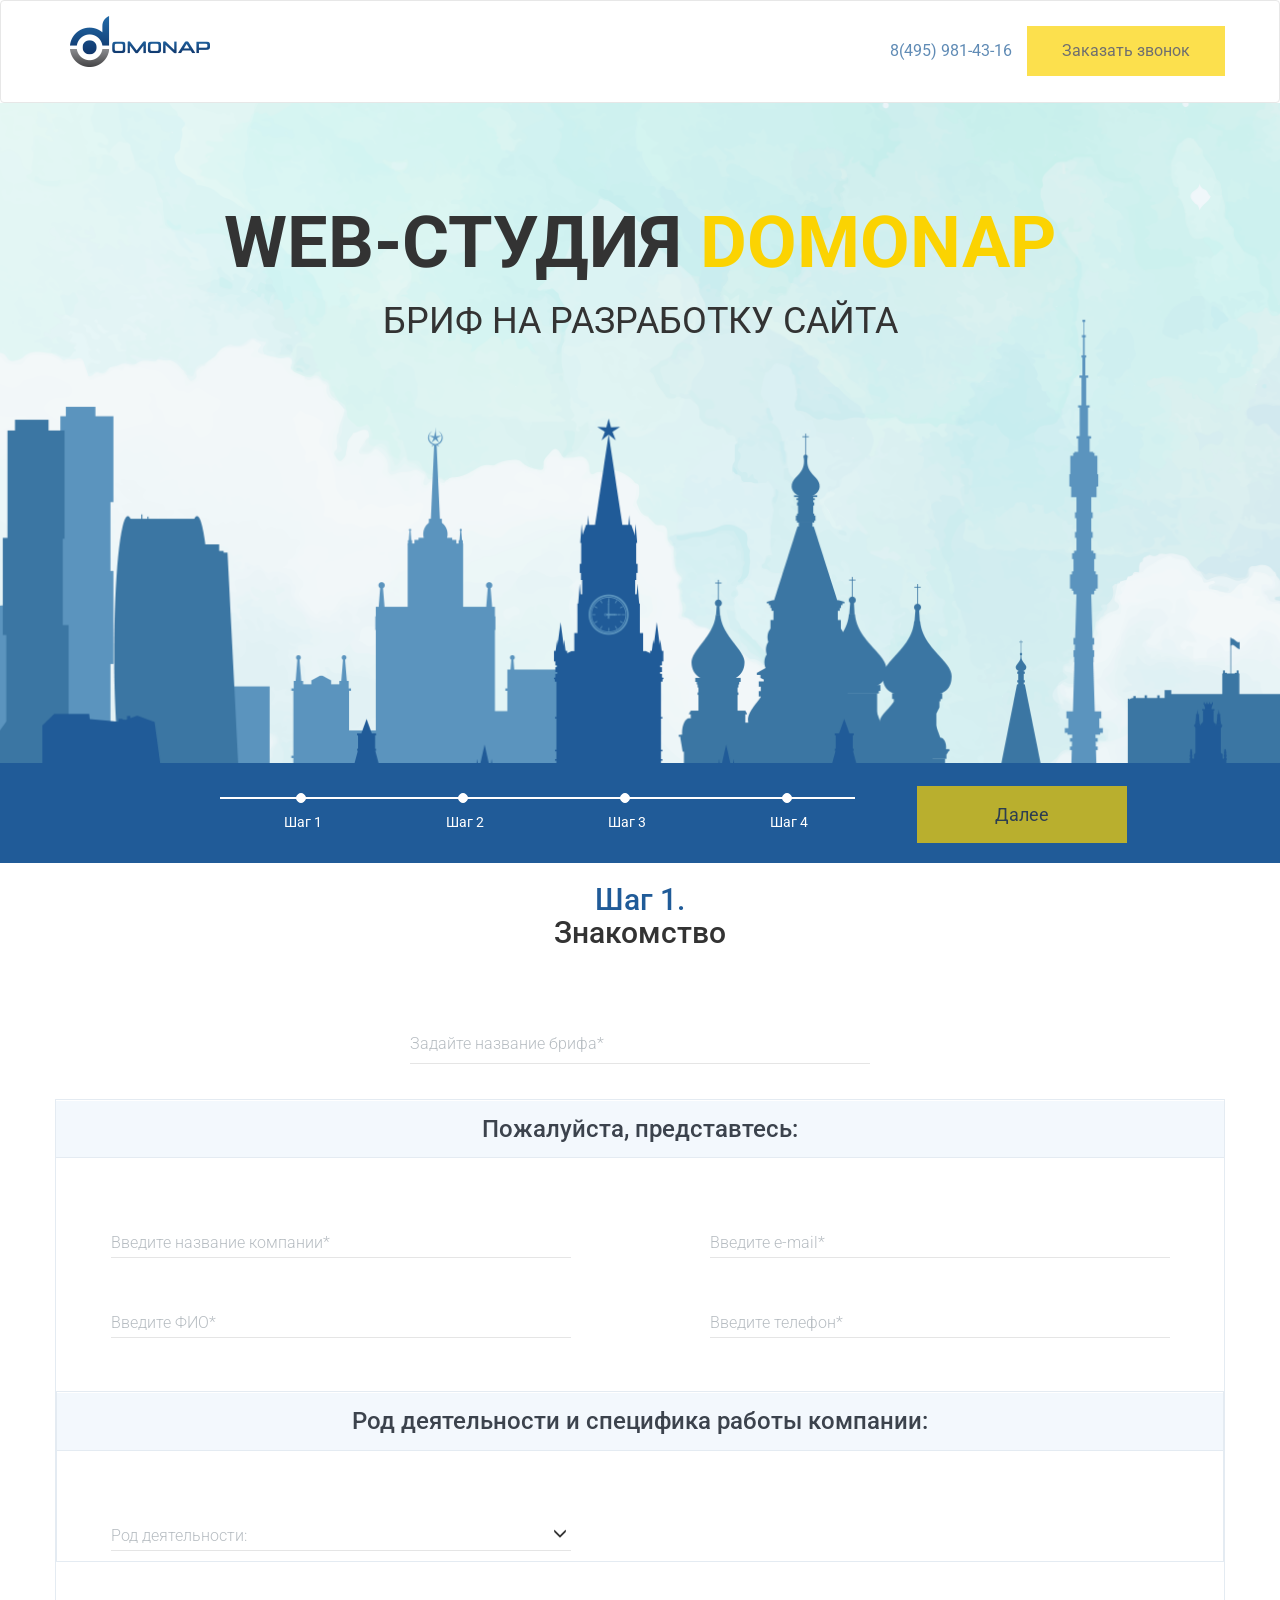
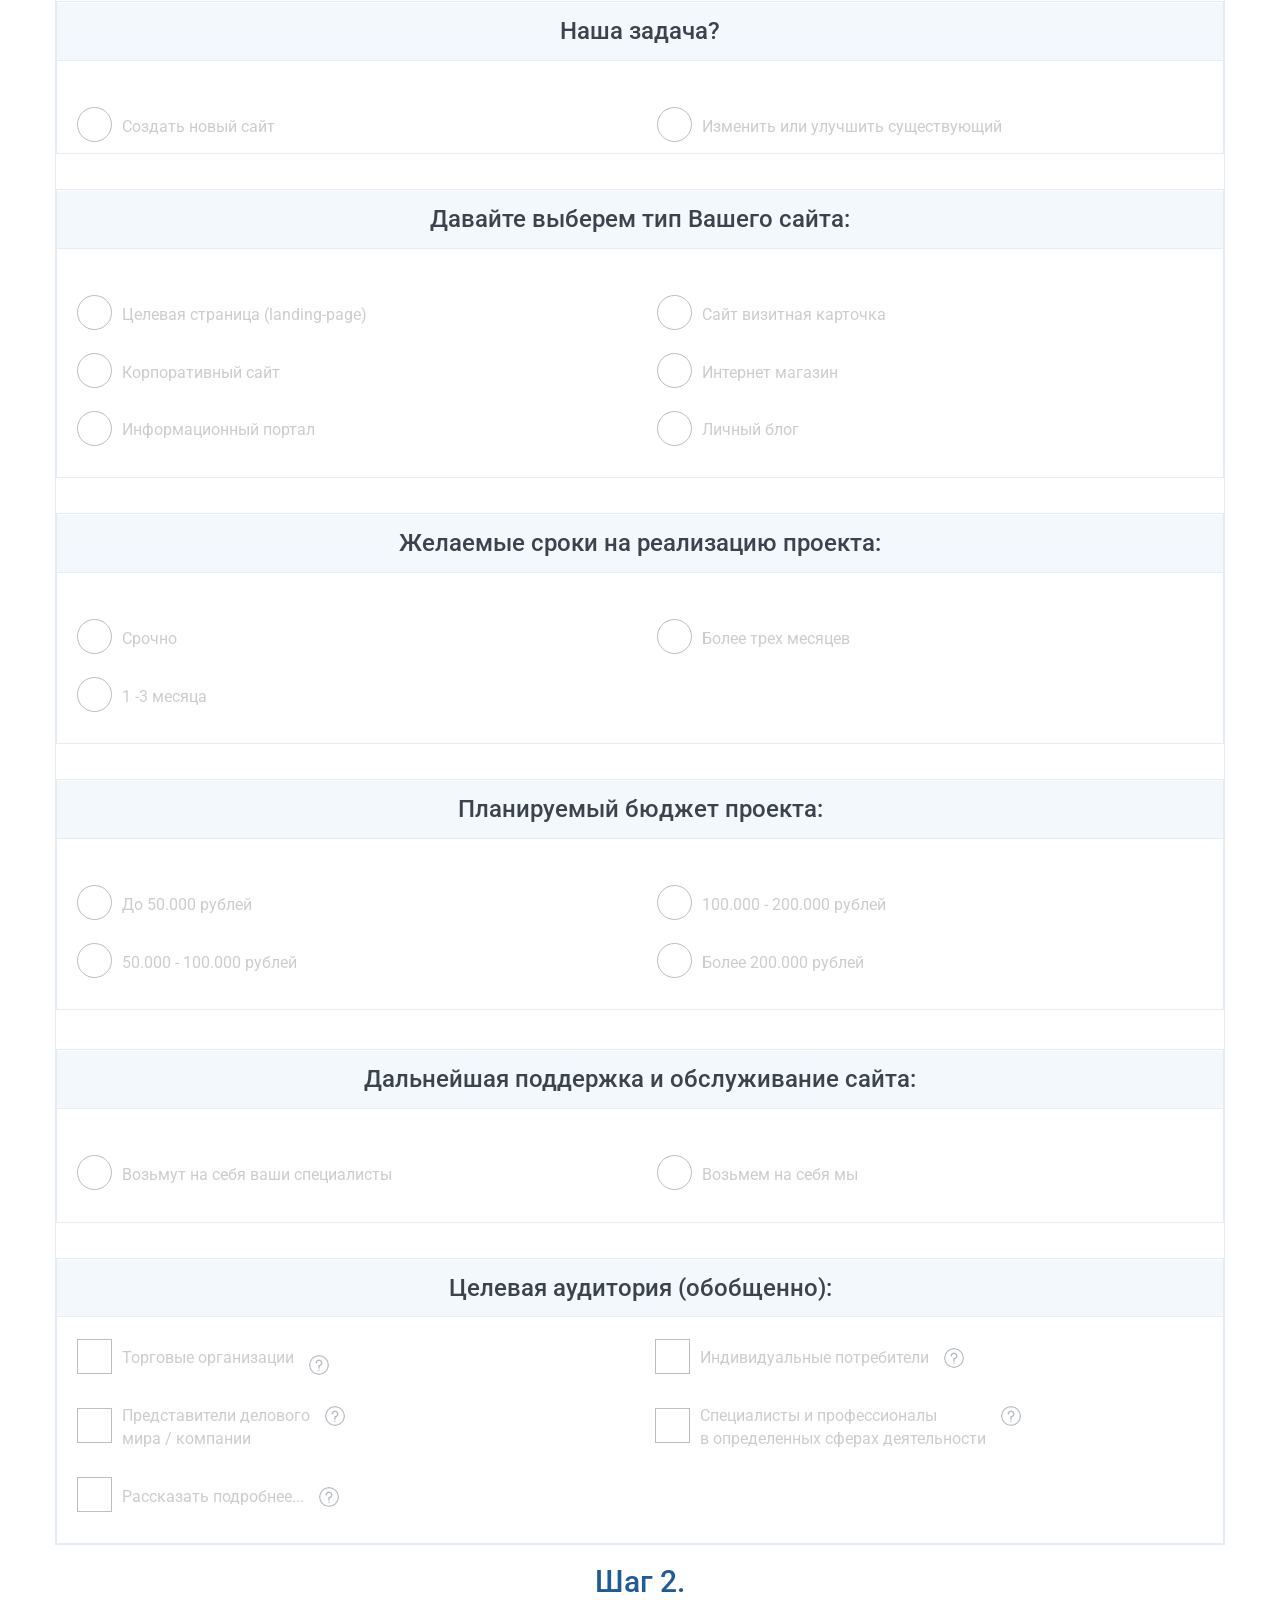
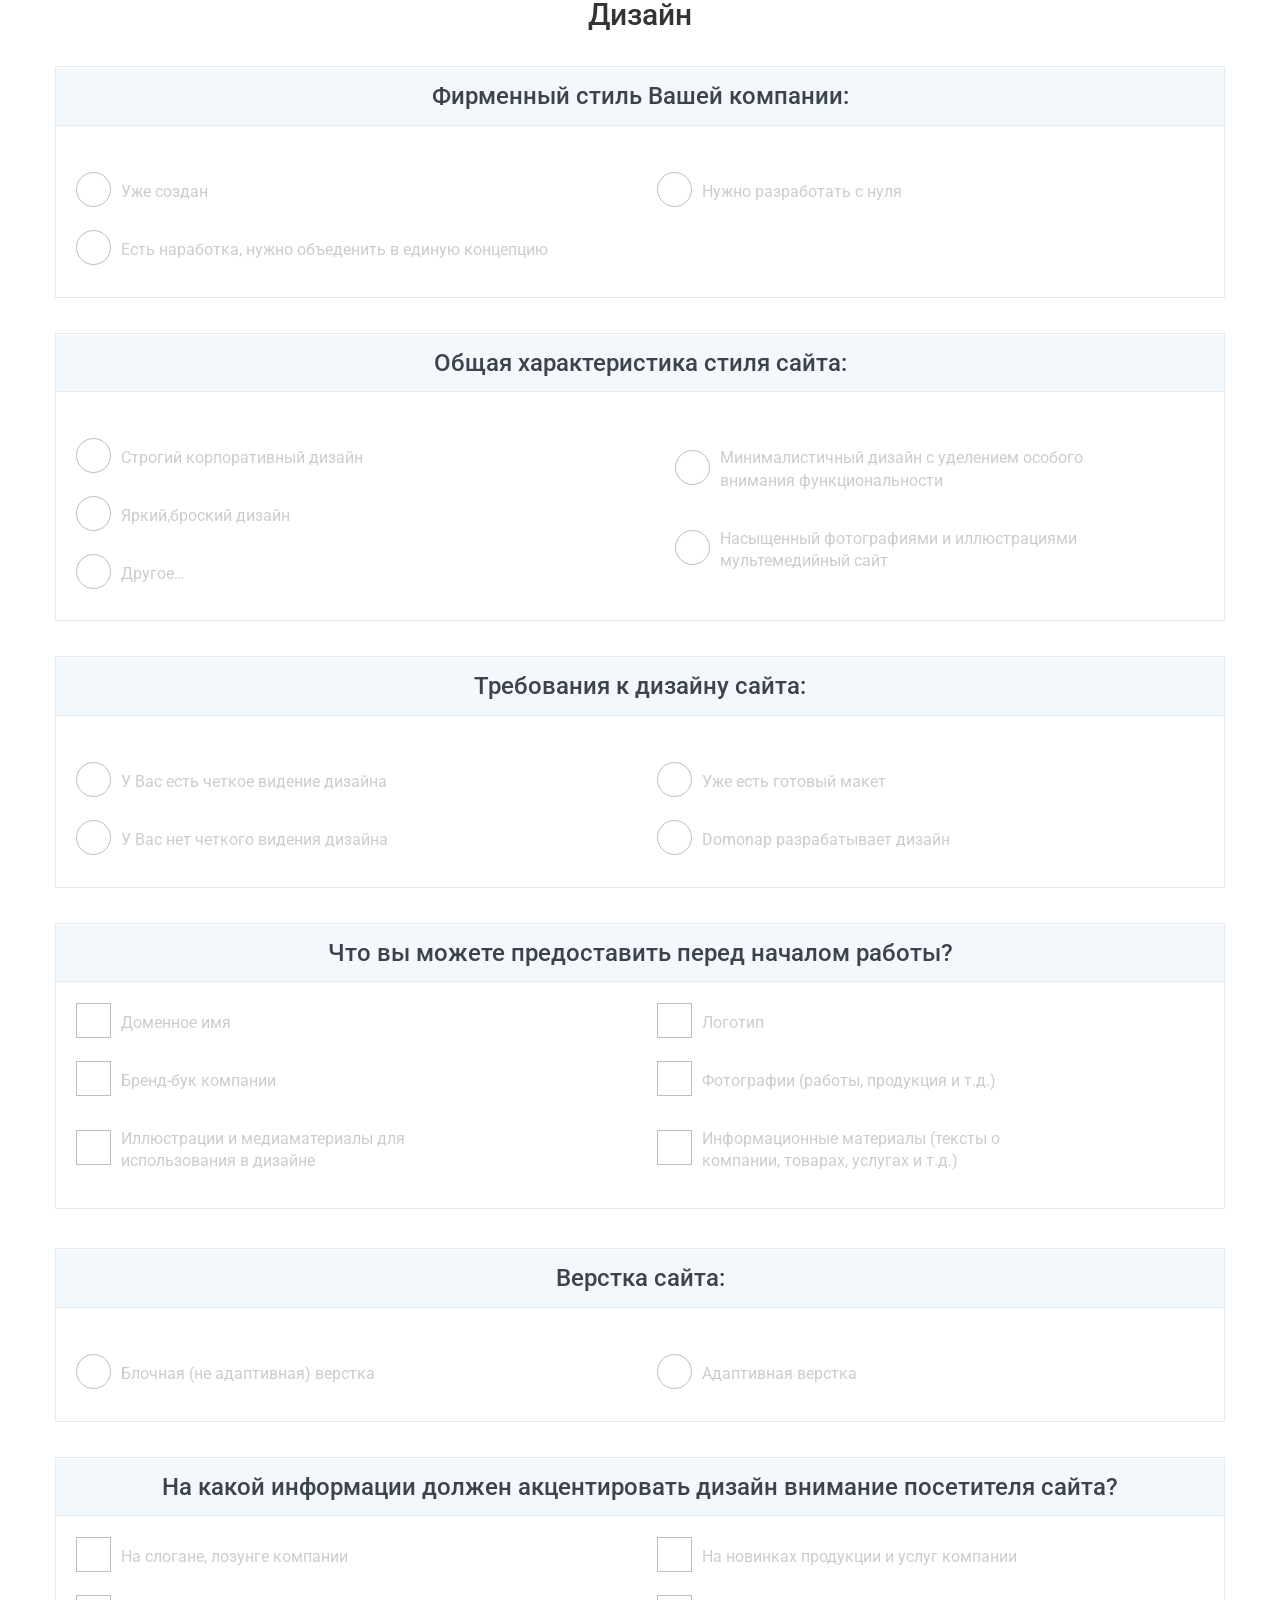
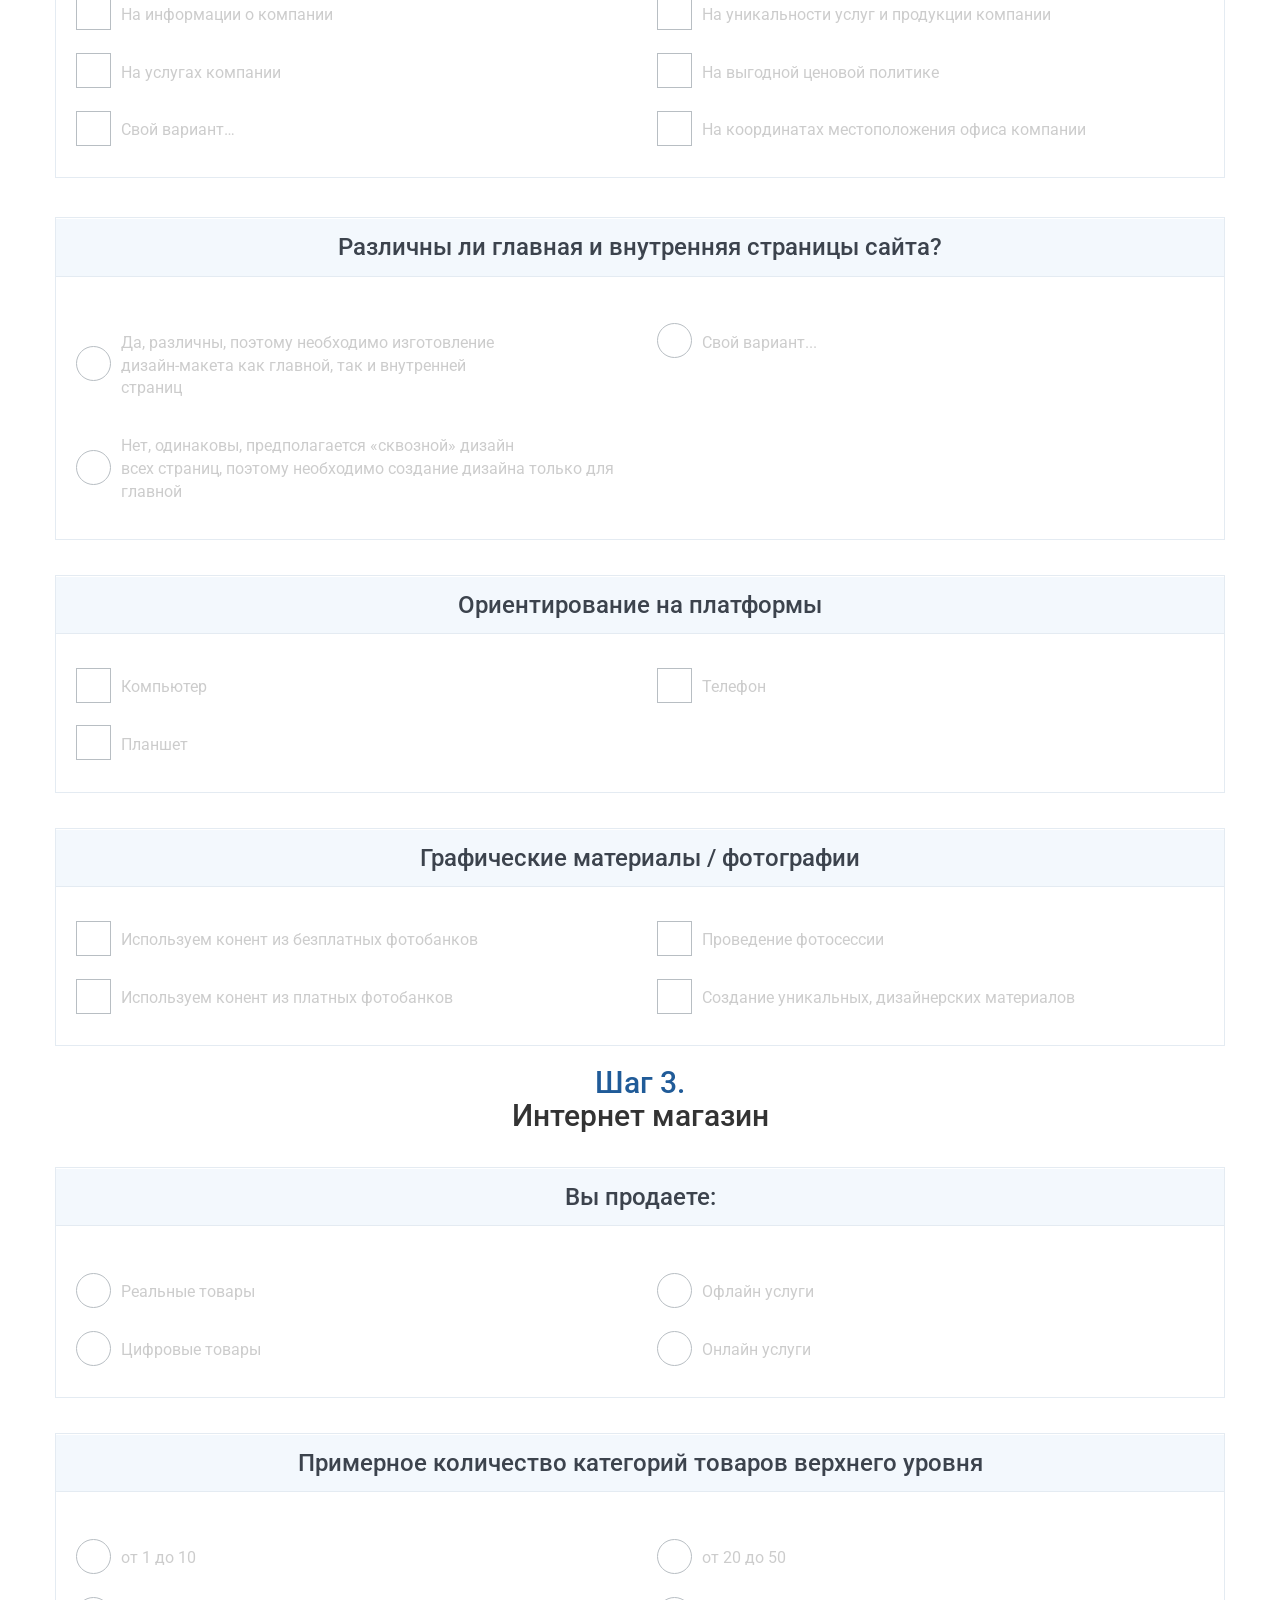
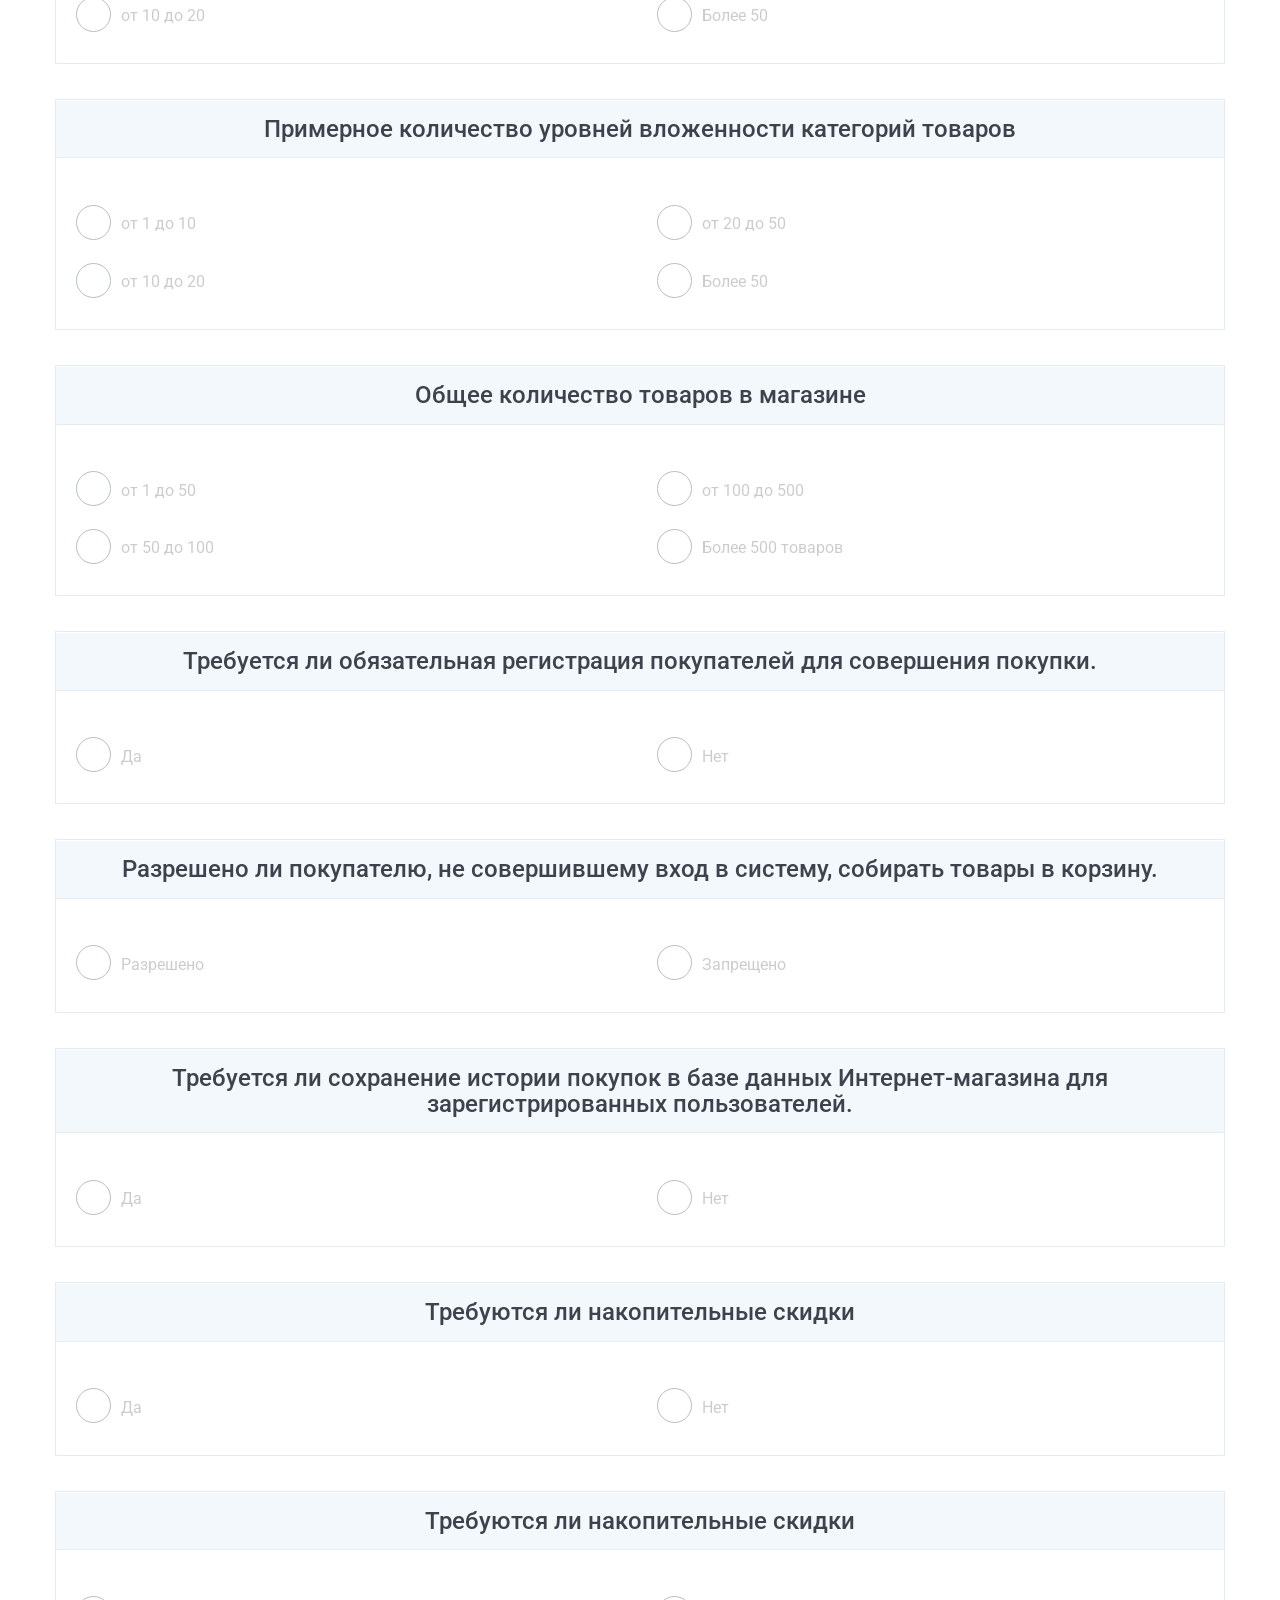
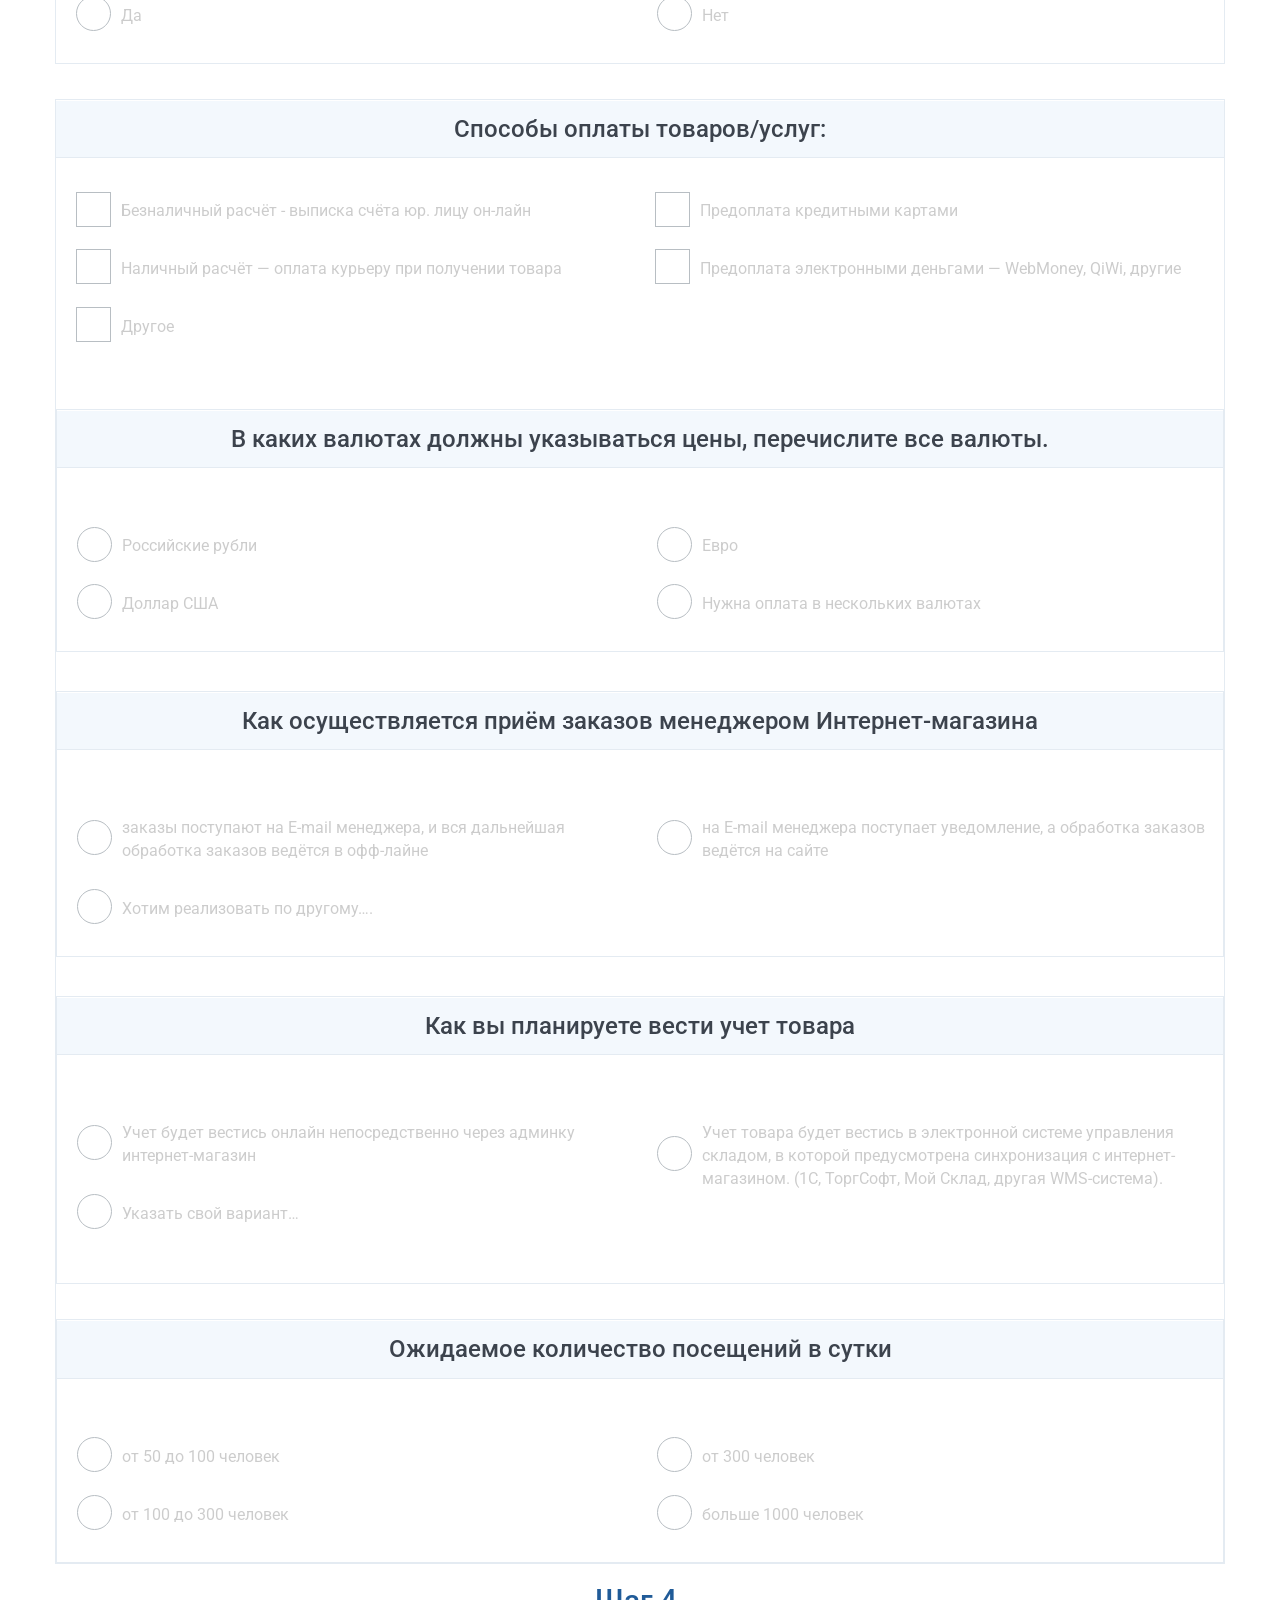
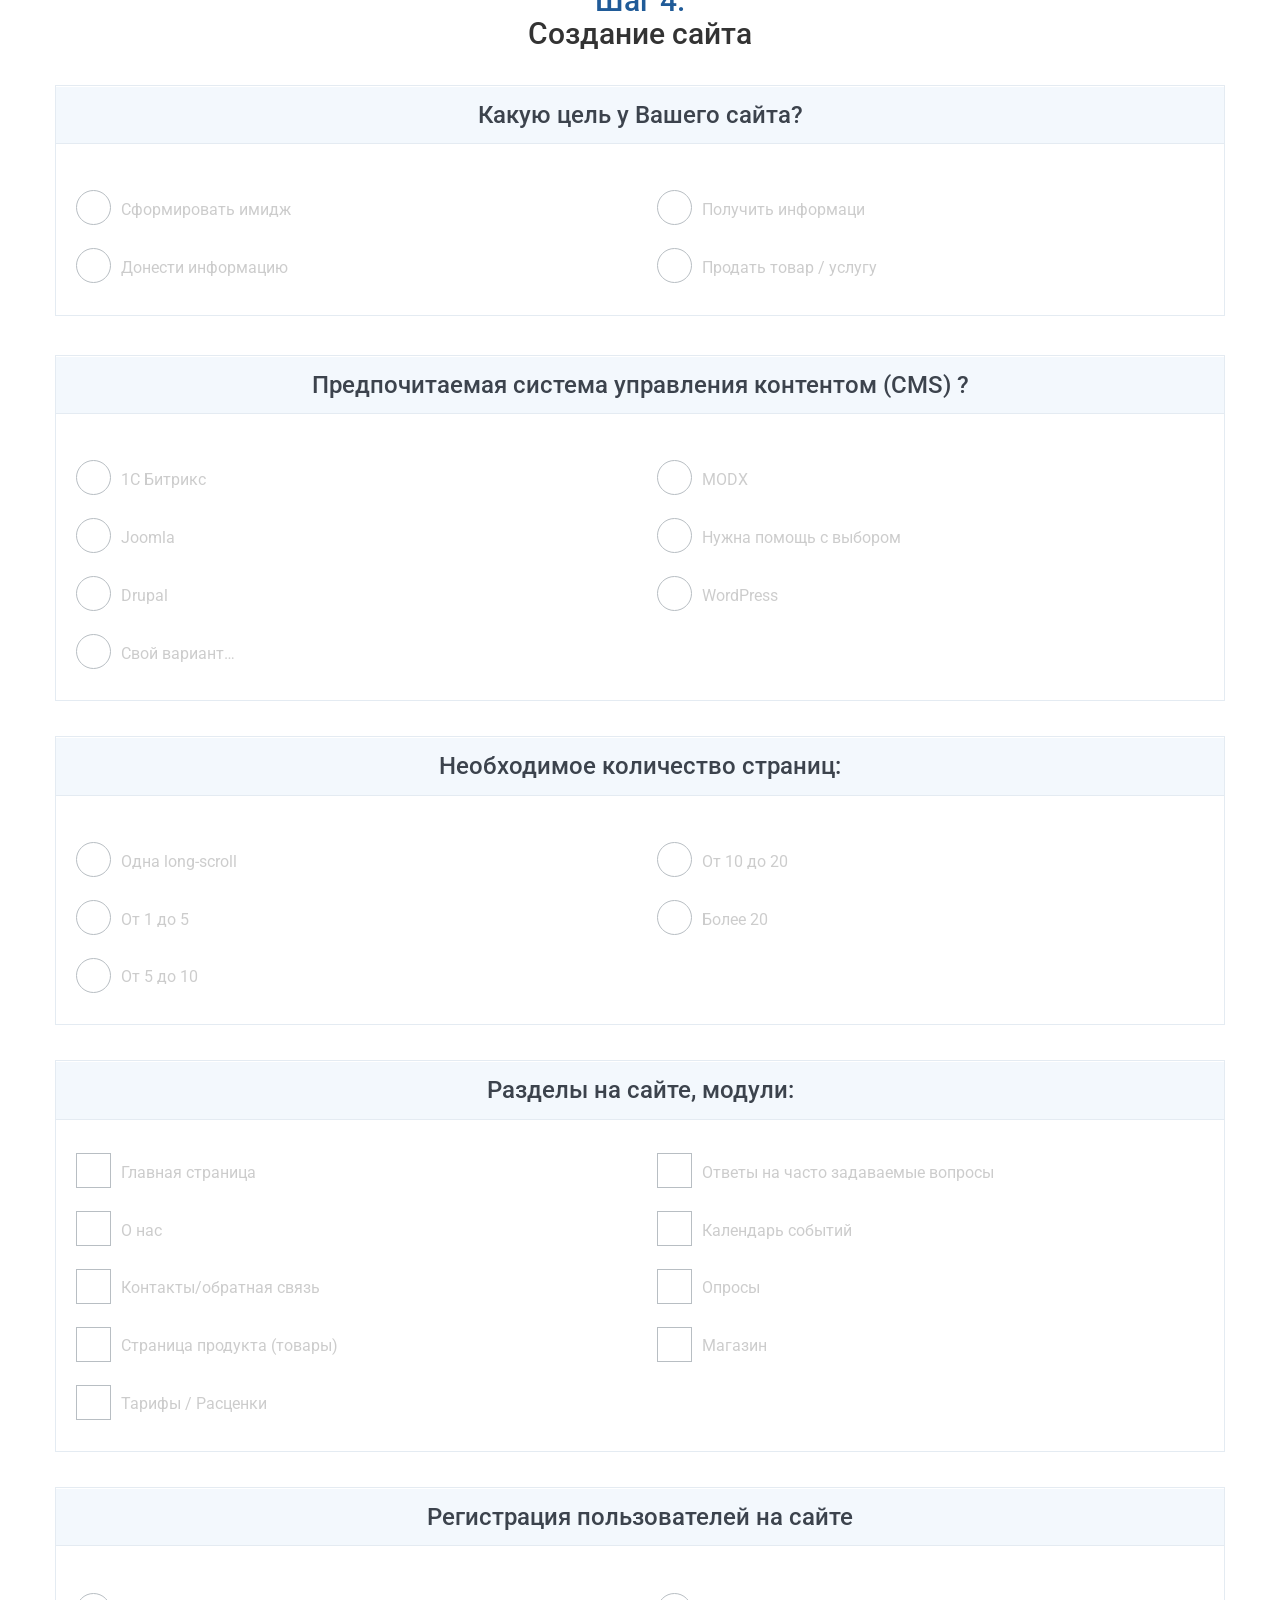
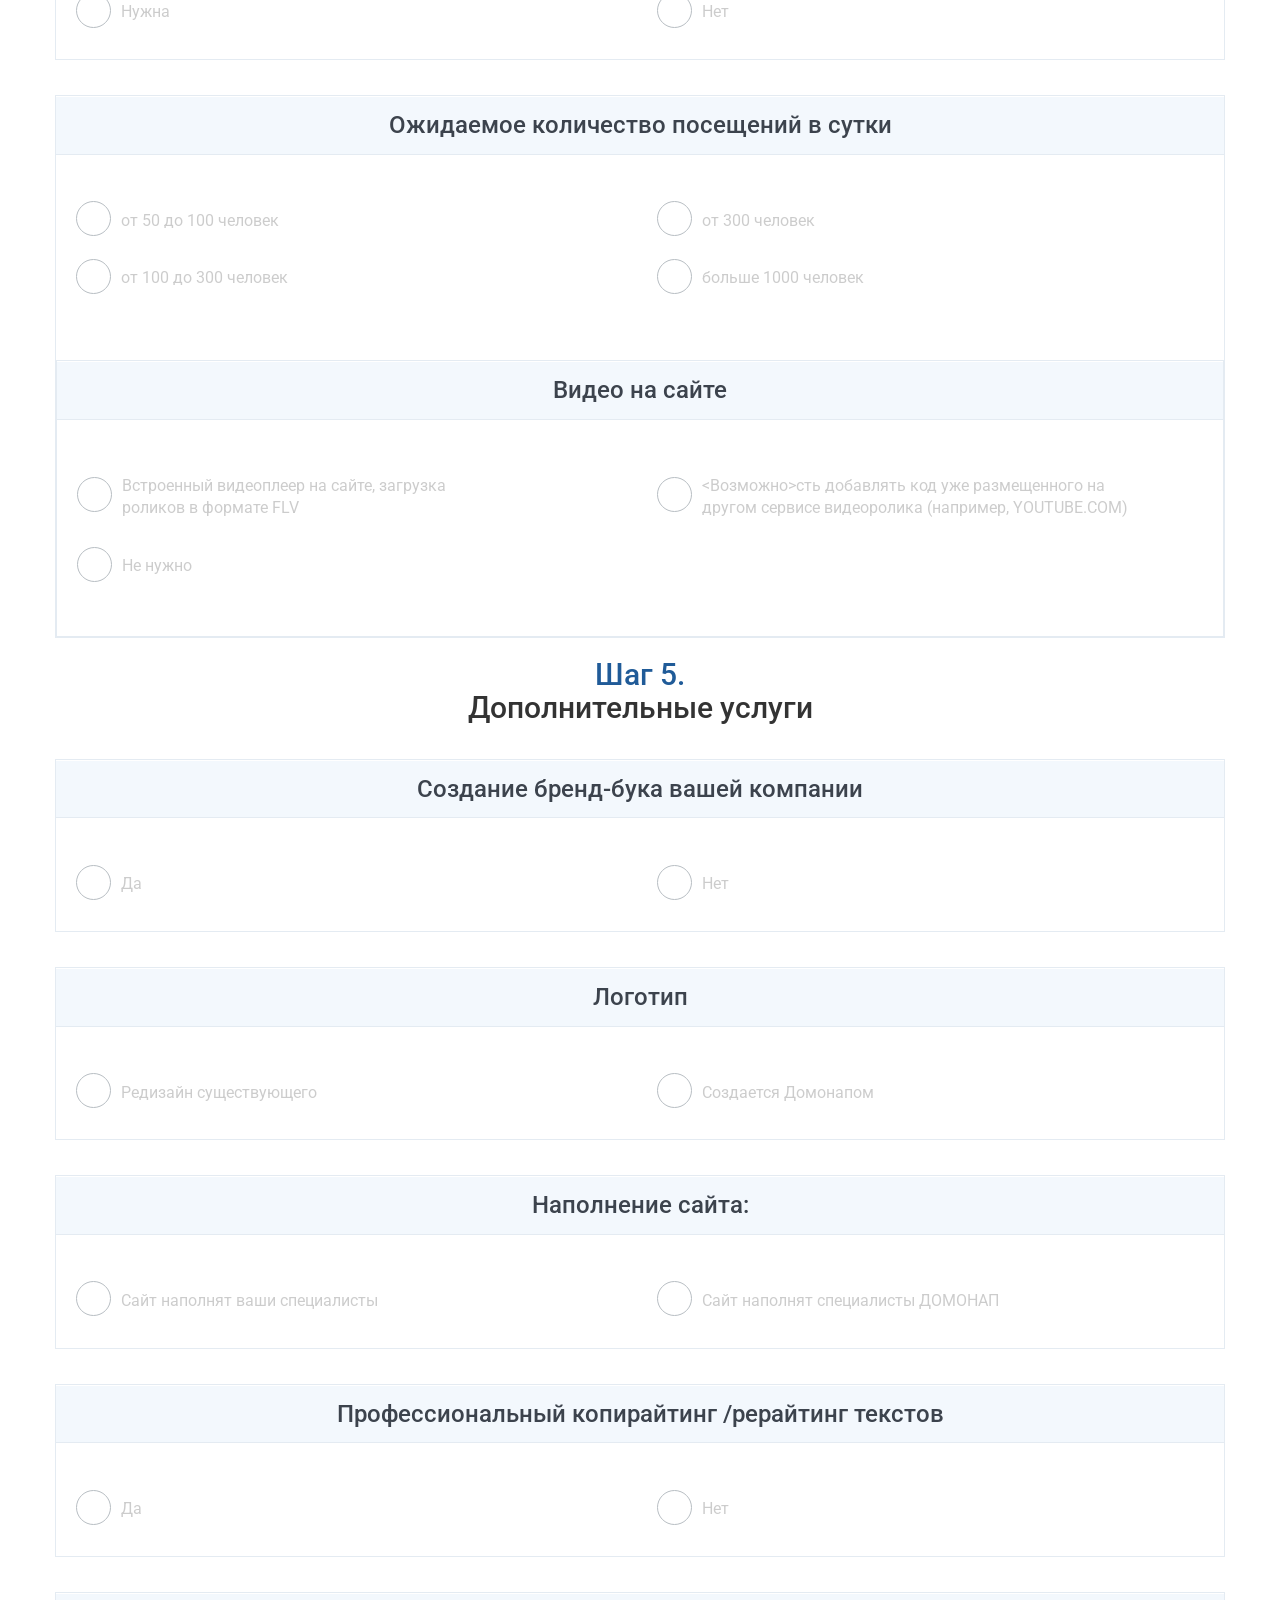
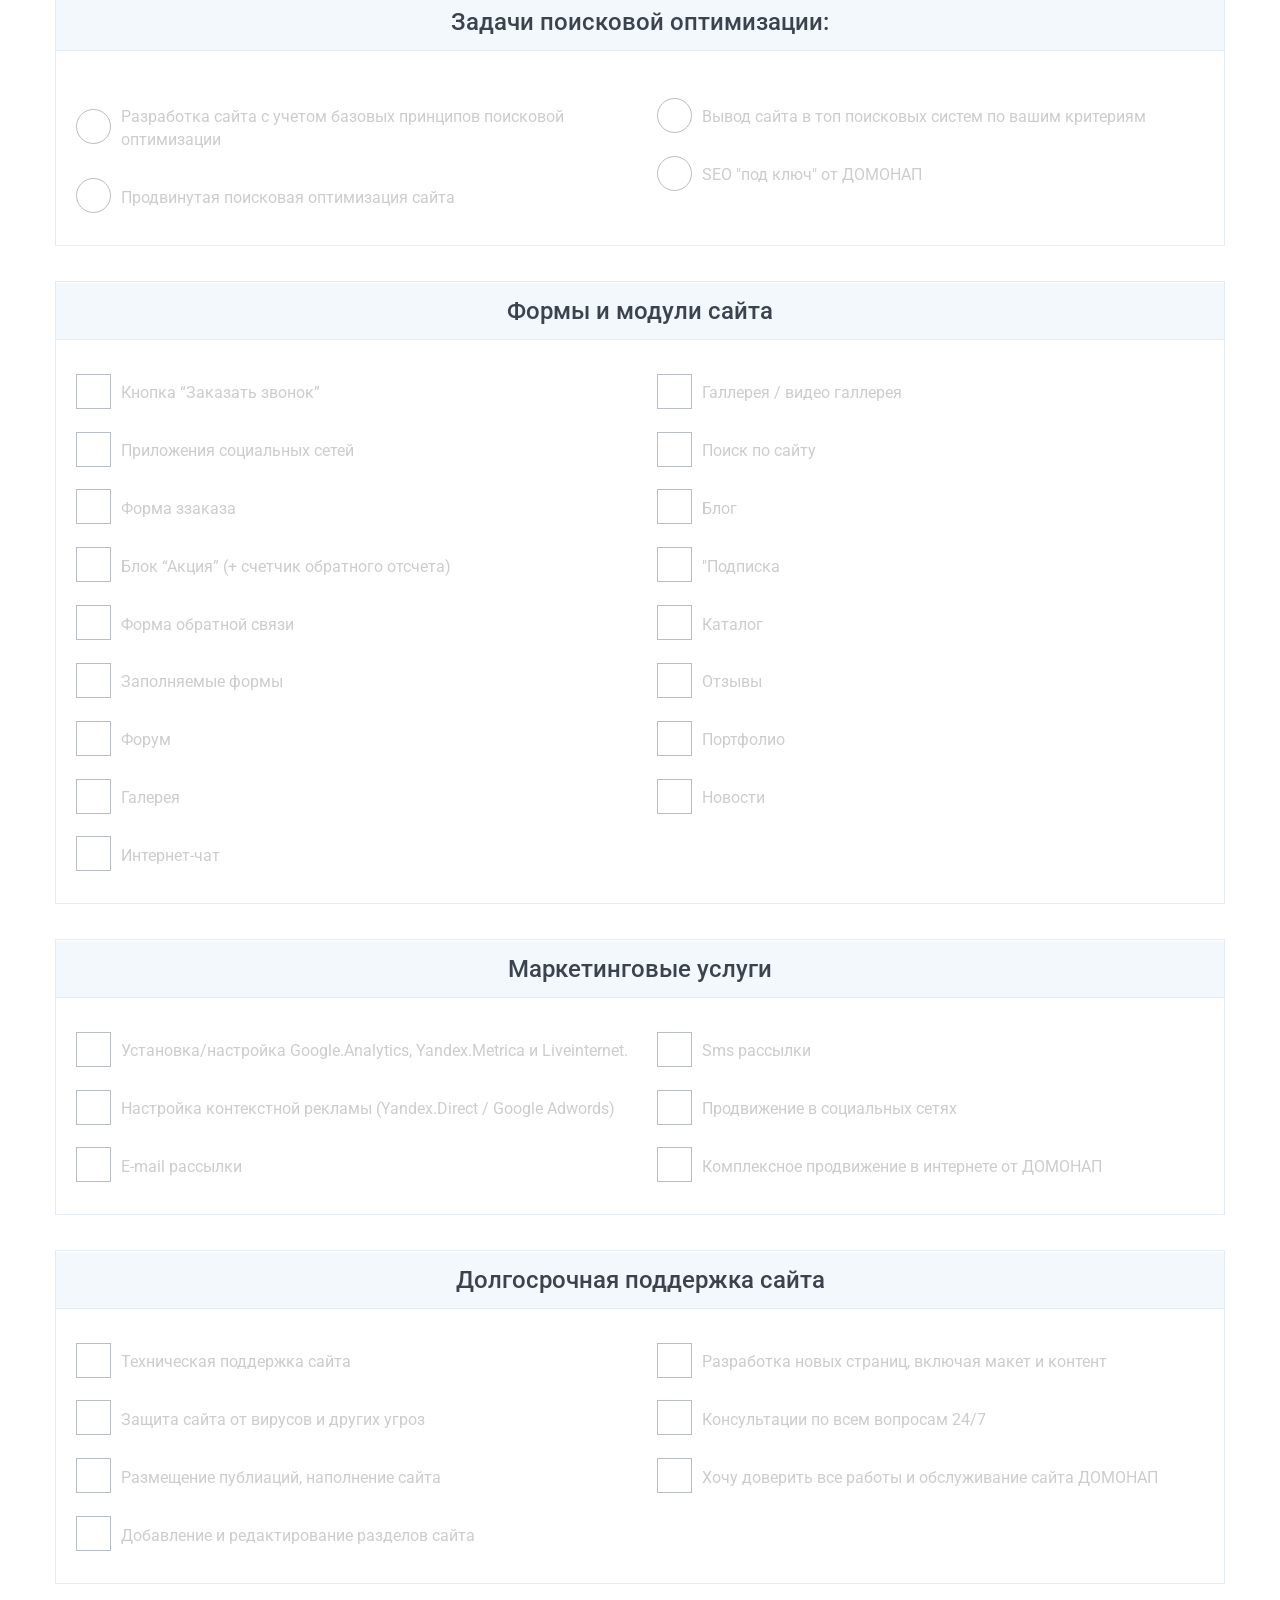
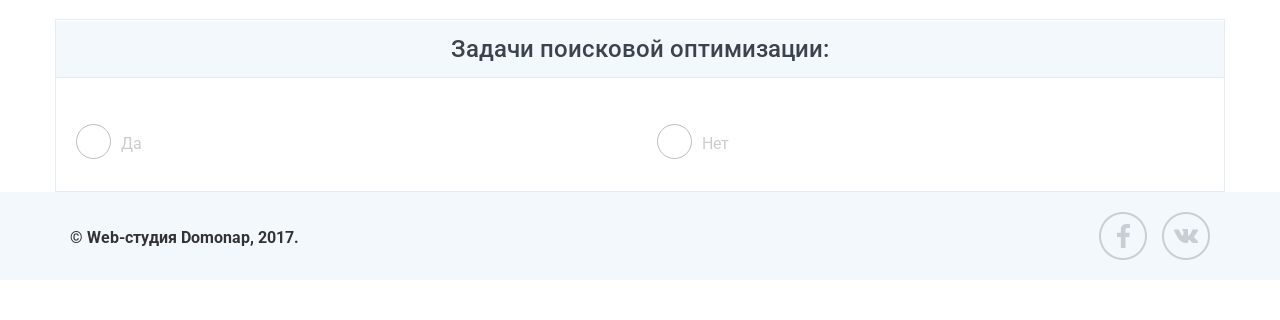
==== index.html @ 53445a42 "26.10" ====
<!DOCTYPE html>
<html lang="en">
<head>
    <meta charset="utf-8">
    <meta http-equiv="X-UA-Compatible" content="IE=edge">
    <meta name="viewport" content="width=device-width, initial-scale=1">
    <title>Brif</title>
    <link href="https://fonts.googleapis.com/css?family=Open+Sans:400,700&amp;subset=cyrillic" rel="stylesheet">
    <link href="css/bootstrap.min.css" rel="stylesheet">
    <link href="css/style.css" rel="stylesheet">
    <link rel="stylesheet" href="css/component.css">
    <link rel="stylesheet" href="css/demo.css">
    <link rel="stylesheet" href="css/normalize.css">
    <!--[if lt IE 9]>
    <script src="https://oss.maxcdn.com/html5shiv/3.7.2/html5shiv.min.js"></script>
    <script src="https://oss.maxcdn.com/respond/1.4.2/respond.min.js"></script>
    <![endif]-->
</head>
<body>
<header>
    <div class="menu-top">
        <nav class="navbar navbar-default">
            <div class="container">
                <img class="logo" src="img/Logo.png" alt="">
                <ul class="nav navbar-nav navbar-right">
                    <li><a href="#">8(495) 981-43-16</a></li>
                    <li><a href="#" class="btn-red">Заказать звонок</a></li>
                </ul>
            </div>
        </nav>
    </div><!--menu-top-->
    <div class="visual">
        <div class="row">
            <div class="col-md">
                <!--<img src="img/Illustration.png" alt="">-->
                <div class="bg_visual">
                    <h1>Web-студия <span>Domonap</span></h1>
                    <h3>Бриф на разработку сайта</h3>
                </div>
            </div>
        </div>
    </div>
</header>
<div class="switchers">
    <div class="hr"></div>
    <ol class="indicators">
        <li><span>Шаг 1</span></li>
        <li><span>Шаг 2</span></li>
        <li><span>Шаг 3</span></li>
        <li><span>Шаг 4</span></li>
    </ol>
    <a href="#" class="btn-red">Далее</a>
</div>
<section class="acquaintance">
    <div class="container">
        <div class="row">
            <div class="col-md">
                <div class="step_1">
                    <h4>Шаг 1. <span>Знакомство</span></h4>
                </div>
            </div>
            <div class="row">
                <div class="col-md brif">
                    <div class="input">
                        <label for="name">Задайте название брифа*</label>
                        <input type="text" name="name" id="name">
                        <span class="spin"></span>
                    </div>
                </div>
            </div>
            <div class="row point_1">
                <div class="col-md-2"></div>
                <div class="col-md-8 introduce">
                    <h5>Пожалуйста, представтесь:</h5>
                </div>
                <div class="row">
                    <div class="col-md-6">
                        <div class="input">
                            <label for="name_company">Введите название компании*</label>
                            <input type="text" name="name" id="name_company">
                            <span class="spin"></span>
                        </div>
                        <div class="input">
                            <label for="surname">Введите ФИО*</label>
                            <input type="text" name="name" id="surname">
                            <span class="spin"></span>
                        </div>
                    </div>
                    <div class="col-md-6">
                        <div class="input">
                            <label for="email">Введите e-mail*</label>
                            <input type="text" name="name" id="email">
                            <span class="spin"></span>
                        </div>
                        <div class="input">
                            <label for="phone">Введите телефон*</label>
                            <input type="text" name="name" id="phone">
                            <span class="spin"></span>
                        </div>
                    </div>
                </div>
                <div class="row point_3">
                    <div class="col-md-2"></div>
                    <div class="col-md-8 introduce_2">
                        <h5>Род деятельности и специфика работы компании:</h5>
                    </div>
                    <div class="row">
                        <div class="col-md-6">
                            <div class="input work">
                                <label for="work">Род деятельности:</label>
                                <span class="glyphicon glyphicon-menu-down arrow-down" aria-hidden="true"></span>
                                <input type="text" name="working" id="work" list="working">
                                <datalist id="working">
                                    <option value="Аварийные/справочные/экстренные службы"></option>
                                    <option value="Автосервис/Автотовары"></option>
                                    <option value="Город/Власть"></option>
                                    <option value=""></option>
                                    <option value="Досуг/Развлечения/Общественное питание"></option>
                                    <option value="Интернет/Связь/Информационные технологии"></option>
                                    <option value="Коммунальные/бытовые/ритуальные услуги"></option>
                                    <option value="Компьютеры/Бытовая техника/Офисная техника"></option>
                                    <option value="Культура/Искусство/Религия"></option>
                                    <option value="Мебель/Материалы/Фурнитура"></option>
                                    <option value="Медицина/Здоровье/Красота"></option>
                                    <option value="Металлы/Топливо/Химия"></option>
                                    <option value="Оборудование/Инструмент  "></option>
                                    <option value="Образование/Работа/Карьера"></option>
                                    <option value="Одежда/Обувь"></option>
                                    <option value="Охрана/Безопасность"></option>
                                    <option value="Продукты питания/Напитки"></option>
                                    <option value="Реклама/Полиграфия/СМИ"></option>
                                    <option value="Спорт/Отдых/Туризм"></option>
                                    <option value="Строительные/отделочные материалы"></option>
                                    <option value="Строительство/Недвижимость/Ремонт"></option>
                                    <option value="Текстиль/Предметы интерьера"></option>
                                    <option value="Товары для животных/Ветеринария"></option>
                                    <option value="Торговые комплексы/Спецмагазины"></option>
                                    <option value="Транспорт/Грузоперевозки"></option>
                                    <option value="Хозтовары/Канцелярия/Упаковка"></option>
                                    <option value="Другое"></option>
                                </datalist>
                                <span class="spin"></span>
                            </div>
                        </div>
                    </div>
                </div> <!--row point_2-->
                <div class="row point_4">
                    <div class="col-md-2"></div>
                    <div class="col-md-8 introduce_2">
                        <h5>Наша задача?</h5>
                    </div>
                    <div class="row">
                        <div class="col-md-12">
                            <form class="ac-custom ac-radio ac-fill" autocomplete="off">
                                <ul class="site_type">
                                    <li><input id="r1" name="r1" type="radio"><label for="r1">Создать новый сайт</label></li>
                                    <li><input id="r2" name="r1" type="radio"><label for="r2">Изменить или улучшить существующий</label></li>
                                </ul>
                            </form>
                        </div>
                    </div>
                </div>
                <div class="row point_2">
                    <div class="col-md-2"></div>
                    <div class="col-md-8 introduce_2">
                        <h5>Давайте выберем тип Вашего сайта:</h5>
                    </div>
                    <div class="row">
                        <div class="col-md-12">
                            <form class="ac-custom ac-radio ac-fill" autocomplete="off">
                                <ul class="site_type">
                                    <li><input id="r3" name="r2" type="radio"><label for="r3">Целевая страница (landing-page)</label></li>
                                    <li><input id="r4" name="r2" type="radio"><label for="r4">Корпоративный сайт</label></li>
                                    <li><input id="r5" name="r2" type="radio"><label for="r5">Информационный портал</label></li>
                                    <li><input id="r6" name="r2" type="radio"><label for="r6">Сайт визитная карточка</label></li>
                                    <li><input id="r7" name="r2" type="radio"><label for="r7">Интернет магазин</label></li>
                                    <li><input id="r8" name="r2" type="radio"><label for="r8">Личный блог</label></li>
                                </ul>
                            </form>
                        </div>
                    </div>
                </div>
                <div class="row point_5">
                    <div class="col-md-2"></div>
                    <div class="col-md-8 introduce_2">
                        <h5>Желаемые сроки на реализацию проекта:</h5>
                    </div>
                    <div class="row">
                        <div class="col-md-12">
                            <form class="ac-custom ac-radio ac-fill" autocomplete="off">
                                <ul class="site_type">
                                    <li><input id="r9" name="r3" type="radio"><label for="r9">Срочно</label></li>
                                    <li><input id="r10" name="r3" type="radio"><label for="r10">1 -3 месяца</label></li>
                                    <li><input id="r11" name="r3" type="radio"><label for="r11">Более трех месяцев</label></li>
                                    <li class="hidden-cmp"><input name="r3" type="radio"><label >Более трех месяцев</label></li>
                                </ul>
                            </form>
                        </div>
                    </div>
                </div>
                <div class="row point_5">
                    <div class="col-md-2"></div>
                    <div class="col-md-8 introduce_2">
                        <h5>Планируемый бюджет проекта:</h5>
                    </div>
                    <div class="row">
                        <div class="col-md-12">
                            <form class="ac-custom ac-radio ac-fill" autocomplete="off">
                                <ul class="site_type">
                                    <li><input id="r12" name="r4" type="radio"><label for="r12">До 50.000 рублей</label></li>
                                    <li><input id="r13" name="r4" type="radio"><label for="r13">50.000 - 100.000 рублей</label></li>
                                    <li><input id="r14" name="r4" type="radio"><label for="r14">100.000 - 200.000 рублей</label></li>
                                    <li><input id="r15" name="r4" type="radio"><label for="r15">Более 200.000 рублей</label></li>
                                </ul>
                            </form>
                        </div>
                    </div>
                </div>
                <div class="row point_6">
                    <div class="col-md-2"></div>
                    <div class="col-md-8 introduce_2">
                        <h5>Дальнейшая поддержка и обслуживание сайта:</h5>
                    </div>
                    <div class="row">
                        <div class="col-md-12">
                            <form class="ac-custom ac-radio ac-fill" autocomplete="off">
                                <ul class="site_type">
                                    <li><input id="r16" name="r5" type="radio"><label for="r16">Возьмут на себя ваши специалисты</label></li>
                                    <li><input id="r17" name="r5" type="radio"><label for="r17">Возьмем на себя мы</label></li>
                                </ul>
                            </form>
                        </div>
                    </div>
                </div>
                <div class="row point_7 auditory">
                    <div class="col-md-2"></div>
                    <div class="col-md-8 introduce_2">
                        <h5>Целевая аудитория (обобщенно):</h5>
                    </div>
                    <div class="row">

                        <div class="col-md-6 col-md-push-6 target_2">
                            <form class="ac-custom ac-checkbox ac-checkmark" autocomplete="off">
                                <ul class="">
                                    <li><input id="cb6" name="cb6" type="checkbox"><label for="cb6">Индивидуальные потребители</label><button type="button" class="btn btn-default" data-toggle="tooltip" data-placement="right" title="Самый большой вид целевой аудитории. Это практически все население страны. Они покупают товары и услуги для себя , членов их семей, для дома, сада, для детей, любимых питомцев, друзей и т.п."></button></li>
                                    <li><input id="cb9" name="cb9" type="checkbox"><label for="cb9">Специалисты и профессионалы <span>в определенных сферах деятельности</span></label><button type="button" class="btn btn-default" data-toggle="tooltip" data-placement="right" title="Это  врачи, учителя, бухгалтера, юристы, аудиторы, нотариусы, преподаватели вузов, дизайнеры, фрилансеры, водители, рабочие разных специальностей и т.п."></button></li>
                                </ul>
                            </form>
                        </div>
                        <div class="col-md-6 col-md-pull-6 target">
                            <form class="ac-custom ac-checkbox ac-checkmark" autocomplete="off">
                                <ul class="">
                                    <li><input id="cb8" name="cb8" type="checkbox"><label  for="cb8">Торговые организации</label><button type="button" class="btn btn-default commercial" data-toggle="tooltip" data-placement="right" title="Организации и индивидуальные предприниматели, занимающиеся торговлей."></button></li>
                                    <li><input id="cb7" name="cb7" type="checkbox"><label for="cb7">Представители делового <span>мира / компании</span></label><button type="button" class="btn btn-default" data-toggle="tooltip" data-placement="right" title="Директора коммерческих и некоммерческих организаций, индивидуальные предприниматели, фермеры и т.п."></button></li>
                                    <li><input id="cb10" name="cb9" type="checkbox" onclick="showMe(this)"><label for="cb10">Рассказать подробнее...</label><button type="button" class="btn btn-default" data-toggle="tooltip" data-placement="right" title="Расскажите подробно о вашей целевой  аудитории"></button></li>
                                </ul>
                            </form>
                            <div class="input" id="more">
                                <label for="more_info">Опишите Вашу целевую аудиторию</label>
                                <input type="text" name="name" id="more_info">
                                <span class="spin"></span>
                            </div>
                        </div>
                    </div>
                </div>
            </div>
        </div>
    </div>
</section>
<section class="design">
    <div class="container">
        <div class="row">
            <div class="col-md">
                <div class="step_2">
                    <h4>Шаг 2. <span>Дизайн</span></h4>
                </div>
            </div>

            <div class="row point_5">
                <div class="col-md-2"></div>
                <div class="col-md-8 introduce_2">
                    <h5>Фирменный стиль Вашей компании:</h5>
                </div>
                <div class="row">
                    <div class="col-md-12">
                        <form class="ac-custom ac-radio ac-fill" autocomplete="off">
                            <ul class="site_type">
                                <li><input id="r18" name="r3" type="radio"><label for="r18">Уже создан</label></li>
                                <li><input id="r19" name="r3" type="radio"><label for="r19">Есть наработкa, нужно объеденить в единую концепцию</label></li>
                                <li><input id="r20" name="r3" type="radio"><label for="r20">Нужно разработать с нуля</label></li>
                                <li class="hidden-cmp"><input name="r3" type="radio"><label for="r20">Есть наработкa, нужно объеденить в единую концепцию</label></li>
                            </ul>
                        </form>
                    </div>
                </div>
            </div>
            <div class="row point_2">
                <div class="col-md-2"></div>
                <div class="col-md-8 introduce_2">
                    <h5>Общая характеристика стиля сайта:</h5>
                </div>
                <div class="row">
                    <div class="col-md-6">
                        <form class="ac-custom ac-radio ac-fill" autocomplete="off">
                            <ul class=" get-site-type">
                                <li><input id="r21" name="r2" type="radio"><label for="r21">Строгий корпоративный дизайн</label></li>
                                <li><input id="r22" name="r2" type="radio"><label for="r22">Яркий,броский дизайн</label></li>
                                <li><input class="get-site-type-other" id="r25" name="r2" type="radio"><label for="r25">Другое…</label></li>
                            </ul>
                        </form>
                        <div class="input" id="more_2">
                            <label for="other">Опишите общие характеристики стиля сайта</label>
                            <input type="text" name="name" id="different">
                            <span class="spin"></span>
                        </div>
                    </div>
                    <div class="col-md-6">
                        <form class="ac-custom ac-radio ac-fill" autocomplete="off">
                            <ul class="get-site-type">
                                <li><input id="r23" name="r2" type="radio"><label for="r23">Минималистичный дизайн с уделением особого <span>внимания функциональности</span></label></li>
                                <li><input id="r24" name="r2" type="radio"><label for="r24">Насыщенный фотографиями и иллюстрациями <span>мультемедийный сайт</span></label></li>
                            </ul>
                        </form>
                    </div>
                </div>
            </div>
            <div class="row point_5">
                <div class="col-md-2"></div>
                <div class="col-md-8 introduce_2">
                    <h5>Требования к дизайну сайта:</h5>
                </div>
                <div class="row">
                    <div class="col-md-12">
                        <form class="ac-custom ac-radio ac-fill" autocomplete="off">
                            <ul class="site_type">
                                <li><input id="r26" name="r3" type="radio"><label for="r26">У Вас есть четкое видение дизайна</label></li>
                                <li><input id="r27" name="r3" type="radio"><label for="r27">У Вас нет четкого видения дизайна</label></li>
                                <li><input id="r28" name="r3" type="radio"><label for="r28">Уже есть готовый макет</label></li>
                                <li><input id="r29"name="r3" type="radio"><label for="r29">Domonap разрабатывает дизайн</label></li>
                            </ul>
                        </form>
                    </div>
                </div>
            </div>
            <div class="row point_7">
                <div class="col-md-2"></div>
                <div class="col-md-8 introduce_2">
                    <h5>Что вы можете предоставить перед началом работы?</h5>
                </div>
                <div class="row">
                    <div class="col-md-12 task">
                        <form class="ac-custom ac-checkbox ac-checkmark" autocomplete="off">
                            <ul class="site_type">
                                <li><input id="cb11" name="cb11" type="checkbox" ><label for="cb11">Доменное имя</label></li>
                                <li><input id="cb12" name="cb11" type="checkbox"><label class="cb12" for="cb12">Бренд-бук компании</label></li>
                                <li><input id="cb16" name="cb11" type="checkbox"><label for="cb16">Иллюстрации и медиаматериалы для <span>использования в дизайне</span></label></li>
                                <li><input id="cb13" name="cb11" type="checkbox"><label for="cb13">Логотип</label></li>
                                <li><input id="cb14" name="cb11" type="checkbox"><label for="cb14">Фотографии (работы, продукция и т.д.)</label></li>
                                <li><input id="cb15" name="cb11" type="checkbox"><label  for="cb15">Информационные материалы (тексты о <span>компании, товарах, услугах и т.д.)</span></label></li>
                            </ul>
                        </form>
                    </div>
                </div>
            </div>
            <div class="row point_6">
                <div class="col-md-2"></div>
                <div class="col-md-8 introduce_2">
                    <h5>Верстка сайта:</h5>
                </div>
                <div class="row">
                    <div class="col-md-12">
                        <form class="ac-custom ac-radio ac-fill" autocomplete="off">
                            <ul class="site_type">
                                <li><input id="r30" name="r5" type="radio"><label for="r30">Блочная (не адаптивная) верстка</label></li>
                                <li><input id="r31" name="r5" type="radio"><label for="r31">Адаптивная верстка</label></li>
                            </ul>
                        </form>
                    </div>
                </div>
            </div>
            <div class="row point_7">
                <div class="col-md-2"></div>
                <div class="col-md-8 introduce_2">
                    <h5>На какой информации должен акцентировать дизайн внимание посетителя сайта?</h5>
                </div>
                <div class="row">
                    <div class="col-md-12 task">
                        <form class="ac-custom ac-checkbox ac-checkmark" autocomplete="off">
                            <ul class="site_type">
                                <li class="cb11"><input id="cb17" name="cb6" type="checkbox" ><label for="cb17">На слогане, лозунге компании</label></li>
                                <li><input id="cb18" name="cb18" type="checkbox"><label class="cb12" for="cb18">На информации о компании</label></li>
                                <li><input id="cb19" name="cb19" type="checkbox"><label for="cb19">На услугах компании</label></li>
                                <li class=""><input id="cb24" name="cb14" type="checkbox" onclick="showMe_2(this)"><label for="cb24">Свой вариант…</label></li>
                                <li class=""><input id="cb21" name="cb12" type="checkbox"><label  for="cb21">На новинках продукции и услуг компании</label></li>
                                <li class=""><input id="cb22" name="cb14" type="checkbox"><label for="cb22">На уникальности услуг и продукции компании</label></li>
                                <li class=""><input id="cb23" name="cb12" type="checkbox"><label  for="cb23">На выгодной ценовой политике</label></li>
                                <li><input id="cb20" name="cb20" type="checkbox"><label for="cb20">На координатах местоположения офиса компании</span></label></li>
                            </ul>
                        </form>
                        <div class="input" id="more_3">
                            <label for="more_info">Опишите Вашу вариант</label>
                            <input type="text" name="name" id="more_info_3">
                            <span class="spin"></span>
                        </div>
                    </div>
                </div>
            </div>
            <div class="row point_6">
                <div class="col-md-2"></div>
                <div class="col-md-8 introduce_2">
                    <h5>Различны ли главная и внутренняя страницы сайта?</h5>
                </div>
                <div class="row">
                    <div class="col-md-12">
                        <form class="ac-custom ac-radio ac-fill" autocomplete="off">
                            <ul class="site_type get-site-type_2">
                                <li><input id="r32" name="r5" type="radio"><label for="r32">Да, различны, поэтому необходимо изготовление <span>дизайн-макета как главной, так и внутренней <span>страниц</span></span></label></li>
                                <li><input id="r34" name="r5" type="radio"><label for="r34">Нет, одинаковы, предполагается «сквозной» дизайн <span>всех страниц, поэтому необходимо создание дизайна только для главной</span></label></li>
                                <li><input class="get-site-type_2-two" id="r33" name="r5" type="radio" ><label for="r33">Свой вариант...</label></li>
                                <li class="hidden-cmp"><input id="" name="r5" type="radio"><label for="">Свой вариант...</label></li>
                            </ul>
                        </form>
                        <div class="input" id="more_4">
                            <label for="other">Опишите своей вариант</label>
                            <input type="text" name="name" id="other">
                            <span class="spin"></span>
                        </div>
                    </div>
                </div>
            </div>
            <div class="row point_8">
                <div class="col-md-2"></div>
                <div class="col-md-8 introduce_2">
                    <h5>Ориентирование на платформы</h5>
                </div>
                <div class="row">
                    <div class="col-md-12 task">
                        <form class="ac-custom ac-checkbox ac-checkmark" autocomplete="off">
                            <ul class="site_type">
                                <li><input id="cb25" name="cb6" type="checkbox" ><label for="cb25">Компьютер</label></li>
                                <li><input id="cb26" name="cb18" type="checkbox"><label class="cb12" for="cb26">Планшет</label></li>
                                <li><input id="cb27" name="cb19" type="checkbox"><label for="cb27">Телефон</label></li>
                                <li class="hidden-cmp"><input  name="cb19" type="checkbox"><label >Телефон</label></li>
                            </ul>
                        </form>
                    </div>
                </div>
            </div>
            <div class="row point_8">
                <div class="col-md-2"></div>
                <div class="col-md-8 introduce_2">
                    <h5>Графические материалы / фотографии</h5>
                </div>
                <div class="row">
                    <div class="col-md-12 task">
                        <form class="ac-custom ac-checkbox ac-checkmark" autocomplete="off">
                            <ul class="site_type">
                                <li><input id="cb28" name="cb6" type="checkbox" ><label for="cb28">Используем конент из безплатных фотобанков</label></li>
                                <li><input id="cb29" name="cb18" type="checkbox"><label class="cb29" for="cb29">Используем конент из платных фотобанков</label></li>
                                <li><input id="cb30" name="cb19" type="checkbox"><label for="cb30">Проведение фотосессии</label></li>
                                <li><input id="cb31" name="cb19" type="checkbox"><label for="cb31">Создание уникальных, дизайнерских материалов</label></li>
                            </ul>
                        </form>
                    </div>
                </div>
            </div>
        </div>
    </div>
</section>
<section class="online_store">
    <div class="container">
        <div class="row">
            <div class="col-md">
                <div class="step_2">
                    <h4>Шаг 3. <span> Интернет магазин</span></h4>
                </div>
            </div>
            <div class="row point_5">
                <div class="col-md-2"></div>
                <div class="col-md-8 introduce_2">
                    <h5>Вы продаете:</h5>
                </div>
                <div class="row">
                    <div class="col-md-12">
                        <form class="ac-custom ac-radio ac-fill" autocomplete="off">
                            <ul class="site_type">
                                <li><input id="r35" name="r3" type="radio"><label for="r35">Реальные  товары</label></li>
                                <li><input id="r36" name="r3" type="radio"><label for="r36">Цифровые товары</label></li>
                                <li><input id="r37" name="r3" type="radio"><label for="r37">Офлайн услуги</label></li>
                                <li><input id="r38" name="r3" type="radio"><label for="r38">Онлайн услуги</label></li>
                            </ul>
                        </form>
                    </div>
                </div>
            </div>
            <div class="row point_2">
                <div class="col-md-2"></div>
                <div class="col-md-8 introduce_2">
                    <h5>Примерное количество категорий товаров верхнего уровня</h5>
                </div>
                <div class="row">
                    <div class="col-md-12">
                        <form class="ac-custom ac-radio ac-fill" autocomplete="off">
                            <ul class="site_type get-site-type">
                                <li><input id="r39" name="r2" type="radio"><label for="r39">от 1 до 10</label></li>
                                <li><input id="r40" name="r2" type="radio"><label for="r40">от 10 до 20</label></li>
                                <li><input  id="r41" name="r2" type="radio"><label for="r41">от 20 до 50</label></li>
                                <li><input id="r42" name="r2" type="radio"><label for="r42">Более 50</label></li>
                            </ul>
                        </form>
                    </div>
                </div>
            </div>
            <div class="row point_5">
                <div class="col-md-2"></div>
                <div class="col-md-8 introduce_2">
                    <h5>Примерное количество уровней  вложенности категорий товаров</h5>
                </div>
                <div class="row">
                    <div class="col-md-12">
                        <form class="ac-custom ac-radio ac-fill" autocomplete="off">
                            <ul class="site_type">
                                <li><input id="r43" name="r3" type="radio"><label for="r43">от 1 до 10</label></li>
                                <li><input id="r44" name="r3" type="radio"><label for="r44">от 10 до 20</label></li>
                                <li><input id="r45" name="r3" type="radio"><label for="r45">от 20 до 50</label></li>
                                <li><input id="r46"name="r3" type="radio"><label for="r46">Более 50</label></li>
                            </ul>
                        </form>
                    </div>
                </div>
            </div>
            <div class="row point_5">
                <div class="col-md-2"></div>
                <div class="col-md-8 introduce_2">
                    <h5>Общее количество товаров в магазине</h5>
                </div>
                <div class="row">
                    <div class="col-md-12">
                        <form class="ac-custom ac-radio ac-fill" autocomplete="off">
                            <ul class="site_type">
                                <li><input id="r47" name="r3" type="radio"><label for="r47">от 1 до 50</label></li>
                                <li><input id="r48" name="r3" type="radio"><label for="r48">от 50 до 100</label></li>
                                <li><input id="r49" name="r3" type="radio"><label for="r49">от 100 до 500</label></li>
                                <li><input id="r50"name="r3" type="radio"><label for="r50">Более 500 товаров</label></li>
                            </ul>
                        </form>
                    </div>
                </div>
            </div>
            <div class="row point_5">
                <div class="col-md-2"></div>
                <div class="col-md-8 introduce_2">
                    <h5>Требуется ли обязательная регистрация покупателей для совершения покупки.</h5>
                </div>
                <div class="row">
                    <div class="col-md-12">
                        <form class="ac-custom ac-radio ac-fill" autocomplete="off">
                            <ul class="site_type">
                                <li><input id="r51" name="r3" type="radio"><label for="r51">Да</label></li>
                                <li><input id="r52" name="r3" type="radio"><label for="r52">Нет</label></li>
                            </ul>
                        </form>
                    </div>
                </div>
            </div>
            <div class="row point_5">
                <div class="col-md-2"></div>
                <div class="col-md-8 introduce_2">
                    <h5>Разрешено ли покупателю, не совершившему вход в систему, собирать товары в корзину.</h5>
                </div>
                <div class="row">
                    <div class="col-md-12">
                        <form class="ac-custom ac-radio ac-fill" autocomplete="off">
                            <ul class="site_type">
                                <li><input id="r53" name="r3" type="radio"><label for="r53">Разрешено</label></li>
                                <li><input id="r54" name="r3" type="radio"><label for="r54">Запрещено</label></li>
                            </ul>
                        </form>
                    </div>
                </div>
            </div>
            <div class="row point_5">
                <div class="col-md-2"></div>
                <div class="col-md-8 introduce_2">
                    <h5>Требуется ли сохранение истории покупок в базе данных Интернет-магазина для зарегистрированных пользователей.</h5>
                </div>
                <div class="row">
                    <div class="col-md-12">
                        <form class="ac-custom ac-radio ac-fill" autocomplete="off">
                            <ul class="site_type">
                                <li><input id="r55" name="r3" type="radio"><label for="r55">Да</label></li>
                                <li><input id="r56" name="r3" type="radio"><label for="r56">Нет</label></li>
                            </ul>
                        </form>
                    </div>
                </div>
            </div>
            <div class="row point_5">
                <div class="col-md-2"></div>
                <div class="col-md-8 introduce_2">
                    <h5>Требуются ли накопительные скидки</h5>
                </div>
                <div class="row">
                    <div class="col-md-12">
                        <form class="ac-custom ac-radio ac-fill" autocomplete="off">
                            <ul class="site_type">
                                <li><input id="r57" name="r3" type="radio"><label for="r57">Да</label></li>
                                <li><input id="r58" name="r3" type="radio"><label for="r58">Нет</label></li>
                            </ul>
                        </form>
                    </div>
                </div>
            </div>
            <div class="row point_5">
                <div class="col-md-2"></div>
                <div class="col-md-8 introduce_2">
                    <h5>Требуются ли накопительные скидки</h5>
                </div>
                <div class="row">
                    <div class="col-md-12">
                        <form class="ac-custom ac-radio ac-fill" autocomplete="off">
                            <ul class="site_type">
                                <li><input id="r59" name="r3" type="radio"><label for="r59">Да</label></li>
                                <li><input id="r60" name="r3" type="radio"><label for="r60">Нет</label></li>
                            </ul>
                        </form>
                    </div>
                </div>
            </div>
            <div class="row point_8">
                <div class="col-md-2"></div>
                <div class="col-md-8 introduce_2">
                    <h5>Способы оплаты товаров/услуг:</h5>
                </div>
                <div class="row">
                    <div class="col-md-6 task">
                        <form class="ac-custom ac-checkbox ac-checkmark" autocomplete="off">
                            <ul>
                                <li><input id="cb32" name="cb6" type="checkbox" ><label for="cb32">Безналичный расчёт - выписка счёта юр. лицу он-лайн</label></li>
                                <li><input id="cb33" name="cb18" type="checkbox"><label class="cb33" for="cb33">Наличный расчёт — оплата курьеру при получении товара</label></li>
                                <li><input id="cb36" name="cb19" type="checkbox" onclick="showMe_3(this)"><label for="cb36">Другое</label></li>
                            </ul>
                        </form>
                        <div class="input" id="more_5">
                            <label for="more_info">Опишите Вашу вариант</label>
                            <input type="text" name="name" id="more_info_5">
                            <span class="spin"></span>
                        </div>
                    </div>
                    <div class="col-md-6 target_2">
                        <form class="ac-custom ac-checkbox ac-checkmark" autocomplete="off">
                            <ul>
                                <li><input id="cb34" name="cb19" type="checkbox"><label for="cb34">Предоплата кредитными картами</label></li>
                                <li><input id="cb35" name="cb19" type="checkbox"><label for="cb35">Предоплата электронными деньгами — WebMoney, QiWi, другие</label></li>
                            </ul>
                        </form>
                    </div>
                </div>
                <div class="row point_5">
                    <div class="col-md-2"></div>
                    <div class="col-md-8 introduce_2">
                        <h5>В каких валютах должны указываться цены, перечислите все валюты.</h5>
                    </div>
                    <div class="row">
                        <div class="col-md-12">
                            <form class="ac-custom ac-radio ac-fill" autocomplete="off">
                                <ul class="site_type">
                                    <li><input id="r61" name="r3" type="radio"><label for="r61">Российские рубли</label></li>
                                    <li><input id="r62" name="r3" type="radio"><label for="r62">Доллар США</label></li>
                                    <li><input id="r63" name="r3" type="radio"><label for="r63">Евро</label></li>
                                    <li><input id="r64" name="r3" type="radio"><label for="r64">Нужна оплата в нескольких валютах</label></li>
                                </ul>
                            </form>
                        </div>
                    </div>
                </div>
                <div class="row point_6">
                    <div class="col-md-2"></div>
                    <div class="col-md-8 introduce_2">
                        <h5>Как осуществляется приём заказов менеджером Интернет-магазина</h5>
                    </div>
                    <div class="row">
                        <div class="col-md-12">
                            <form class="ac-custom ac-radio ac-fill" autocomplete="off">
                                <ul class="site_type get-site-type_3">
                                    <li><input id="r65" name="r5" type="radio"><label for="r65">заказы поступают на E-mail менеджера, и вся дальнейшая обработка заказов ведётся в офф-лайне</label></li>
                                    <li><input class="get-site-type_three" id="r66" name="r5" type="radio" ><label for="r66">Хотим реализовать по другому….</label></li>
                                    <li><input id="r67" name="r5" type="radio"><label for="r67">на E-mail менеджера поступает уведомление, а обработка заказов ведётся на сайте</label></li>
                                    <li class="hidden-cmp"><input  name="r5" type="radio"><label for="">Свой вариант...</label></li>
                                </ul>
                            </form>
                            <div class="input" id="more_6">
                                <label for="other">Опишите своей вариант</label>
                                <input type="text" name="name" id="other_6">
                                <span class="spin"></span>
                            </div>
                        </div>
                    </div>
                </div>
                <div class="row point_6">
                    <div class="col-md-2"></div>
                    <div class="col-md-8 introduce_2">
                        <h5>Как вы планируете вести учет товара</h5>
                    </div>
                    <div class="row">
                        <div class="col-md-12">
                            <form class="ac-custom ac-radio ac-fill" autocomplete="off">
                                <ul class="site_type get-site-type_4">
                                    <li><input id="r68" name="r5" type="radio"><label for="r68">Учет будет вестись онлайн непосредственно через админку интернет-магазин</label></li>
                                    <li><input class="get-site-type_four" id="r69" name="r5" type="radio" ><label for="r69">Указать свой вариант…</label></li>
                                    <li><input id="r70" name="r5" type="radio"><label for="r70">Учет товара будет вестись в электронной системе управления складом, в которой предусмотрена синхронизация с интернет-магазином. (1С, ТоргСофт, Мой Склад, другая WMS-система).</label></li>
                                    <li class="hidden-cmp"><input  name="r5" type="radio"><label for="">Свой вариант...</label></li>
                                </ul>
                            </form>
                            <div class="input" id="more_7">
                                <label for="other">Опишите своей вариант</label>
                                <input type="text" name="name" id="other_7">
                                <span class="spin"></span>
                            </div>
                        </div>
                    </div>
                </div>
                <div class="row point_5">
                    <div class="col-md-2"></div>
                    <div class="col-md-8 introduce_2">
                        <h5>Ожидаемое количество посещений  в сутки</h5>
                    </div>
                    <div class="row">
                        <div class="col-md-12">
                            <form class="ac-custom ac-radio ac-fill" autocomplete="off">
                                <ul class="site_type">
                                    <li><input id="r71" name="r3" type="radio"><label for="r71">от 50 до 100 человек</label></li>
                                    <li><input id="r72" name="r3" type="radio"><label for="r72">от 100 до 300 человек</label></li>
                                    <li><input id="r73" name="r3" type="radio"><label for="r73">от 300 человек</label></li>
                                    <li><input id="r74"name="r3" type="radio"><label for="r74">больше 1000 человек</label></li>
                                </ul>
                            </form>
                        </div>
                    </div>
                </div>
            </div>
        </div>
    </div>
</section>

<section class="online_store">
    <div class="container">
        <div class="row">
            <div class="col-md">
                <div class="step_2">
                    <h4>Шаг 4. <span> Создание сайта</span></h4>
                </div>
            </div>
            <div class="row point_5">
                <div class="col-md-2"></div>
                <div class="col-md-8 introduce_2">
                    <h5>Какую цель у Вашего сайта?</h5>
                </div>
                <div class="row">
                    <div class="col-md-12">
                        <form class="ac-custom ac-radio ac-fill" autocomplete="off">
                            <ul class="site_type">
                                <li><input id="r75" name="r3" type="radio"><label for="r75">Сформировать имидж</label></li>
                                <li><input id="r76" name="r3" type="radio"><label for="r76">Донести информацию</label></li>
                                <li><input id="r77" name="r3" type="radio"><label for="r77">Получить информаци</label></li>
                                <li><input id="r78" name="r3" type="radio"><label for="r78">Продать товар / услугу</label></li>
                            </ul>
                        </form>
                    </div>
                </div>
            </div>
            <div class="row point_6">
                <div class="col-md-2"></div>
                <div class="col-md-8 introduce_2">
                    <h5>Предпочитаемая система управления контентом (CMS) ?</h5>
                </div>
                <div class="row">
                    <div class="col-md-12">
                        <form class="ac-custom ac-radio ac-fill" autocomplete="off">
                            <ul class="site_type get-site-type_5">
                                <li><input id="r79" name="r5" type="radio"><label for="r79">1С Битрикс</label></li>
                                <li><input id="r81" name="r5" type="radio"><label for="r81">Joomla</label></li>
                                <li><input id="r82" name="r5" type="radio"><label for="r82">Drupal</label></li>
                                <li><input class="get-site-type_five" id="r80" name="r5" type="radio" ><label for="r80">Свой вариант…</label></li>
                                <li><input id="r83" name="r5" type="radio"><label for="r83">MODX</label></li>
                                <li><input id="r84" name="r5" type="radio"><label for="r84">Нужна помощь с выбором</label></li>
                                <li><input id="r85" name="r5" type="radio"><label for="r85">WordPress</label></li>
                                <li class="hidden-cmp" <input name="r5" type="radio"><label for="r85">WordPress</label></li>
                            </ul>
                        </form>
                        <div class="input" id="more_8">
                            <label for="other">Опишите своей вариант</label>
                            <input type="text" name="name" id="other_8">
                            <span class="spin"></span>
                        </div>
                    </div>
                </div>
            </div>
            <div class="row point_5">
                <div class="col-md-2"></div>
                <div class="col-md-8 introduce_2">
                    <h5>Необходимое количество страниц:</h5>
                </div>
                <div class="row">
                    <div class="col-md-12">
                        <form class="ac-custom ac-radio ac-fill" autocomplete="off">
                            <ul class="site_type">
                                <li><input id="r86" name="r3" type="radio"><label for="r86">Одна long-scroll</label></li>
                                <li><input id="r87" name="r3" type="radio"><label for="r87">От 1 до 5</label></li>
                                <li><input id="r88" name="r3" type="radio"><label for="r88">От 5 до 10</label></li>
                                <li><input id="r89" name="r3" type="radio"><label for="r89">От 10 до 20</label></li>
                                <li><input id="r90" name="r3" type="radio"><label for="r90">Более 20</label></li>
                                <li class="hidden-cmp"><input name="r3" type="radio"><label for="">Более 30</label></li>
                            </ul>
                        </form>
                    </div>
                </div>
            </div>
            <div class="row point_8">
                <div class="col-md-2"></div>
                <div class="col-md-8 introduce_2">
                    <h5>Разделы на сайте, модули:</h5>
                </div>
                <div class="row">
                    <div class="col-md-12 task">
                        <form class="ac-custom ac-checkbox ac-checkmark" autocomplete="off">
                            <ul class="site_type">
                                <li><input id="cb37" name="cb6" type="checkbox" ><label for="cb37">Главная страница</label></li>
                                <li><input id="cb38" name="cb18" type="checkbox"><label class="cb38" for="cb38">О нас</label></li>
                                <li><input id="cb39" name="cb19" type="checkbox"><label for="cb39">Контакты/обратная связь</label></li>
                                <li><input id="cb40" name="cb19" type="checkbox"><label for="cb40">Страница продукта (товары)</label></li>
                                <li><input id="cb41" name="cb19" type="checkbox"><label for="cb41">Тарифы / Расценки</label></li>
                                <li><input id="cb42" name="cb19" type="checkbox"><label for="cb42">Ответы на часто задаваемые вопросы</label></li>
                                <li><input id="cb43" name="cb19" type="checkbox"><label for="cb43">Календарь событий</label></li>
                                <li><input id="cb44" name="cb19" type="checkbox"><label for="cb44">Опросы</label></li>
                                <li><input id="cb45" name="cb19" type="checkbox"><label for="cb45">Магазин</label></li>
                                <li class="hidden-cmp"><input  name="cb19" type="checkbox"><label for="cb45">Магазин</label></li>
                            </ul>
                        </form>
                    </div>
                </div>
            </div>
            <div class="row point_5">
                <div class="col-md-2"></div>
                <div class="col-md-8 introduce_2">
                    <h5> Регистрация пользователей на сайте</h5>
                </div>
                <div class="row">
                    <div class="col-md-12">
                        <form class="ac-custom ac-radio ac-fill" autocomplete="off">
                            <ul class="site_type">
                                <li><input id="r91" name="r3" type="radio"><label for="r91">Нужна</label></li>
                                <li><input id="r92" name="r3" type="radio"><label for="r92">Нет</label></li>
                            </ul>
                        </form>
                    </div>
                </div>
            </div>
            <div class="row point_5">
                <div class="col-md-2"></div>
                <div class="col-md-8 introduce_2">
                    <h5>Ожидаемое количество посещений  в сутки</h5>
                </div>
                <div class="row">
                    <div class="col-md-12">
                        <form class="ac-custom ac-radio ac-fill" autocomplete="off">
                            <ul class="site_type">
                                <li><input id="r93" name="r3" type="radio"><label for="r93">от 50 до 100 человек</label></li>
                                <li><input id="r94" name="r3" type="radio"><label for="r94">от 100 до 300 человек</label></li>
                                <li><input id="r95" name="r3" type="radio"><label for="r95">от 300 человек</label></li>
                                <li><input id="r96" name="r3" type="radio"><label for="r96">больше 1000 человек</label></li>
                            </ul>
                        </form>
                    </div>
                </div>
                <div class="row point_5">
                    <div class="col-md-2"></div>
                    <div class="col-md-8 introduce_2">
                        <h5>Видео на сайте</h5>
                    </div>
                    <div class="row">
                        <div class="col-md-12">
                            <form class="ac-custom ac-radio ac-fill" autocomplete="off">
                                <ul class="site_type">
                                    <li><input id="r97" name="r3" type="radio"><label for="r97">Встроенный видеоплеер на сайте, загрузка <span>роликов в формате FLV</span></label></li>
                                    <li><input id="r99" name="r3" type="radio"><label for="r99">Не нужно</label></li>
                                    <li><input id="r98" name="r3" type="radio"><label for="r98"><Возможно></Возможно>сть добавлять код уже размещенного на <span>другом сервисе видеоролика (например, YOUTUBE.COM)</span></label></li>
                                    <li class="hidden-cmp"><input name="r3" type="radio"><label for="">Возможность добавлять код уже размещенного на другом сервисе видеоролика (например, YOUTUBE.COM)</label></li>
                                </ul>
                            </form>
                        </div>
                    </div>
                </div>
            </div>
        </div>
    </div>
</section>

<section class="online_store">
    <div class="container">
        <div class="row">
            <div class="col-md">
                <div class="step_2">
                    <h4>Шаг 5. <span>Дополнительные услуги</span></h4>
                </div>
            </div>
            <div class="row point_5">
                <div class="col-md-2"></div>
                <div class="col-md-8 introduce_2">
                    <h5>Создание бренд-бука вашей компании</h5>
                </div>
                <div class="row">
                    <div class="col-md-12">
                        <form class="ac-custom ac-radio ac-fill" autocomplete="off">
                            <ul class="site_type">
                                <li><input id="r100" name="r100" type="radio"><label for="r100">Да</label></li>
                                <li><input id="r101" name="r100" type="radio"><label for="r101">Нет</label></li>
                            </ul>
                        </form>
                    </div>
                </div>
            </div>
            <div class="row point_5">
                <div class="col-md-2"></div>
                <div class="col-md-8 introduce_2">
                    <h5>Логотип</h5>
                </div>
                <div class="row">
                    <div class="col-md-12">
                        <form class="ac-custom ac-radio ac-fill" autocomplete="off">
                            <ul class="site_type">
                                <li><input id="r102" name="r102" type="radio"><label for="r102">Редизайн существующего</label></li>
                                <li><input id="r103" name="r102" type="radio"><label for="r103">Создается Домонапом</label></li>
                            </ul>
                        </form>
                    </div>
                </div>
            </div>
            <div class="row point_5">
                <div class="col-md-2"></div>
                <div class="col-md-8 introduce_2">
                    <h5>Наполнение сайта:</h5>
                </div>
                <div class="row">
                    <div class="col-md-12">
                        <form class="ac-custom ac-radio ac-fill" autocomplete="off">
                            <ul class="site_type">
                                <li><input id="r104" name="r104" type="radio"><label for="r104">Сайт наполнят ваши специалисты</label></li>
                                <li><input id="r105" name="r104" type="radio"><label for="r105">Сайт наполнят специалисты ДОМОНАП</label></li>
                            </ul>
                        </form>
                    </div>
                </div>
            </div>
            <div class="row point_5">
                <div class="col-md-2"></div>
                <div class="col-md-8 introduce_2">
                    <h5>Профессиональный копирайтинг /рерайтинг текстов</h5>
                </div>
                <div class="row">
                    <div class="col-md-12">
                        <form class="ac-custom ac-radio ac-fill" autocomplete="off">
                            <ul class="site_type">
                                <li><input id="r106" name="r104" type="radio"><label for="r106">Да</label></li>
                                <li><input id="r107" name="r104" type="radio"><label for="r107">Нет</label></li>
                            </ul>
                        </form>
                    </div>
                </div>
            </div>
            <div class="row point_5">
                <div class="col-md-2"></div>
                <div class="col-md-8 introduce_2">
                    <h5>Задачи поисковой оптимизации:</h5>
                </div>
                <div class="row">
                    <div class="col-md-12">
                        <form class="ac-custom ac-radio ac-fill" autocomplete="off">
                            <ul class="site_type">
                                <li><input id="r108" name="r104" type="radio"><label for="r108">Разработка сайта с учетом базовых принципов поисковой оптимизации</label></li>
                                <li><input id="r109" name="r104" type="radio"><label for="r109">Продвинутая поисковая оптимизация сайта</label></li>
                                <li><input id="r110" name="r104" type="radio"><label for="r110">Вывод сайта в топ поисковых систем по вашим критериям</label></li>
                                <li><input id="r111" name="r104" type="radio"><label for="r111">SEO "под ключ" от ДОМОНАП</label></li>
                            </ul>
                        </form>
                    </div>
                </div>
            </div>
            <div class="row point_8">
                <div class="col-md-2"></div>
                <div class="col-md-8 introduce_2">
                    <h5>Формы и модули сайта</h5>
                </div>
                <div class="row">
                    <div class="col-md-12 task">
                        <form class="ac-custom ac-checkbox ac-checkmark" autocomplete="off">
                            <ul class="site_type">
                                <li><input id="cb46" name="cb6" type="checkbox" ><label for="cb46">Кнопка “Заказать звонок”</label></li>
                                <li><input id="cb47" name="cb18" type="checkbox"><label class="cb47" for="cb47">Приложения социальных сетей</label></li>
                                <li><input id="cb48" name="cb19" type="checkbox"><label for="cb48">Форма ззаказа</label></li>
                                <li><input id="cb49" name="cb19" type="checkbox"><label for="cb49">Блок “Акция” (+ счетчик обратного отсчета)</label></li>
                                <li><input id="cb50" name="cb19" type="checkbox"><label for="cb50">Форма обратной связи</label></li>
                                <li><input id="cb51" name="cb19" type="checkbox"><label for="cb51">Заполняемые формы</label></li>
                                <li><input id="cb52" name="cb19" type="checkbox"><label for="cb52">Форум</label></li>
                                <li><input id="cb53" name="cb19" type="checkbox"><label for="cb53">Галерея</label></li>
                                <li><input id="cb54" name="cb19" type="checkbox"><label for="cb54">Интернет-чат</label></li>
                                <li><input id="cb55" name="cb6" type="checkbox" ><label for="cb55">Галлерея / видео галлерея</label></li>
                                <li><input id="cb56" name="cb18" type="checkbox"><label for="cb56">Поиск по сайту</label></li>
                                <li><input id="cb57" name="cb19" type="checkbox"><label for="cb57">Блог</label></li>
                                <li><input id="cb58" name="cb19" type="checkbox"><label for="cb58">"Подписка</label></li>
                                <li><input id="cb59" name="cb19" type="checkbox"><label for="cb59">Каталог</label></li>
                                <li><input id="cb60" name="cb19" type="checkbox"><label for="cb60">Отзывы</label></li>
                                <li><input id="cb61" name="cb19" type="checkbox"><label for="cb61">Портфолио</label></li>
                                <li><input id="cb62" name="cb19" type="checkbox"><label for="cb62">Новости</label></li>
                                <li class="hidden-cmp"><input  name="cb19" type="checkbox"><label >Опросы</label></li>
                            </ul>
                        </form>
                    </div>
                </div>
            </div>
            <div class="row point_8">
                <div class="col-md-2"></div>
                <div class="col-md-8 introduce_2">
                    <h5>Маркетинговые услуги</h5>
                </div>
                <div class="row">
                    <div class="col-md-12 task">
                        <form class="ac-custom ac-checkbox ac-checkmark" autocomplete="off">
                            <ul class="site_type">
                                <li><input id="cb63" name="cb6" type="checkbox" ><label for="cb63">Установка/настройка Google.Analytics, Yandex.Metrica и Liveinternet.</label></li>
                                <li><input id="cb64" name="cb18" type="checkbox"><label for="cb64">Настройка контекстной рекламы (Yandex.Direct / Google Adwords)</label></li>
                                <li><input id="cb65" name="cb19" type="checkbox"><label for="cb65">E-mail рассылки</label></li>
                                <li><input id="cb66" name="cb19" type="checkbox"><label for="cb66">Sms рассылки</label></li>
                                <li><input id="cb67" name="cb19" type="checkbox"><label for="cb67">Продвижение в социальных сетях</label></li>
                                <li><input id="cb68" name="cb19" type="checkbox"><label for="cb68">Комплексное продвижение в интернете от ДОМОНАП</label></li>
                            </ul>
                        </form>
                    </div>
                </div>
            </div>
            <div class="row point_8">
                <div class="col-md-2"></div>
                <div class="col-md-8 introduce_2">
                    <h5>Долгосрочная поддержка сайта</h5>
                </div>
                <div class="row">
                    <div class="col-md-12 task">
                        <form class="ac-custom ac-checkbox ac-checkmark" autocomplete="off">
                            <ul class="site_type">
                                <li><input id="cb69" name="cb6" type="checkbox" ><label for="cb69">Техническая поддержка сайта</label></li>
                                <li><input id="cb70" name="cb18" type="checkbox"><label for="cb70">Защита сайта от  вирусов и других угроз</label></li>
                                <li><input id="cb71" name="cb19" type="checkbox"><label for="cb71">Размещение публиаций, наполнение сайта</label></li>
                                <li><input id="cb72" name="cb19" type="checkbox"><label for="cb72">Добавление и редактирование разделов сайта</label></li>
                                <li><input id="cb73" name="cb19" type="checkbox"><label for="cb73">Разработка новых страниц, включая макет и контент</label></li>
                                <li><input id="cb74" name="cb19" type="checkbox"><label for="cb74">Консультации по всем вопросам 24/7</label></li>
                                <li><input id="cb75" name="cb19" type="checkbox"><label for="cb75">Хочу доверить все работы и обслуживание сайта ДОМОНАП</label></li>
                                <li class="hidden-cmp"><input name="cb19" type="checkbox"><label for="cb75">Хочу доверить все работы и обслуживание сайта ДОМОНАП</label></li>
                            </ul>
                        </form>
                    </div>
                </div>
            </div>
            <div class="row point_5">
                <div class="col-md-2"></div>
                <div class="col-md-8 introduce_2">
                    <h5>Задачи поисковой оптимизации:</h5>
                </div>
                <div class="row">
                    <div class="col-md-12">
                        <form class="ac-custom ac-radio ac-fill" autocomplete="off">
                            <ul class="site_type">
                                <li><input id="r112" name="r104" type="radio"><label for="r112">Да</label></li>
                                <li><input id="r113" name="r104" type="radio"><label for="r113">Нет</label></li>
                            </ul>
                        </form>
                    </div>
                </div>
            </div>
        </div>
    </div>
</section>

<footer>
    <div class="container">
        <div class="row">
            <div class="col-md-9">
                <div class="copy">© Web-студия Domonap, 2017.</div>
            </div>
            <div class="col-md-3">
                <div class="footer_soc">

                    <a href="https://www.facebook.com/ООО-Домонап-1641789025884617/" target="_blank" class="soc facebook"></a>&nbsp;&nbsp;&nbsp;&nbsp;
                    <a href="https://vk.com/domonap" target="_blank" class="soc vk"></a>

                </div>
            </div>
        </div>
    </div>
</footer>

<script src="https://ajax.googleapis.com/ajax/libs/jquery/1.11.3/jquery.min.js"></script>
<script src="js/bootstrap.min.js"></script>
<script src="js/script.js"></script>
<script src="js/svgcheckbx.js"></script>
<script src="js/modernizr.custom.js"></script>
</body>
</html>
---- css/style.css ----
/*font-family: 'Open Sans', sans-serif;*/
@import url('https://fonts.googleapis.com/css?family=Roboto:100,100i,300,300i,400,400i,500,500i,700,700i,900,900i&subset=cyrillic,cyrillic-ext');

html, body {
    font-family: 'Roboto', sans-serif !important;
}

/*body{
    background: #ffff;
    font-size: 14px;
    color: #000;
    min-width: 320px;
}*/

img {
    max-width: 100%;
    height: auto;
}

h3 {
    font-size: 24px;
    font-weight: 700;
}

.btn-red {
    background: #d51e08;
    color: #fff;
}

.btn-red:hover {
    background: #ec4835;
}

/*=============================header=========================================*/
.menu-top .navbar {
    background: #fff;
    margin-bottom: 0;
    padding: 15px 0;
}

.logo {
    padding-bottom: 20px;
}

.nav.navbar-nav.navbar-right {
    padding-top: 10px;
}

.menu-top .navbar-default .navbar-nav > li > a {
    color: #1d5b97;
    font-size: 16px;
    padding-top: 15px;
    padding-bottom: 5px;
    transition: background .3s;

}

/*.menu-top .navbar-default .navbar-nav > li > a:hover {
}*/

.menu-top .navbar-default .navbar-nav > li > a.btn-red {
    background: #fbd302;
    color: #333333;
    font-size: 16px;
    padding: 15px 35px;
}

.menu-top .navbar-default .navbar-nav > li > a.btn-red:hover {
    background: #fddf41;
    /*text-decoration: none;*/
}

.bg_visual {
    background-size: cover;
    background-position: center center;
    background-image: url(../img/Illustration.png);
    font-size: 20px;
    left: 0;
    min-height: 760px;
    top: 0;
    text-align: center;
    text-transform: uppercase;
}

.bg_visual h1 {
    font-weight: 700;
    font-size: 72px;
    margin: 0;
    padding-top: 100px;
}

.bg_visual h1 span {
    color: #fbd302;
}

.bg_visual h3 {
    font-size: 36px;
    font-weight: 400;
}

.switchers {
    background: #205b98;
    height: 100px;
    line-height: 57px;
    margin-right: -15px;
    margin-top: -100px;
    position: relative;

}

.indicators {
    bottom: 50px;
    display: flex;
    left: 17%;
    list-style: none;
    justify-content: space-around;
    position: absolute;
    width: 50%;
}

.indicators li {
    display: inline-block;
    border-radius: 10px;
    border: 1px solid #fff;
    background-color: #fff;
    cursor: pointer;
    height: 10px;
    text-indent: -17px;
    text-transform: none;
    width: 10px;
}

.indicators li span {
    font-size: 14px;
    color: #ffffff;
    margin-left: 21px;
    position: absolute;
}

.hr {
    border-bottom: 2px solid #fff;
    margin-left: 17%;
    padding-bottom: 34px;
    width: 49%;
}

.step_1 h4 {
    color: #205b98;
    font-size: 30px;
    text-align: center;
    padding-top: 10px;
}

.step_2 h4 {
    color: #205b98;
    font-size: 30px;
    text-align: center;
    padding-top: 10px;
}

.step_1 h4 span {
    color: #333333;
    display: block;
}

.step_2 h4 span {
    color: #333333;
    display: block;
}

.switchers .btn-red {
    background-color: #fbd302;
    color: #333333;
    float: right;
    font-size: 18px;
    margin: -1% 13% 0 0;
    padding: 0px 78px 0px 78px;
    text-decoration: none;
}

.point_1 {
    border: 1px solid #e4ebf2;
    /*height: 232px;*/
    margin: 35px 0 0 0;
}

.point_1 h5 {
    color: #3c434d;
    font-weight: 500;
    font-size: 24px;
    text-align: center;
    padding: 5px 0 5px 0;
}

.introduce, .introduce_2 {
    border-bottom: 1px solid #e4ebf2;
    background: #f3f8fd;
    margin-bottom: 20px;
    width: 100%;
}

.point_2 {
    border: 1px solid #e4ebf2;
    height: auto;
    margin: 35px 0 0 0;
}

h5 {
    color: #3c434d;
    font-weight: 500;
    font-size: 24px;
    text-align: center;
    padding: 5px 0 5px 0;
}

.point_3 {
    height: 171px;
    border: 1px solid #e4ebf2;
    margin: 53px 0 0 0;
}

.point_4 {
    border: 1px solid #e4ebf2;
    height: 153px;
    margin: 39px 0 0 0;
}

.ac-custom.ac-radio.ac-fill ul {
    padding: 25px 0 0 0;
    width: 100%;
}


/*=====================input=============================*/
input::-ms-clear {
    display: none;
}

.box {
    border-radius: 10px;
    float: left;
    opacity: 1;
    padding: 60px 50px 40px 50px;
    position: relative;
    top: 0;
    transform: scale(1);
    width: 100%;
    /*background: #fff;*/
    -webkit-transform: scale(1);
    -ms-transform: scale(1);
    z-index: 5;
}

.input,
.input label,
.input input,
.input .spin,
.button,
.button button .button.login button i.fa,
.material-button .shape:before,
.material-button .shape:after,
.button.login button {
    transition: 300ms cubic-bezier(.4, 0, .2, 1);
    -webkit-transition: 300ms cubic-bezier(.4, 0, .2, 1);
    -ms-transition: 300ms cubic-bezier(.4, 0, .2, 1);
}

.input,
.input label,
.input input,
.input .spin,
.button,
.button button {
    margin-left: auto;
    margin-right: auto;
    width: 460px;
}

.brif .input {
    margin-top: 35px;
    height: 70px;
}

.input,
.button {
    margin-top: 15px;
    height: 65px;
}

.input,
.input input,
.button,
.button button {
    position: relative;
}

.input input {
    background: transparent;
    border: none;
    color: #333333 !important;
    font-weight: 400 !important;
    height: 60px;
    top: 10px;
}

.introduce,
.input input,
.input label,
.button button {
    color: #b7bdc2;
    font-size: 16px;
    font-weight: 300;
}

.input:before,
.input .spin {
    bottom: 0;
    left: 0;
    height: 1px;
    position: absolute;
    width: 100%;
}

.input:before {
    background: rgba(0, 0, 0, 0.1);
    content: "";
    z-index: 3;
}

.input .spin {
    background: #fbd302;
    height: 2px;
    width: 0;
    z-index: 4;
}

.overbox .input .spin {
    background: rgba(255, 255, 255, 1);
}

.overbox .input:before {
    background: rgba(255, 255, 255, 0.5);
}

.input label {
    cursor: pointer;
    line-height: 80px;
    left: 0;
    position: absolute;
    top: 10px;
}

.materialContainer {
    max-width: 460px;
    width: 100%;
}

*,
*::after,
*::before {
    box-sizing: border-box;
    list-style-type: none;
    margin: 0;
    outline: none;
    padding: 0;
    text-decoration: none;
    -moz-box-sizing: border-box;
    -webkit-box-sizing: border-box;
}

input::-webkit-calendar-picker-indicator {
    opacity: 0;
    padding: 15px;
    cursor: pointer;
    /* background-color: red;*/
}

.arrow-down {
    float: right;
    right: 4px;
    top: 40px;
}

/*========================radio==========================================*/

.site_type {
    list-style-position: inside;
    -moz-column-count: 2;
    -webkit-column-count: 2;
    column-count: 2;
    margin-right: -122px;
    list-style-type: decimal;
    width: 100%;
}

.hidden-cmp {
    opacity: 0;
    pointer-events: none;
}

.point_5 {
    border: 1px solid #e4ebf2;
    /*height: 214px;*/
    margin: 35px 0 0 0;

}

.point_6 {
    border: 1px solid #e4ebf2;
    /*height: 153px;*/
    margin: 39px 0 0 0;
}

.point_6 .ac-custom li {
    margin: 0 305px 0 0;
}

.point_4 .ac-custom li {
    margin: 0 150px 0 0;
}

ul li span {
    display: block;
}

.target_2 {
    /*margin-left: -20px;*/
}

.target .ac-custom li {
    margin: 0;
}

.target_2 .ac-custom{
    margin-left: -20px;
}

/*.target .ac-custom .cb8 {
    margin: 10px 0 12px;
}*/

.point_7,
.point_8 {

    border: 1px solid #e4ebf2;
    margin: 35px 0 0 0;
}

.point_7 .btn {
    border-radius: 50%;
    background-image: url(../img/information.png);
    border: none;
    padding: 10px;
}

.point_7 .ac-custom {
    padding: 0 0 0 20px;
}

.point_8 .ac-custom {
    padding-top: 12px;
}

.point_7 .ac-custom label {
    padding: 0 15px 10px 45px;
}

.point_7 .tooltip-inner {
    background-color: #f7fafc;
    border-radius: 4px;
    border: 1px solid #e4ebf2;
    color: #3c434d;
    max-width: 210px;
    padding: 4px 8px;
    text-align: left;
    margin: 0 0 0 0;
}

.point_7 .btn.active.focus, .btn.active:focus, .btn.focus, .btn:active.focus, .btn:active:focus, .btn:focus {
    outline: none;
}

.point_7 .commercial {
    margin-top: 8px;
}

#more,
#more_2,
#more_3,
#more_4,
#more_5,
#more_6,
#more_7,
#more_8 {
    margin: -20px 0 15px 25px;
    min-width: 96%;
    display: none;
}

footer {
    margin-bottom: 40px;
    height: 88px;
    padding-top: 20px;
    background: #f3f8fd;
}

footer .footer_soc {
    text-align: right;
}

.c_line {
    border-top: 1px #fff solid;
    height: 1px;
}

.copy {
    color: #333333;
    font-weight: 700;
    font-size: 16px;
    padding-top: 15px;
}

.soc {
    display: inline-block;
    height: 48px;
    width: 48px;
}

.soc.facebook {
    background: url("../img/soc_face.png") left top no-repeat;
}

.soc.vk {
    background: url("../img/soc_vk.png") left top no-repeat;
}

.soc.facebook:hover {
    background: url("../img/soc_face_h.png") left top no-repeat;
}

.soc.vk:hover {
    background: url("../img/soc_vk_h.png") left top no-repeat;
}

/*============================design=============================================*/

.point_5 h5 {
    font-size: 24px;
    text-align: center;
}

/*================================================================================================*/

/* Large Devices, Wide Screens */
@media only screen and (max-width: 1200px) {
    /*.menu-top .navbar-right {
       !* float: none !important;*!
    }*/
}

/* Medium Devices, Desktops */
@media only screen and (max-width: 992px) {
    .menu-top .navbar {
        padding: 5px 0;
    }
    .logo {
        padding-top: 2%;
        height: auto;
        max-width: 15%;
    }
    .menu-top .navbar-default .navbar-nav > li > a {
        font-size: 14px;
        padding: 17px 0 0 0;
    }
    .menu-top .navbar-default .navbar-nav > li > a.btn-red {
        font-size: 14px;
        padding: 10px 14px;
        margin: 6px 17px 7px 5px;
    }
    .logo {
         padding-bottom: 0;
    }
    .bg_visual h1 {

        font-size: 56px;
        padding-top: 56px;
    }

    .bg_visual h3 {
        font-size: 30px;
    }

    .bg_visual {
        background-image: url(../img/Illustration_Tab.png);
        min-height: 580px;

    }
    .switchers .btn-red {
        font-size: 16px;
        margin: -1% 4% 0 0;
        padding: 0 34px 0 35px;
    }

    .switchers {
        line-height: 52px;
    }

    .indicators {
        left: 3%;
        width: 71%;
    }

    .hr {
        margin-left: 4%;
        width: 71%;
    }
    .step_1 h4 {
        font-size: 24px;

    }

    .brif .input {
        margin-top: 0;
        height: 70px;
    }

    .point_1 h5 {
        font-size: 18px;

    }

    .input, .input label, .input input, .input .spin, .button, .button button {
        width: 97%;
    }
    .point_3 {
         height: auto;
         margin: 0 0 0 0;
    }

    .point_4 {
        height: auto;

    }

    .site_type {
        list-style-position: inside;
        -moz-column-count: 1;
        -webkit-column-count: 1;
        column-count: 1;
        margin-right: -122px;
        list-style-type: decimal;
        width: 100%;
    }
    .target {
        margin-left: -20px;
    }
    .auditory{
        padding: 0 0 0 20px;
    }

    .ac-custom.ac-radio.ac-fill ul {
         padding: 0 0 0 0;

    }
}

/* Small Devices, Tablets */
@media only screen and (max-width: 768px) {

}

@media only screen and (max-width: 767px) {
    .menu-top .navbar-default .navbar-nav > li > a:hover {
        background: #eee;
    }

    .menu-top .container,
    .menu-top .navbar-collapse {
        padding-left: 15px;
    }
}

/* Extra Small Devices, Phones */
@media only screen and (max-width: 480px) {

}
---- css/component.css ----
*,
*:after,
*::before {
    -webkit-box-sizing: border-box;
    -moz-box-sizing: border-box;
    box-sizing: border-box;
}

.ac-custom {
	padding: 0 0 0 20px;
	/*max-width: 900px;
	margin: 0 auto;*/
}

.ac-custom h2 {
	font-size: 3em;
	font-weight: 300;
	padding: 0 0 0.5em;
	margin: 0 0 30px;
}

.ac-custom ul,
.ac-custom ol {
	list-style: none;
	padding: 0;
	/*margin: 0 auto;
	max-width: 800px;*/
}

.ac-custom li {
	margin: 0;
	padding: 10px 0;
	position: relative;
	width: 100%;
}
.task. li {
	margin: 0 156px 0 0;
}

.ac-custom label {
	display: inline-block;
	position: relative;
	font-size: 16px;
	font-weight: 400;
	padding: 0 0 10px 45px;
	vertical-align: top;
	color: rgba(0,0,0,0.2);
	cursor: pointer;
	-webkit-transition: color 0.3s;
	transition: color 0.3s;
}

.ac-custom input[type="checkbox"],
.ac-custom input[type="radio"],
.ac-custom label::before {
	width: 35px;
	height: 35px;
	top: 50%;
	left: 0;
	margin-top: -25px;
	position: absolute;
	cursor: pointer;
}

.ac-custom input[type="checkbox"],
.ac-custom input[type="radio"] {
	opacity: 0;
	-webkit-appearance: none;
	display: inline-block;
	vertical-align: middle;
	z-index: 100;
}

.ac-custom label::before {
	content: '';
	border: 1.8px solid #b8bec3;
	-webkit-transition: opacity 0.3s;
	transition: opacity 0.3s;
}

.ac-radio label::before {
	border-radius: 50%;
}

.ac-custom input[type="checkbox"]:checked + label,
.ac-custom input[type="radio"]:checked + label {
	color: #3c434d;
} 

.ac-custom input[type="checkbox"]:checked + label::before,
.ac-custom input[type="radio"]:checked + label::before {
	opacity: 0.8;
}

/* General SVG and path styles */

.ac-custom svg {
	position: absolute;
	width: 33px;
	height: 33px;
	top: 50%;
	margin-top: -25px;
	left: 1px;
	pointer-events: none;
}

.ac-custom svg path {
	stroke: #fbd629;
	stroke-width: 12px;
	stroke-linecap: round;
	stroke-linejoin: round;
	fill: none;
}



/* Specific input, SVG and path styles */

/* Circle */
.ac-circle input[type="checkbox"],
.ac-circle input[type="radio"],
.ac-circle label::before {
	width: 30px;
	height: 30px;
	margin-top: -15px;
	left: 10px;
	position: absolute;
}

.ac-circle label::before {
	background-color: #fbd302;
	border: none;
}

.ac-circle svg {
	width: 70px;
	height: 70px;
	margin-top: -35px;
	left: -10px;
}

.ac-circle svg path {
	stroke-width: 5px;
} 

/* Box Fill */
.ac-boxfill svg path {
	stroke-width: 8px;
} 

/* Swirl */
.ac-swirl svg path {
	stroke-width: 8px;
}

/* List */
.ac-list ol {
	list-style: decimal;
	list-style-position: inside;
}

.ac-list ol li {
	font-size: 2em;
	padding: 1em 1em 0 2em;
	text-indent: -40px;
}

.ac-list ol li label {
	font-size: 1em;
	text-indent: 0;
	padding-left: 30px;
}

.ac-list label::before {
	display: none;
}

.ac-list svg {
	width: 100%;
	height: 80px;
	left: 0;
	top: 1.2em;
	margin-top: 0px;
}

.ac-list svg path {
	stroke-width: 4px;
}

/* Media Queries */
@media screen and (max-width: 50em) {
	section {
		font-size: 80%;
	}
}
---- css/demo.css ----
/*@import url(http://fonts.googleapis.com/css?family=Lato:300,400,700);
@font-face {
	font-family: 'codropsicons';
	src:url('../fonts/codropsicons/codropsicons.eot');
	src:url('../fonts/codropsicons/codropsicons.eot?#iefix') format('embedded-opentype'),
		url('../fonts/codropsicons/codropsicons.woff') format('woff'),
		url('../fonts/codropsicons/codropsicons.ttf') format('truetype'),
		url('../fonts/codropsicons/codropsicons.svg#codropsicons') format('svg');
	font-weight: normal;
	font-style: normal;
}*/

/*body {
	!*background: deepskyblue;*!
	color: #fff;
	!*font-family: 'Lato', Arial, sans-serif;*!
}*/

a {
	color: #fff;
	opacity: 0.7;
	text-decoration: none;
}

a:hover, a:focus {
	opacity: 1;
}

.container > header {
	margin: 0 auto;
	padding: 4em 2em;
	text-align: center;
	background: rgba(0,0,0,.05);
}

.container > header h1 {
	font-size: 2.625em;
	line-height: 1.3;
	margin: 0;
	font-weight: 300;
}

.container > header span {
	display: block;
	font-size: 60%;
	color: rgba(0,0,0,.2);
	font-weight: 400;
	padding: 0 0 0.6em 0.1em;
}

/*section {
	padding: 7em 0;
}*/

section:nth-child(even) {
	/*background: rgba(0,0,0,.05);*/
}

section.related {
	text-align: center;
	font-size: 1.6em;
}

.related p {
	margin: 0;
	padding: 1.1em;
}

/* To Navigation Style */
.codrops-top {
	text-transform: uppercase;
	width: 100%;
	font-size: 0.69em;
	line-height: 2.2;
	font-weight: 700;
}

.codrops-top a {
	text-decoration: none;
	padding: 0 1em;
	letter-spacing: 0.1em;
	display: inline-block;
}

.codrops-top span.right {
	float: right;
}

.codrops-top span.right a {
	float: left;
	display: block;
}

.codrops-icon:before {
	font-family: 'codropsicons';
	margin: 0 4px;
	speak: none;
	font-style: normal;
	font-weight: normal;
	font-variant: normal;
	text-transform: none;
	line-height: 1;
	-webkit-font-smoothing: antialiased;
}

.codrops-icon-drop:before {
	content: "\e001";
}

.codrops-icon-prev:before {
	content: "\e004";
}

@media screen and (max-width: 25em) {

	.codrops-icon span {
		display: none;
	}

}
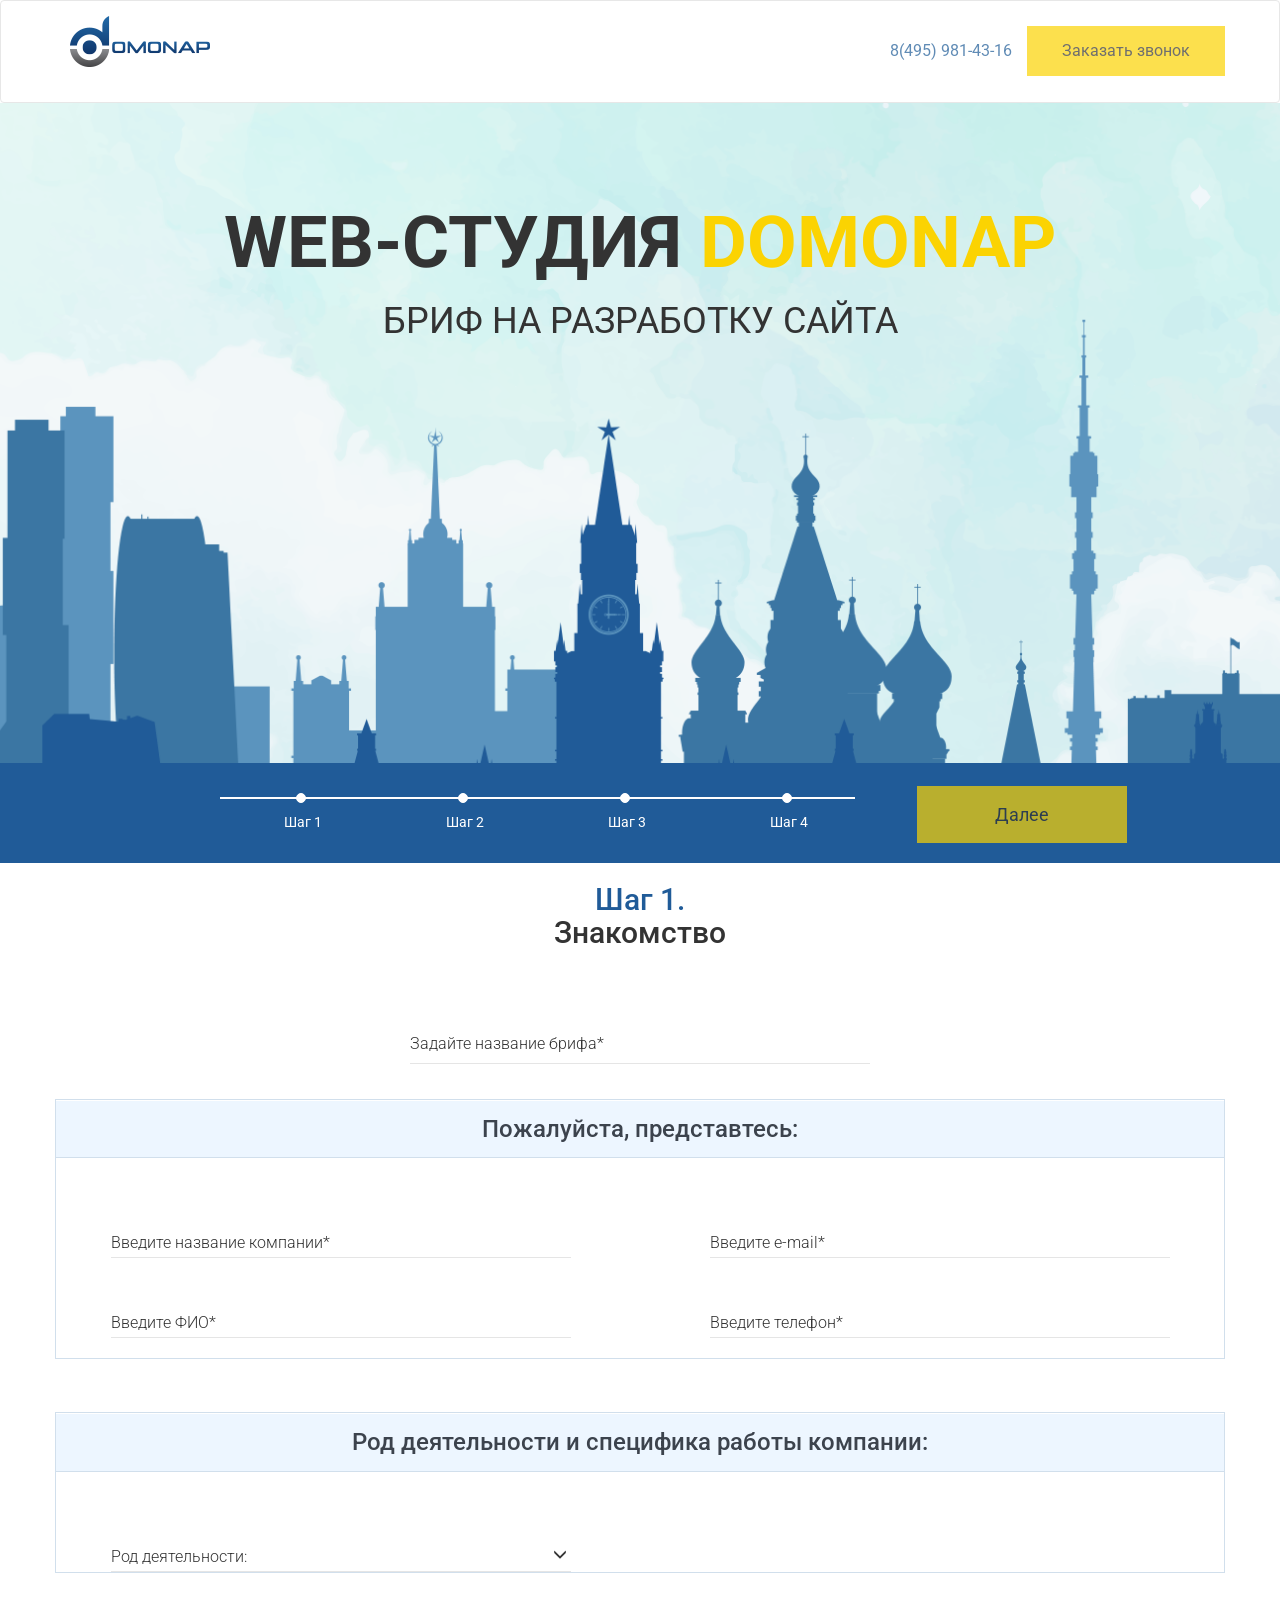
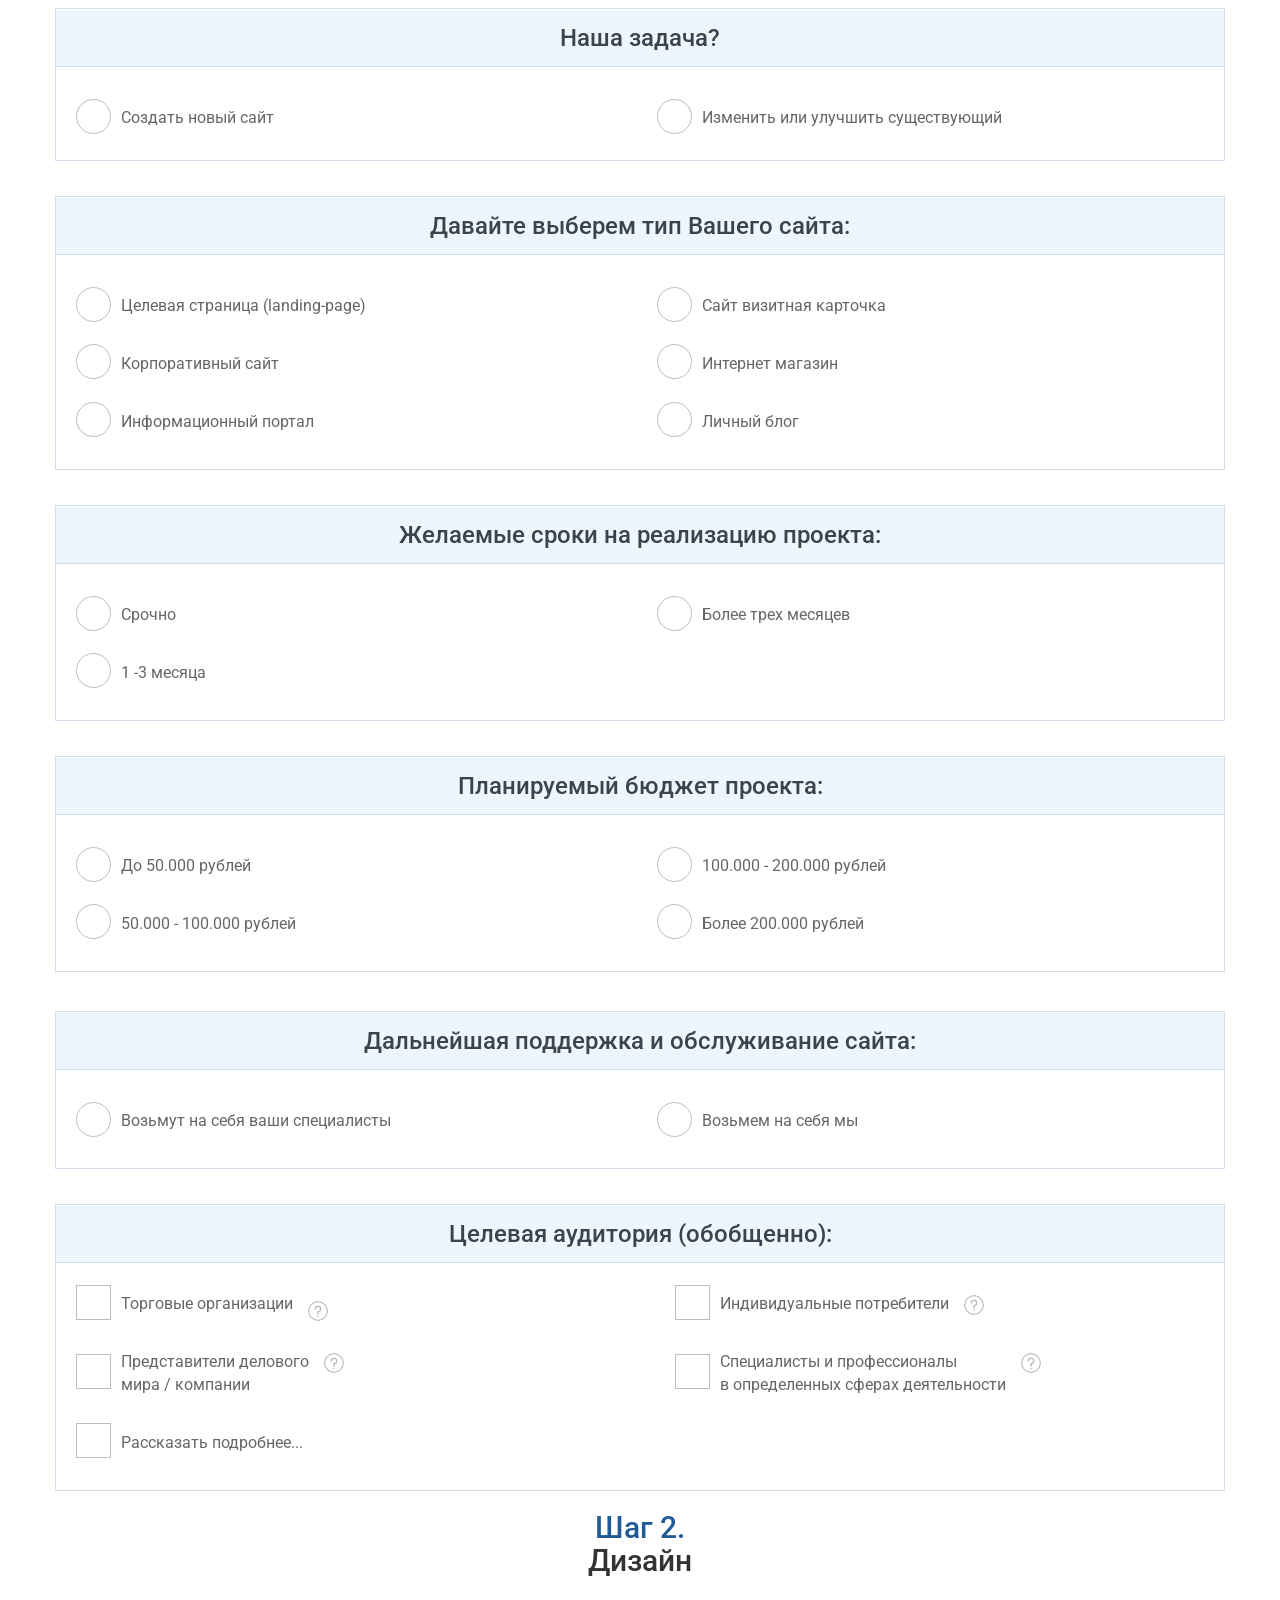
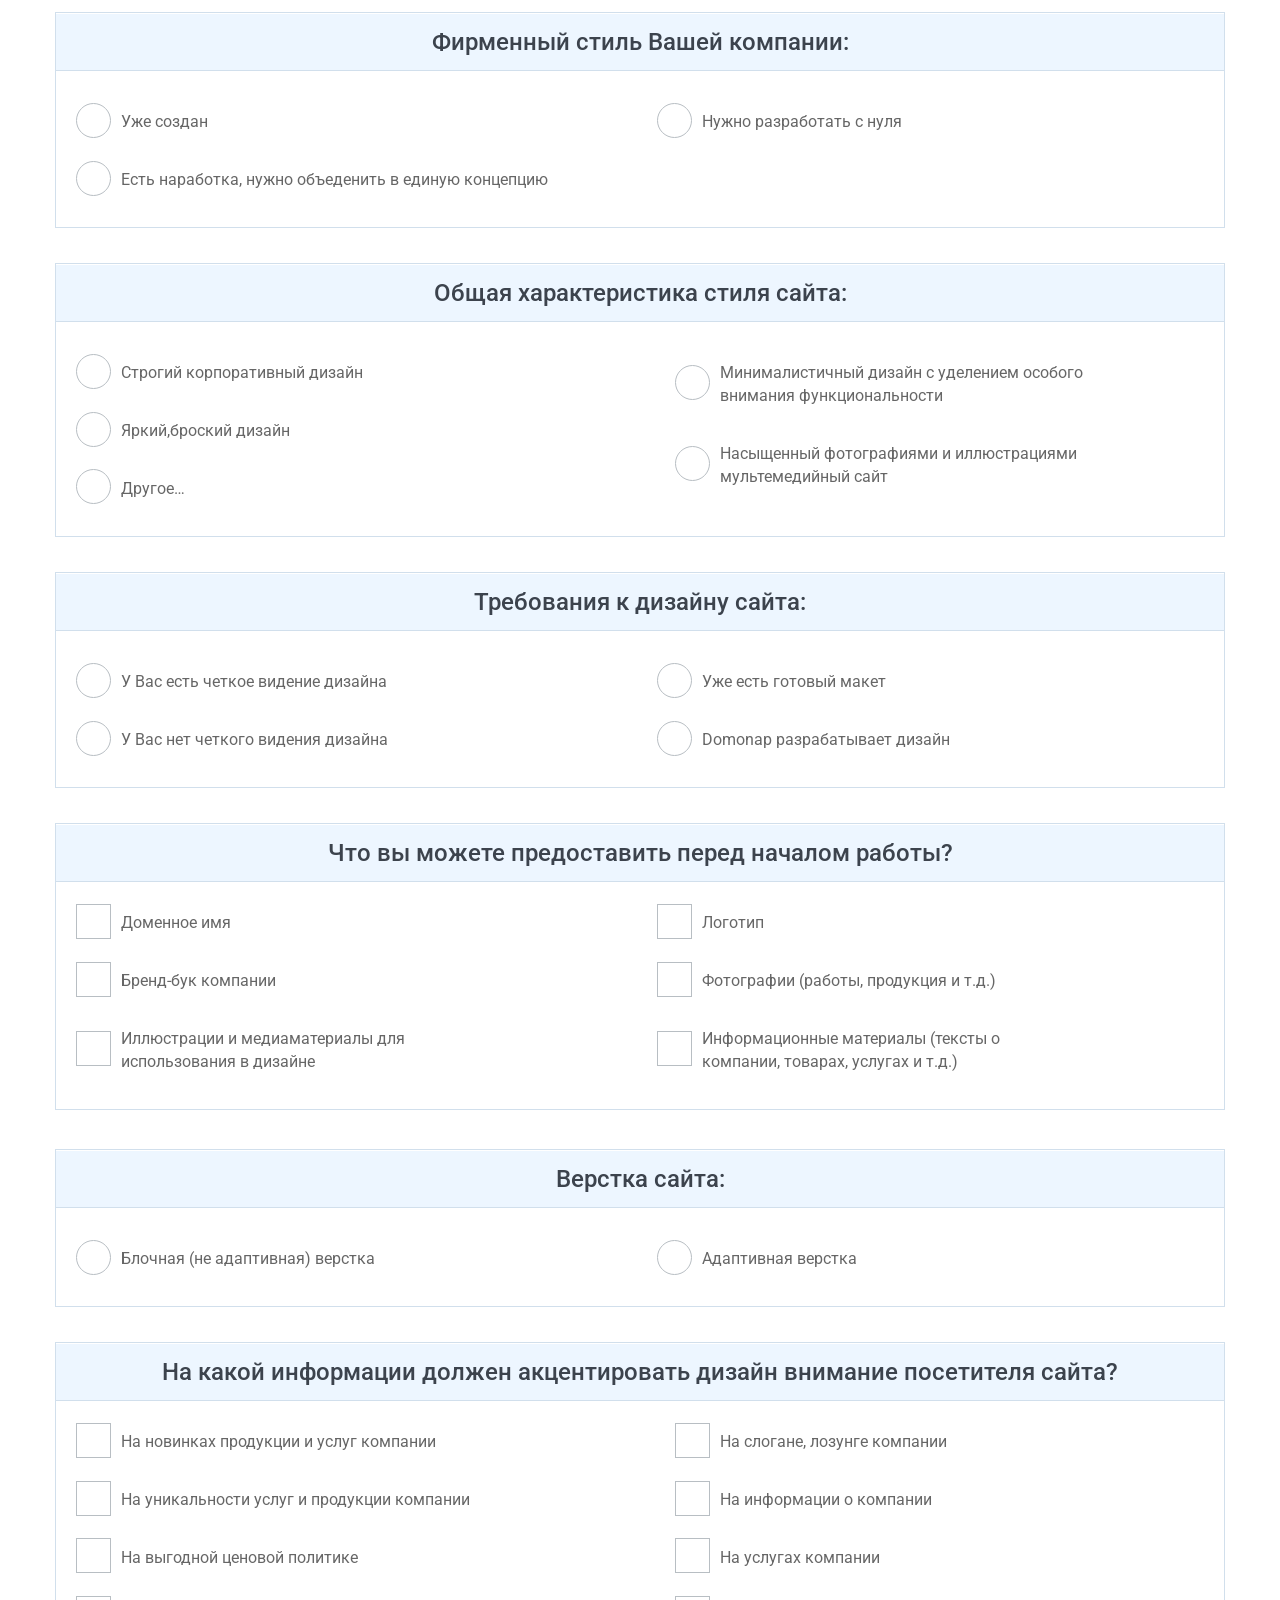
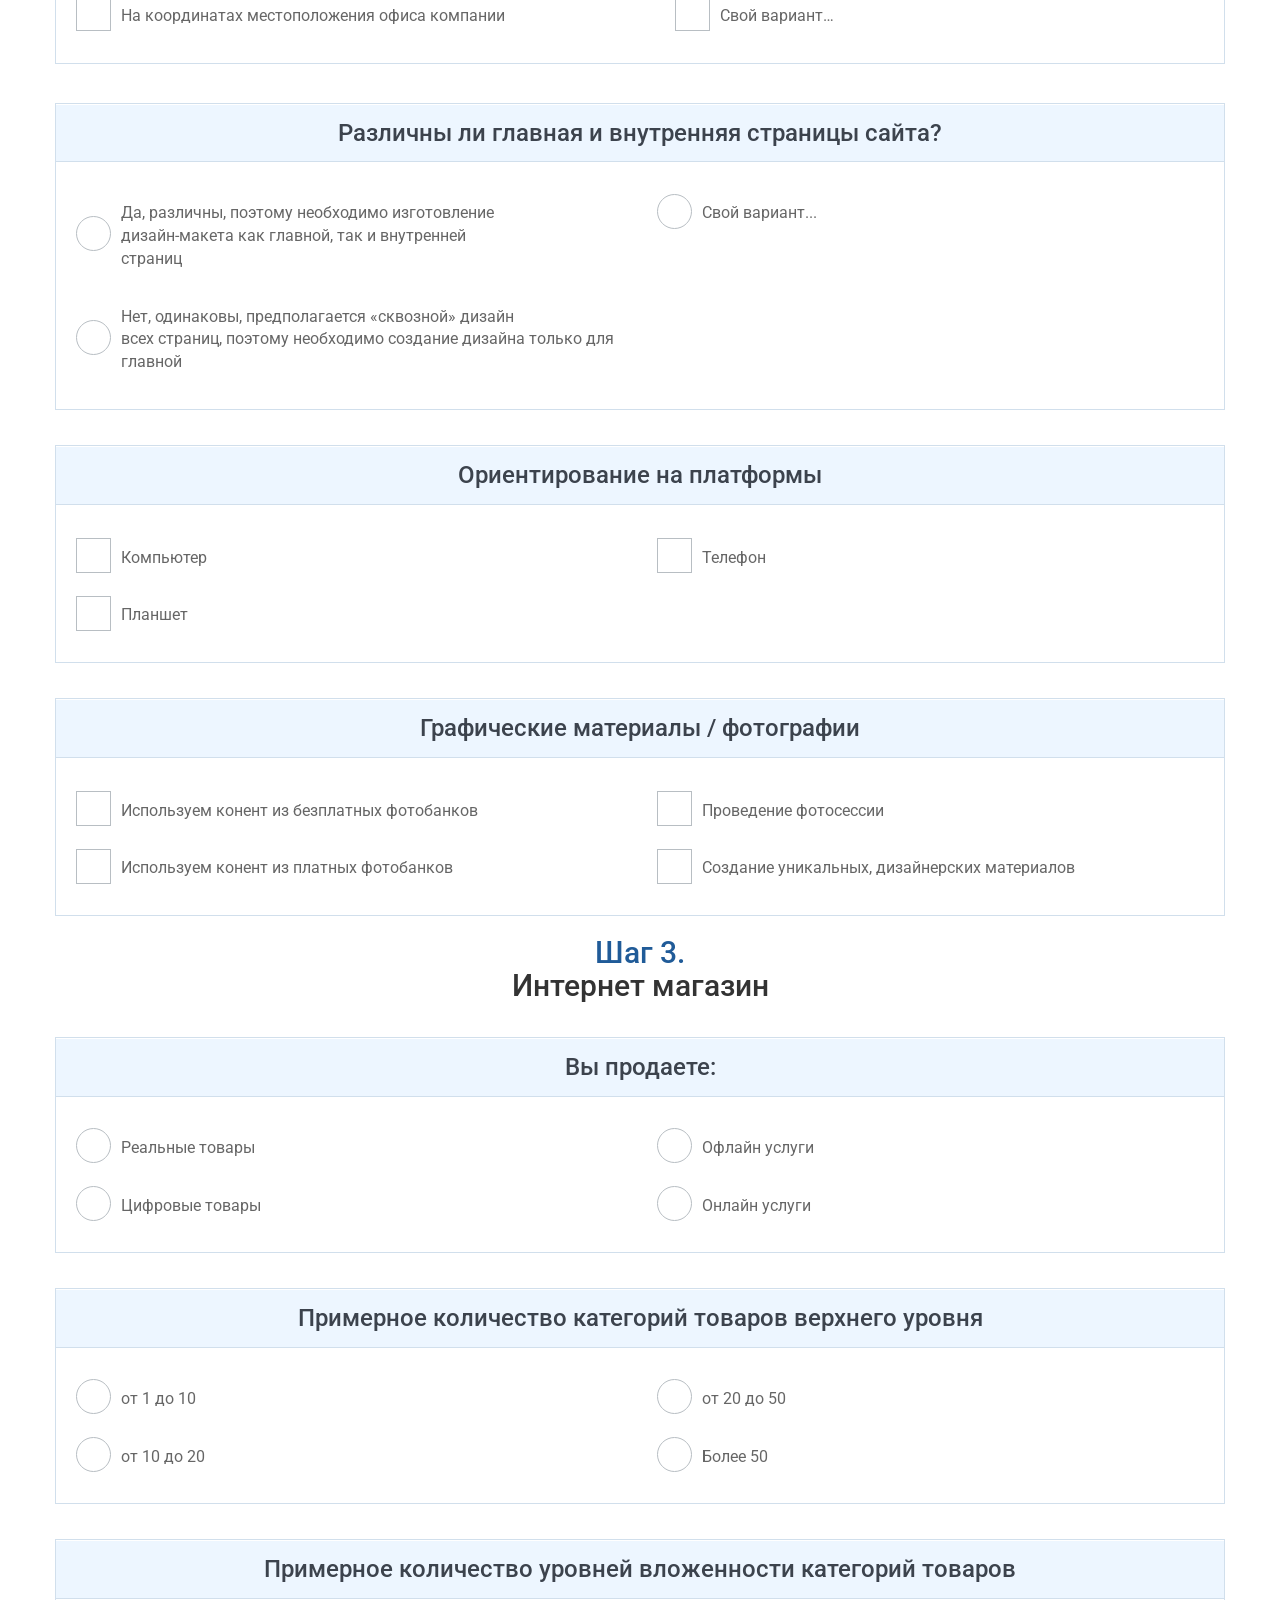
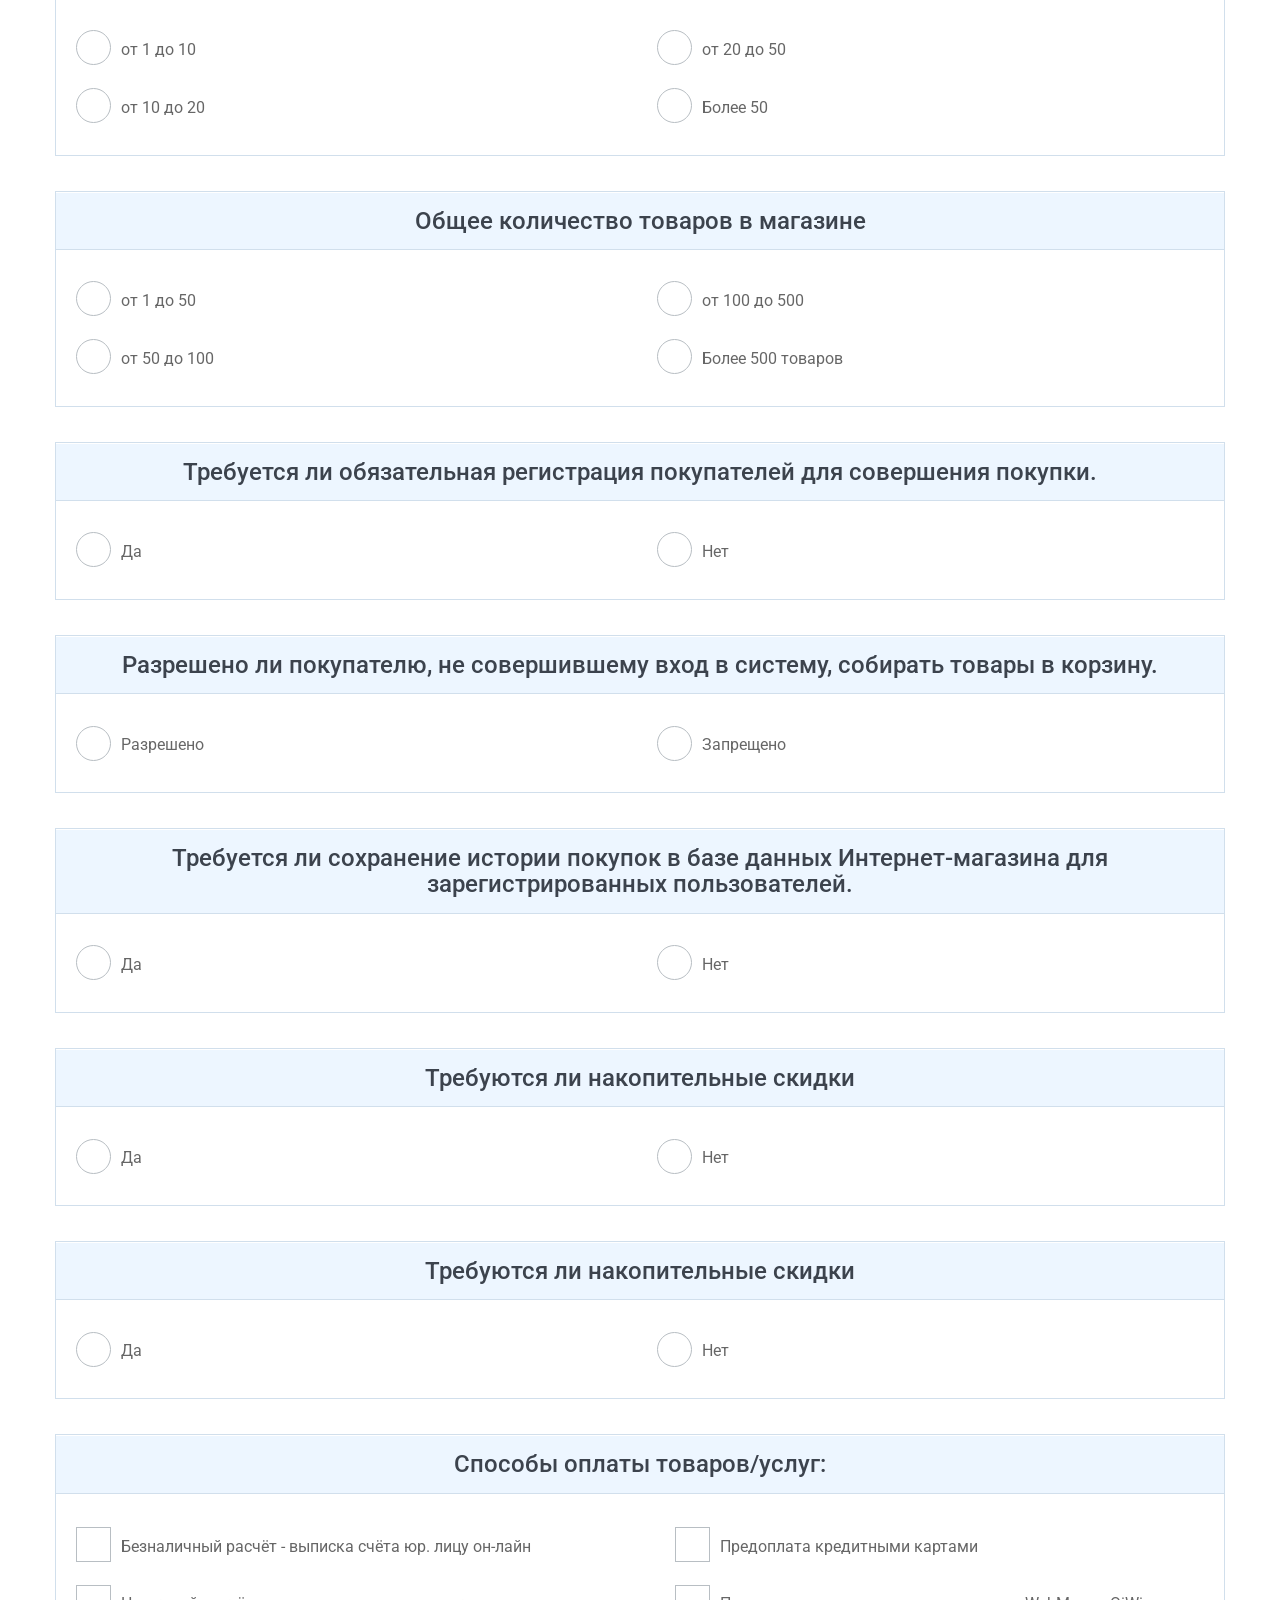
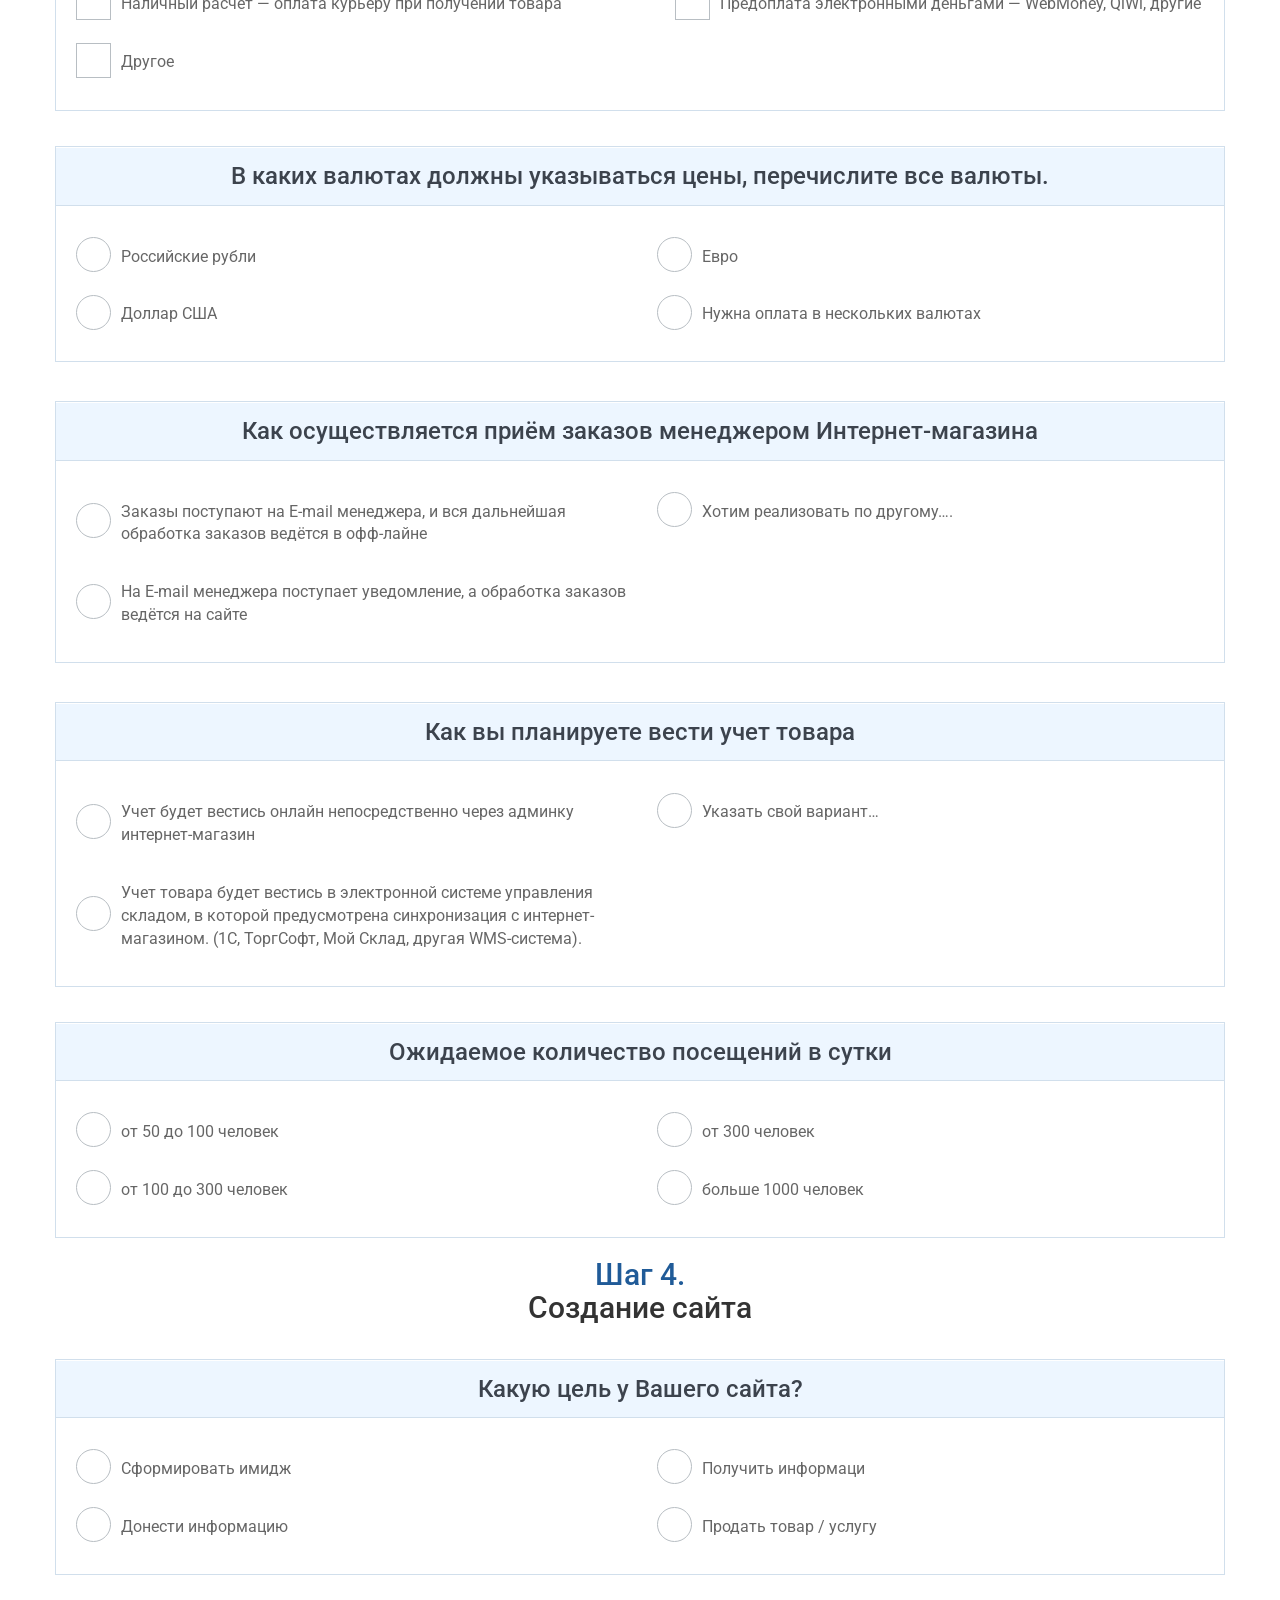
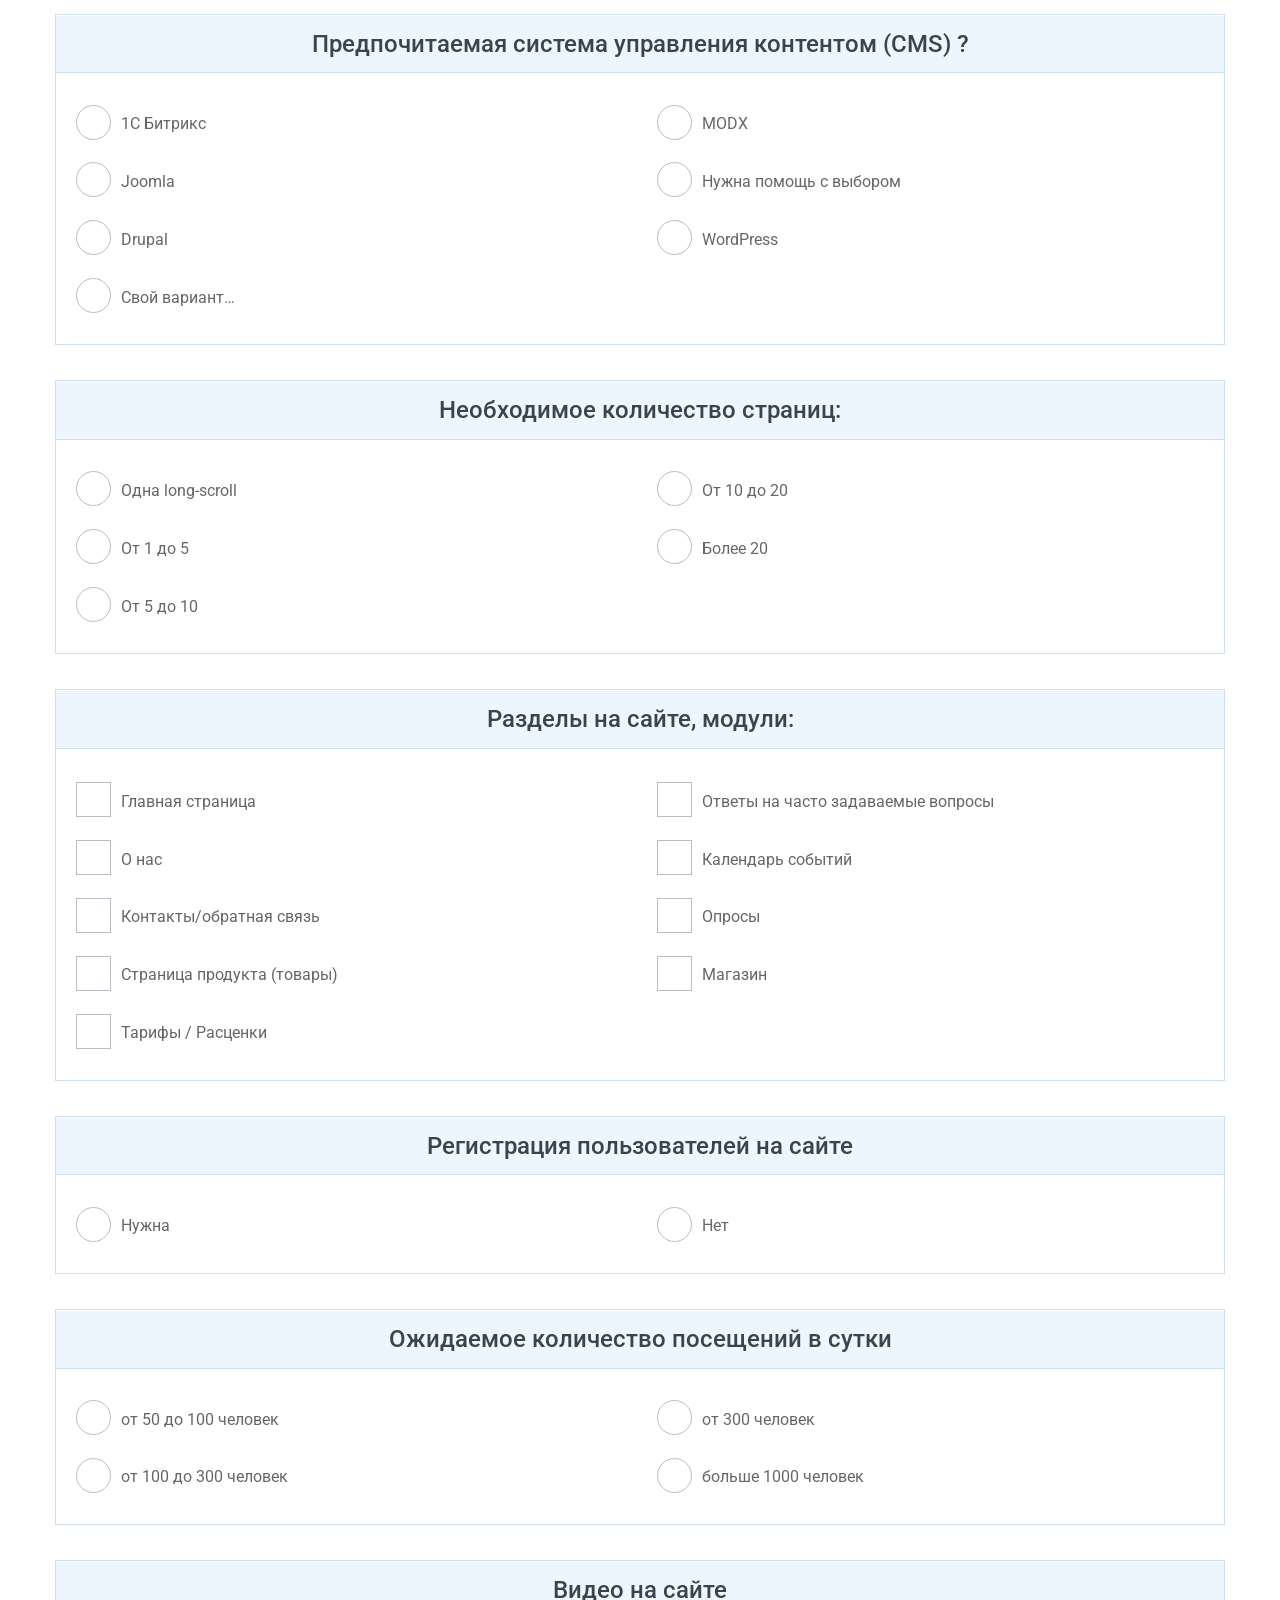
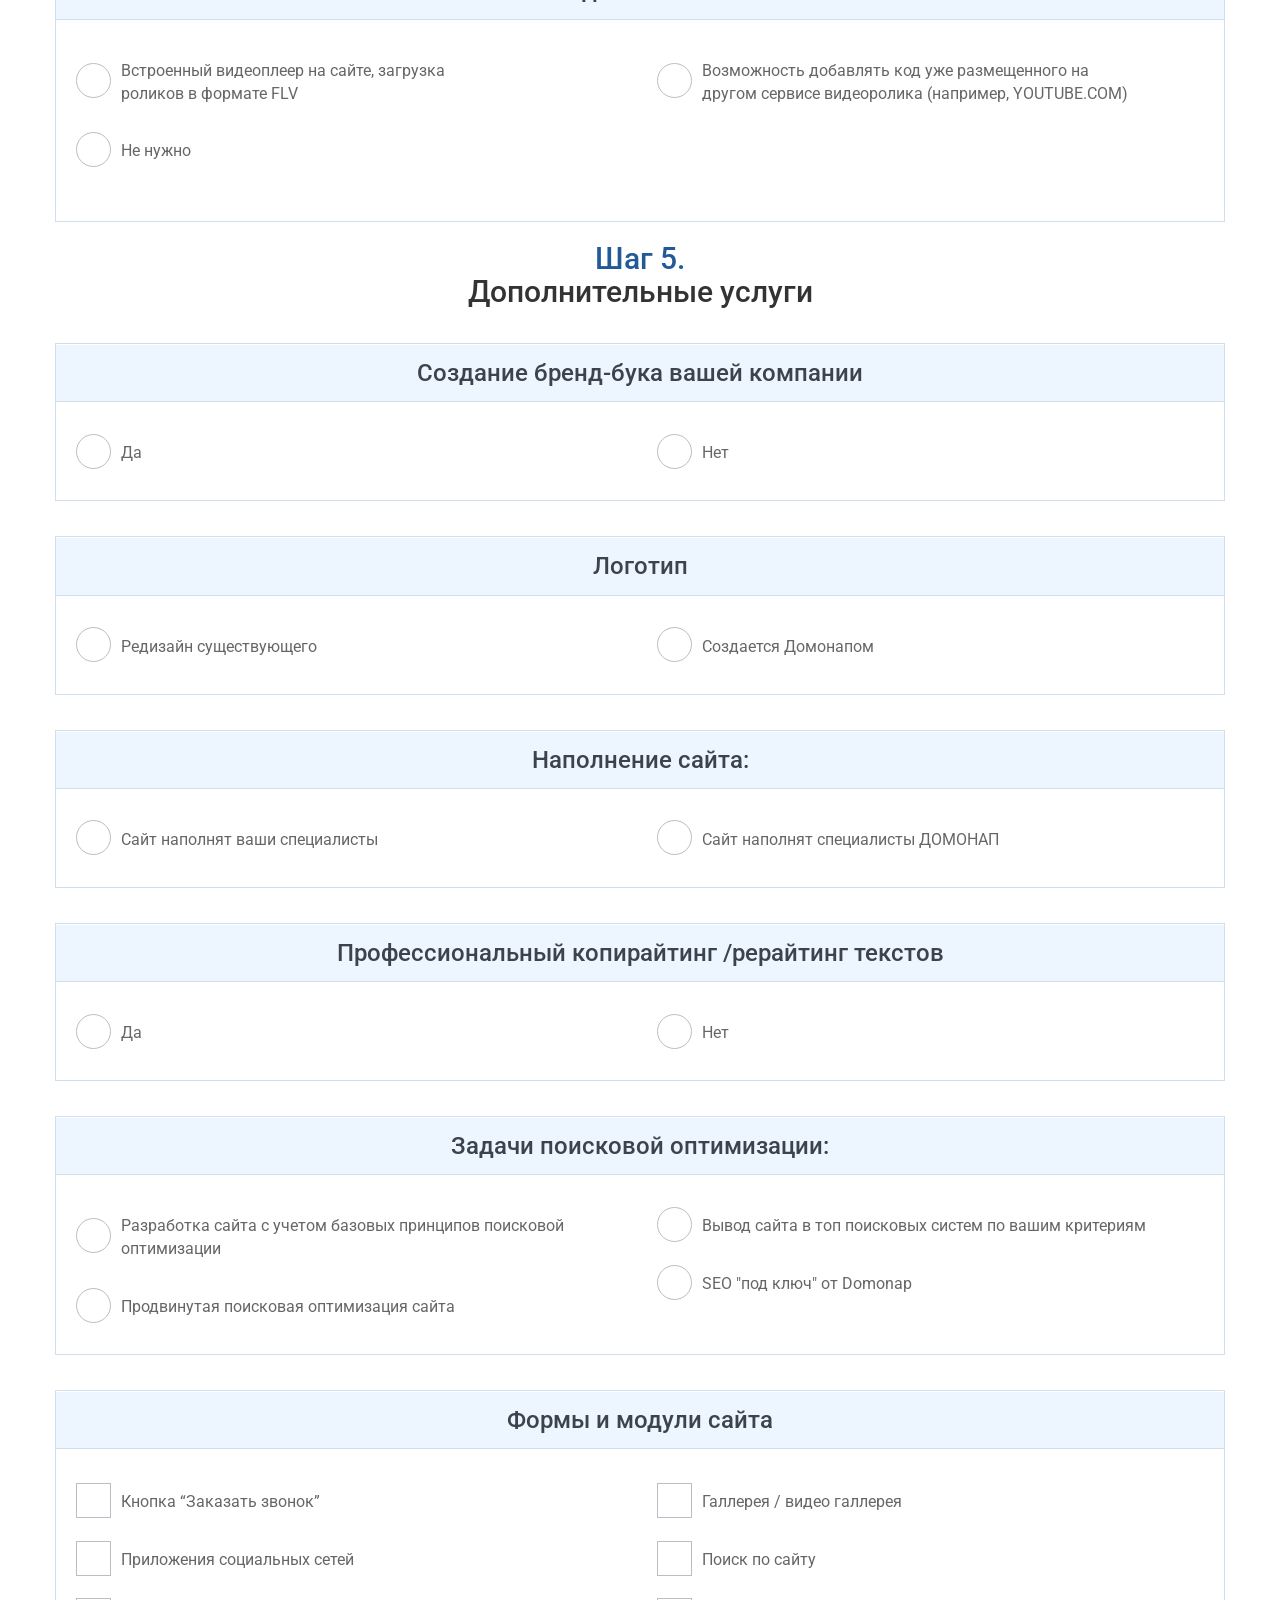
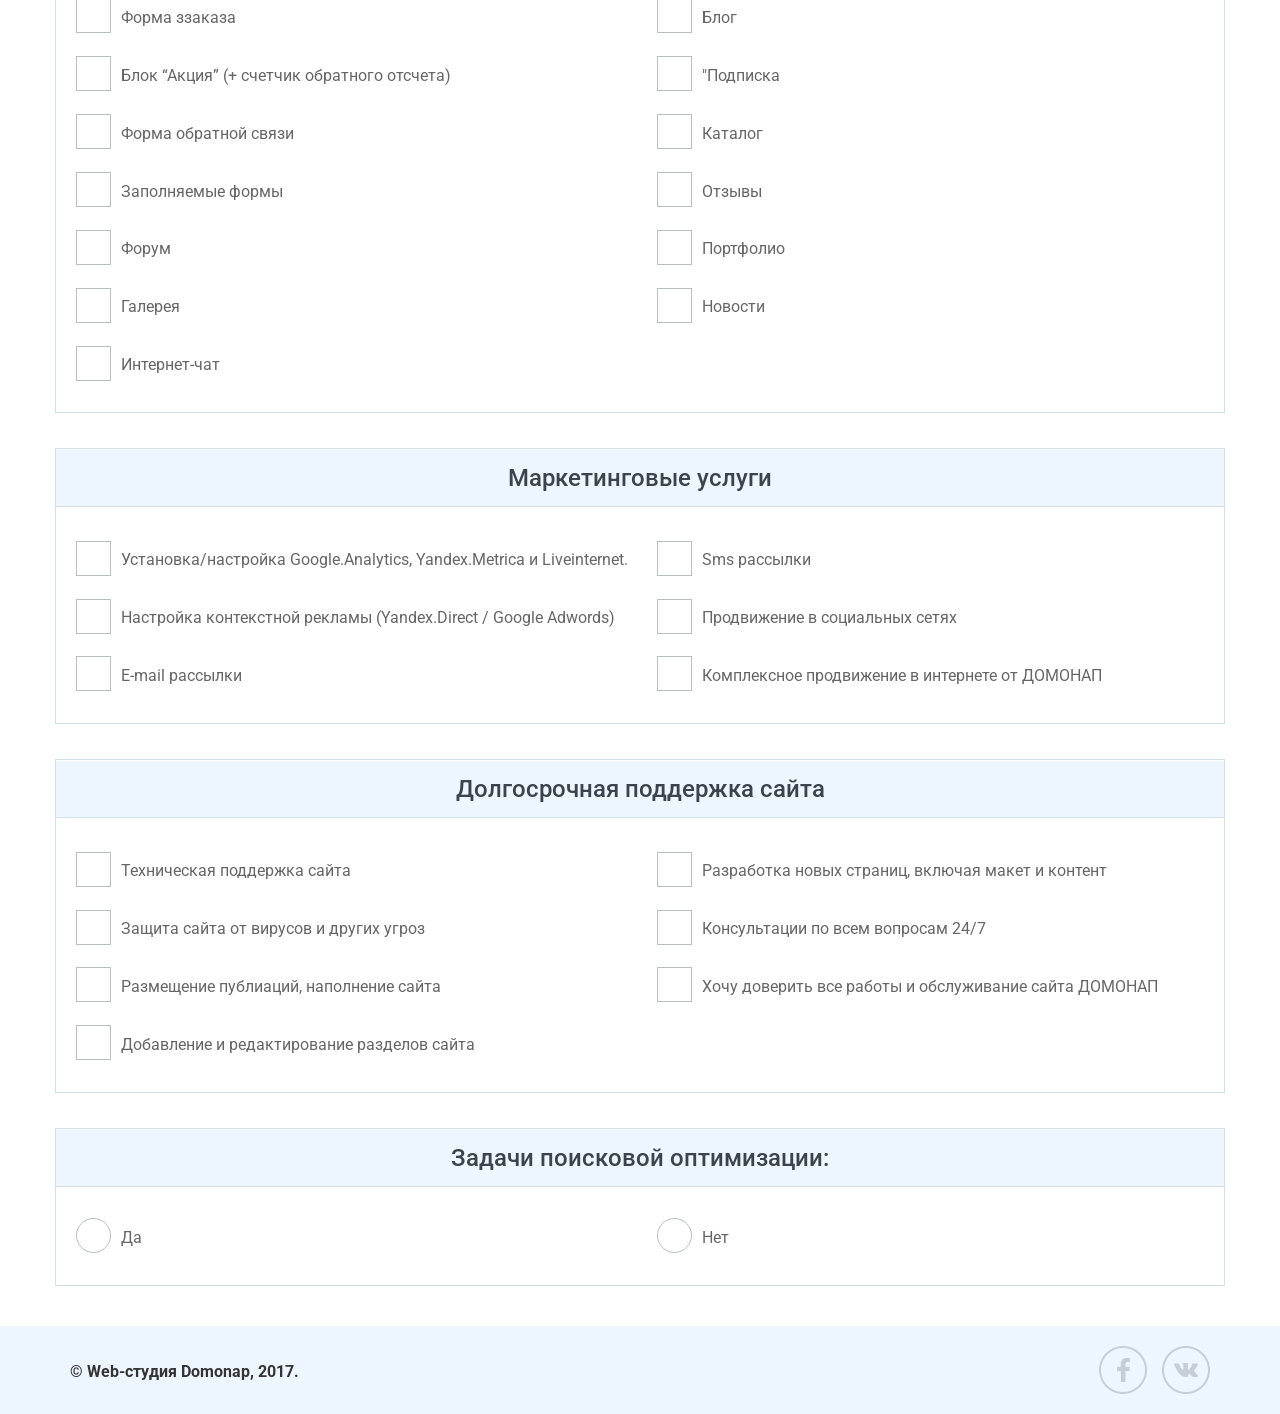
==== commit 34e5e336: "sql" ====
--- a/index.html
+++ b/index.html
@@ -23,7 +23,7 @@
             <div class="container">
                 <img class="logo" src="img/Logo.png" alt="">
                 <ul class="nav navbar-nav navbar-right">
-                    <li><a href="#">8(495) 981-43-16</a></li>
+                    <li><a class="phone" href="#">8(495) 981-43-16</a></li>
                     <li><a href="#" class="btn-red">Заказать звонок</a></li>
                 </ul>
             </div>
@@ -99,6 +99,7 @@
                         </div>
                     </div>
                 </div>
+            </div>
                 <div class="row point_3">
                     <div class="col-md-2"></div>
                     <div class="col-md-8 introduce_2">
@@ -232,27 +233,27 @@
                         </div>
                     </div>
                 </div>
-                <div class="row point_7 auditory">
+                <div class="row point_7 ">
                     <div class="col-md-2"></div>
                     <div class="col-md-8 introduce_2">
                         <h5>Целевая аудитория (обобщенно):</h5>
                     </div>
-                    <div class="row">
+                    <div class="row auditory">
 
                         <div class="col-md-6 col-md-push-6 target_2">
                             <form class="ac-custom ac-checkbox ac-checkmark" autocomplete="off">
                                 <ul class="">
-                                    <li><input id="cb6" name="cb6" type="checkbox"><label for="cb6">Индивидуальные потребители</label><button type="button" class="btn btn-default" data-toggle="tooltip" data-placement="right" title="Самый большой вид целевой аудитории. Это практически все население страны. Они покупают товары и услуги для себя , членов их семей, для дома, сада, для детей, любимых питомцев, друзей и т.п."></button></li>
-                                    <li><input id="cb9" name="cb9" type="checkbox"><label for="cb9">Специалисты и профессионалы <span>в определенных сферах деятельности</span></label><button type="button" class="btn btn-default" data-toggle="tooltip" data-placement="right" title="Это  врачи, учителя, бухгалтера, юристы, аудиторы, нотариусы, преподаватели вузов, дизайнеры, фрилансеры, водители, рабочие разных специальностей и т.п."></button></li>
+                                    <li><input id="cb6" name="cb6" type="checkbox"><label for="cb6">Индивидуальные потребители</label><button type="button" class="btn btn-default hidden-xs" data-toggle="tooltip" data-placement="right" title="Самый большой вид целевой аудитории. Это практически все население страны. Они покупают товары и услуги для себя , членов их семей, для дома, сада, для детей, любимых питомцев, друзей и т.п."></button><button type="button" class="btn btn-default visible-xs" data-toggle="tooltip" data-placement="left" title="Самый большой вид целевой аудитории. Это практически все население страны. Они покупают товары и услуги для себя , членов их семей, для дома, сада, для детей, любимых питомцев, друзей и т.п."></button></li>
+                                    <li><input id="cb9" name="cb9" type="checkbox"><label for="cb9">Специалисты и профессионалы <span>в определенных сферах деятельности</span></label><button type="button" class="btn btn-default hidden-xs specialists" data-toggle="tooltip" data-placement="right" title="Это  врачи, учителя, бухгалтера, юристы, аудиторы, нотариусы, преподаватели вузов, дизайнеры, фрилансеры, водители, рабочие разных специальностей и т.п."></button><button type="button" class="btn btn-default visible-xs specialists" data-toggle="tooltip" data-placement="left" title="Это  врачи, учителя, бухгалтера, юристы, аудиторы, нотариусы, преподаватели вузов, дизайнеры, фрилансеры, водители, рабочие разных специальностей и т.п."></button></li>
                                 </ul>
                             </form>
                         </div>
                         <div class="col-md-6 col-md-pull-6 target">
                             <form class="ac-custom ac-checkbox ac-checkmark" autocomplete="off">
                                 <ul class="">
-                                    <li><input id="cb8" name="cb8" type="checkbox"><label  for="cb8">Торговые организации</label><button type="button" class="btn btn-default commercial" data-toggle="tooltip" data-placement="right" title="Организации и индивидуальные предприниматели, занимающиеся торговлей."></button></li>
-                                    <li><input id="cb7" name="cb7" type="checkbox"><label for="cb7">Представители делового <span>мира / компании</span></label><button type="button" class="btn btn-default" data-toggle="tooltip" data-placement="right" title="Директора коммерческих и некоммерческих организаций, индивидуальные предприниматели, фермеры и т.п."></button></li>
-                                    <li><input id="cb10" name="cb9" type="checkbox" onclick="showMe(this)"><label for="cb10">Рассказать подробнее...</label><button type="button" class="btn btn-default" data-toggle="tooltip" data-placement="right" title="Расскажите подробно о вашей целевой  аудитории"></button></li>
+                                    <li><input id="cb8" name="cb8" type="checkbox"><label  for="cb8">Торговые организации</label><button type="button" class="btn btn-default hidden-xs commercial" data-toggle="tooltip" data-placement="right" title="Организации и индивидуальные предприниматели, занимающиеся торговлей."></button><button type="button" class="btn btn-default visible-xs commercial" data-toggle="tooltip" data-placement="left" title="Организации и индивидуальные предприниматели, занимающиеся торговлей."></button></li>
+                                    <li><input id="cb7" name="cb7" type="checkbox"><label for="cb7">Представители делового <span>мира / компании</span></label><button type="button" class="btn btn-default hidden-xs" data-toggle="tooltip" data-placement="right" title="Директора коммерческих и некоммерческих организаций, индивидуальные предприниматели, фермеры и т.п."></button><button type="button" class="btn btn-default visible-xs" data-toggle="tooltip" data-placement="left" title="Директора коммерческих и некоммерческих организаций, индивидуальные предприниматели, фермеры и т.п."></button></li>
+                                    <li><input id="cb10" name="cb9" type="checkbox" onclick="showMe(this)"><label for="cb10">Рассказать подробнее...</label></li>
                                 </ul>
                             </form>
                             <div class="input" id="more">
@@ -265,7 +266,6 @@
                 </div>
             </div>
         </div>
-    </div>
 </section>
 <section class="design">
     <div class="container">
@@ -300,21 +300,7 @@
                     <h5>Общая характеристика стиля сайта:</h5>
                 </div>
                 <div class="row">
-                    <div class="col-md-6">
-                        <form class="ac-custom ac-radio ac-fill" autocomplete="off">
-                            <ul class=" get-site-type">
-                                <li><input id="r21" name="r2" type="radio"><label for="r21">Строгий корпоративный дизайн</label></li>
-                                <li><input id="r22" name="r2" type="radio"><label for="r22">Яркий,броский дизайн</label></li>
-                                <li><input class="get-site-type-other" id="r25" name="r2" type="radio"><label for="r25">Другое…</label></li>
-                            </ul>
-                        </form>
-                        <div class="input" id="more_2">
-                            <label for="other">Опишите общие характеристики стиля сайта</label>
-                            <input type="text" name="name" id="different">
-                            <span class="spin"></span>
-                        </div>
-                    </div>
-                    <div class="col-md-6">
+                    <div class="col-md-6 col-md-push-6 target_4А">
                         <form class="ac-custom ac-radio ac-fill" autocomplete="off">
                             <ul class="get-site-type">
                                 <li><input id="r23" name="r2" type="radio"><label for="r23">Минималистичный дизайн с уделением особого <span>внимания функциональности</span></label></li>
@@ -322,7 +308,21 @@
                             </ul>
                         </form>
                     </div>
-                </div>
+                <div class="col-md-6 col-md-pull-6 target_3">
+                    <form class="ac-custom ac-radio ac-fill" autocomplete="off">
+                        <ul class=" get-site-type">
+                            <li><input id="r21" name="r2" type="radio"><label for="r21">Строгий корпоративный дизайн</label></li>
+                            <li><input id="r22" name="r2" type="radio"><label for="r22">Яркий,броский дизайн</label></li>
+                            <li><input class="get-site-type-other" id="r25" name="r2" type="radio"><label for="r25">Другое…</label></li>
+                        </ul>
+                    </form>
+                    <div class="input" id="more_2">
+                        <label for="other">Опишите общие характеристики стиля сайта</label>
+                        <input type="text" name="name" id="different">
+                        <span class="spin"></span>
+                    </div>
+                </div>
+            </div>
             </div>
             <div class="row point_5">
                 <div class="col-md-2"></div>
@@ -336,7 +336,7 @@
                                 <li><input id="r26" name="r3" type="radio"><label for="r26">У Вас есть четкое видение дизайна</label></li>
                                 <li><input id="r27" name="r3" type="radio"><label for="r27">У Вас нет четкого видения дизайна</label></li>
                                 <li><input id="r28" name="r3" type="radio"><label for="r28">Уже есть готовый макет</label></li>
-                                <li><input id="r29"name="r3" type="radio"><label for="r29">Domonap разрабатывает дизайн</label></li>
+                                <li><input id="r29" name="r3" type="radio"><label for="r29">Domonap разрабатывает дизайн</label></li>
                             </ul>
                         </form>
                     </div>
@@ -384,17 +384,23 @@
                     <h5>На какой информации должен акцентировать дизайн внимание посетителя сайта?</h5>
                 </div>
                 <div class="row">
-                    <div class="col-md-12 task">
+                    <div class="col-md-6">
                         <form class="ac-custom ac-checkbox ac-checkmark" autocomplete="off">
-                            <ul class="site_type">
+                            <ul>
+                                <li class=""><input id="cb21" name="cb12" type="checkbox"><label  for="cb21">На новинках продукции и услуг компании</label></li>
+                                <li class=""><input id="cb22" name="cb14" type="checkbox"><label for="cb22">На уникальности услуг и продукции компании</label></li>
+                                <li class=""><input id="cb23" name="cb12" type="checkbox"><label  for="cb23">На выгодной ценовой политике</label></li>
+                                <li><input id="cb20" name="cb20" type="checkbox"><label for="cb20">На координатах местоположения офиса компании</label></li>
+                            </ul>
+                        </form>
+                    </div>
+                    <div class="col-md-6">
+                        <form class="ac-custom ac-checkbox ac-checkmark" autocomplete="off">
+                            <ul>
                                 <li class="cb11"><input id="cb17" name="cb6" type="checkbox" ><label for="cb17">На слогане, лозунге компании</label></li>
                                 <li><input id="cb18" name="cb18" type="checkbox"><label class="cb12" for="cb18">На информации о компании</label></li>
                                 <li><input id="cb19" name="cb19" type="checkbox"><label for="cb19">На услугах компании</label></li>
                                 <li class=""><input id="cb24" name="cb14" type="checkbox" onclick="showMe_2(this)"><label for="cb24">Свой вариант…</label></li>
-                                <li class=""><input id="cb21" name="cb12" type="checkbox"><label  for="cb21">На новинках продукции и услуг компании</label></li>
-                                <li class=""><input id="cb22" name="cb14" type="checkbox"><label for="cb22">На уникальности услуг и продукции компании</label></li>
-                                <li class=""><input id="cb23" name="cb12" type="checkbox"><label  for="cb23">На выгодной ценовой политике</label></li>
-                                <li><input id="cb20" name="cb20" type="checkbox"><label for="cb20">На координатах местоположения офиса компании</span></label></li>
                             </ul>
                         </form>
                         <div class="input" id="more_3">
@@ -402,7 +408,7 @@
                             <input type="text" name="name" id="more_info_3">
                             <span class="spin"></span>
                         </div>
-                    </div>
+                </div>
                 </div>
             </div>
             <div class="row point_6">
@@ -523,7 +529,7 @@
                                 <li><input id="r43" name="r3" type="radio"><label for="r43">от 1 до 10</label></li>
                                 <li><input id="r44" name="r3" type="radio"><label for="r44">от 10 до 20</label></li>
                                 <li><input id="r45" name="r3" type="radio"><label for="r45">от 20 до 50</label></li>
-                                <li><input id="r46"name="r3" type="radio"><label for="r46">Более 50</label></li>
+                                <li><input id="r46" name="r3" type="radio"><label for="r46">Более 50</label></li>
                             </ul>
                         </form>
                     </div>
@@ -541,7 +547,7 @@
                                 <li><input id="r47" name="r3" type="radio"><label for="r47">от 1 до 50</label></li>
                                 <li><input id="r48" name="r3" type="radio"><label for="r48">от 50 до 100</label></li>
                                 <li><input id="r49" name="r3" type="radio"><label for="r49">от 100 до 500</label></li>
-                                <li><input id="r50"name="r3" type="radio"><label for="r50">Более 500 товаров</label></li>
+                                <li><input id="r50" name="r3" type="radio"><label for="r50">Более 500 товаров</label></li>
                             </ul>
                         </form>
                     </div>
@@ -633,7 +639,15 @@
                     <h5>Способы оплаты товаров/услуг:</h5>
                 </div>
                 <div class="row">
-                    <div class="col-md-6 task">
+                    <div class="col-md-6 col-md-push-6 target_5">
+                        <form class="ac-custom ac-checkbox ac-checkmark" autocomplete="off">
+                            <ul>
+                                <li><input id="cb34" name="cb19" type="checkbox"><label for="cb34">Предоплата кредитными картами</label></li>
+                                <li><input id="cb35" name="cb19" type="checkbox"><label for="cb35">Предоплата электронными деньгами — WebMoney, QiWi, другие</label></li>
+                            </ul>
+                        </form>
+                    </div>
+                    <div class="col-md-6 col-md-pull-6">
                         <form class="ac-custom ac-checkbox ac-checkmark" autocomplete="off">
                             <ul>
                                 <li><input id="cb32" name="cb6" type="checkbox" ><label for="cb32">Безналичный расчёт - выписка счёта юр. лицу он-лайн</label></li>
@@ -641,21 +655,18 @@
                                 <li><input id="cb36" name="cb19" type="checkbox" onclick="showMe_3(this)"><label for="cb36">Другое</label></li>
                             </ul>
                         </form>
-                        <div class="input" id="more_5">
-                            <label for="more_info">Опишите Вашу вариант</label>
-                            <input type="text" name="name" id="more_info_5">
-                            <span class="spin"></span>
-                        </div>
-                    </div>
-                    <div class="col-md-6 target_2">
-                        <form class="ac-custom ac-checkbox ac-checkmark" autocomplete="off">
-                            <ul>
-                                <li><input id="cb34" name="cb19" type="checkbox"><label for="cb34">Предоплата кредитными картами</label></li>
-                                <li><input id="cb35" name="cb19" type="checkbox"><label for="cb35">Предоплата электронными деньгами — WebMoney, QiWi, другие</label></li>
-                            </ul>
-                        </form>
-                    </div>
-                </div>
+                    </div>
+                    <div class="row">
+                        <div class="col-md-12">
+                            <div class="input" id="more_5">
+                                <label for="more_info">Опишите Вашу вариант</label>
+                                <input type="text" name="name" id="more_info_5">
+                                <span class="spin"></span>
+                            </div>
+                        </div>
+                    </div>
+                </div>
+            </div>
                 <div class="row point_5">
                     <div class="col-md-2"></div>
                     <div class="col-md-8 introduce_2">
@@ -683,9 +694,9 @@
                         <div class="col-md-12">
                             <form class="ac-custom ac-radio ac-fill" autocomplete="off">
                                 <ul class="site_type get-site-type_3">
-                                    <li><input id="r65" name="r5" type="radio"><label for="r65">заказы поступают на E-mail менеджера, и вся дальнейшая обработка заказов ведётся в офф-лайне</label></li>
+                                    <li><input id="r65" name="r5" type="radio"><label for="r65">Заказы поступают на E-mail менеджера, и вся дальнейшая обработка заказов ведётся в офф-лайне</label></li>
+                                    <li><input id="r67" name="r5" type="radio"><label for="r67">На E-mail менеджера поступает уведомление, а обработка заказов ведётся на сайте</label></li>
                                     <li><input class="get-site-type_three" id="r66" name="r5" type="radio" ><label for="r66">Хотим реализовать по другому….</label></li>
-                                    <li><input id="r67" name="r5" type="radio"><label for="r67">на E-mail менеджера поступает уведомление, а обработка заказов ведётся на сайте</label></li>
                                     <li class="hidden-cmp"><input  name="r5" type="radio"><label for="">Свой вариант...</label></li>
                                 </ul>
                             </form>
@@ -707,8 +718,8 @@
                             <form class="ac-custom ac-radio ac-fill" autocomplete="off">
                                 <ul class="site_type get-site-type_4">
                                     <li><input id="r68" name="r5" type="radio"><label for="r68">Учет будет вестись онлайн непосредственно через админку интернет-магазин</label></li>
+                                    <li><input id="r70" name="r5" type="radio"><label for="r70">Учет товара будет вестись в электронной системе управления складом, в которой предусмотрена синхронизация с интернет-магазином. (1С, ТоргСофт, Мой Склад, другая WMS-система).</label></li>
                                     <li><input class="get-site-type_four" id="r69" name="r5" type="radio" ><label for="r69">Указать свой вариант…</label></li>
-                                    <li><input id="r70" name="r5" type="radio"><label for="r70">Учет товара будет вестись в электронной системе управления складом, в которой предусмотрена синхронизация с интернет-магазином. (1С, ТоргСофт, Мой Склад, другая WMS-система).</label></li>
                                     <li class="hidden-cmp"><input  name="r5" type="radio"><label for="">Свой вариант...</label></li>
                                 </ul>
                             </form>
@@ -732,7 +743,7 @@
                                     <li><input id="r71" name="r3" type="radio"><label for="r71">от 50 до 100 человек</label></li>
                                     <li><input id="r72" name="r3" type="radio"><label for="r72">от 100 до 300 человек</label></li>
                                     <li><input id="r73" name="r3" type="radio"><label for="r73">от 300 человек</label></li>
-                                    <li><input id="r74"name="r3" type="radio"><label for="r74">больше 1000 человек</label></li>
+                                    <li><input id="r74" name="r3" type="radio"><label for="r74">больше 1000 человек</label></li>
                                 </ul>
                             </form>
                         </div>
@@ -740,7 +751,6 @@
                 </div>
             </div>
         </div>
-    </div>
 </section>
 
 <section class="online_store">
@@ -785,7 +795,7 @@
                                 <li><input id="r83" name="r5" type="radio"><label for="r83">MODX</label></li>
                                 <li><input id="r84" name="r5" type="radio"><label for="r84">Нужна помощь с выбором</label></li>
                                 <li><input id="r85" name="r5" type="radio"><label for="r85">WordPress</label></li>
-                                <li class="hidden-cmp" <input name="r5" type="radio"><label for="r85">WordPress</label></li>
+                                <li class="hidden-cmp"> <input name="r5" type="radio"><label for="r85">WordPress</label></li>
                             </ul>
                         </form>
                         <div class="input" id="more_8">
@@ -873,6 +883,7 @@
                         </form>
                     </div>
                 </div>
+            </div>
                 <div class="row point_5">
                     <div class="col-md-2"></div>
                     <div class="col-md-8 introduce_2">
@@ -884,7 +895,7 @@
                                 <ul class="site_type">
                                     <li><input id="r97" name="r3" type="radio"><label for="r97">Встроенный видеоплеер на сайте, загрузка <span>роликов в формате FLV</span></label></li>
                                     <li><input id="r99" name="r3" type="radio"><label for="r99">Не нужно</label></li>
-                                    <li><input id="r98" name="r3" type="radio"><label for="r98"><Возможно></Возможно>сть добавлять код уже размещенного на <span>другом сервисе видеоролика (например, YOUTUBE.COM)</span></label></li>
+                                    <li><input id="r98" name="r3" type="radio"><label for="r98">Возможность добавлять код уже размещенного на <span>другом сервисе видеоролика (например, YOUTUBE.COM)</span></label></li>
                                     <li class="hidden-cmp"><input name="r3" type="radio"><label for="">Возможность добавлять код уже размещенного на другом сервисе видеоролика (например, YOUTUBE.COM)</label></li>
                                 </ul>
                             </form>
@@ -893,7 +904,6 @@
                 </div>
             </div>
         </div>
-    </div>
 </section>
 
 <section class="online_store">
@@ -980,7 +990,7 @@
                                 <li><input id="r108" name="r104" type="radio"><label for="r108">Разработка сайта с учетом базовых принципов поисковой оптимизации</label></li>
                                 <li><input id="r109" name="r104" type="radio"><label for="r109">Продвинутая поисковая оптимизация сайта</label></li>
                                 <li><input id="r110" name="r104" type="radio"><label for="r110">Вывод сайта в топ поисковых систем по вашим критериям</label></li>
-                                <li><input id="r111" name="r104" type="radio"><label for="r111">SEO "под ключ" от ДОМОНАП</label></li>
+                                <li><input id="r111" name="r104" type="radio"><label for="r111">SEO "под ключ" от Domonap</label></li>
                             </ul>
                         </form>
                     </div>
@@ -1083,10 +1093,10 @@
 <footer>
     <div class="container">
         <div class="row">
-            <div class="col-md-9">
+            <div class="col-md-9 col-xs-8">
                 <div class="copy">© Web-студия Domonap, 2017.</div>
             </div>
-            <div class="col-md-3">
+            <div class="col-md-3 col-xs-4">
                 <div class="footer_soc">
 
                     <a href="https://www.facebook.com/ООО-Домонап-1641789025884617/" target="_blank" class="soc facebook"></a>&nbsp;&nbsp;&nbsp;&nbsp;
--- a/css/style.css
+++ b/css/style.css
@@ -144,29 +144,19 @@
     width: 49%;
 }
 
-.step_1 h4 {
+
+h4 {
     color: #205b98;
     font-size: 30px;
     text-align: center;
     padding-top: 10px;
 }
 
-.step_2 h4 {
-    color: #205b98;
-    font-size: 30px;
-    text-align: center;
-    padding-top: 10px;
-}
-
-.step_1 h4 span {
+h4 span {
     color: #333333;
     display: block;
 }
 
-.step_2 h4 span {
-    color: #333333;
-    display: block;
-}
 
 .switchers .btn-red {
     background-color: #fbd302;
@@ -179,28 +169,21 @@
 }
 
 .point_1 {
-    border: 1px solid #e4ebf2;
+    border: 1px solid #d1dfec;
     /*height: 232px;*/
     margin: 35px 0 0 0;
-}
-
-.point_1 h5 {
-    color: #3c434d;
-    font-weight: 500;
-    font-size: 24px;
-    text-align: center;
-    padding: 5px 0 5px 0;
+    padding: 0 0 20px 0;
 }
 
 .introduce, .introduce_2 {
-    border-bottom: 1px solid #e4ebf2;
-    background: #f3f8fd;
+    border-bottom: 1px solid #d1dfec;
+    background: #edf6ff;
     margin-bottom: 20px;
     width: 100%;
 }
 
 .point_2 {
-    border: 1px solid #e4ebf2;
+    border: 1px solid #d1dfec;
     height: auto;
     margin: 35px 0 0 0;
 }
@@ -210,23 +193,23 @@
     font-weight: 500;
     font-size: 24px;
     text-align: center;
-    padding: 5px 0 5px 0;
+    padding: 5px;
 }
 
 .point_3 {
-    height: 171px;
-    border: 1px solid #e4ebf2;
+    height: auto;
+    border: 1px solid #d1dfec;
     margin: 53px 0 0 0;
 }
 
 .point_4 {
-    border: 1px solid #e4ebf2;
+    border: 1px solid #d1dfec;
     height: 153px;
-    margin: 39px 0 0 0;
+    margin: 35px 0 0 0;
 }
 
 .ac-custom.ac-radio.ac-fill ul {
-    padding: 25px 0 0 0;
+    padding: 10px 0 0 0;
     width: 100%;
 }
 
@@ -307,7 +290,7 @@
 .input input,
 .input label,
 .button button {
-    color: #b7bdc2;
+    color: #333333;
     font-size: 16px;
     font-weight: 300;
 }
@@ -399,14 +382,12 @@
 }
 
 .point_5 {
-    border: 1px solid #e4ebf2;
-    /*height: 214px;*/
+    border: 1px solid #d1dfec;
     margin: 35px 0 0 0;
-
 }
 
 .point_6 {
-    border: 1px solid #e4ebf2;
+    border: 1px solid #d1dfec;
     /*height: 153px;*/
     margin: 39px 0 0 0;
 }
@@ -423,26 +404,15 @@
     display: block;
 }
 
-.target_2 {
-    /*margin-left: -20px;*/
-}
 
 .target .ac-custom li {
     margin: 0;
 }
 
-.target_2 .ac-custom{
-    margin-left: -20px;
-}
-
-/*.target .ac-custom .cb8 {
-    margin: 10px 0 12px;
-}*/
-
 .point_7,
 .point_8 {
 
-    border: 1px solid #e4ebf2;
+    border: 1px solid #d1dfec;
     margin: 35px 0 0 0;
 }
 
@@ -468,7 +438,7 @@
 .point_7 .tooltip-inner {
     background-color: #f7fafc;
     border-radius: 4px;
-    border: 1px solid #e4ebf2;
+    border: 1px solid #d1dfec;
     color: #3c434d;
     max-width: 210px;
     padding: 4px 8px;
@@ -483,6 +453,8 @@
 .point_7 .commercial {
     margin-top: 8px;
 }
+
+
 
 #more,
 #more_2,
@@ -493,15 +465,15 @@
 #more_7,
 #more_8 {
     margin: -20px 0 15px 25px;
-    min-width: 96%;
+    min-width: 91%;
     display: none;
 }
 
 footer {
-    margin-bottom: 40px;
     height: 88px;
     padding-top: 20px;
-    background: #f3f8fd;
+    background: #edf6ff;
+    margin-top: 40px;
 }
 
 footer .footer_soc {
@@ -544,10 +516,10 @@
 
 /*============================design=============================================*/
 
-.point_5 h5 {
+ /*h5 {
     font-size: 24px;
     text-align: center;
-}
+}*/
 
 /*================================================================================================*/
 
@@ -563,23 +535,28 @@
     .menu-top .navbar {
         padding: 5px 0;
     }
+
     .logo {
         padding-top: 2%;
         height: auto;
         max-width: 15%;
     }
+
     .menu-top .navbar-default .navbar-nav > li > a {
         font-size: 14px;
         padding: 17px 0 0 0;
     }
+
     .menu-top .navbar-default .navbar-nav > li > a.btn-red {
         font-size: 14px;
         padding: 10px 14px;
         margin: 6px 17px 7px 5px;
     }
+
     .logo {
-         padding-bottom: 0;
-    }
+        padding-bottom: 0;
+    }
+
     .bg_visual h1 {
 
         font-size: 56px;
@@ -595,14 +572,17 @@
         min-height: 580px;
 
     }
+
     .switchers .btn-red {
         font-size: 16px;
-        margin: -1% 4% 0 0;
+        margin: -2% 6% 0 0;
         padding: 0 34px 0 35px;
+
     }
 
     .switchers {
         line-height: 52px;
+
     }
 
     .indicators {
@@ -613,7 +593,9 @@
     .hr {
         margin-left: 4%;
         width: 71%;
-    }
+        padding-bottom: 44px;
+    }
+
     .step_1 h4 {
         font-size: 24px;
 
@@ -624,17 +606,19 @@
         height: 70px;
     }
 
-    .point_1 h5 {
+    h5 {
         font-size: 18px;
 
     }
 
     .input, .input label, .input input, .input .spin, .button, .button button {
-        width: 97%;
-    }
+        width: 94%;
+    }
+
     .point_3 {
-         height: auto;
-         margin: 0 0 0 0;
+        height: auto;
+        margin: 35px 0 0 0;
+        padding: 0 0 20px 0;
     }
 
     .point_4 {
@@ -651,39 +635,239 @@
         list-style-type: decimal;
         width: 100%;
     }
+
     .target {
         margin-left: -20px;
     }
-    .auditory{
+
+    .target_4 {
+        margin-left: -20px;
+    }
+
+    .auditory {
         padding: 0 0 0 20px;
     }
 
+
     .ac-custom.ac-radio.ac-fill ul {
-         padding: 0 0 0 0;
-
-    }
+        padding: 0 0 0 0;
+    }
+
+    .introduce, .introduce_2 {
+        padding: 1px 0 0 0;
+    }
+
+    .hidden-cmp {
+        display: none;
+    }
+
+    .point_2 .target {
+        /*margin-left: -5px;*/
+    }
+
+    .ac-custom.ac-radio.ac-fill ul {
+        padding: 0 0 0 0;
+    }
+
+    ol, ul {
+        margin-top: 0;
+        margin-bottom: 0;
+
+    }
+
+    .target_2 .ac-custom {
+        margin-left: -20px;
+    }
+
+    .target_4 {
+        margin-left: 0;
+    }
+
+    .brif .input {
+        width:90%;
+    }
+    .nav>li {
+        display: inline-block;
+    }
+
+    #more, #more_2, #more_3, #more_4, #more_5, #more_6, #more_7, #more_8 {
+        min-width: 92%;
+
+    }
+
 }
 
 /* Small Devices, Tablets */
 @media only screen and (max-width: 768px) {
 
+    .hr {
+        padding-bottom: 44px;
+    }
+    h5 {
+        font-size: 18px;
+    }
+
+    h4 {
+        font-size: 24px;
+    }
+
+    .arrow-down {
+        float: right;
+        right: 36px;
+        top: 35px;
+    }
+    .point_3 .introduce_2 .input {
+
+    }
+    .navbar-right {
+        float: right!important;
+        margin-right: -15px;
+    }
 }
 
 @media only screen and (max-width: 767px) {
-    .menu-top .navbar-default .navbar-nav > li > a:hover {
+    /*.menu-top .navbar-default .navbar-nav > li > a:hover {
         background: #eee;
     }
 
     .menu-top .container,
     .menu-top .navbar-collapse {
         padding-left: 15px;
-    }
+    }*/
 }
 
 /* Extra Small Devices, Phones */
 @media only screen and (max-width: 480px) {
 
-}
-
-
-
+    .point_7 .btn.specialists {
+
+        margin: 0 15px 0 0;
+    }
+
+    .nav > li > a {
+        display: inline-block;
+    }
+
+    .nav > li .phone {
+        display: none;
+    }
+
+    .logo {
+        max-width: 31%;
+        padding-top: 0%;
+    }
+
+
+    .navbar-nav {
+         margin: 0;
+    }
+
+    .nav.navbar-nav.navbar-right {
+         padding-top: 0;
+    }
+
+    .bg_visual h1 {
+        font-size: 36px;
+         padding-top: 40px;
+    }
+
+    .bg_visual h3 {
+        font-size: 16px;
+    }
+
+    .indicators {
+        width: 60%;
+    }
+
+    .hr {
+        width: 58%;
+    }
+
+    .switchers .btn-red {
+        margin: -4% 8% 0 0;
+    }
+
+    #work {
+        width: 100%;
+    }
+    .arrow-down {
+
+        right: 14px;
+        top: 44px;
+    }
+    .soc {
+        height: 40px;
+        width: 40px;
+    }
+
+    .menu-top .navbar-default .navbar-nav > li > a.btn-red {
+
+        padding: 15px 15px 15px 15px;
+        margin: 0 31px 0 0;
+    }
+
+    section .ac-custom label {
+        font-size: 14px;
+    }
+
+
+    .point_7 .btn {
+        float: right;
+        margin: 0 15px 0 0;
+    }
+
+    .brif .input {
+        width: 75%;
+    }
+
+    .input, .input label, .input input, .input .spin, .button, .button button {
+        width: 90%;
+    }
+}
+
+@media only screen and (max-width: 320px) {
+    .menu-top .navbar-default .navbar-nav > li > a.btn-red {
+        padding: 10px 15px 10px 15px;
+        margin: 0 7px 0 0;
+    }
+
+    .bg_visual {
+        min-height: 420px;
+    }
+
+    .bg_visual h3 {
+        font-size: 14px;
+        margin-top: 0;
+    }
+
+    .switchers {
+        height: 70px;
+        margin-top: -78px;
+    }
+
+    .indicators {
+        width: 50%;
+        bottom: 42px;
+    }
+
+    .hr {
+        padding-bottom: 22px;
+        width: 51%;
+        margin-left: 3%;
+    }
+
+    h5 {
+        font-size: 16px;
+    }
+
+    .point_7 .btn.specialists {
+        margin: -70px 15px 0 0;
+    }
+
+
+
+
+}
+
+
+
--- a/css/component.css
+++ b/css/component.css
@@ -44,7 +44,7 @@
 	font-weight: 400;
 	padding: 0 0 10px 45px;
 	vertical-align: top;
-	color: rgba(0,0,0,0.2);
+	color: rgba(0,0,0,0.6);
 	cursor: pointer;
 	-webkit-transition: color 0.3s;
 	transition: color 0.3s;
@@ -85,6 +85,7 @@
 .ac-custom input[type="checkbox"]:checked + label,
 .ac-custom input[type="radio"]:checked + label {
 	color: #3c434d;
+	font-weight: 500;
 } 
 
 .ac-custom input[type="checkbox"]:checked + label::before,
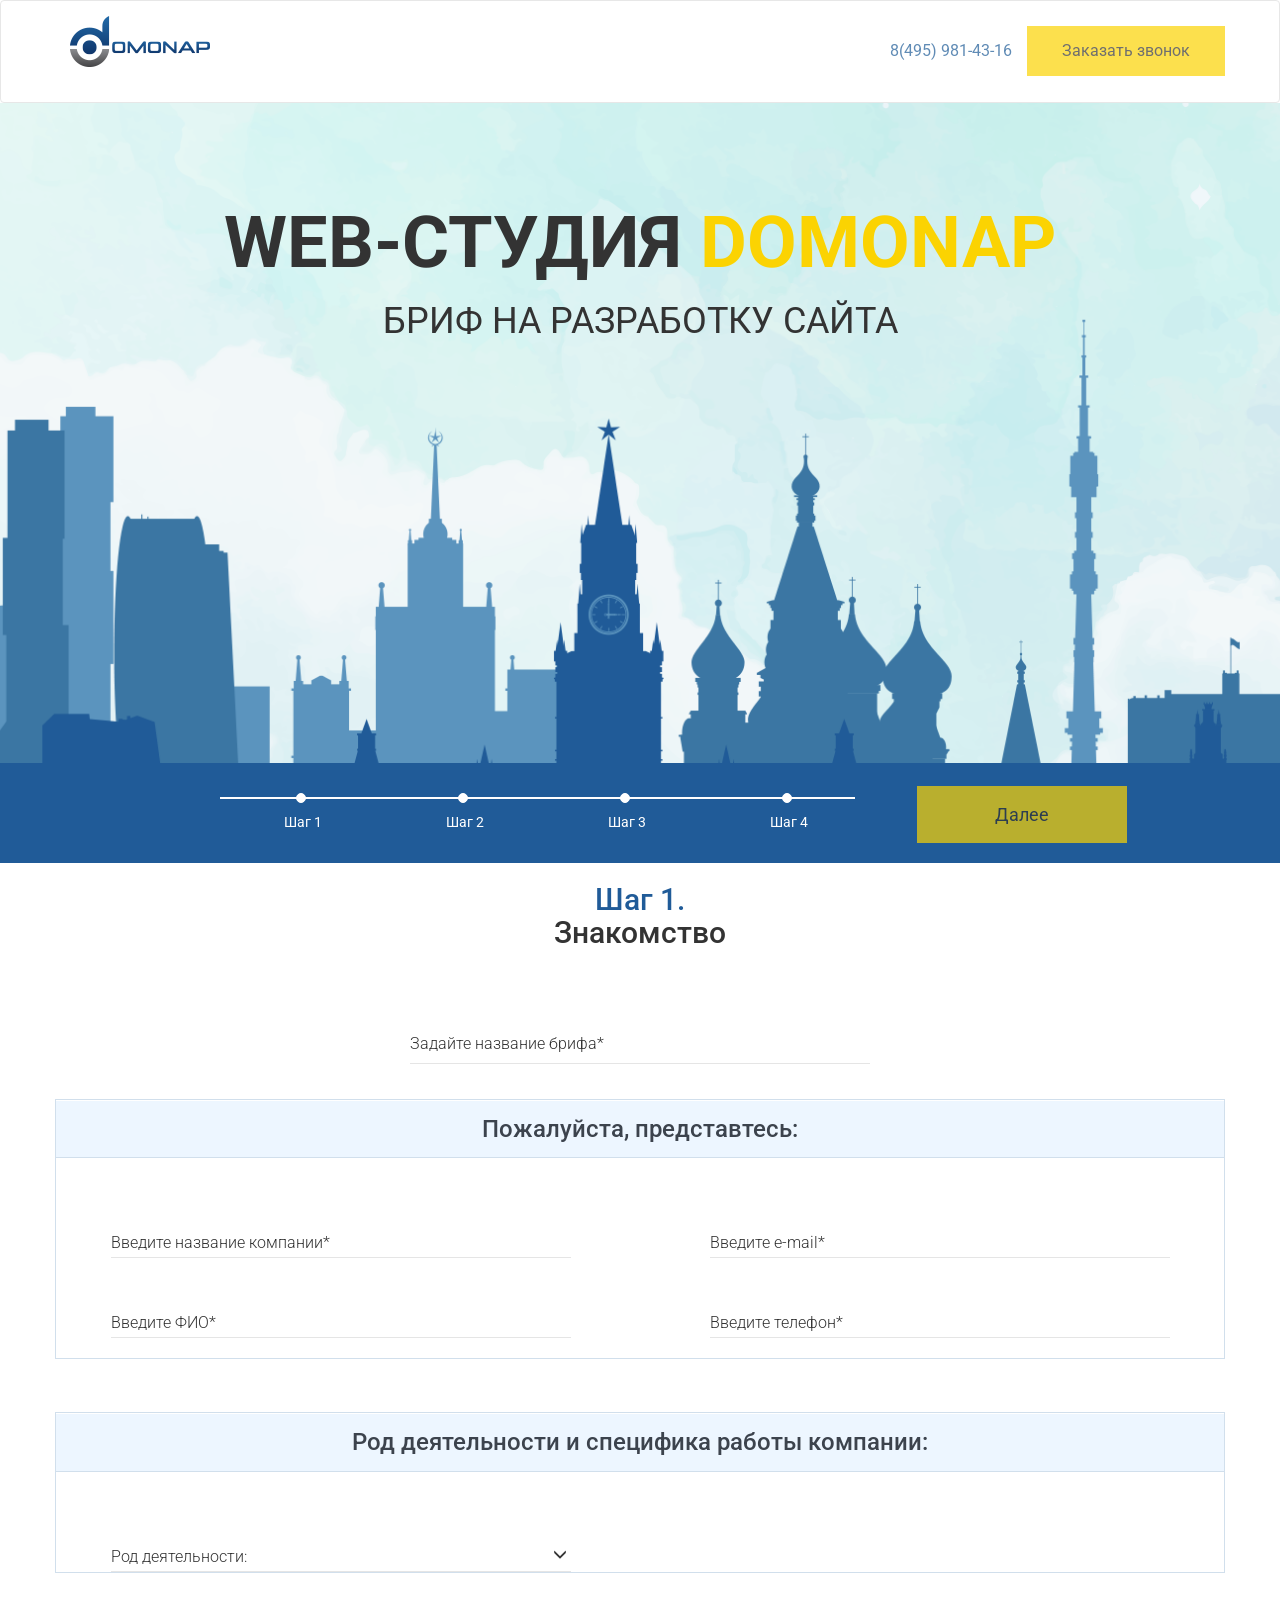
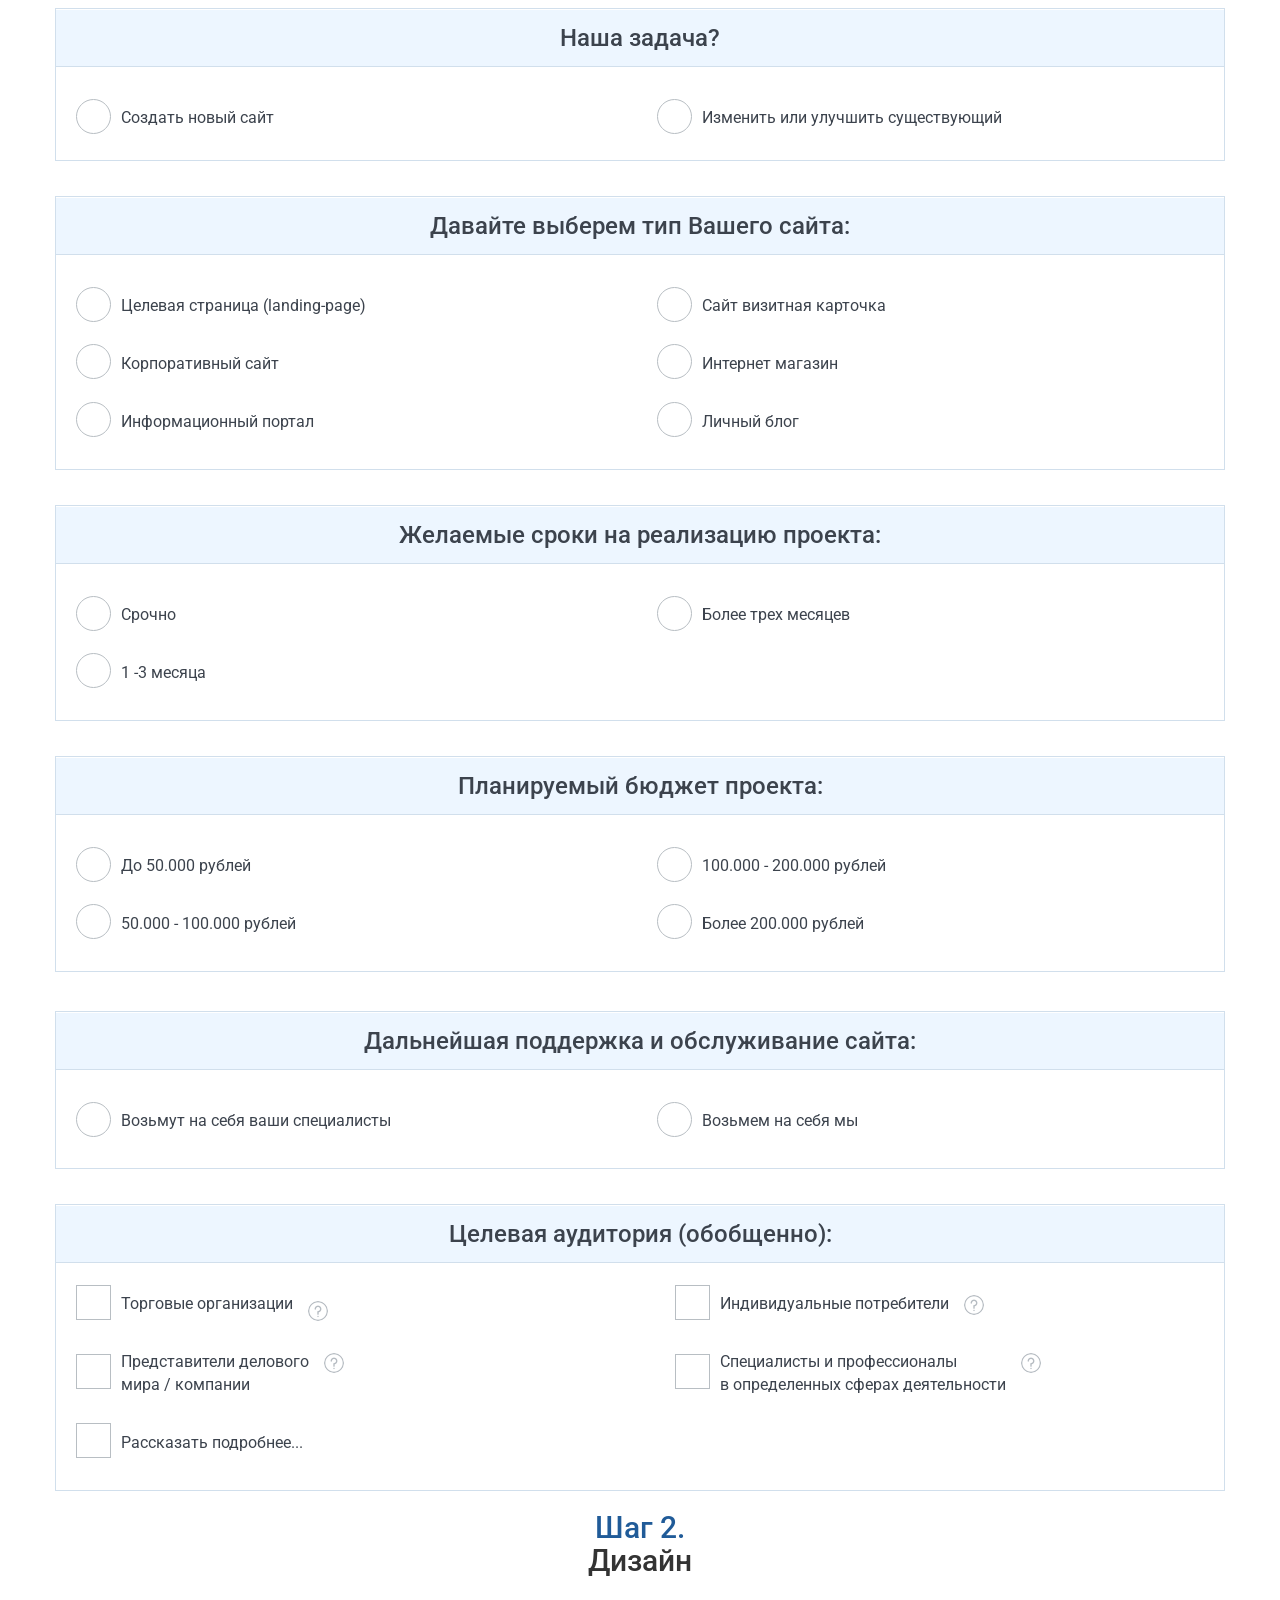
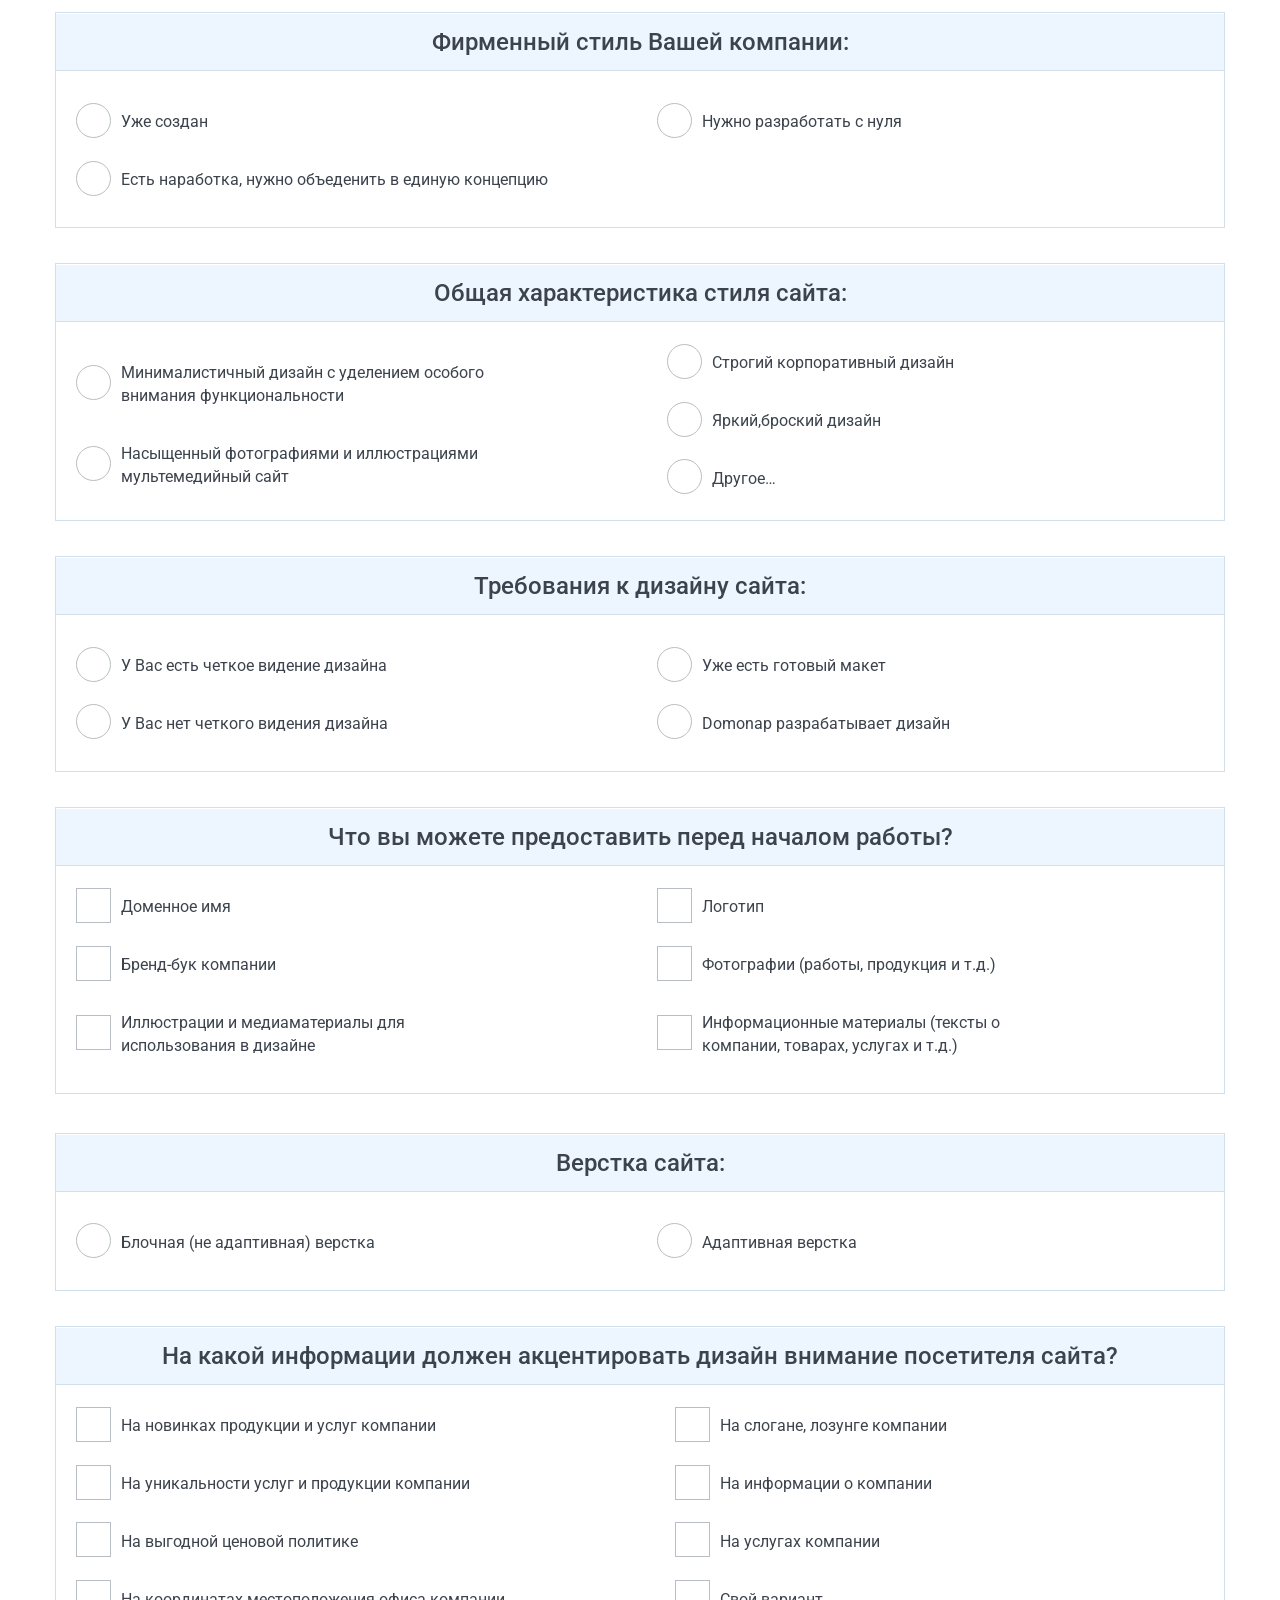
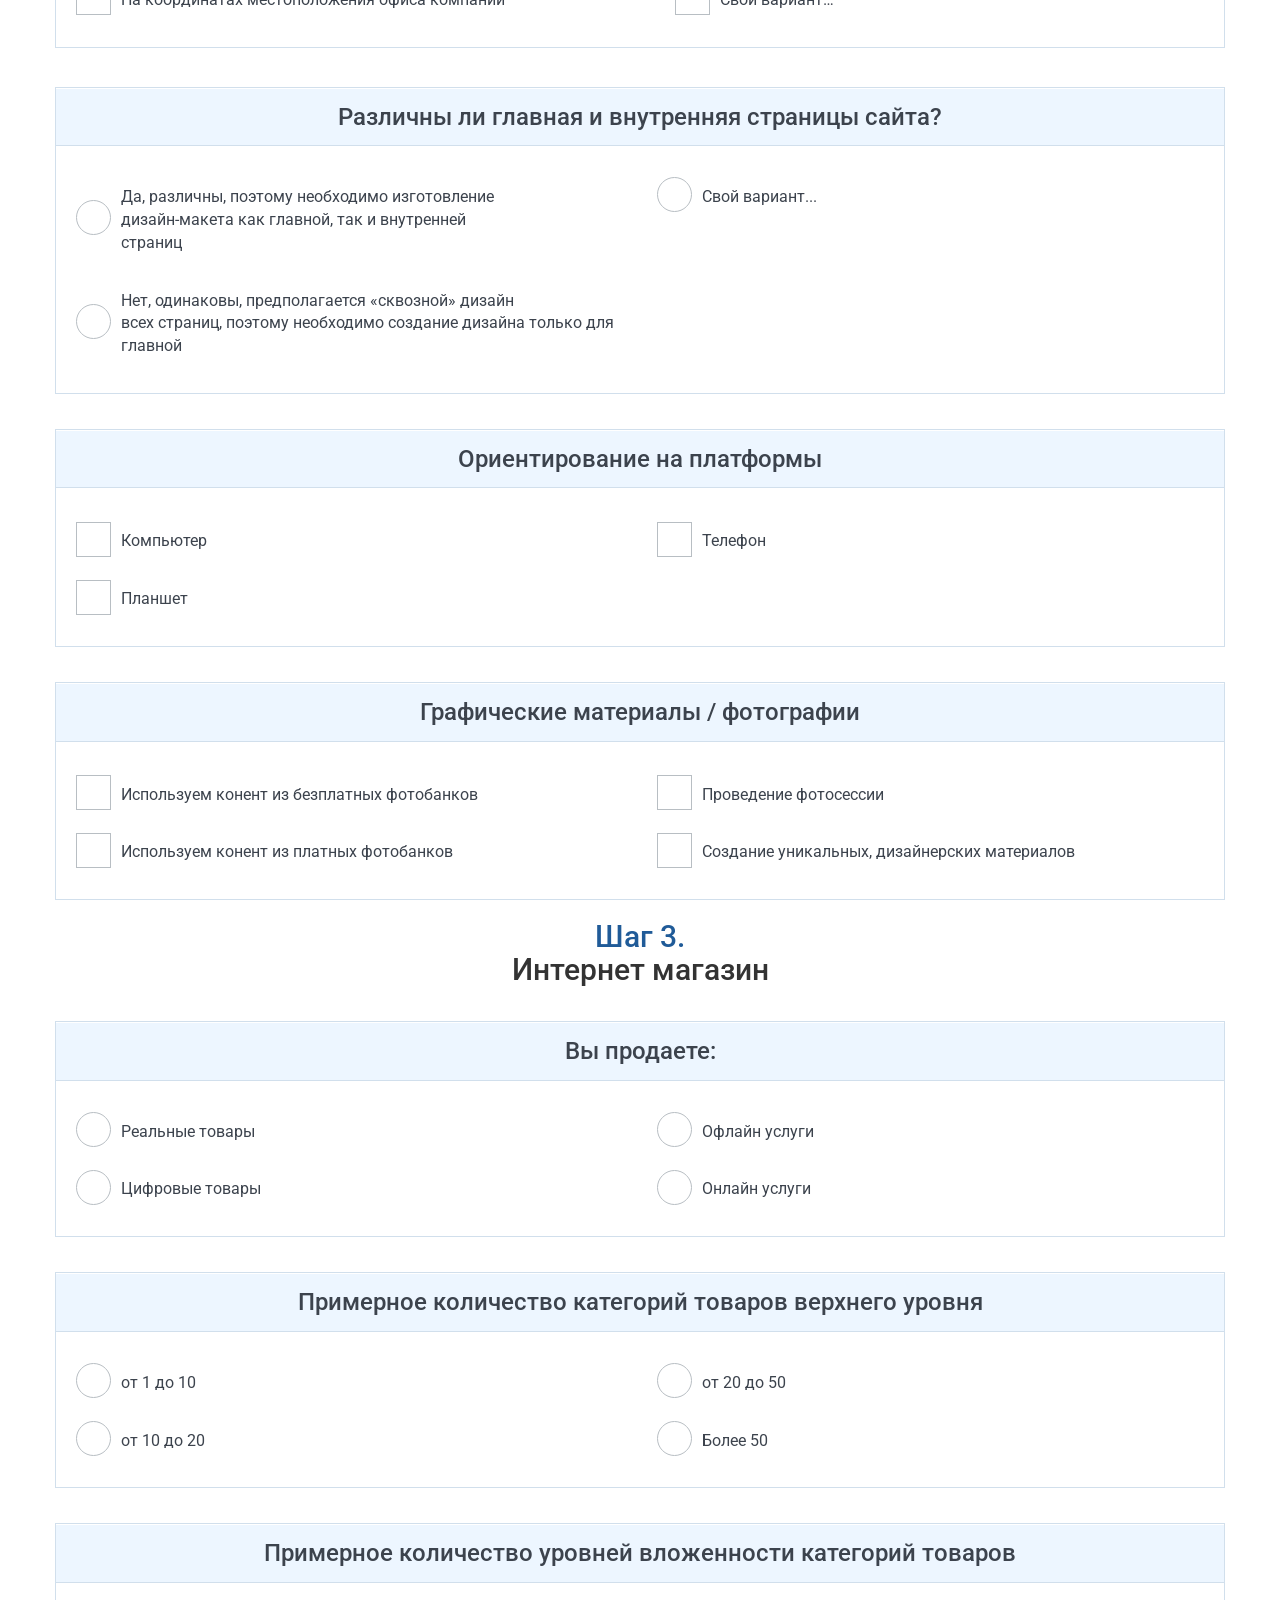
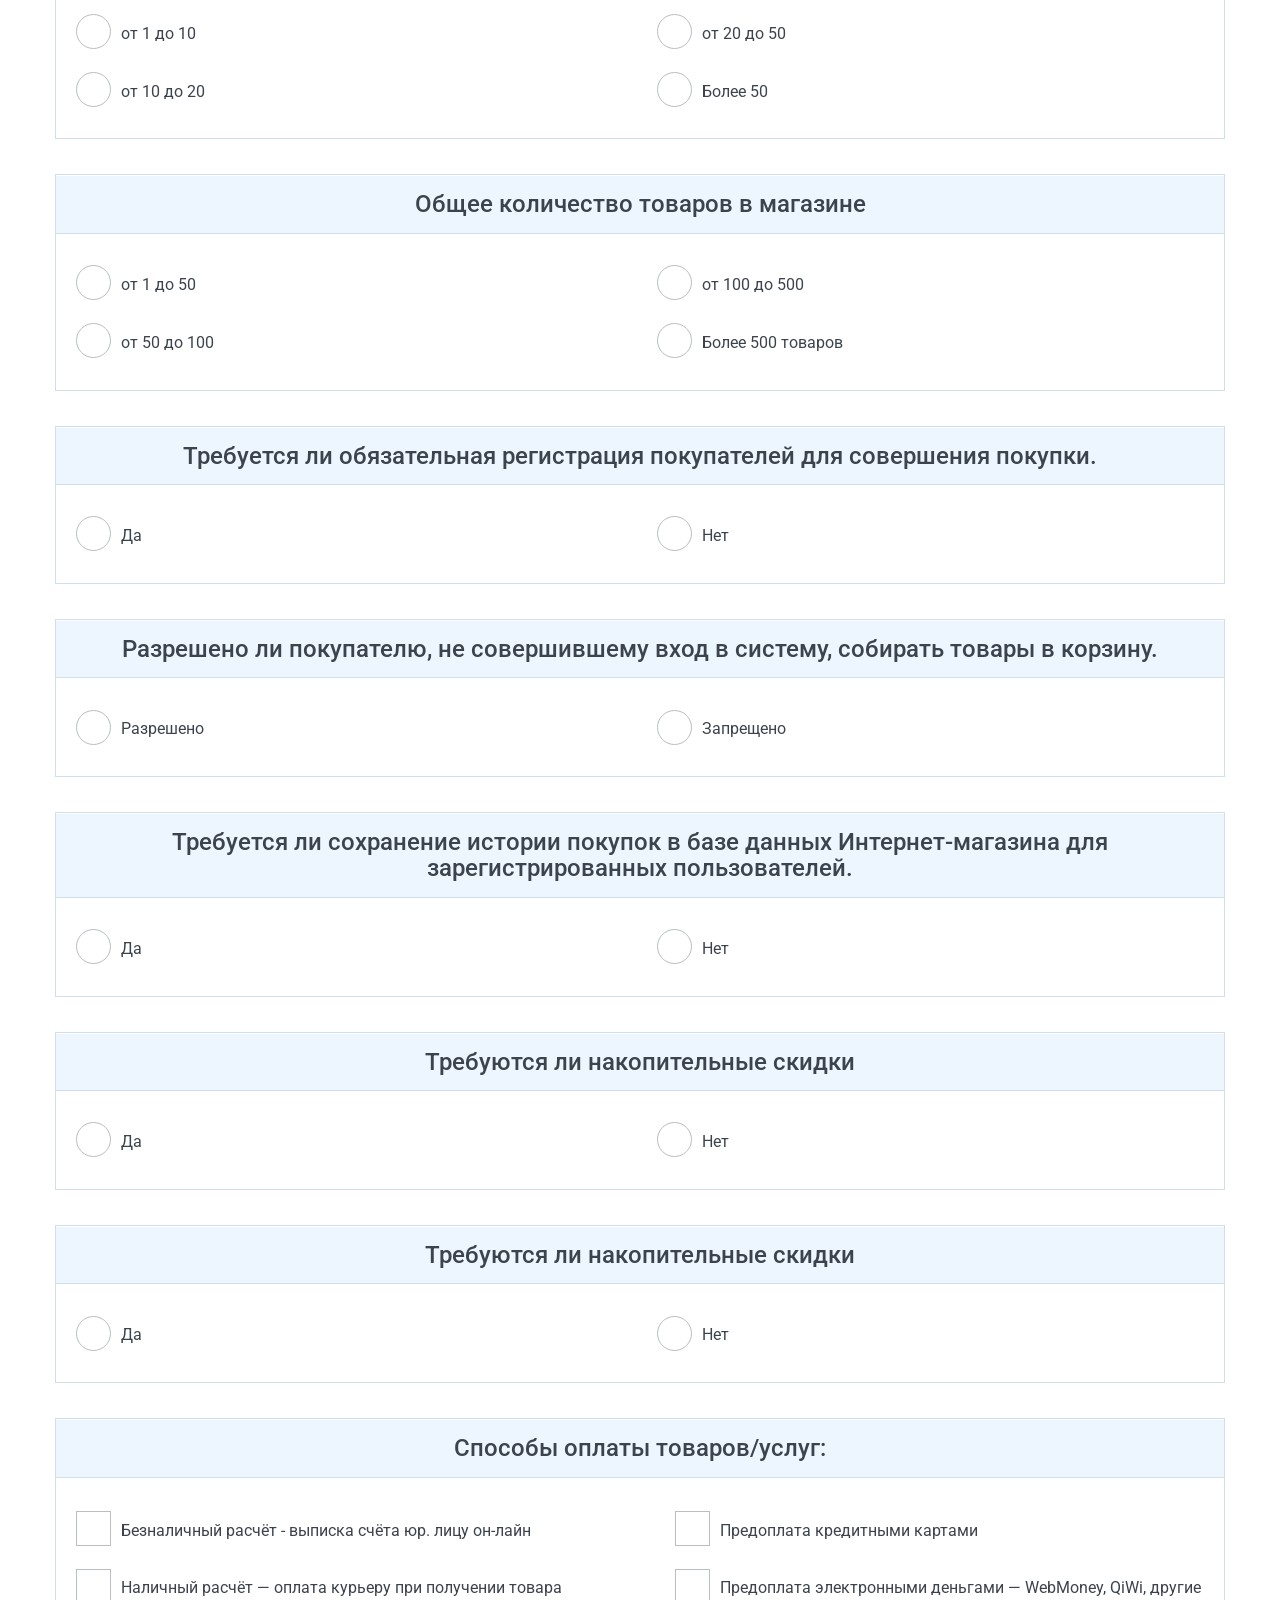
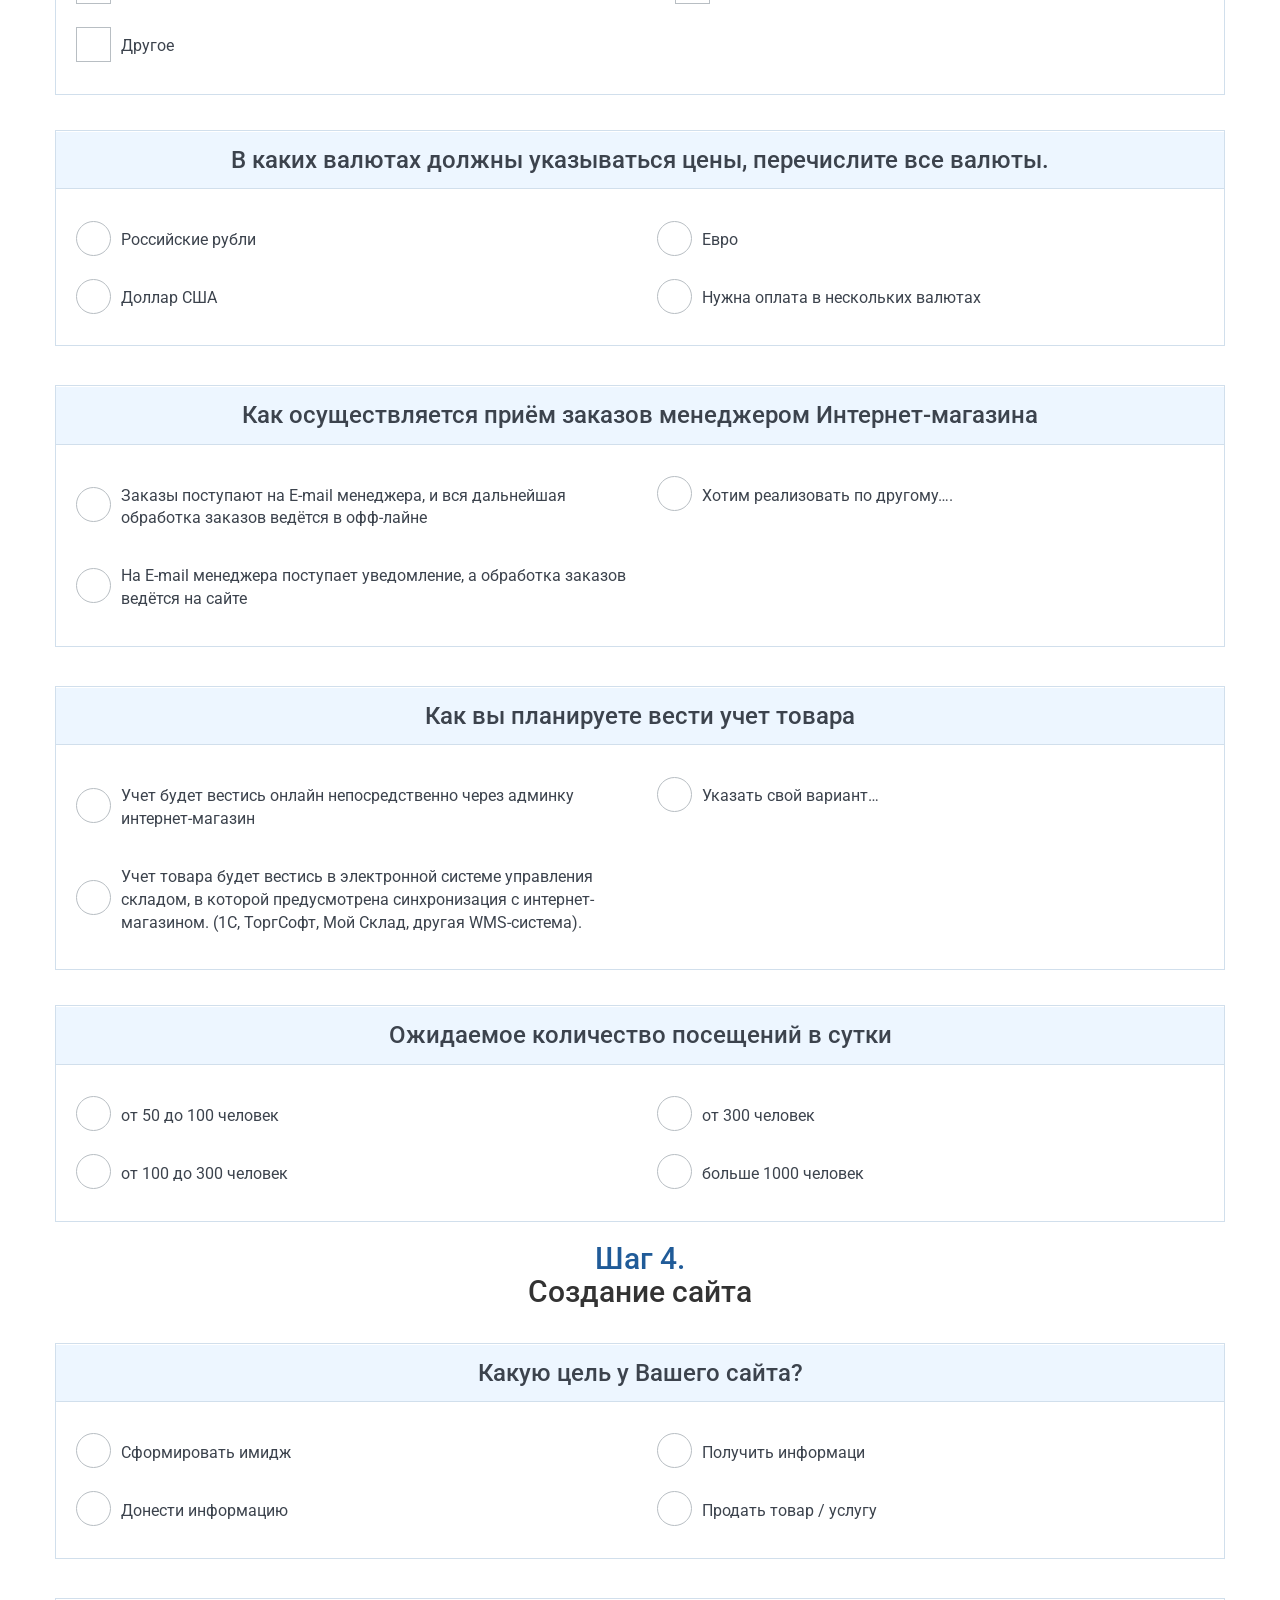
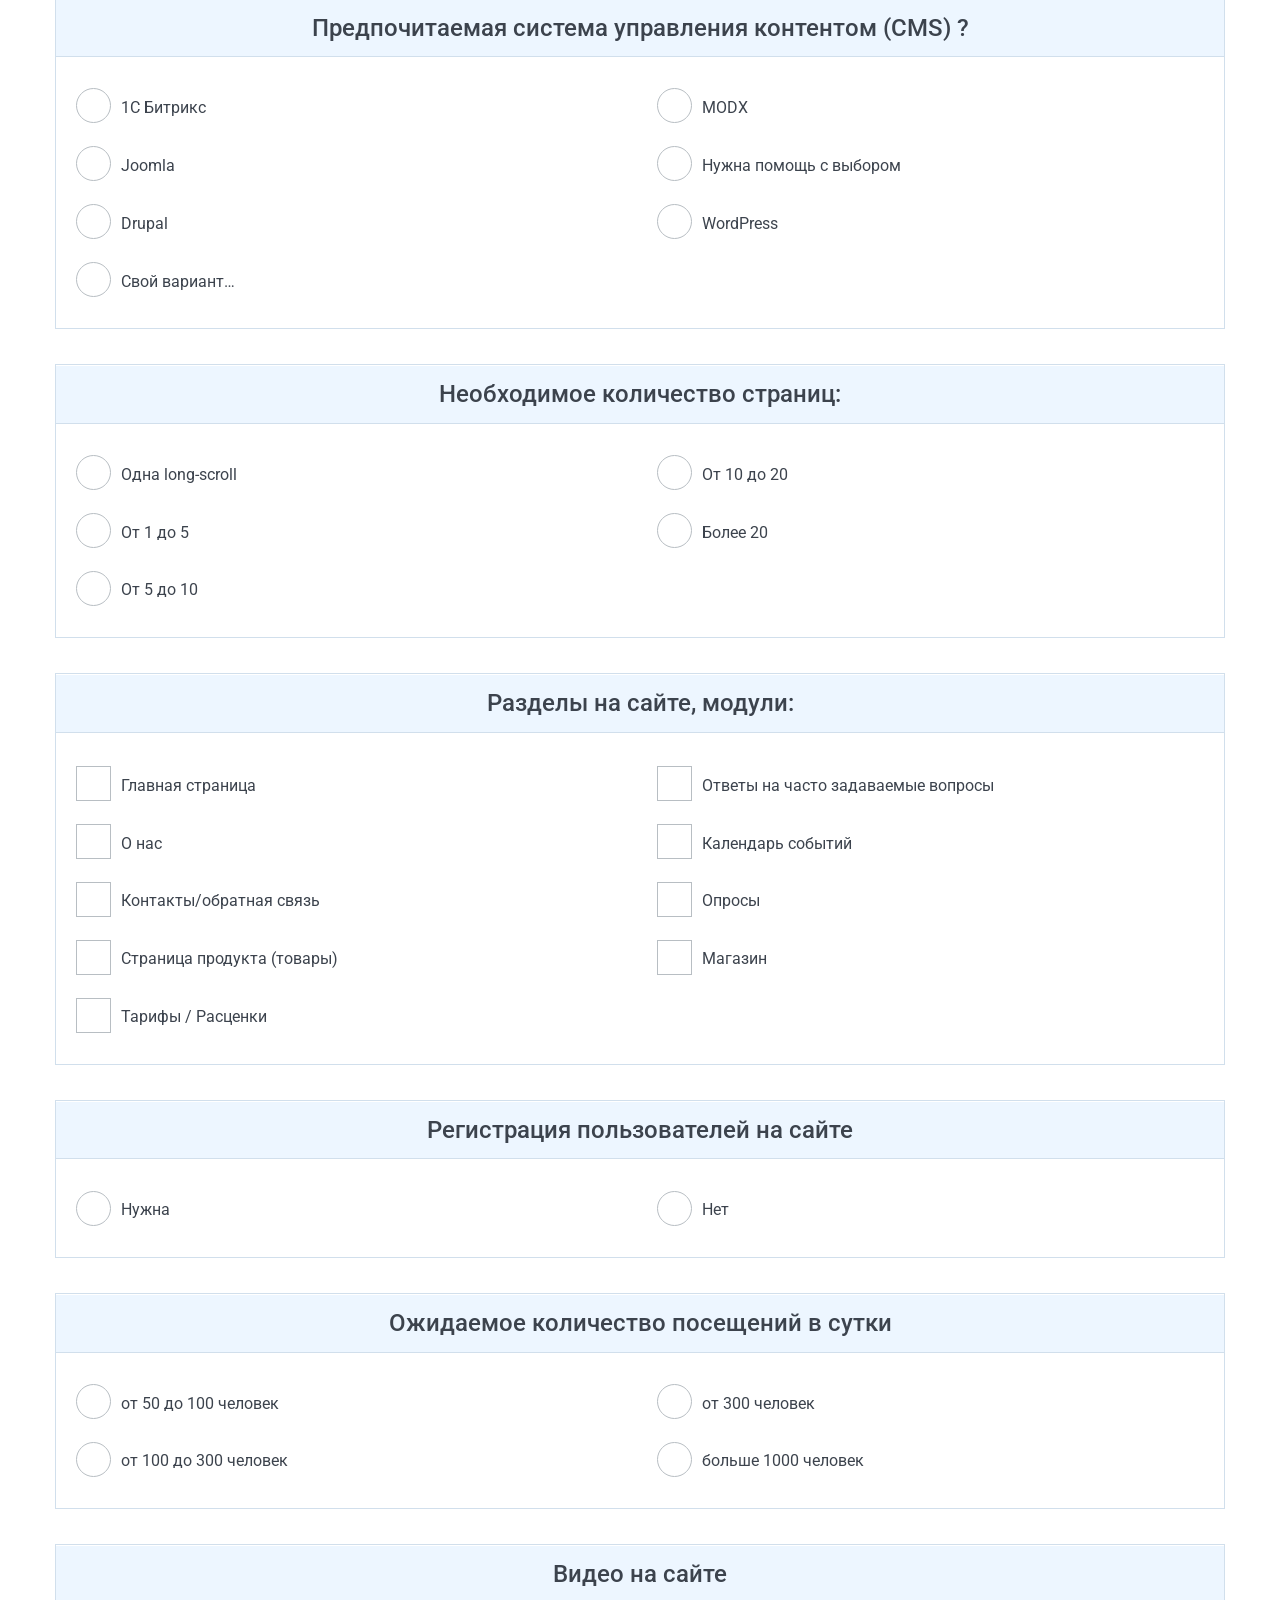
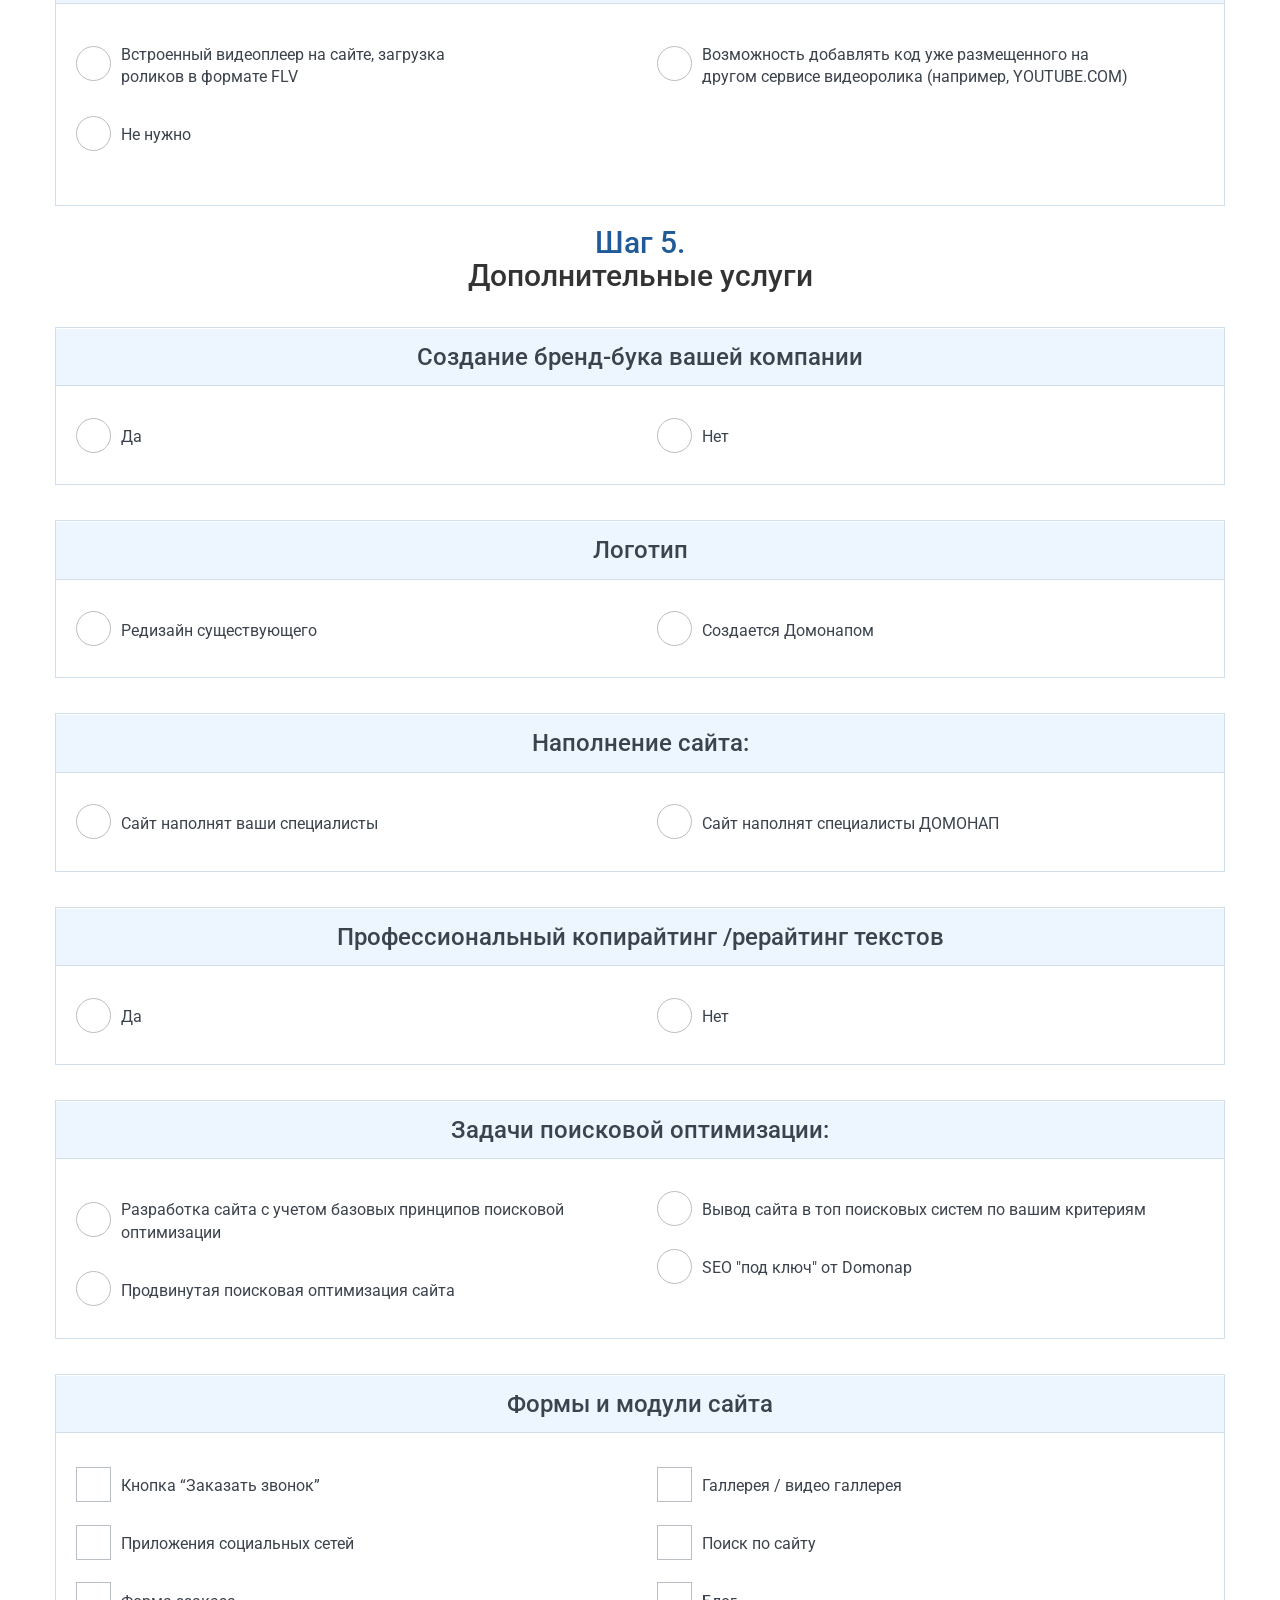
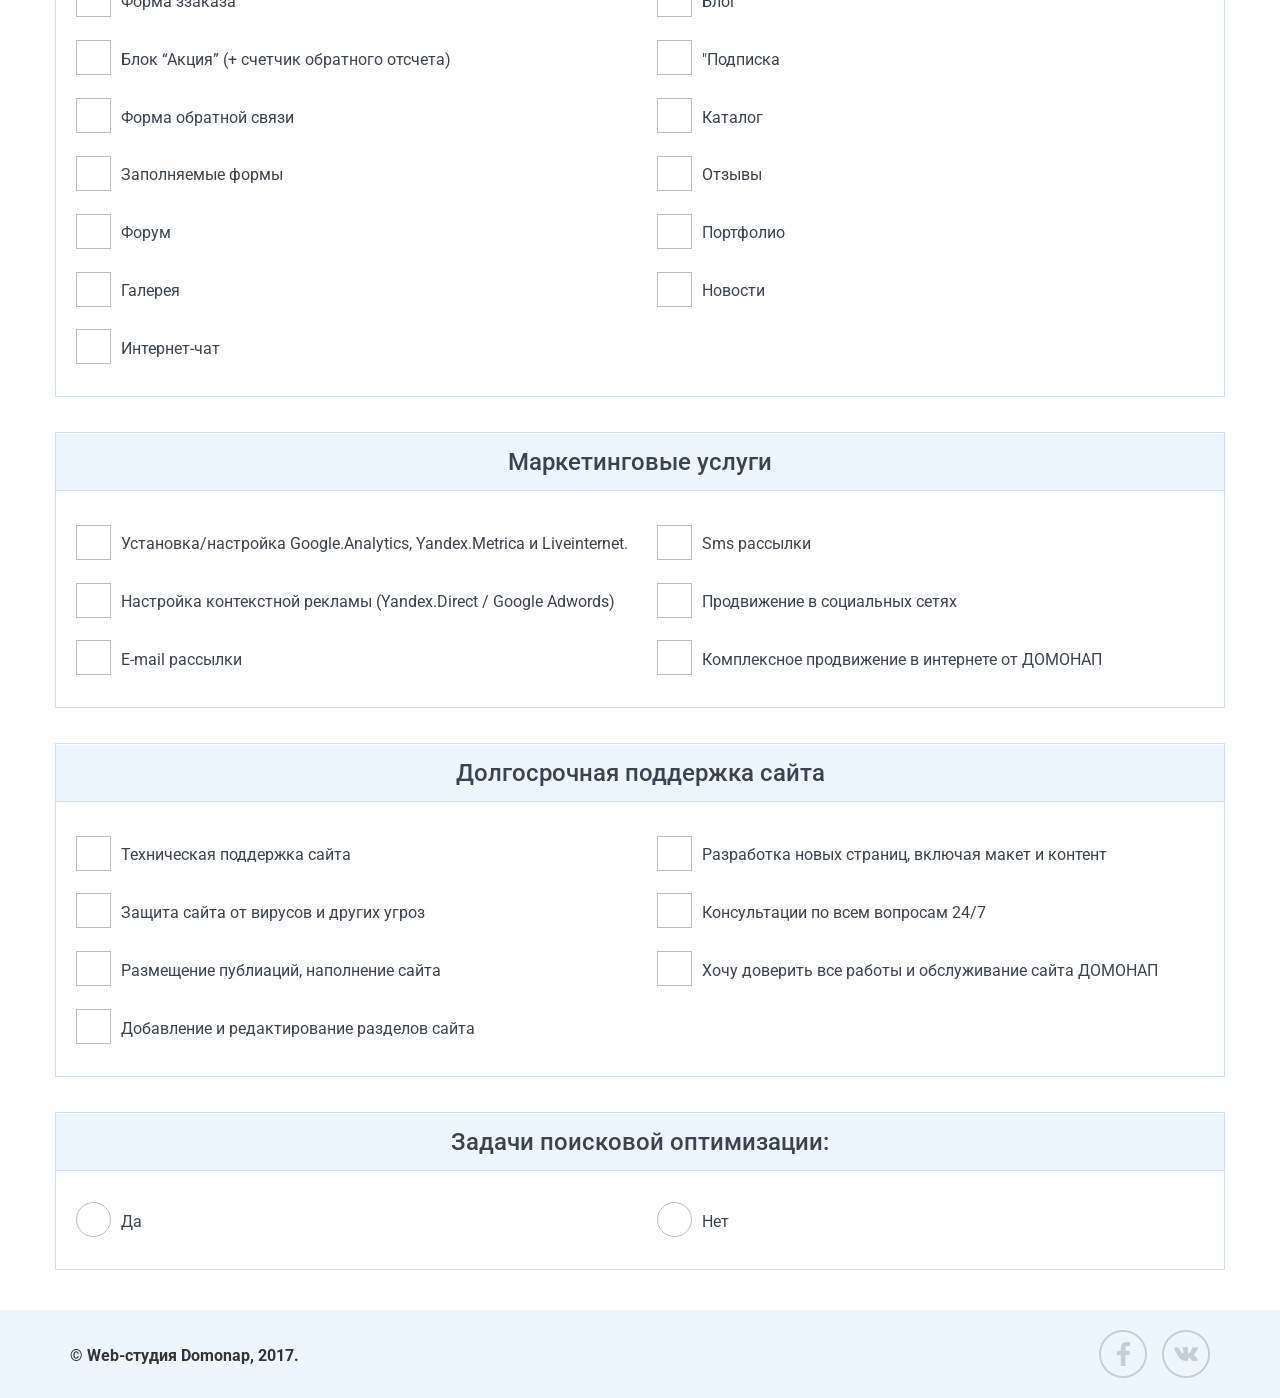
==== commit f7849026: "font-color" ====
--- a/index.html
+++ b/index.html
@@ -299,30 +299,30 @@
                 <div class="col-md-8 introduce_2">
                     <h5>Общая характеристика стиля сайта:</h5>
                 </div>
-                <div class="row">
-                    <div class="col-md-6 col-md-push-6 target_4А">
-                        <form class="ac-custom ac-radio ac-fill" autocomplete="off">
-                            <ul class="get-site-type">
+                <div class="row select-site-type">
+                    <div class="col-md-12 site_type">
+                        <form class="ac-custom ac-radio ac-fill" autocomplete="off">
+                            <ul>
                                 <li><input id="r23" name="r2" type="radio"><label for="r23">Минималистичный дизайн с уделением особого <span>внимания функциональности</span></label></li>
                                 <li><input id="r24" name="r2" type="radio"><label for="r24">Насыщенный фотографиями и иллюстрациями <span>мультемедийный сайт</span></label></li>
-                            </ul>
-                        </form>
-                    </div>
-                <div class="col-md-6 col-md-pull-6 target_3">
-                    <form class="ac-custom ac-radio ac-fill" autocomplete="off">
-                        <ul class=" get-site-type">
-                            <li><input id="r21" name="r2" type="radio"><label for="r21">Строгий корпоративный дизайн</label></li>
-                            <li><input id="r22" name="r2" type="radio"><label for="r22">Яркий,броский дизайн</label></li>
-                            <li><input class="get-site-type-other" id="r25" name="r2" type="radio"><label for="r25">Другое…</label></li>
-                        </ul>
-                    </form>
-                    <div class="input" id="more_2">
-                        <label for="other">Опишите общие характеристики стиля сайта</label>
-                        <input type="text" name="name" id="different">
-                        <span class="spin"></span>
-                    </div>
-                </div>
-            </div>
+                            <!--</ul>-->
+                    <!--    </form>
+                    </div>
+                    <div class="col-md-6 col-md-pull-6">-->
+                        <!--<form class="ac-custom ac-radio ac-fill" autocomplete="off">-->
+                            <!--<ul>-->
+                                <li><input id="r21" name="r2" type="radio"><label for="r21">Строгий корпоративный дизайн</label></li>
+                                <li><input id="r22" name="r2" type="radio"><label for="r22">Яркий,броский дизайн</label></li>
+                                <li><input class="other" id="r25" name="r2" type="radio"><label for="r25">Другое…</label></li>
+                            </ul>
+                        </form>
+                        <div class="input" id="other-description">
+                            <label for="other">Опишите общие характеристики стиля сайта</label>
+                            <input type="text" name="name" id="different">
+                            <span class="spin"></span>
+                        </div>
+                    </div>
+                </div>
             </div>
             <div class="row point_5">
                 <div class="col-md-2"></div>
@@ -419,7 +419,7 @@
                 <div class="row">
                     <div class="col-md-12">
                         <form class="ac-custom ac-radio ac-fill" autocomplete="off">
-                            <ul class="site_type get-site-type_2">
+                            <ul class="site_type get-pages-difference">
                                 <li><input id="r32" name="r5" type="radio"><label for="r32">Да, различны, поэтому необходимо изготовление <span>дизайн-макета как главной, так и внутренней <span>страниц</span></span></label></li>
                                 <li><input id="r34" name="r5" type="radio"><label for="r34">Нет, одинаковы, предполагается «сквозной» дизайн <span>всех страниц, поэтому необходимо создание дизайна только для главной</span></label></li>
                                 <li><input class="get-site-type_2-two" id="r33" name="r5" type="radio" ><label for="r33">Свой вариант...</label></li>
--- a/css/style.css
+++ b/css/style.css
@@ -457,7 +457,7 @@
 
 
 #more,
-#more_2,
+#other-description,
 #more_3,
 #more_4,
 #more_5,
@@ -690,7 +690,7 @@
         display: inline-block;
     }
 
-    #more, #more_2, #more_3, #more_4, #more_5, #more_6, #more_7, #more_8 {
+    #more, #moreother-description_2, #more_3, #more_4, #more_5, #more_6, #more_7, #more_8 {
         min-width: 92%;
 
     }
@@ -823,6 +823,11 @@
     .input, .input label, .input input, .input .spin, .button, .button button {
         width: 90%;
     }
+
+    #more, #other-description, #more_3, #more_4, #more_5, #more_6, #more_7, #more_8 {
+        margin: -10px 0 15px 25px;
+
+    }
 }
 
 @media only screen and (max-width: 320px) {
--- a/css/component.css
+++ b/css/component.css
@@ -44,7 +44,7 @@
 	font-weight: 400;
 	padding: 0 0 10px 45px;
 	vertical-align: top;
-	color: rgba(0,0,0,0.6);
+	color: #3c434d;
 	cursor: pointer;
 	-webkit-transition: color 0.3s;
 	transition: color 0.3s;
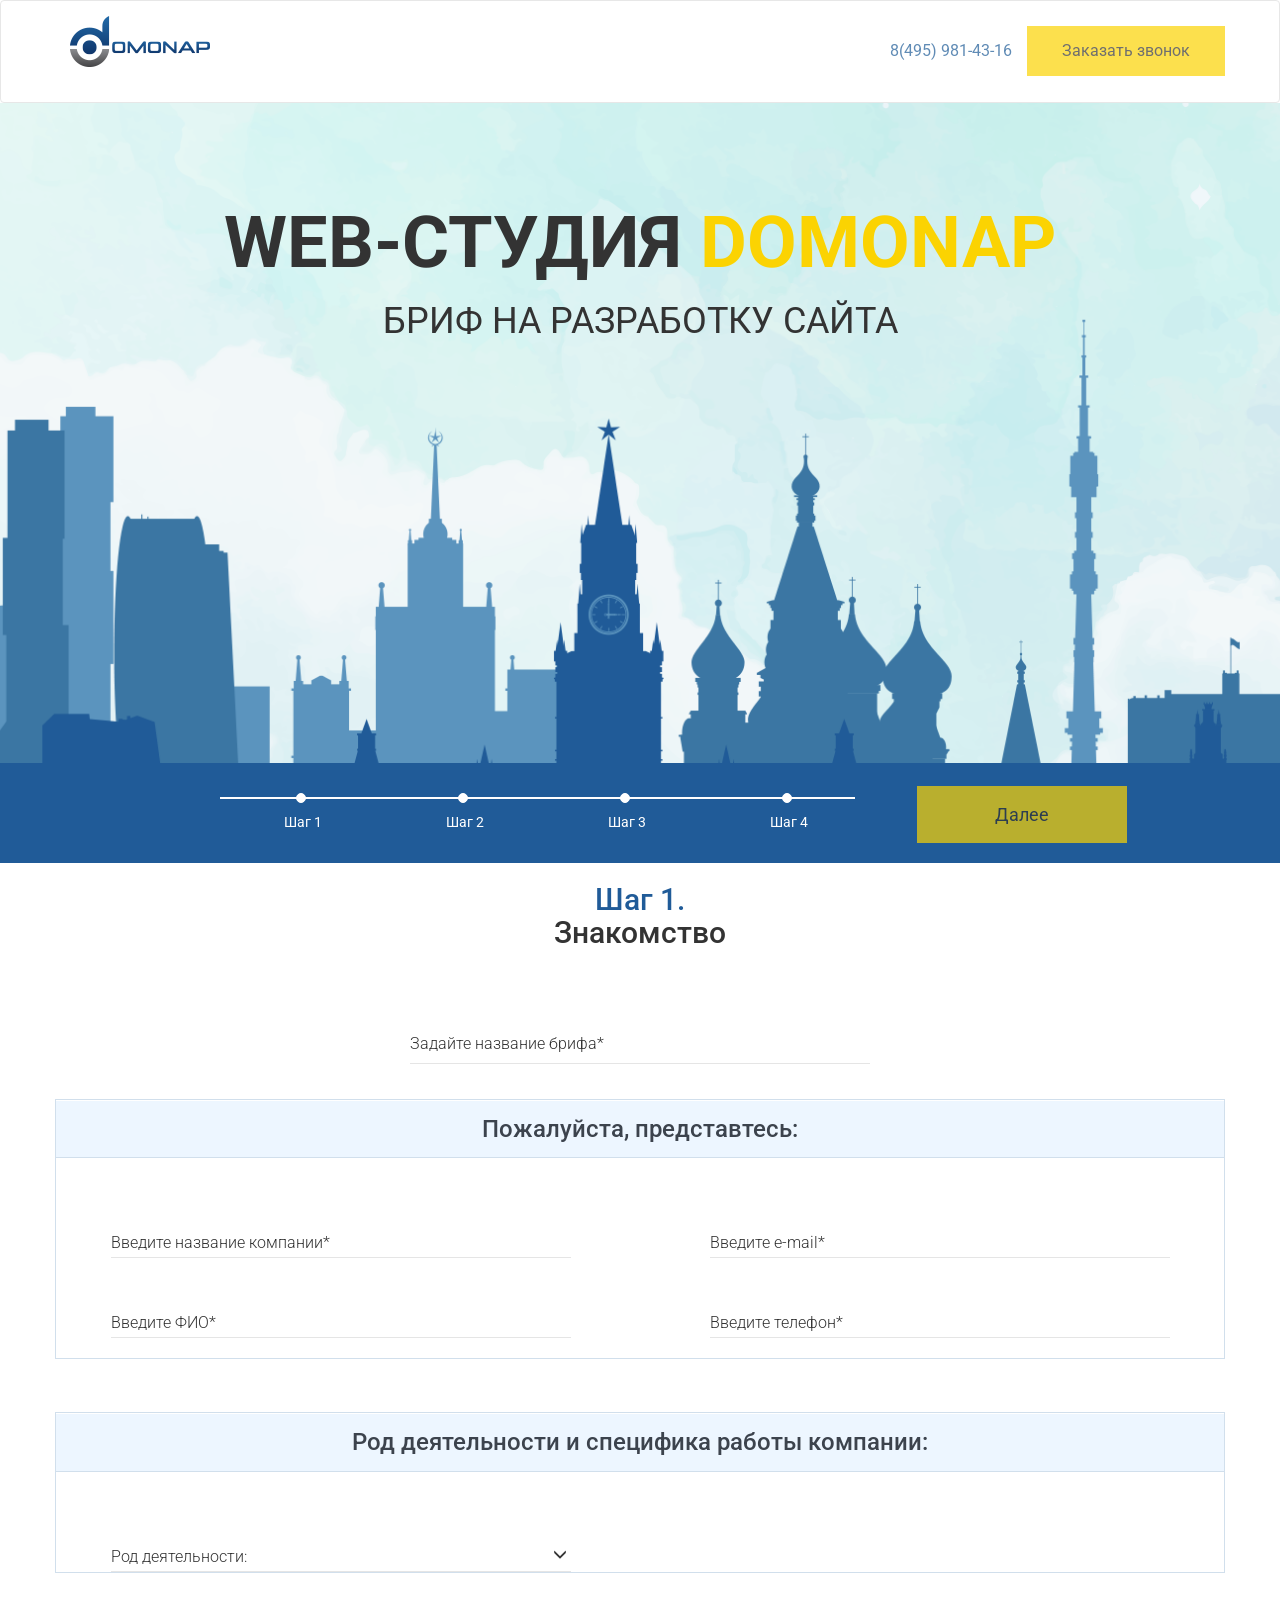
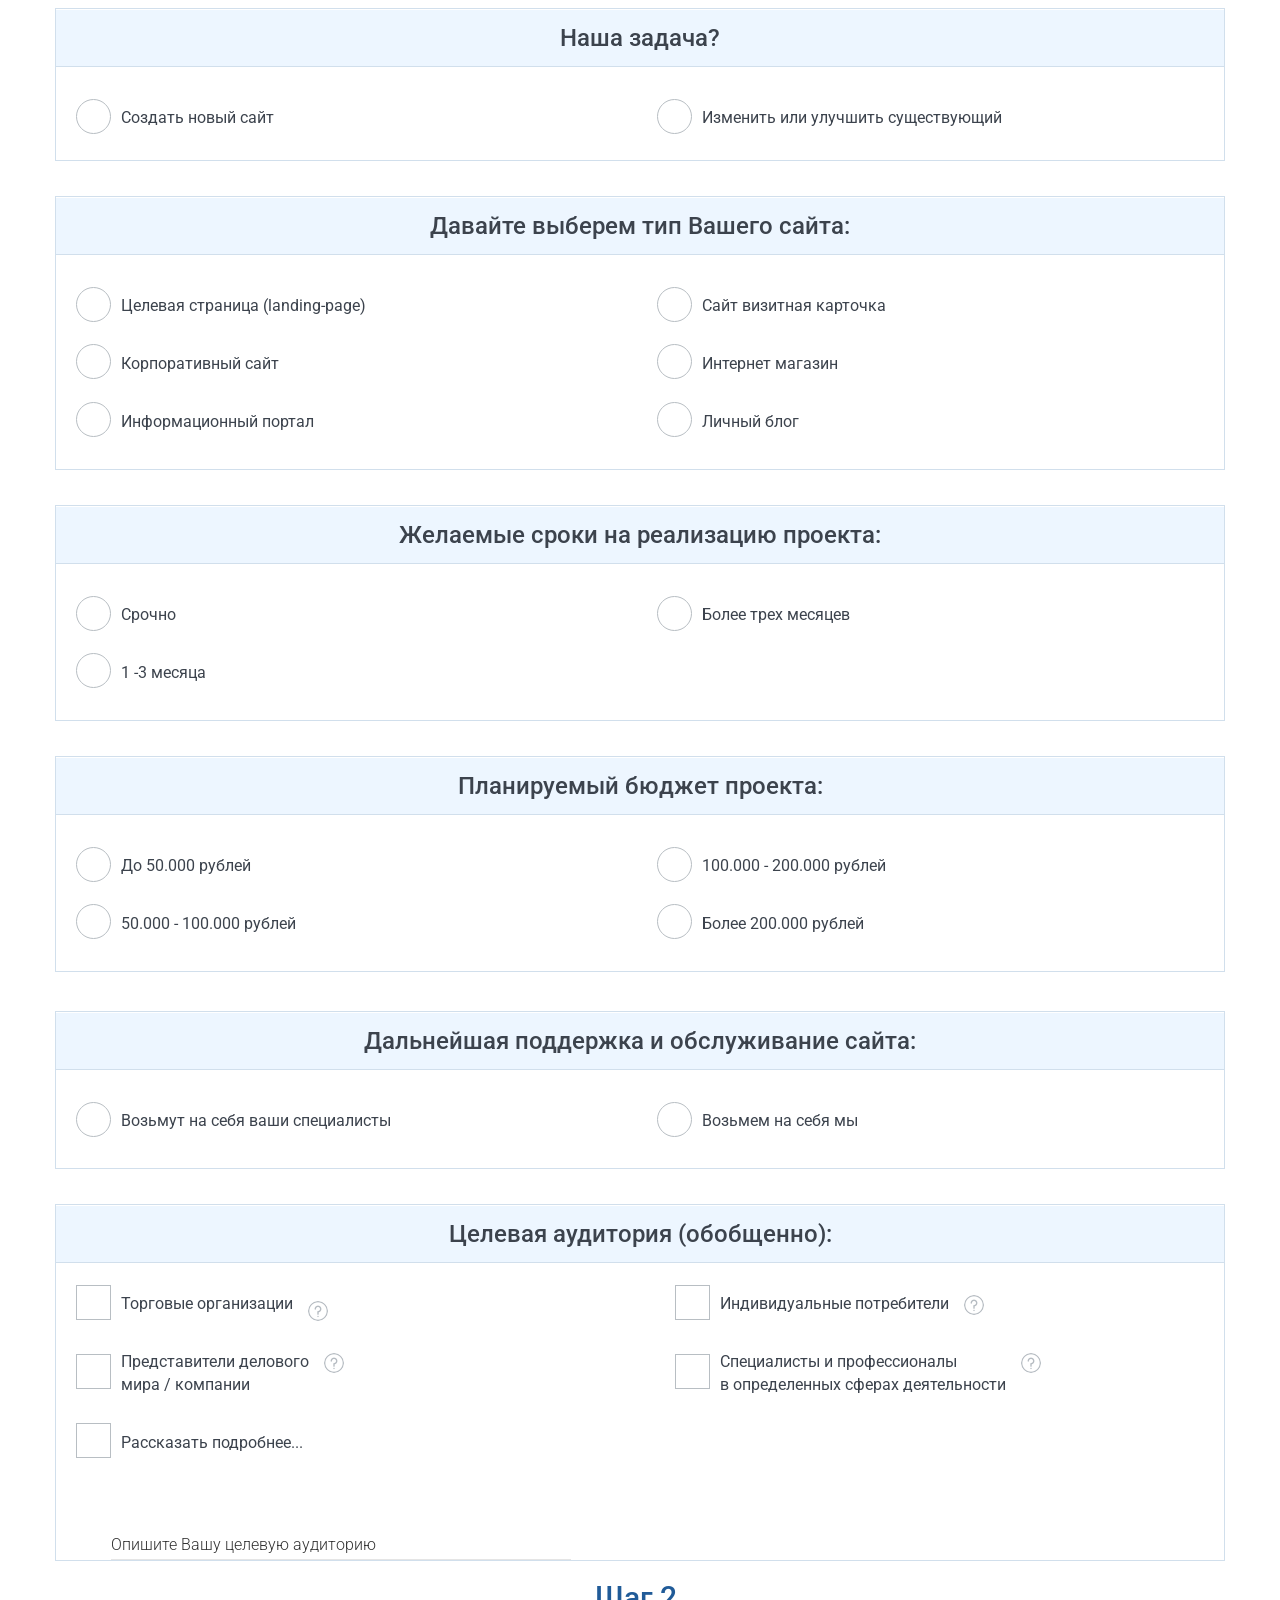
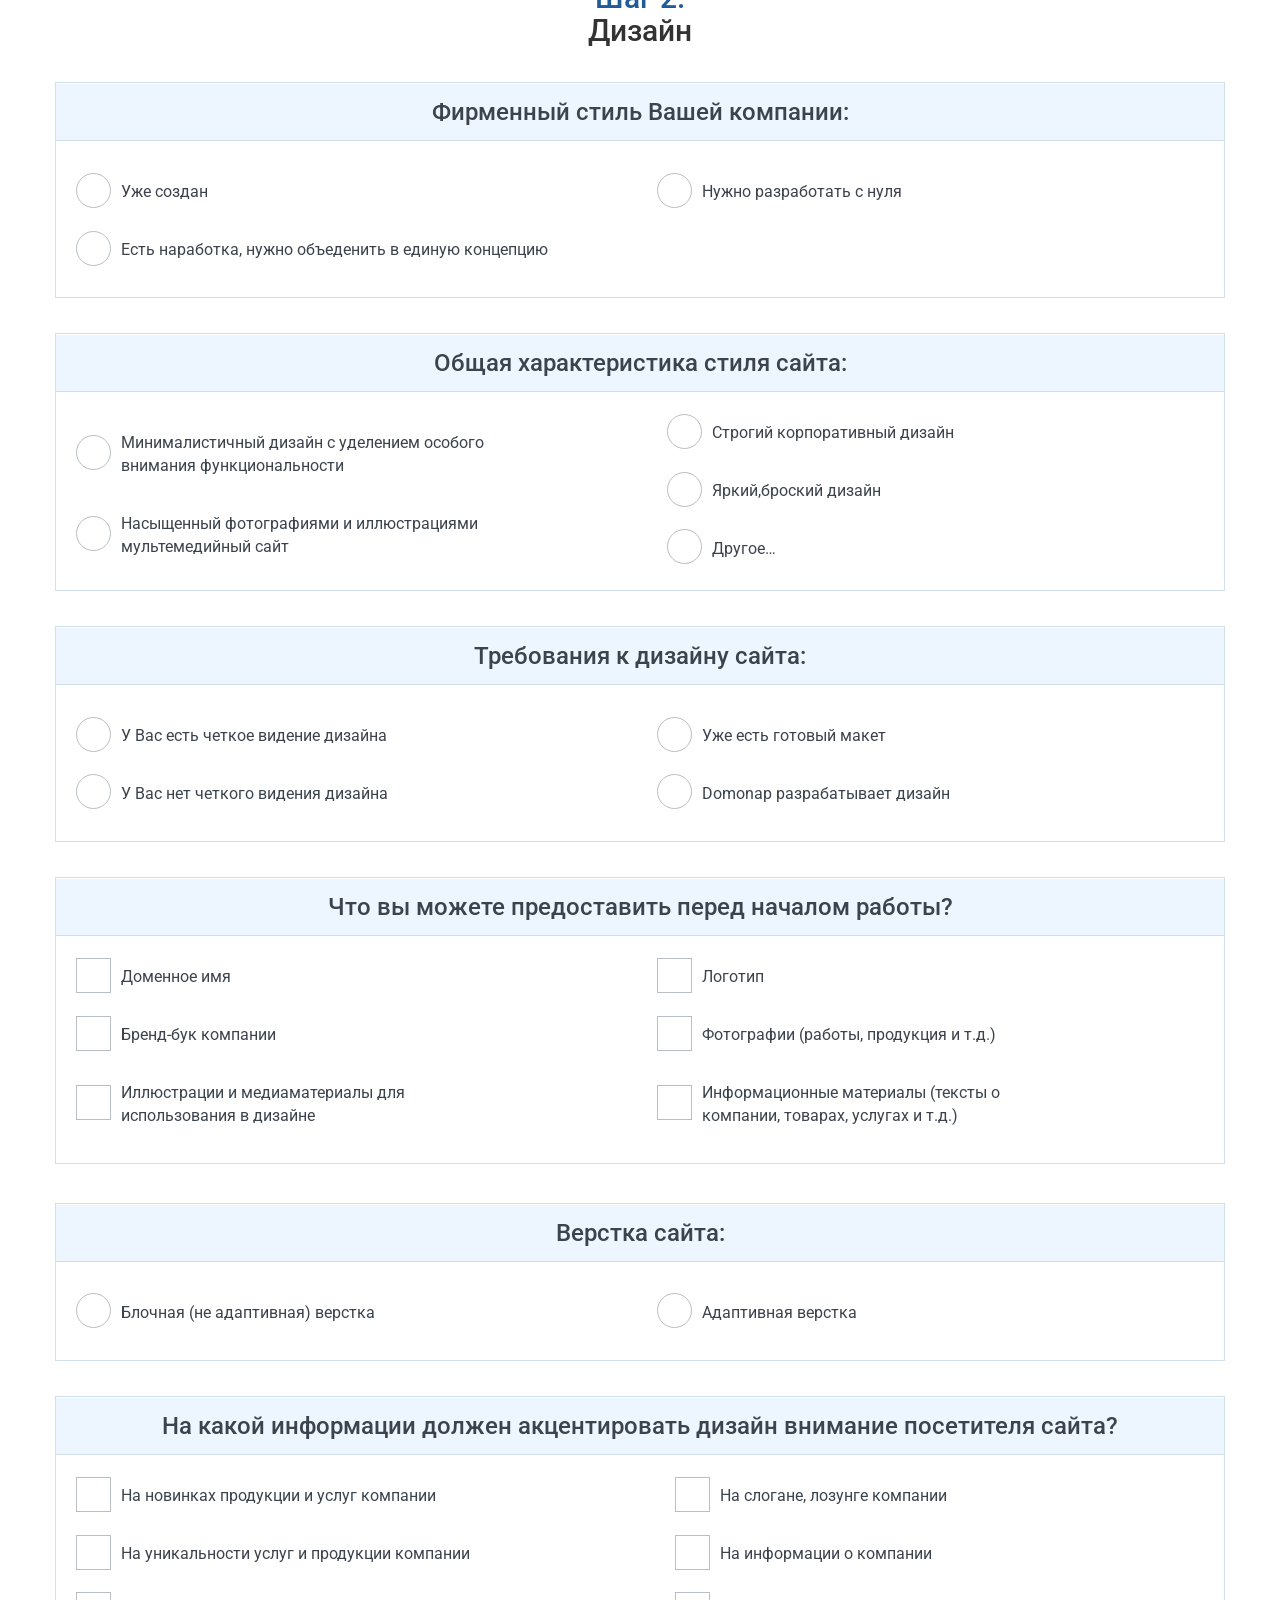
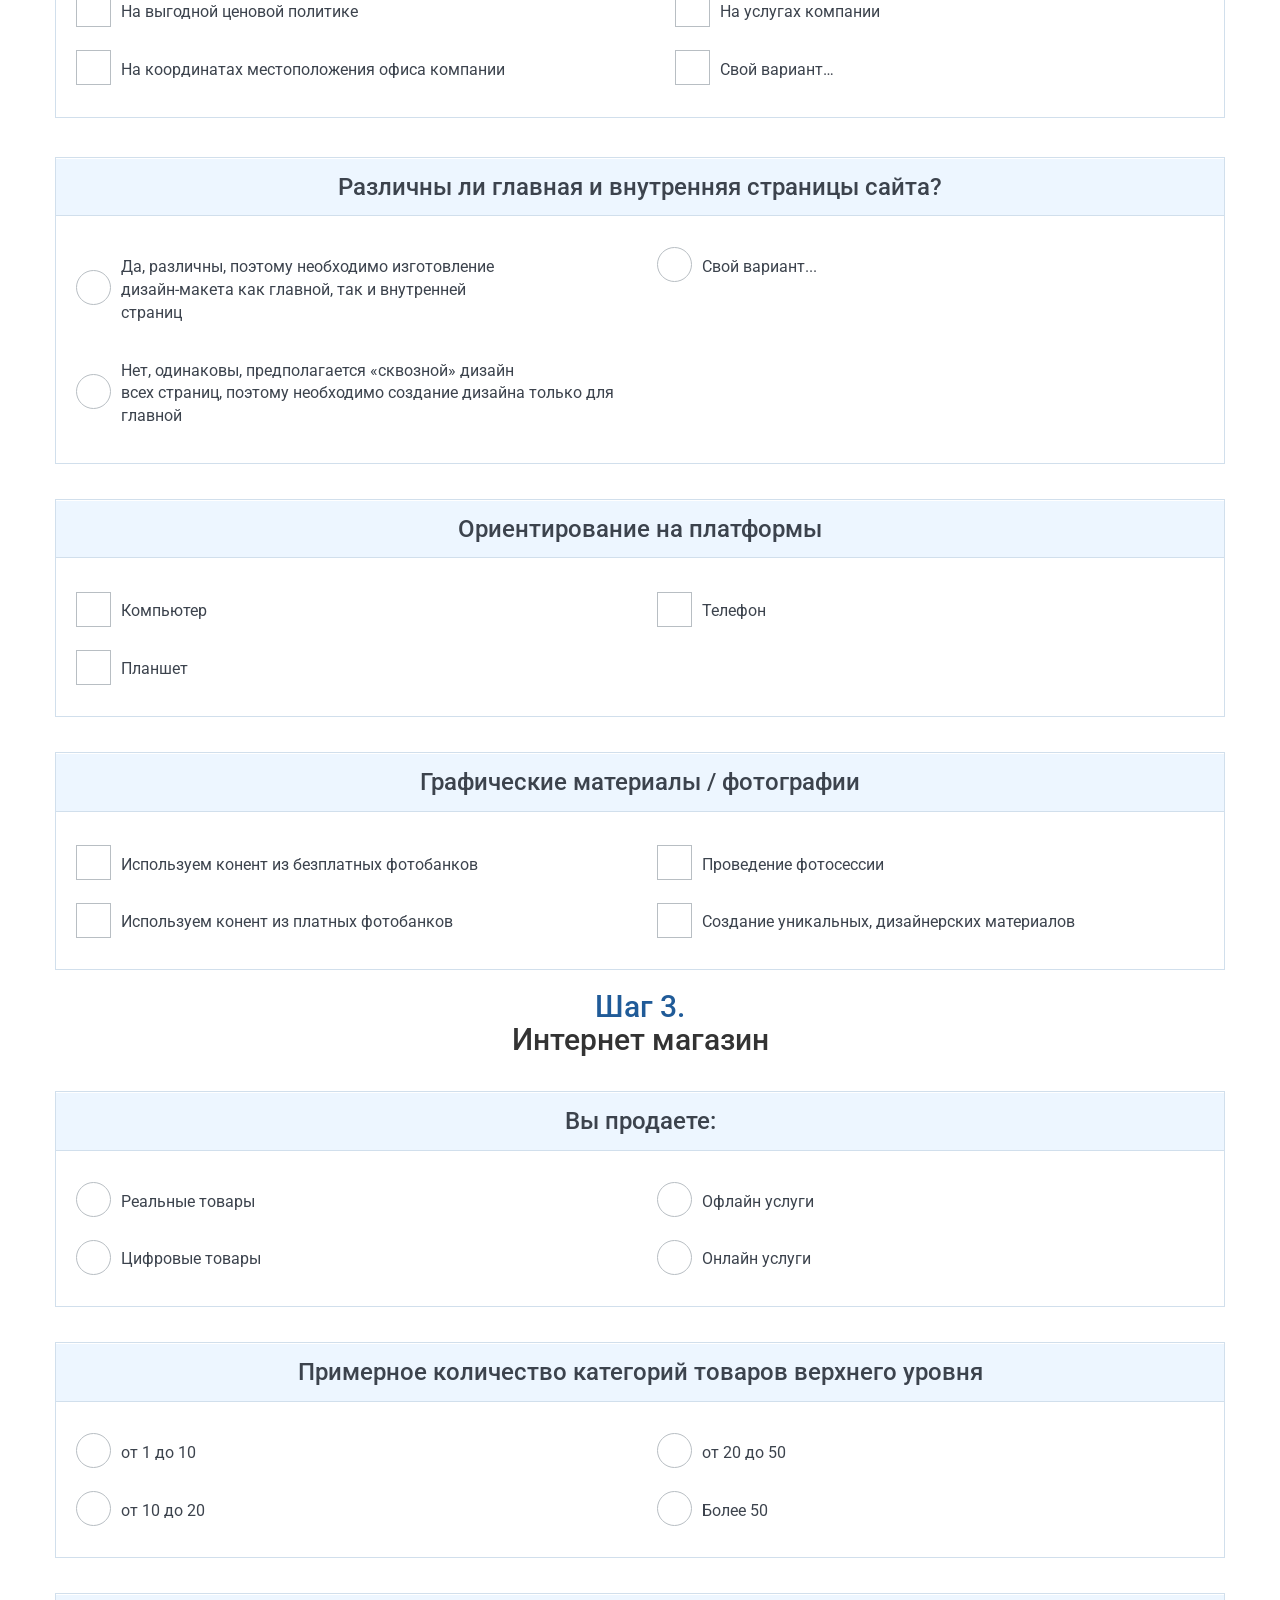
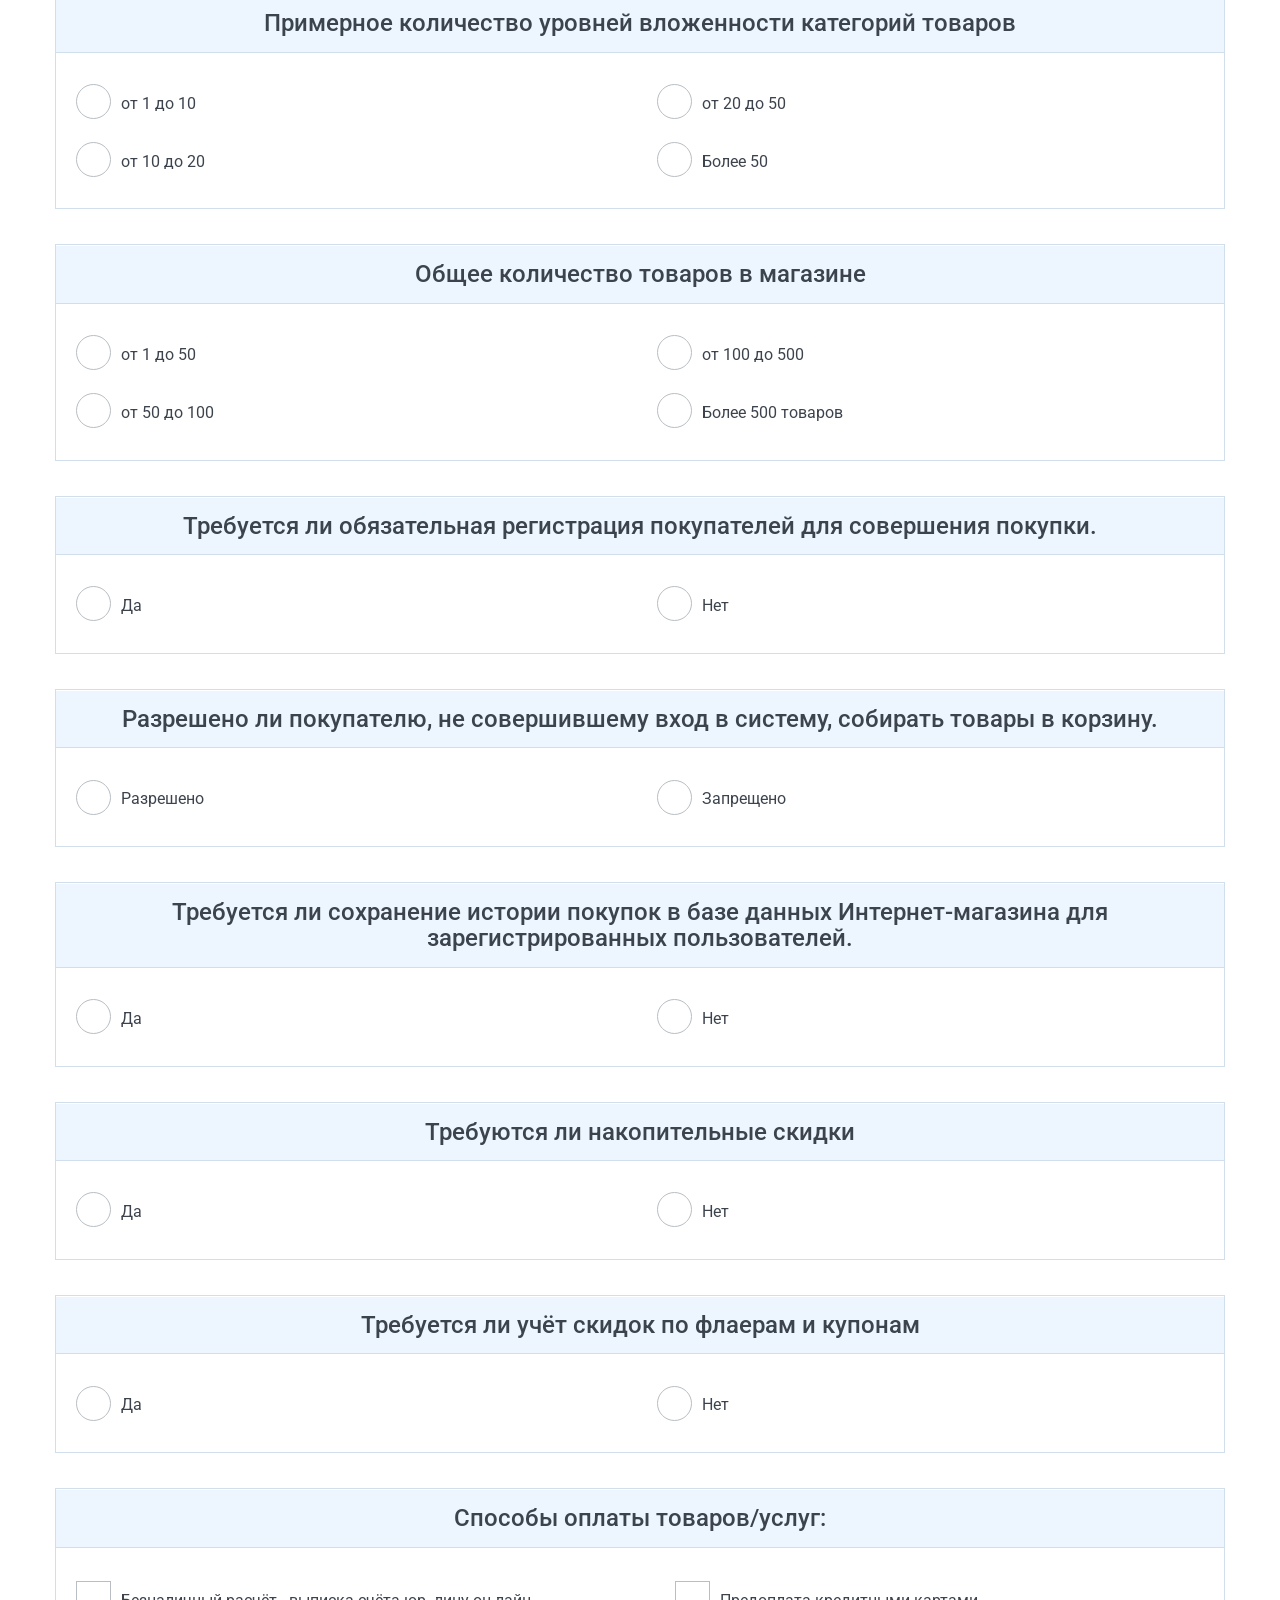
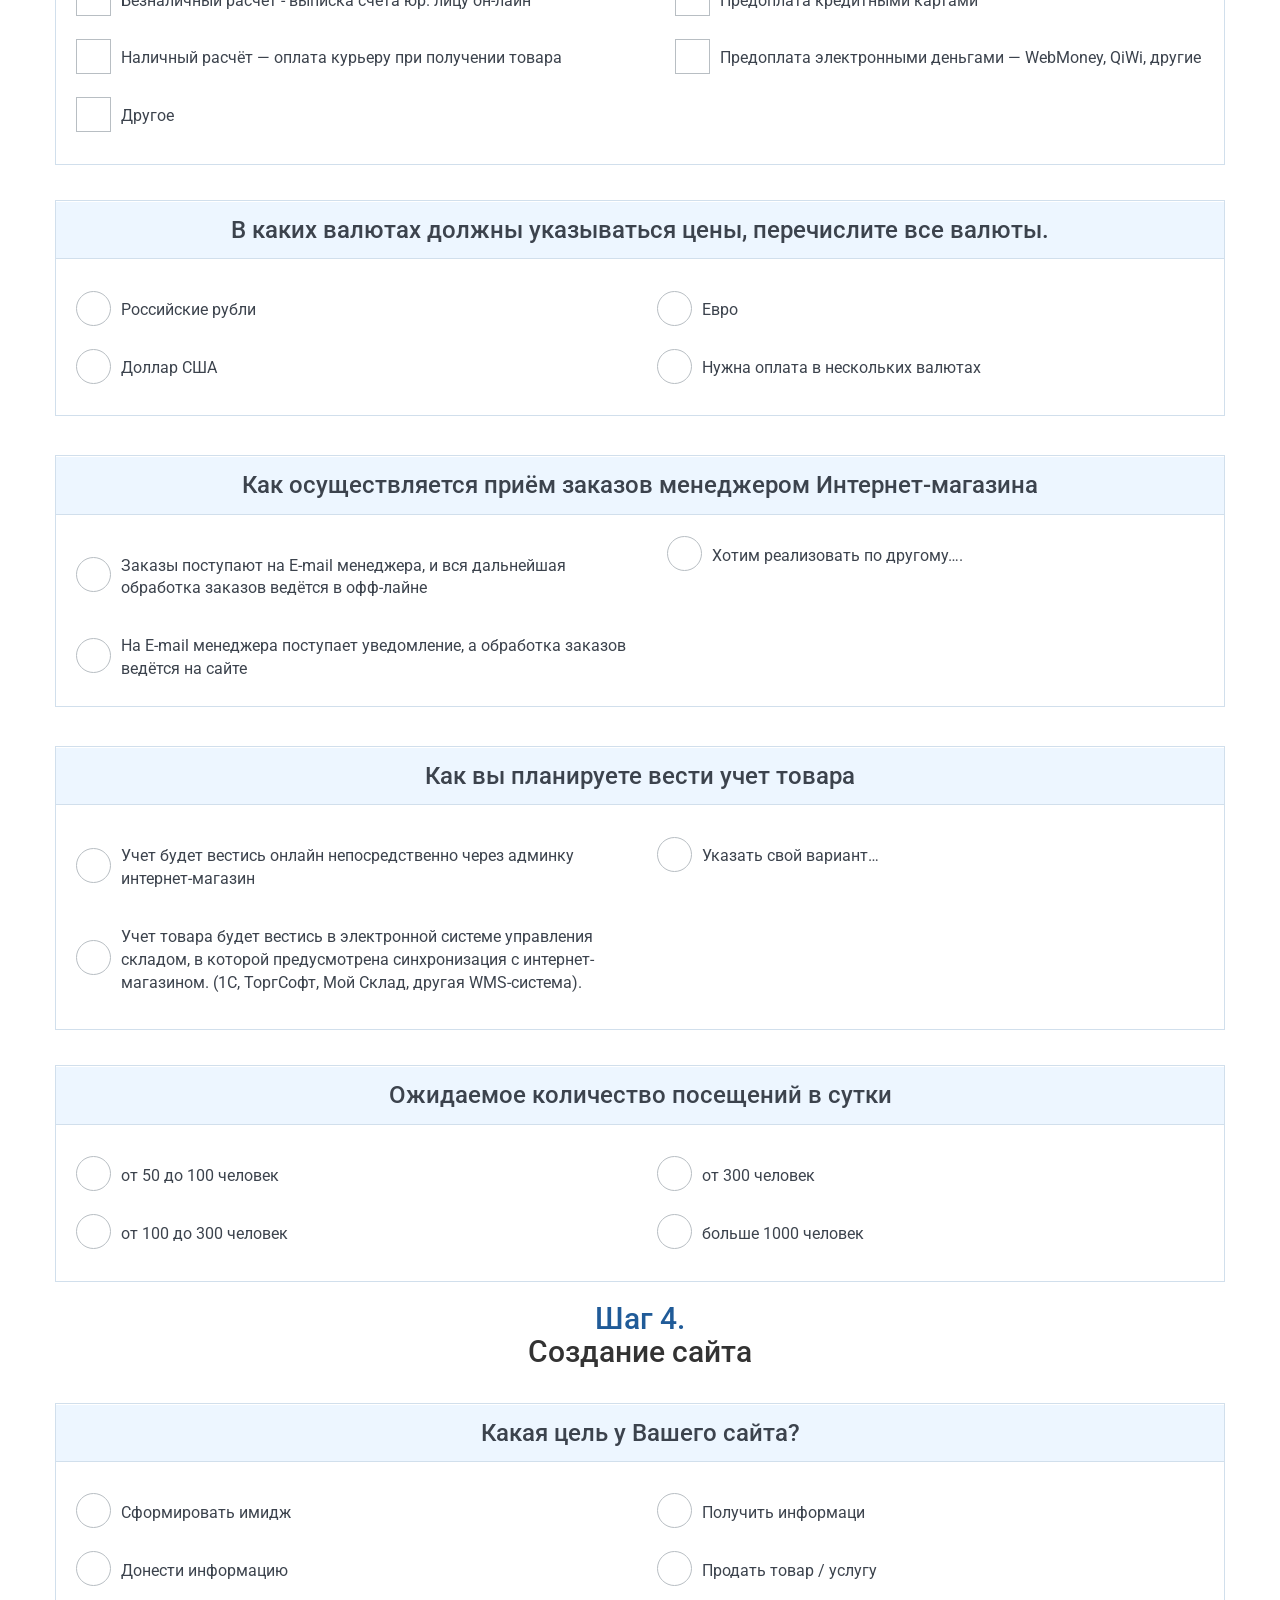
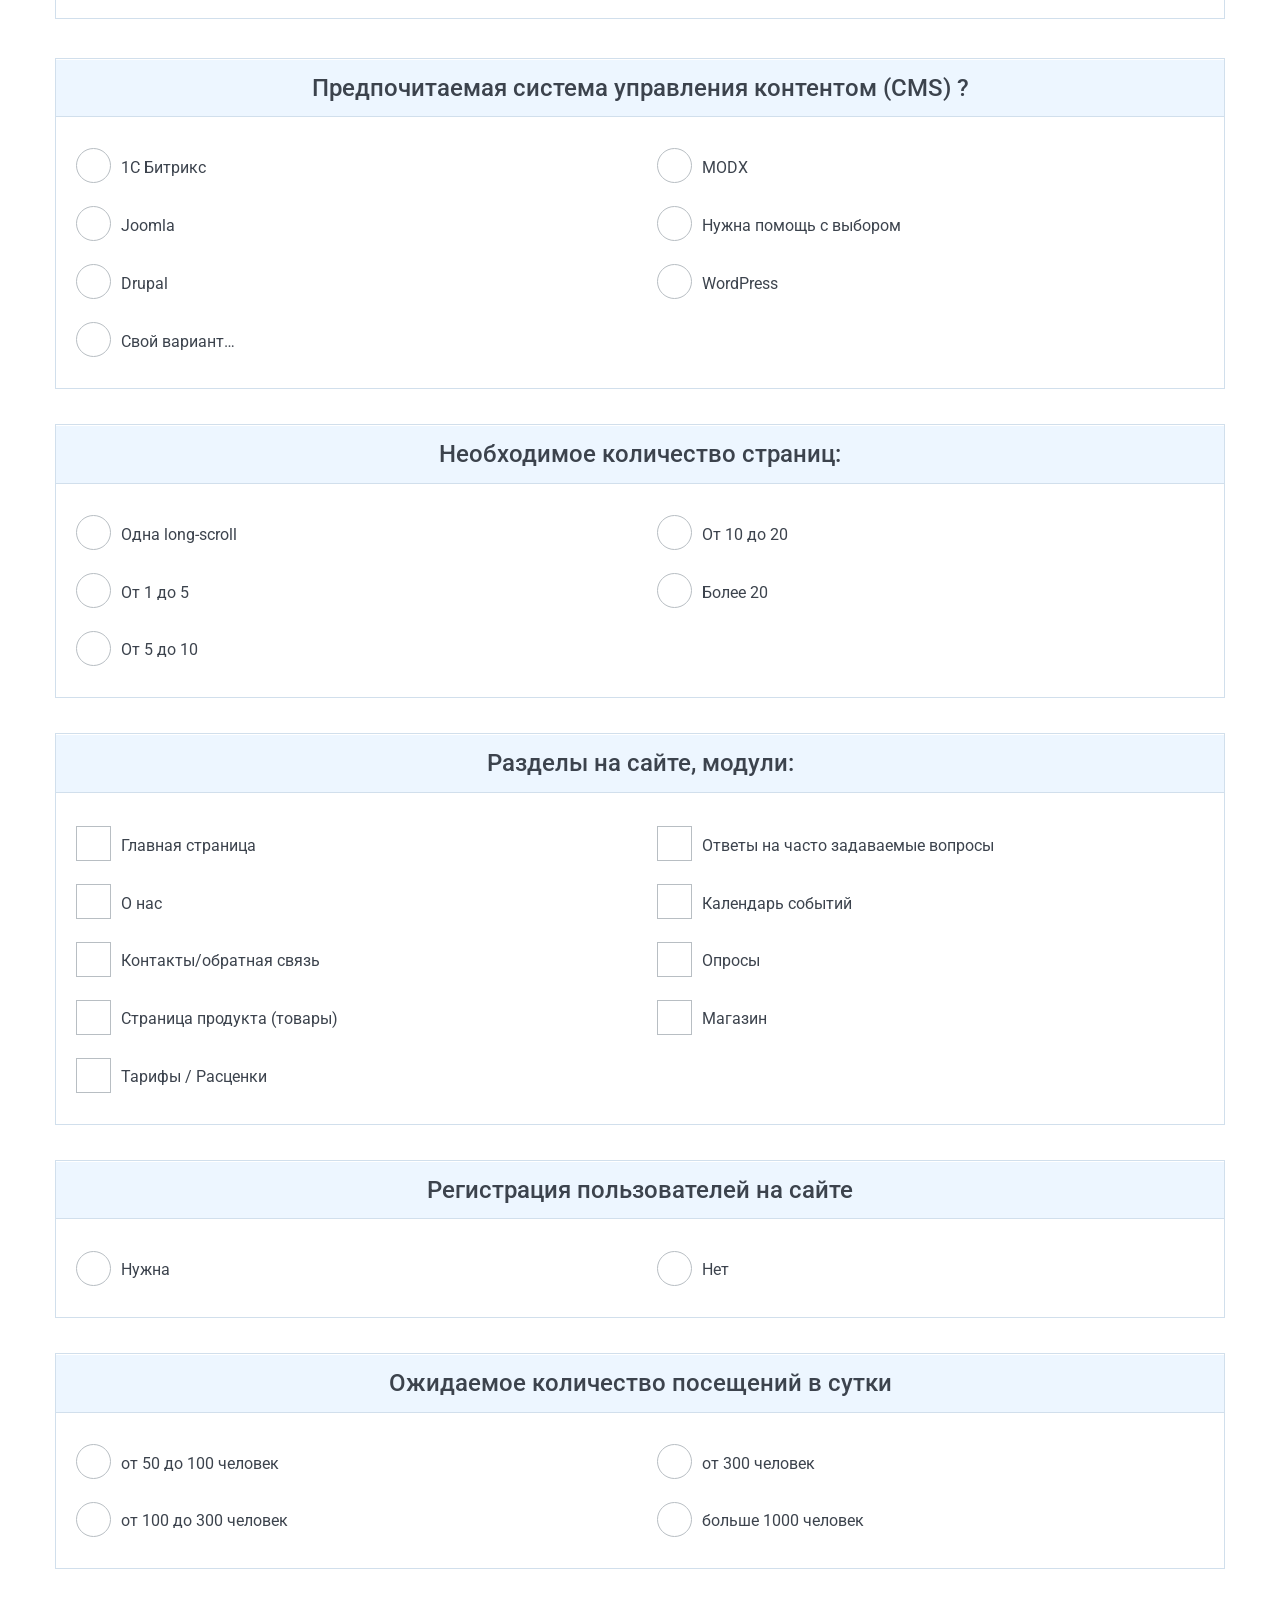
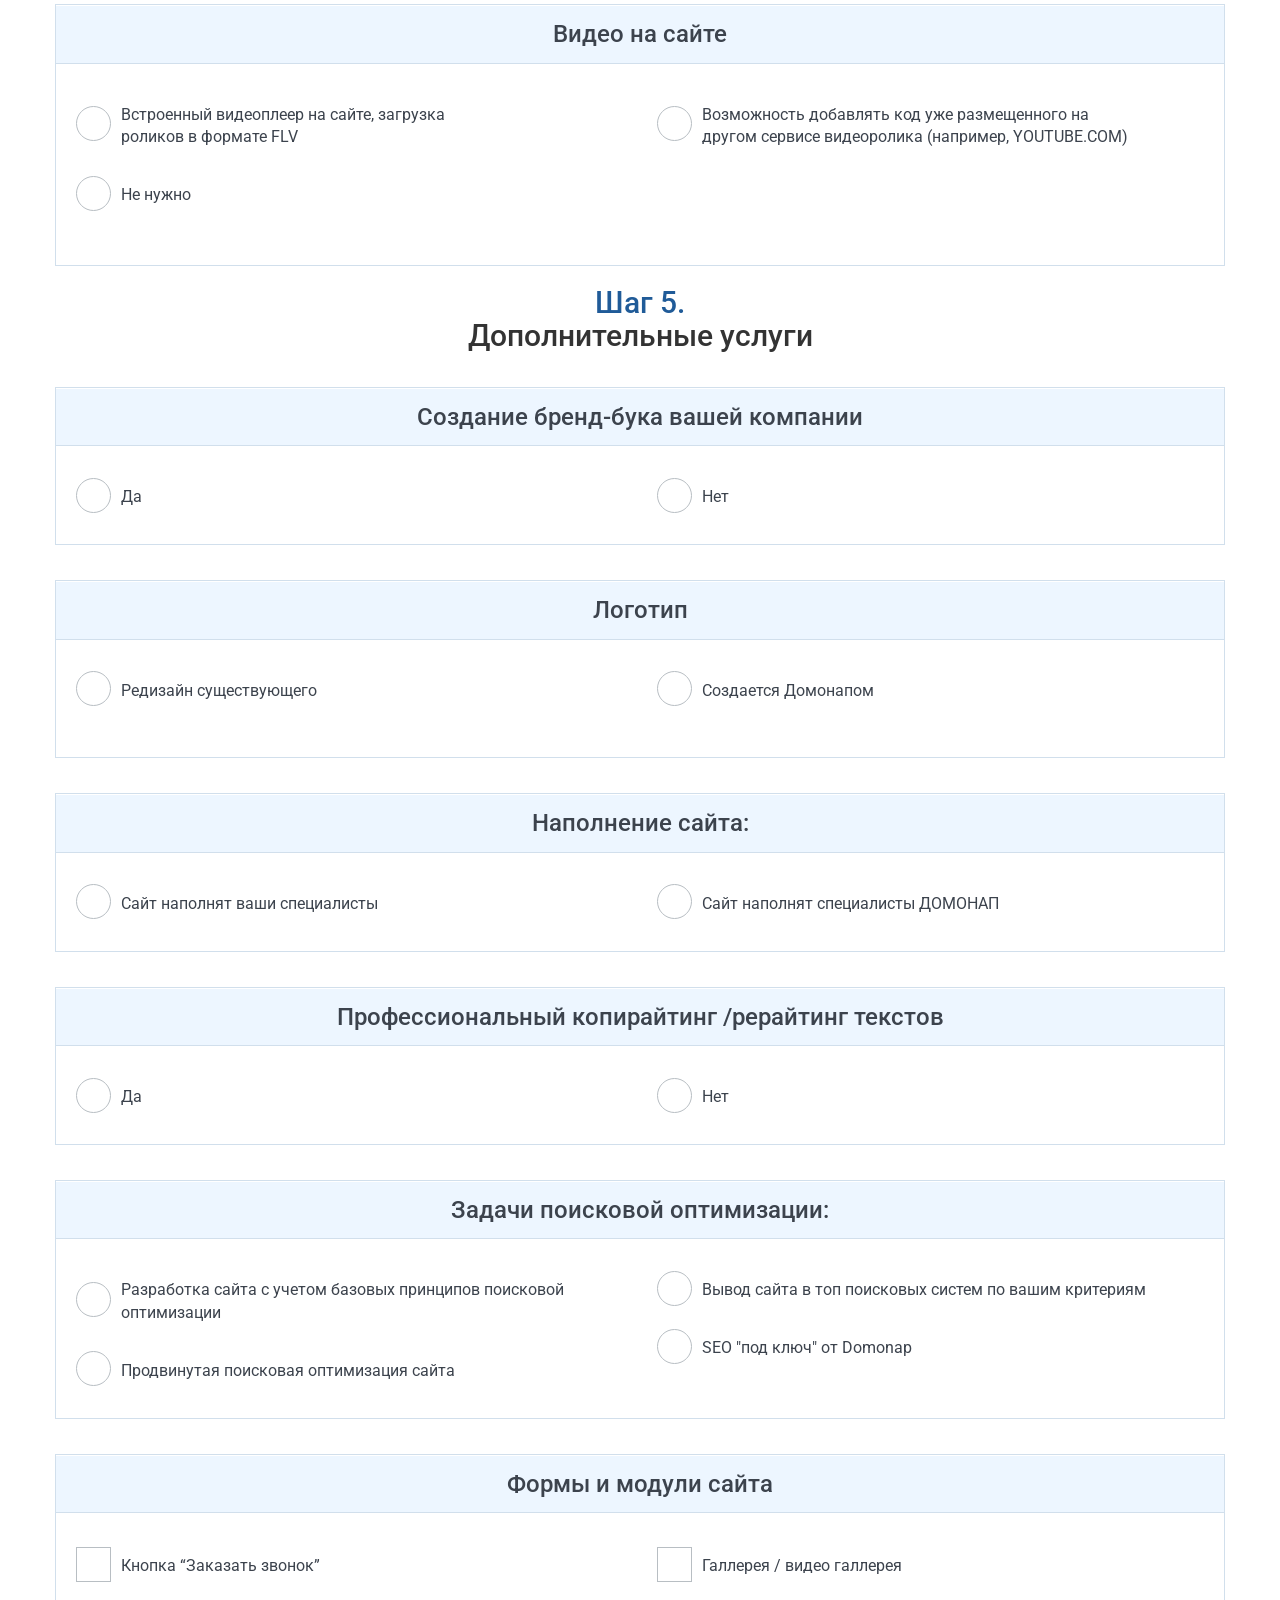
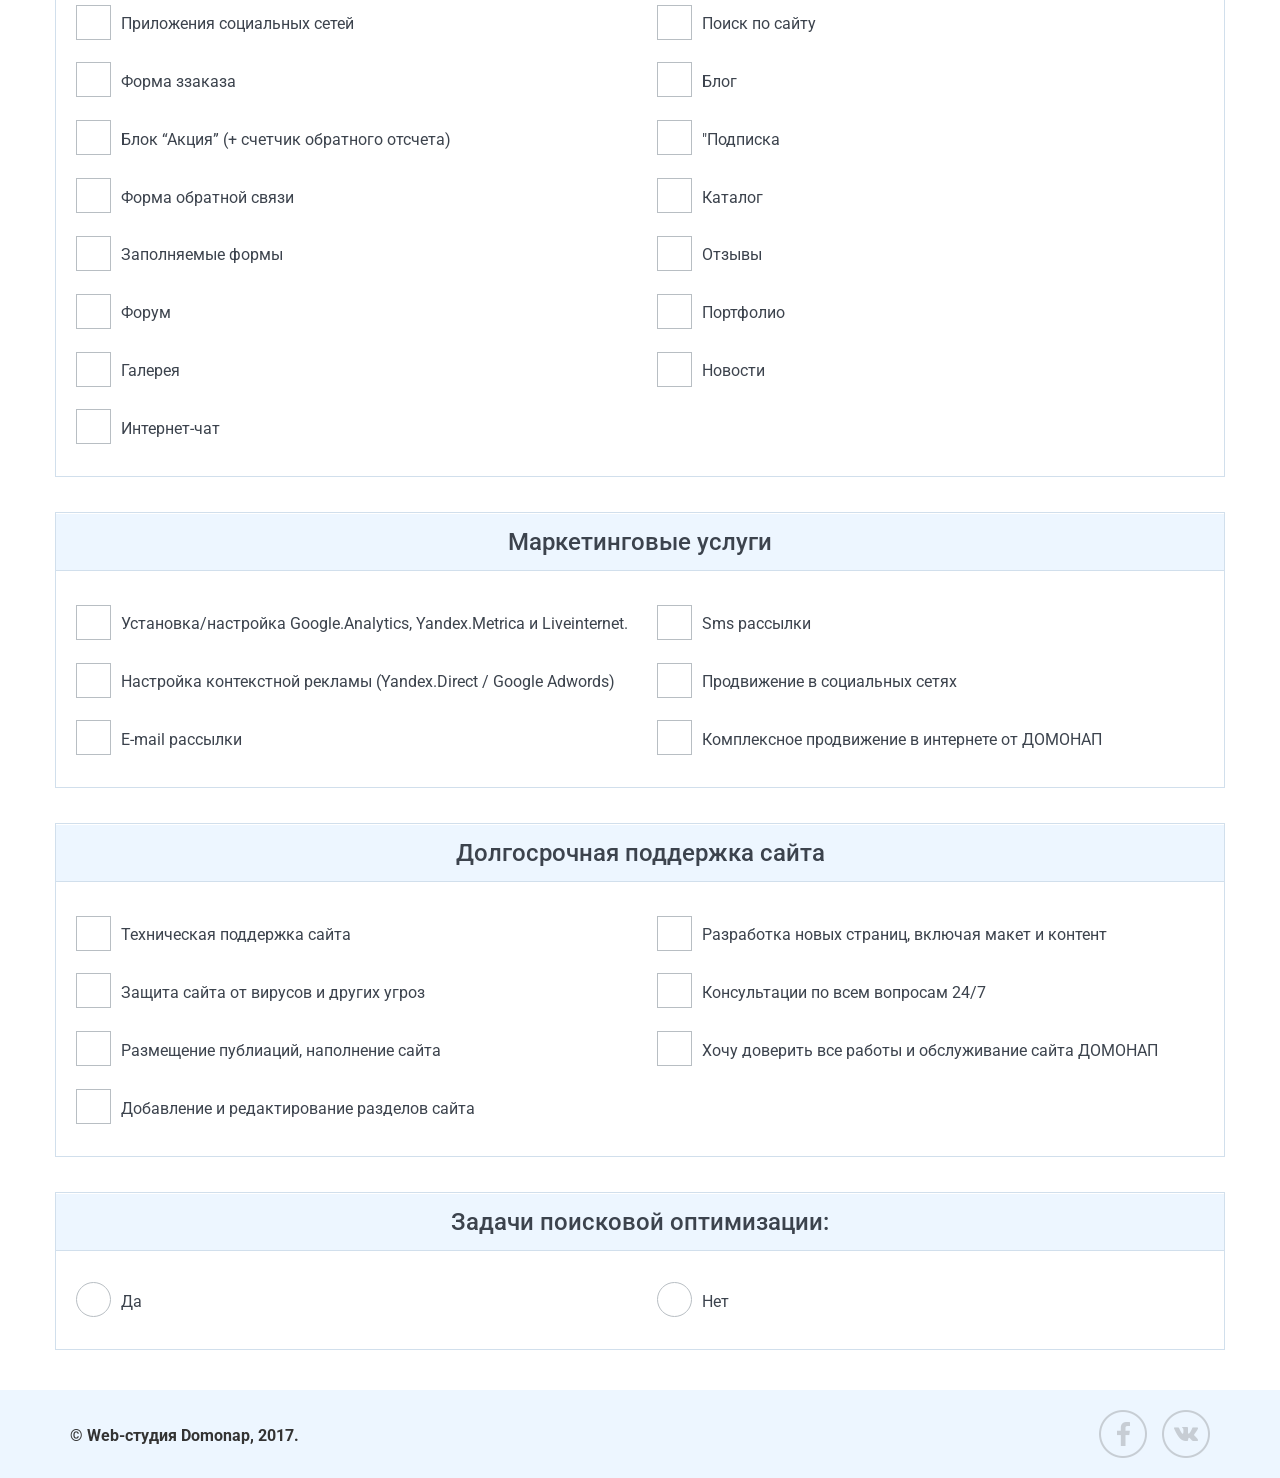
==== commit bc119891: "checkbox" ====
--- a/index.html
+++ b/index.html
@@ -150,7 +150,7 @@
                     <div class="col-md-8 introduce_2">
                         <h5>Наша задача?</h5>
                     </div>
-                    <div class="row">
+                    <div class="row select-our-task">
                         <div class="col-md-12">
                             <form class="ac-custom ac-radio ac-fill" autocomplete="off">
                                 <ul class="site_type">
@@ -166,7 +166,7 @@
                     <div class="col-md-8 introduce_2">
                         <h5>Давайте выберем тип Вашего сайта:</h5>
                     </div>
-                    <div class="row">
+                    <div class="row choose-the-type">
                         <div class="col-md-12">
                             <form class="ac-custom ac-radio ac-fill" autocomplete="off">
                                 <ul class="site_type">
@@ -186,7 +186,7 @@
                     <div class="col-md-8 introduce_2">
                         <h5>Желаемые сроки на реализацию проекта:</h5>
                     </div>
-                    <div class="row">
+                    <div class="row select-time-for-the-project">
                         <div class="col-md-12">
                             <form class="ac-custom ac-radio ac-fill" autocomplete="off">
                                 <ul class="site_type">
@@ -204,7 +204,7 @@
                     <div class="col-md-8 introduce_2">
                         <h5>Планируемый бюджет проекта:</h5>
                     </div>
-                    <div class="row">
+                    <div class="row select-project-budget">
                         <div class="col-md-12">
                             <form class="ac-custom ac-radio ac-fill" autocomplete="off">
                                 <ul class="site_type">
@@ -222,7 +222,7 @@
                     <div class="col-md-8 introduce_2">
                         <h5>Дальнейшая поддержка и обслуживание сайта:</h5>
                     </div>
-                    <div class="row">
+                    <div class="row select-support-of-the-site">
                         <div class="col-md-12">
                             <form class="ac-custom ac-radio ac-fill" autocomplete="off">
                                 <ul class="site_type">
@@ -238,7 +238,7 @@
                     <div class="col-md-8 introduce_2">
                         <h5>Целевая аудитория (обобщенно):</h5>
                     </div>
-                    <div class="row auditory">
+                    <div class="row select-the-target-audience">
 
                         <div class="col-md-6 col-md-push-6 target_2">
                             <form class="ac-custom ac-checkbox ac-checkmark" autocomplete="off">
@@ -248,19 +248,19 @@
                                 </ul>
                             </form>
                         </div>
-                        <div class="col-md-6 col-md-pull-6 target">
-                            <form class="ac-custom ac-checkbox ac-checkmark" autocomplete="off">
-                                <ul class="">
-                                    <li><input id="cb8" name="cb8" type="checkbox"><label  for="cb8">Торговые организации</label><button type="button" class="btn btn-default hidden-xs commercial" data-toggle="tooltip" data-placement="right" title="Организации и индивидуальные предприниматели, занимающиеся торговлей."></button><button type="button" class="btn btn-default visible-xs commercial" data-toggle="tooltip" data-placement="left" title="Организации и индивидуальные предприниматели, занимающиеся торговлей."></button></li>
-                                    <li><input id="cb7" name="cb7" type="checkbox"><label for="cb7">Представители делового <span>мира / компании</span></label><button type="button" class="btn btn-default hidden-xs" data-toggle="tooltip" data-placement="right" title="Директора коммерческих и некоммерческих организаций, индивидуальные предприниматели, фермеры и т.п."></button><button type="button" class="btn btn-default visible-xs" data-toggle="tooltip" data-placement="left" title="Директора коммерческих и некоммерческих организаций, индивидуальные предприниматели, фермеры и т.п."></button></li>
-                                    <li><input id="cb10" name="cb9" type="checkbox" onclick="showMe(this)"><label for="cb10">Рассказать подробнее...</label></li>
-                                </ul>
-                            </form>
-                            <div class="input" id="more">
-                                <label for="more_info">Опишите Вашу целевую аудиторию</label>
-                                <input type="text" name="name" id="more_info">
-                                <span class="spin"></span>
-                            </div>
+                            <div class="col-md-6 col-md-pull-6 target">
+                                <form class="ac-custom ac-checkbox ac-checkmark" autocomplete="off">
+                                    <ul class="">
+                                        <li><input id="cb8" name="cb8" type="checkbox"><label  for="cb8">Торговые организации</label><button type="button" class="btn btn-default hidden-xs commercial" data-toggle="tooltip" data-placement="right" title="Организации и индивидуальные предприниматели, занимающиеся торговлей."></button><button type="button" class="btn btn-default visible-xs commercial" data-toggle="tooltip" data-placement="left" title="Организации и индивидуальные предприниматели, занимающиеся торговлей."></button></li>
+                                        <li><input id="cb7" name="cb7" type="checkbox"><label for="cb7">Представители делового <span>мира / компании</span></label><button type="button" class="btn btn-default hidden-xs" data-toggle="tooltip" data-placement="right" title="Директора коммерческих и некоммерческих организаций, индивидуальные предприниматели, фермеры и т.п."></button><button type="button" class="btn btn-default visible-xs" data-toggle="tooltip" data-placement="left" title="Директора коммерческих и некоммерческих организаций, индивидуальные предприниматели, фермеры и т.п."></button></li>
+                                        <li><input id="cb10" name="cb9" type="checkbox" class="other"><label for="cb10">Рассказать подробнее...</label></li>
+                                    </ul>
+                                </form>
+                                <div class="input" id="other-description-target">
+                                    <label for="more_info">Опишите Вашу целевую аудиторию</label>
+                                    <input type="text" name="name" id="more_info">
+                                    <span class="spin"></span>
+                                </div>
                         </div>
                     </div>
                 </div>
@@ -281,7 +281,7 @@
                 <div class="col-md-8 introduce_2">
                     <h5>Фирменный стиль Вашей компании:</h5>
                 </div>
-                <div class="row">
+                <div class="row select-form-style">
                     <div class="col-md-12">
                         <form class="ac-custom ac-radio ac-fill" autocomplete="off">
                             <ul class="site_type">
@@ -305,12 +305,6 @@
                             <ul>
                                 <li><input id="r23" name="r2" type="radio"><label for="r23">Минималистичный дизайн с уделением особого <span>внимания функциональности</span></label></li>
                                 <li><input id="r24" name="r2" type="radio"><label for="r24">Насыщенный фотографиями и иллюстрациями <span>мультемедийный сайт</span></label></li>
-                            <!--</ul>-->
-                    <!--    </form>
-                    </div>
-                    <div class="col-md-6 col-md-pull-6">-->
-                        <!--<form class="ac-custom ac-radio ac-fill" autocomplete="off">-->
-                            <!--<ul>-->
                                 <li><input id="r21" name="r2" type="radio"><label for="r21">Строгий корпоративный дизайн</label></li>
                                 <li><input id="r22" name="r2" type="radio"><label for="r22">Яркий,броский дизайн</label></li>
                                 <li><input class="other" id="r25" name="r2" type="radio"><label for="r25">Другое…</label></li>
@@ -329,7 +323,7 @@
                 <div class="col-md-8 introduce_2">
                     <h5>Требования к дизайну сайта:</h5>
                 </div>
-                <div class="row">
+                <div class="row design-website">
                     <div class="col-md-12">
                         <form class="ac-custom ac-radio ac-fill" autocomplete="off">
                             <ul class="site_type">
@@ -347,7 +341,7 @@
                 <div class="col-md-8 introduce_2">
                     <h5>Что вы можете предоставить перед началом работы?</h5>
                 </div>
-                <div class="row">
+                <div class="row before-stating-form">
                     <div class="col-md-12 task">
                         <form class="ac-custom ac-checkbox ac-checkmark" autocomplete="off">
                             <ul class="site_type">
@@ -367,7 +361,7 @@
                 <div class="col-md-8 introduce_2">
                     <h5>Верстка сайта:</h5>
                 </div>
-                <div class="row">
+                <div class="row website-layout">
                     <div class="col-md-12">
                         <form class="ac-custom ac-radio ac-fill" autocomplete="off">
                             <ul class="site_type">
@@ -383,7 +377,7 @@
                 <div class="col-md-8 introduce_2">
                     <h5>На какой информации должен акцентировать дизайн внимание посетителя сайта?</h5>
                 </div>
-                <div class="row">
+                <div class="row visitors-attention">
                     <div class="col-md-6">
                         <form class="ac-custom ac-checkbox ac-checkmark" autocomplete="off">
                             <ul>
@@ -400,10 +394,10 @@
                                 <li class="cb11"><input id="cb17" name="cb6" type="checkbox" ><label for="cb17">На слогане, лозунге компании</label></li>
                                 <li><input id="cb18" name="cb18" type="checkbox"><label class="cb12" for="cb18">На информации о компании</label></li>
                                 <li><input id="cb19" name="cb19" type="checkbox"><label for="cb19">На услугах компании</label></li>
-                                <li class=""><input id="cb24" name="cb14" type="checkbox" onclick="showMe_2(this)"><label for="cb24">Свой вариант…</label></li>
-                            </ul>
-                        </form>
-                        <div class="input" id="more_3">
+                                <li class=""><input id="cb24" name="cb14" type="checkbox" class="other"><label for="cb24">Свой вариант…</label></li>
+                            </ul>
+                        </form>
+                        <div class="input" id="other-description-visitors">
                             <label for="more_info">Опишите Вашу вариант</label>
                             <input type="text" name="name" id="more_info_3">
                             <span class="spin"></span>
@@ -416,17 +410,17 @@
                 <div class="col-md-8 introduce_2">
                     <h5>Различны ли главная и внутренняя страницы сайта?</h5>
                 </div>
-                <div class="row">
+                <div class="row difference-between-main-and-internal">
                     <div class="col-md-12">
                         <form class="ac-custom ac-radio ac-fill" autocomplete="off">
                             <ul class="site_type get-pages-difference">
                                 <li><input id="r32" name="r5" type="radio"><label for="r32">Да, различны, поэтому необходимо изготовление <span>дизайн-макета как главной, так и внутренней <span>страниц</span></span></label></li>
                                 <li><input id="r34" name="r5" type="radio"><label for="r34">Нет, одинаковы, предполагается «сквозной» дизайн <span>всех страниц, поэтому необходимо создание дизайна только для главной</span></label></li>
-                                <li><input class="get-site-type_2-two" id="r33" name="r5" type="radio" ><label for="r33">Свой вариант...</label></li>
+                                <li><input class="other" id="r33" name="r5" type="radio" ><label for="r33">Свой вариант...</label></li>
                                 <li class="hidden-cmp"><input id="" name="r5" type="radio"><label for="">Свой вариант...</label></li>
                             </ul>
                         </form>
-                        <div class="input" id="more_4">
+                        <div class="input" id="other-description-difference">
                             <label for="other">Опишите своей вариант</label>
                             <input type="text" name="name" id="other">
                             <span class="spin"></span>
@@ -439,7 +433,7 @@
                 <div class="col-md-8 introduce_2">
                     <h5>Ориентирование на платформы</h5>
                 </div>
-                <div class="row">
+                <div class="row orientation-to-platforms">
                     <div class="col-md-12 task">
                         <form class="ac-custom ac-checkbox ac-checkmark" autocomplete="off">
                             <ul class="site_type">
@@ -457,7 +451,7 @@
                 <div class="col-md-8 introduce_2">
                     <h5>Графические материалы / фотографии</h5>
                 </div>
-                <div class="row">
+                <div class="row graphic-materials">
                     <div class="col-md-12 task">
                         <form class="ac-custom ac-checkbox ac-checkmark" autocomplete="off">
                             <ul class="site_type">
@@ -486,7 +480,7 @@
                 <div class="col-md-8 introduce_2">
                     <h5>Вы продаете:</h5>
                 </div>
-                <div class="row">
+                <div class="row you-are-selling">
                     <div class="col-md-12">
                         <form class="ac-custom ac-radio ac-fill" autocomplete="off">
                             <ul class="site_type">
@@ -504,7 +498,7 @@
                 <div class="col-md-8 introduce_2">
                     <h5>Примерное количество категорий товаров верхнего уровня</h5>
                 </div>
-                <div class="row">
+                <div class="row number-of-categories">
                     <div class="col-md-12">
                         <form class="ac-custom ac-radio ac-fill" autocomplete="off">
                             <ul class="site_type get-site-type">
@@ -522,7 +516,7 @@
                 <div class="col-md-8 introduce_2">
                     <h5>Примерное количество уровней  вложенности категорий товаров</h5>
                 </div>
-                <div class="row">
+                <div class="row number-of-levels">
                     <div class="col-md-12">
                         <form class="ac-custom ac-radio ac-fill" autocomplete="off">
                             <ul class="site_type">
@@ -540,7 +534,7 @@
                 <div class="col-md-8 introduce_2">
                     <h5>Общее количество товаров в магазине</h5>
                 </div>
-                <div class="row">
+                <div class="row number-of-goods">
                     <div class="col-md-12">
                         <form class="ac-custom ac-radio ac-fill" autocomplete="off">
                             <ul class="site_type">
@@ -558,7 +552,7 @@
                 <div class="col-md-8 introduce_2">
                     <h5>Требуется ли обязательная регистрация покупателей для совершения покупки.</h5>
                 </div>
-                <div class="row">
+                <div class="row registration-of-buyers">
                     <div class="col-md-12">
                         <form class="ac-custom ac-radio ac-fill" autocomplete="off">
                             <ul class="site_type">
@@ -574,7 +568,7 @@
                 <div class="col-md-8 introduce_2">
                     <h5>Разрешено ли покупателю, не совершившему вход в систему, собирать товары в корзину.</h5>
                 </div>
-                <div class="row">
+                <div class="row is-the-buyer-allowed">
                     <div class="col-md-12">
                         <form class="ac-custom ac-radio ac-fill" autocomplete="off">
                             <ul class="site_type">
@@ -590,7 +584,7 @@
                 <div class="col-md-8 introduce_2">
                     <h5>Требуется ли сохранение истории покупок в базе данных Интернет-магазина для зарегистрированных пользователей.</h5>
                 </div>
-                <div class="row">
+                <div class="row saving-purchase-history">
                     <div class="col-md-12">
                         <form class="ac-custom ac-radio ac-fill" autocomplete="off">
                             <ul class="site_type">
@@ -606,7 +600,7 @@
                 <div class="col-md-8 introduce_2">
                     <h5>Требуются ли накопительные скидки</h5>
                 </div>
-                <div class="row">
+                <div class="row cumulative-discount">
                     <div class="col-md-12">
                         <form class="ac-custom ac-radio ac-fill" autocomplete="off">
                             <ul class="site_type">
@@ -620,9 +614,9 @@
             <div class="row point_5">
                 <div class="col-md-2"></div>
                 <div class="col-md-8 introduce_2">
-                    <h5>Требуются ли накопительные скидки</h5>
-                </div>
-                <div class="row">
+                    <h5>Требуется ли учёт скидок по флаерам и купонам</h5>
+                </div>
+                <div class="row discount-accounting">
                     <div class="col-md-12">
                         <form class="ac-custom ac-radio ac-fill" autocomplete="off">
                             <ul class="site_type">
@@ -638,7 +632,7 @@
                 <div class="col-md-8 introduce_2">
                     <h5>Способы оплаты товаров/услуг:</h5>
                 </div>
-                <div class="row">
+                <div class="row payment-methods">
                     <div class="col-md-6 col-md-push-6 target_5">
                         <form class="ac-custom ac-checkbox ac-checkmark" autocomplete="off">
                             <ul>
@@ -652,13 +646,13 @@
                             <ul>
                                 <li><input id="cb32" name="cb6" type="checkbox" ><label for="cb32">Безналичный расчёт - выписка счёта юр. лицу он-лайн</label></li>
                                 <li><input id="cb33" name="cb18" type="checkbox"><label class="cb33" for="cb33">Наличный расчёт — оплата курьеру при получении товара</label></li>
-                                <li><input id="cb36" name="cb19" type="checkbox" onclick="showMe_3(this)"><label for="cb36">Другое</label></li>
+                                <li><input id="cb36" name="cb19" type="checkbox" class="other"><label for="cb36">Другое</label></li>
                             </ul>
                         </form>
                     </div>
                     <div class="row">
                         <div class="col-md-12">
-                            <div class="input" id="more_5">
+                            <div class="input" id="other-description-payment">
                                 <label for="more_info">Опишите Вашу вариант</label>
                                 <input type="text" name="name" id="more_info_5">
                                 <span class="spin"></span>
@@ -672,7 +666,7 @@
                     <div class="col-md-8 introduce_2">
                         <h5>В каких валютах должны указываться цены, перечислите все валюты.</h5>
                     </div>
-                    <div class="row">
+                    <div class="row what-currencies">
                         <div class="col-md-12">
                             <form class="ac-custom ac-radio ac-fill" autocomplete="off">
                                 <ul class="site_type">
@@ -690,20 +684,22 @@
                     <div class="col-md-8 introduce_2">
                         <h5>Как осуществляется приём заказов менеджером Интернет-магазина</h5>
                     </div>
-                    <div class="row">
-                        <div class="col-md-12">
+                    <div class="row accepting-orders">
+                        <div class="col-md-12 site_type">
                             <form class="ac-custom ac-radio ac-fill" autocomplete="off">
-                                <ul class="site_type get-site-type_3">
+                                <ul>
                                     <li><input id="r65" name="r5" type="radio"><label for="r65">Заказы поступают на E-mail менеджера, и вся дальнейшая обработка заказов ведётся в офф-лайне</label></li>
                                     <li><input id="r67" name="r5" type="radio"><label for="r67">На E-mail менеджера поступает уведомление, а обработка заказов ведётся на сайте</label></li>
-                                    <li><input class="get-site-type_three" id="r66" name="r5" type="radio" ><label for="r66">Хотим реализовать по другому….</label></li>
+                                    <li><input class="other" id="r66" name="r5" type="radio" ><label for="r66">Хотим реализовать по другому….</label></li>
                                     <li class="hidden-cmp"><input  name="r5" type="radio"><label for="">Свой вариант...</label></li>
                                 </ul>
                             </form>
-                            <div class="input" id="more_6">
-                                <label for="other">Опишите своей вариант</label>
-                                <input type="text" name="name" id="other_6">
-                                <span class="spin"></span>
+                            <div class="row site_type">
+                                <div class="input" id="other-description-accepting-orders">
+                                    <label for="other">Опишите своей вариант</label>
+                                    <input type="text" name="name" id="other_6">
+                                    <span class="spin"></span>
+                                </div>
                             </div>
                         </div>
                     </div>
@@ -713,17 +709,17 @@
                     <div class="col-md-8 introduce_2">
                         <h5>Как вы планируете вести учет товара</h5>
                     </div>
-                    <div class="row">
+                    <div class="row commodity-accounting">
                         <div class="col-md-12">
                             <form class="ac-custom ac-radio ac-fill" autocomplete="off">
                                 <ul class="site_type get-site-type_4">
                                     <li><input id="r68" name="r5" type="radio"><label for="r68">Учет будет вестись онлайн непосредственно через админку интернет-магазин</label></li>
                                     <li><input id="r70" name="r5" type="radio"><label for="r70">Учет товара будет вестись в электронной системе управления складом, в которой предусмотрена синхронизация с интернет-магазином. (1С, ТоргСофт, Мой Склад, другая WMS-система).</label></li>
-                                    <li><input class="get-site-type_four" id="r69" name="r5" type="radio" ><label for="r69">Указать свой вариант…</label></li>
+                                    <li><input class="other" id="r69" name="r5" type="radio" ><label for="r69">Указать свой вариант…</label></li>
                                     <li class="hidden-cmp"><input  name="r5" type="radio"><label for="">Свой вариант...</label></li>
                                 </ul>
                             </form>
-                            <div class="input" id="more_7">
+                            <div class="input" id="other-description-commodity-accounting">
                                 <label for="other">Опишите своей вариант</label>
                                 <input type="text" name="name" id="other_7">
                                 <span class="spin"></span>
@@ -736,7 +732,7 @@
                     <div class="col-md-8 introduce_2">
                         <h5>Ожидаемое количество посещений  в сутки</h5>
                     </div>
-                    <div class="row">
+                    <div class="row number-of-visits">
                         <div class="col-md-12">
                             <form class="ac-custom ac-radio ac-fill" autocomplete="off">
                                 <ul class="site_type">
@@ -764,9 +760,9 @@
             <div class="row point_5">
                 <div class="col-md-2"></div>
                 <div class="col-md-8 introduce_2">
-                    <h5>Какую цель у Вашего сайта?</h5>
-                </div>
-                <div class="row">
+                    <h5>Какая цель у Вашего сайта?</h5>
+                </div>
+                <div class="row purpose-of-the-site">
                     <div class="col-md-12">
                         <form class="ac-custom ac-radio ac-fill" autocomplete="off">
                             <ul class="site_type">
@@ -784,21 +780,21 @@
                 <div class="col-md-8 introduce_2">
                     <h5>Предпочитаемая система управления контентом (CMS) ?</h5>
                 </div>
-                <div class="row">
+                <div class="row control-system">
                     <div class="col-md-12">
                         <form class="ac-custom ac-radio ac-fill" autocomplete="off">
                             <ul class="site_type get-site-type_5">
                                 <li><input id="r79" name="r5" type="radio"><label for="r79">1С Битрикс</label></li>
                                 <li><input id="r81" name="r5" type="radio"><label for="r81">Joomla</label></li>
                                 <li><input id="r82" name="r5" type="radio"><label for="r82">Drupal</label></li>
-                                <li><input class="get-site-type_five" id="r80" name="r5" type="radio" ><label for="r80">Свой вариант…</label></li>
+                                <li><input class="other" id="r80" name="r5" type="radio" ><label for="r80">Свой вариант…</label></li>
                                 <li><input id="r83" name="r5" type="radio"><label for="r83">MODX</label></li>
                                 <li><input id="r84" name="r5" type="radio"><label for="r84">Нужна помощь с выбором</label></li>
                                 <li><input id="r85" name="r5" type="radio"><label for="r85">WordPress</label></li>
                                 <li class="hidden-cmp"> <input name="r5" type="radio"><label for="r85">WordPress</label></li>
                             </ul>
                         </form>
-                        <div class="input" id="more_8">
+                        <div class="input" id="other-description-control-system">
                             <label for="other">Опишите своей вариант</label>
                             <input type="text" name="name" id="other_8">
                             <span class="spin"></span>
@@ -811,7 +807,7 @@
                 <div class="col-md-8 introduce_2">
                     <h5>Необходимое количество страниц:</h5>
                 </div>
-                <div class="row">
+                <div class="row number-of-pages">
                     <div class="col-md-12">
                         <form class="ac-custom ac-radio ac-fill" autocomplete="off">
                             <ul class="site_type">
@@ -831,7 +827,7 @@
                 <div class="col-md-8 introduce_2">
                     <h5>Разделы на сайте, модули:</h5>
                 </div>
-                <div class="row">
+                <div class="row sections-of-the-site">
                     <div class="col-md-12 task">
                         <form class="ac-custom ac-checkbox ac-checkmark" autocomplete="off">
                             <ul class="site_type">
@@ -855,7 +851,7 @@
                 <div class="col-md-8 introduce_2">
                     <h5> Регистрация пользователей на сайте</h5>
                 </div>
-                <div class="row">
+                <div class="row user-registration">
                     <div class="col-md-12">
                         <form class="ac-custom ac-radio ac-fill" autocomplete="off">
                             <ul class="site_type">
@@ -871,7 +867,7 @@
                 <div class="col-md-8 introduce_2">
                     <h5>Ожидаемое количество посещений  в сутки</h5>
                 </div>
-                <div class="row">
+                <div class="row number-of-visits-on-the-site">
                     <div class="col-md-12">
                         <form class="ac-custom ac-radio ac-fill" autocomplete="off">
                             <ul class="site_type">
@@ -889,7 +885,7 @@
                     <div class="col-md-8 introduce_2">
                         <h5>Видео на сайте</h5>
                     </div>
-                    <div class="row">
+                    <div class="row video-on-the-site">
                         <div class="col-md-12">
                             <form class="ac-custom ac-radio ac-fill" autocomplete="off">
                                 <ul class="site_type">
@@ -919,7 +915,7 @@
                 <div class="col-md-8 introduce_2">
                     <h5>Создание бренд-бука вашей компании</h5>
                 </div>
-                <div class="row">
+                <div class="row brand-company-book">
                     <div class="col-md-12">
                         <form class="ac-custom ac-radio ac-fill" autocomplete="off">
                             <ul class="site_type">
@@ -935,7 +931,7 @@
                 <div class="col-md-8 introduce_2">
                     <h5>Логотип</h5>
                 </div>
-                <div class="row">
+                <div class="row logo">
                     <div class="col-md-12">
                         <form class="ac-custom ac-radio ac-fill" autocomplete="off">
                             <ul class="site_type">
@@ -951,7 +947,7 @@
                 <div class="col-md-8 introduce_2">
                     <h5>Наполнение сайта:</h5>
                 </div>
-                <div class="row">
+                <div class="row filling-the-site">
                     <div class="col-md-12">
                         <form class="ac-custom ac-radio ac-fill" autocomplete="off">
                             <ul class="site_type">
@@ -967,7 +963,7 @@
                 <div class="col-md-8 introduce_2">
                     <h5>Профессиональный копирайтинг /рерайтинг текстов</h5>
                 </div>
-                <div class="row">
+                <div class="row copywriting">
                     <div class="col-md-12">
                         <form class="ac-custom ac-radio ac-fill" autocomplete="off">
                             <ul class="site_type">
@@ -983,7 +979,7 @@
                 <div class="col-md-8 introduce_2">
                     <h5>Задачи поисковой оптимизации:</h5>
                 </div>
-                <div class="row">
+                <div class="row optimization-task">
                     <div class="col-md-12">
                         <form class="ac-custom ac-radio ac-fill" autocomplete="off">
                             <ul class="site_type">
@@ -1001,7 +997,7 @@
                 <div class="col-md-8 introduce_2">
                     <h5>Формы и модули сайта</h5>
                 </div>
-                <div class="row">
+                <div class="row site-forms">
                     <div class="col-md-12 task">
                         <form class="ac-custom ac-checkbox ac-checkmark" autocomplete="off">
                             <ul class="site_type">
@@ -1033,7 +1029,7 @@
                 <div class="col-md-8 introduce_2">
                     <h5>Маркетинговые услуги</h5>
                 </div>
-                <div class="row">
+                <div class="row marketing-services">
                     <div class="col-md-12 task">
                         <form class="ac-custom ac-checkbox ac-checkmark" autocomplete="off">
                             <ul class="site_type">
@@ -1053,7 +1049,7 @@
                 <div class="col-md-8 introduce_2">
                     <h5>Долгосрочная поддержка сайта</h5>
                 </div>
-                <div class="row">
+                <div class="row long-term-support">
                     <div class="col-md-12 task">
                         <form class="ac-custom ac-checkbox ac-checkmark" autocomplete="off">
                             <ul class="site_type">
@@ -1075,7 +1071,7 @@
                 <div class="col-md-8 introduce_2">
                     <h5>Задачи поисковой оптимизации:</h5>
                 </div>
-                <div class="row">
+                <div class="row tasks-of-search-optimization">
                     <div class="col-md-12">
                         <form class="ac-custom ac-radio ac-fill" autocomplete="off">
                             <ul class="site_type">
--- a/css/style.css
+++ b/css/style.css
@@ -458,15 +458,22 @@
 
 #more,
 #other-description,
-#more_3,
-#more_4,
-#more_5,
-#more_6,
-#more_7,
-#more_8 {
+#other-description-visitors,
+#other-description-difference,
+#other-description-payment,
+#other-description-commodity-accounting,
+#other-description-control-system {
     margin: -20px 0 15px 25px;
     min-width: 91%;
     display: none;
+}
+
+#other-description-accepting-orders {
+    margin: -44px 0 25px 35px;
+    min-width: 91%;
+    display: none;
+
+
 }
 
 footer {
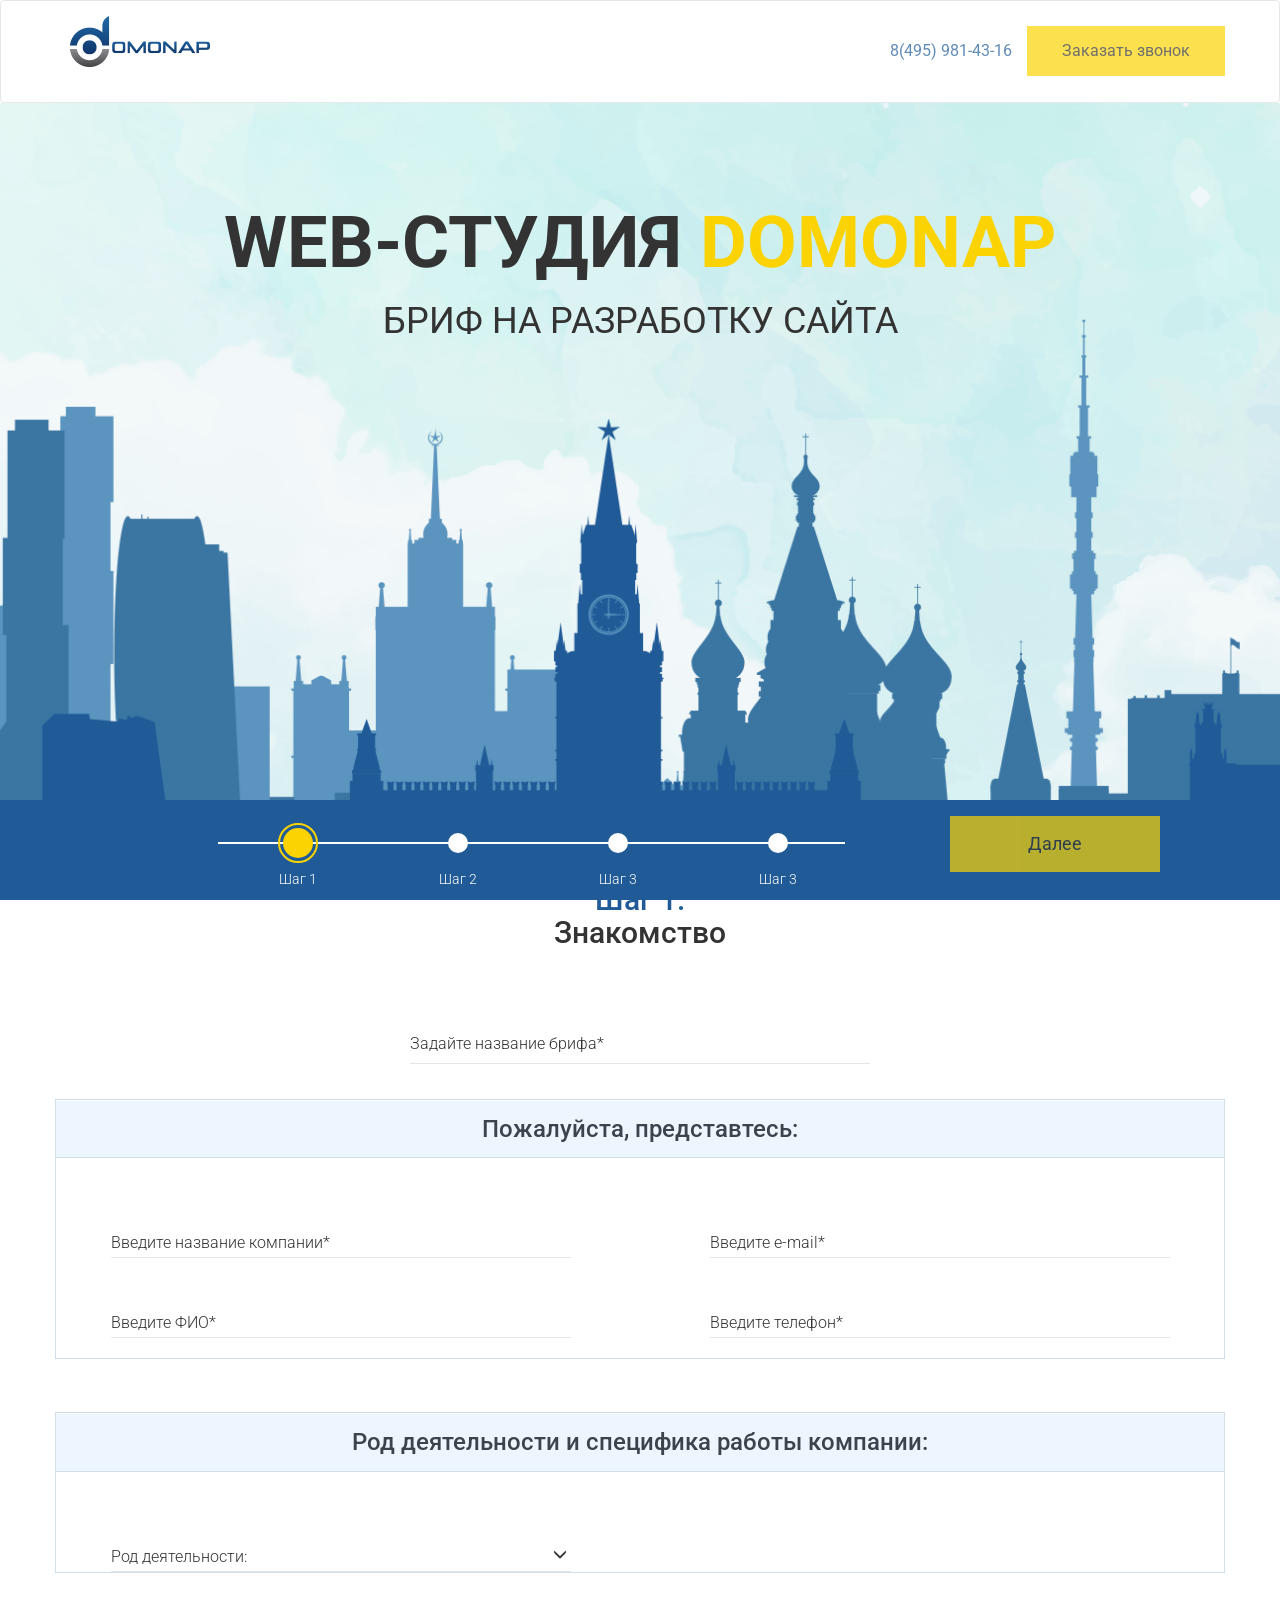
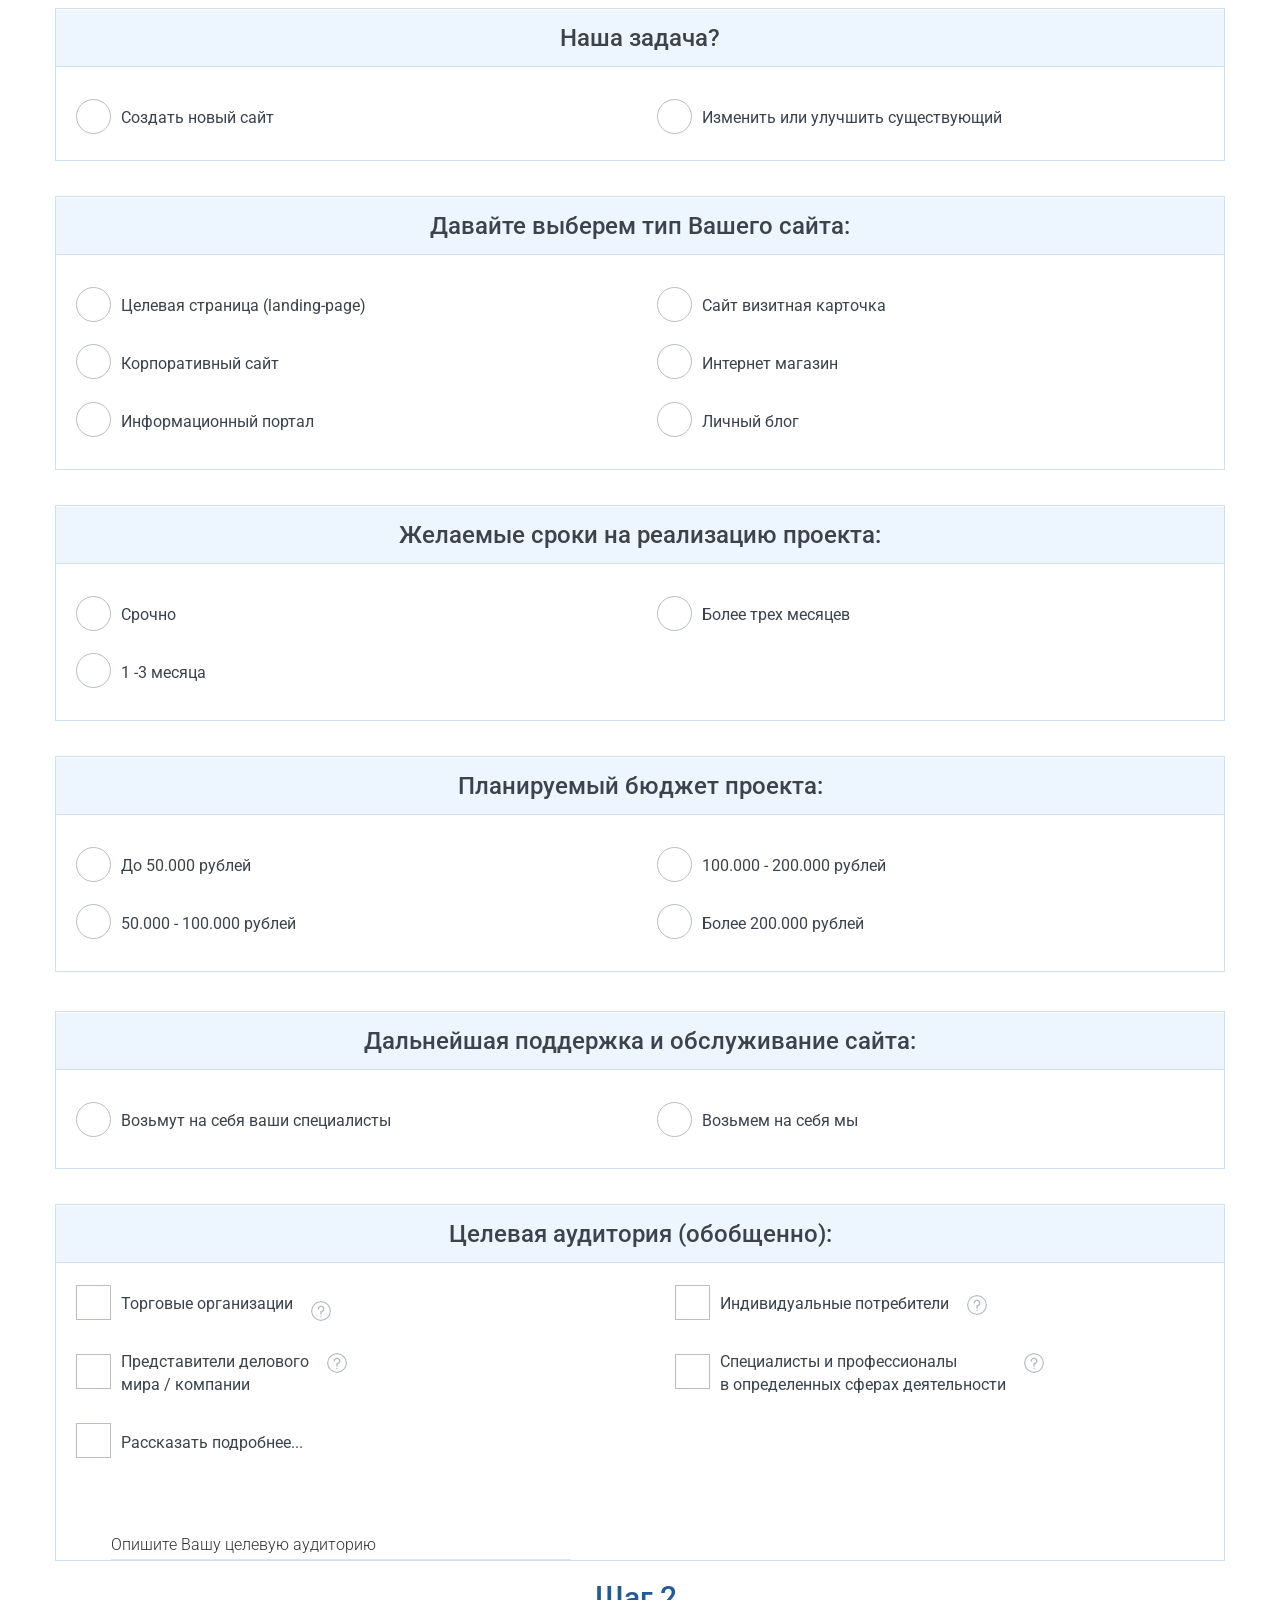
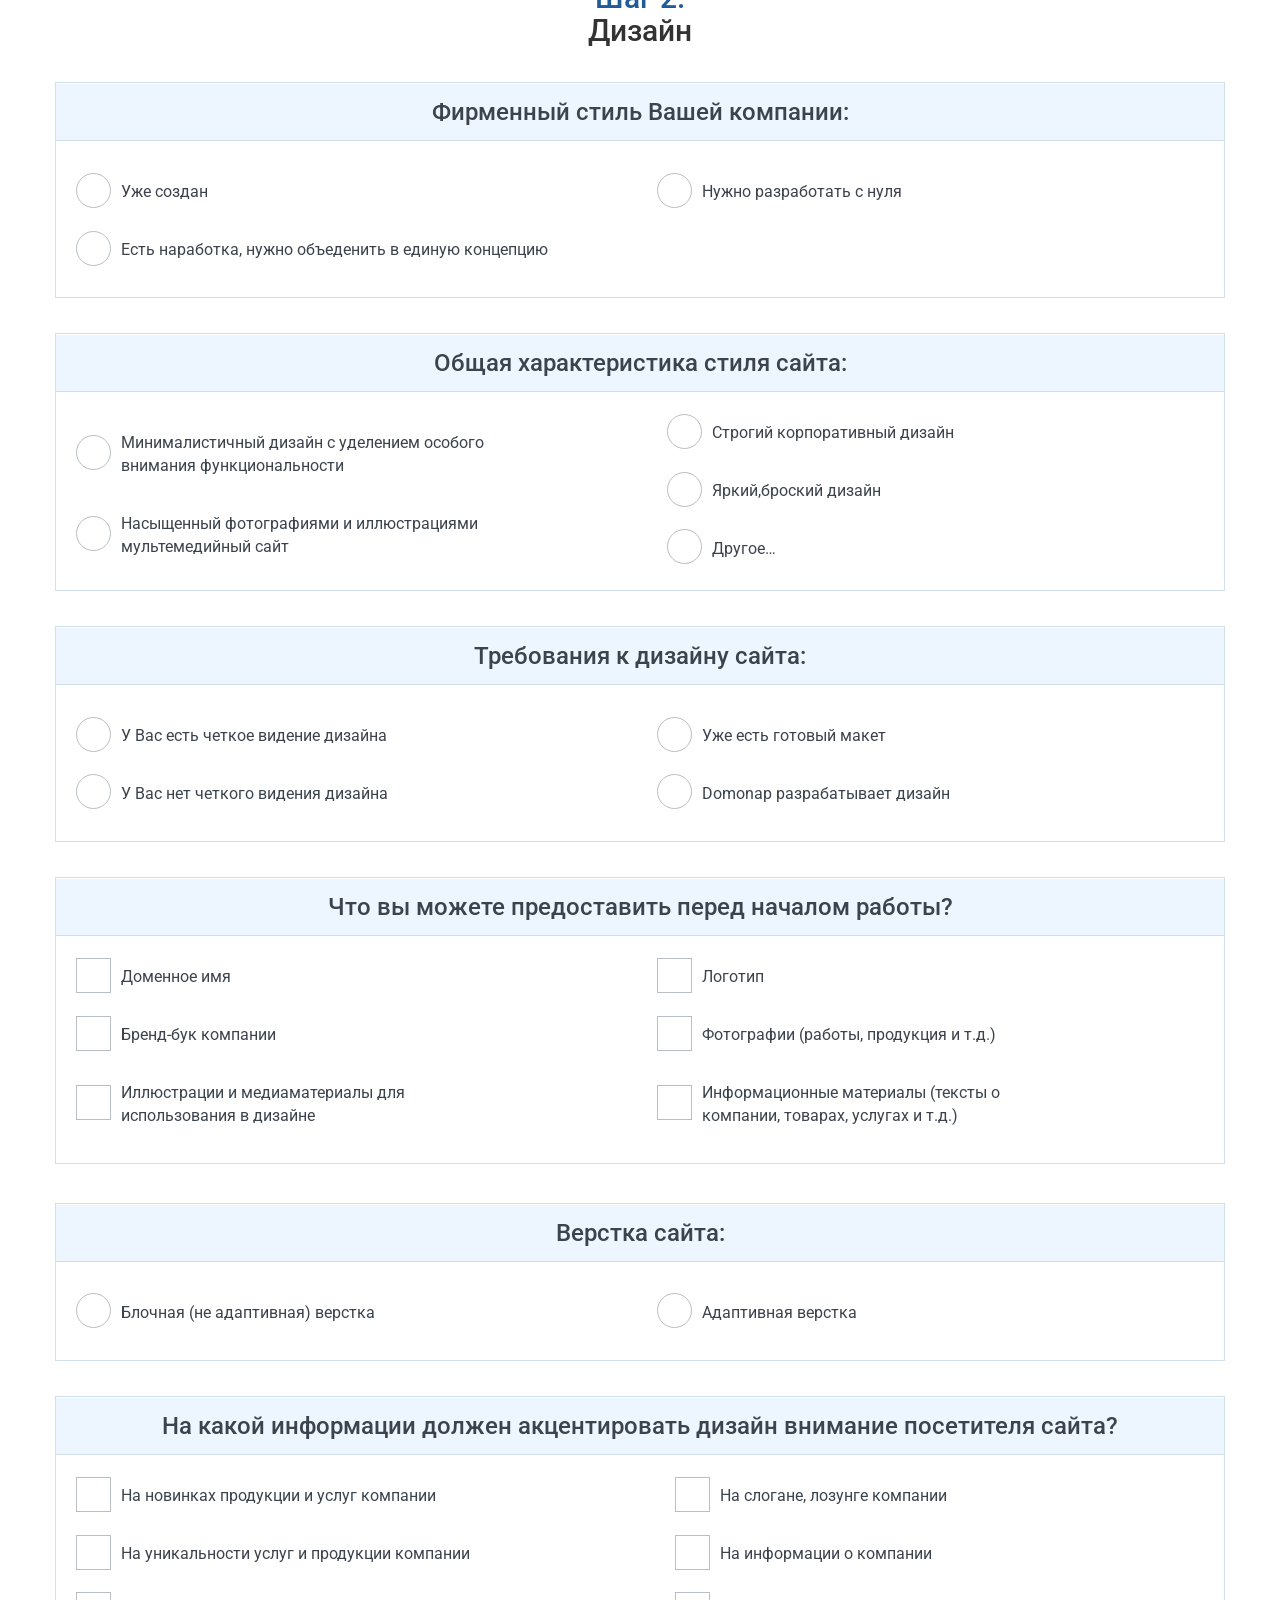
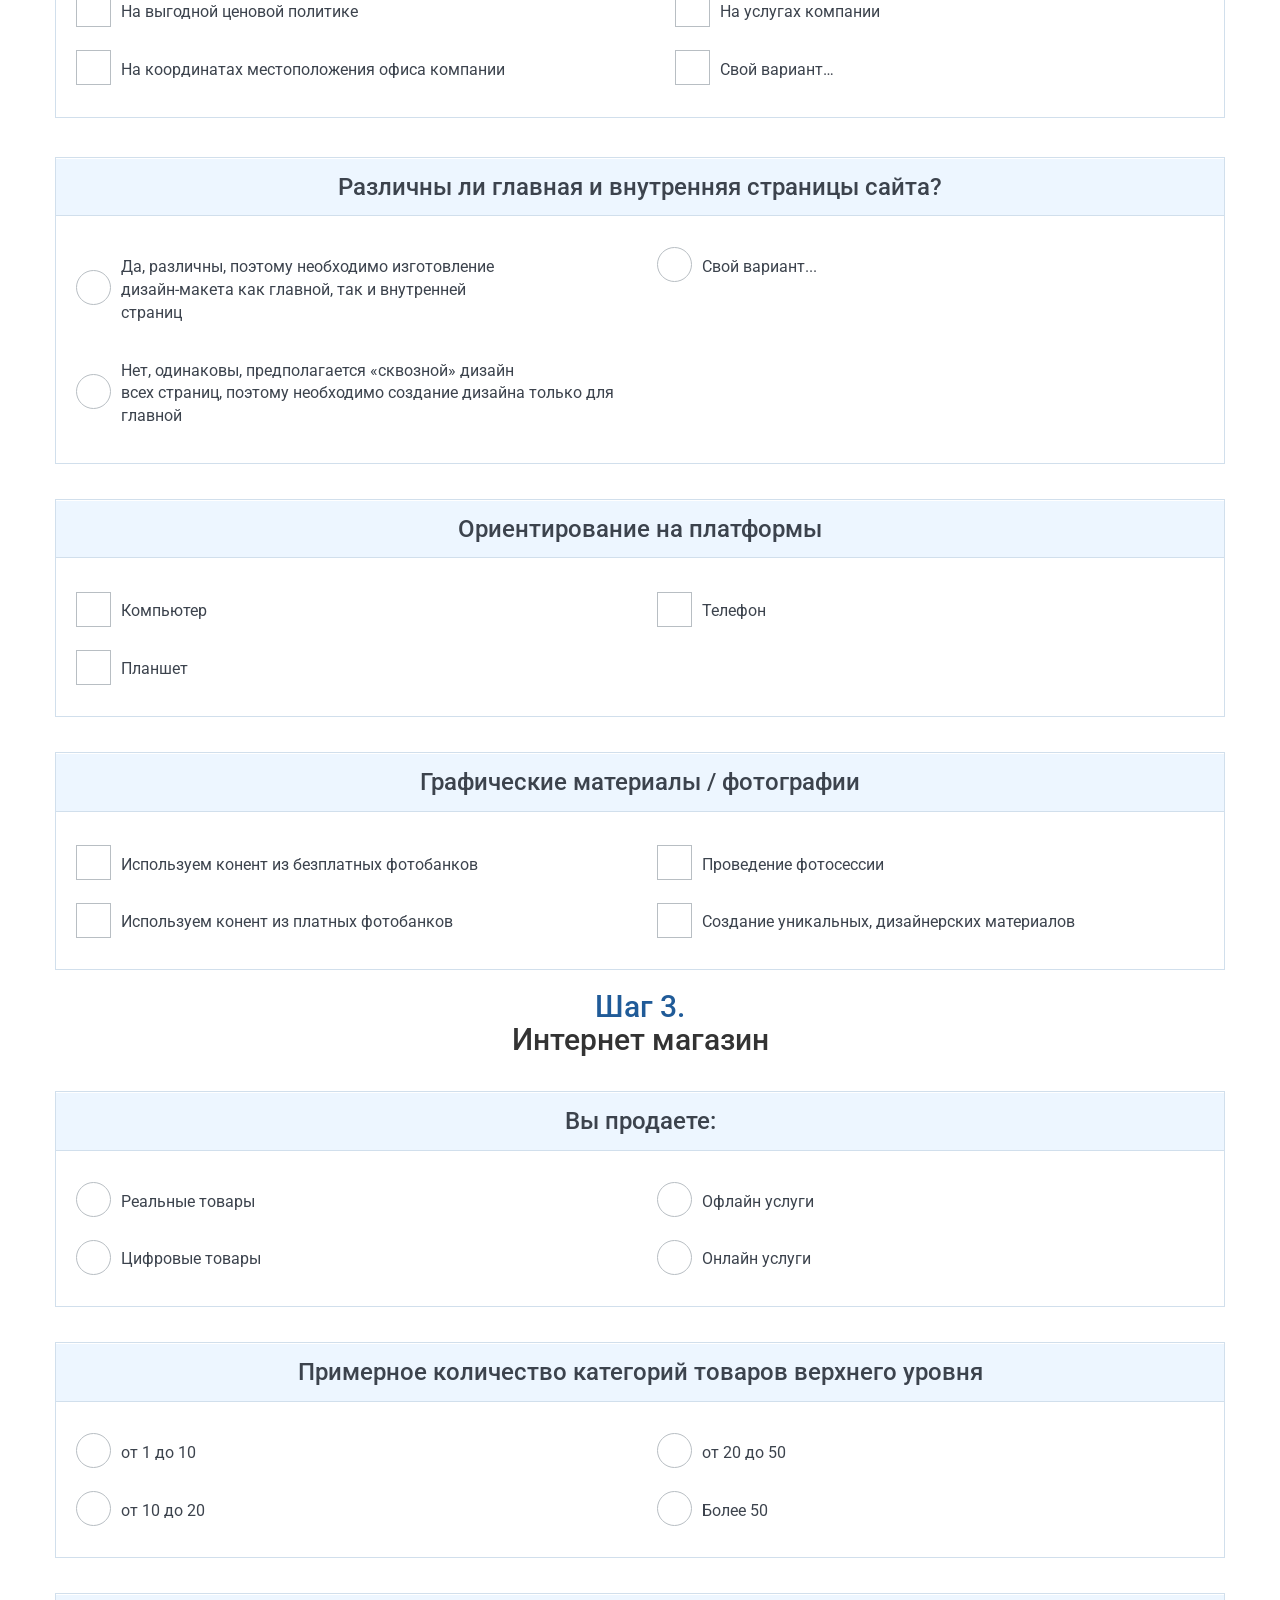
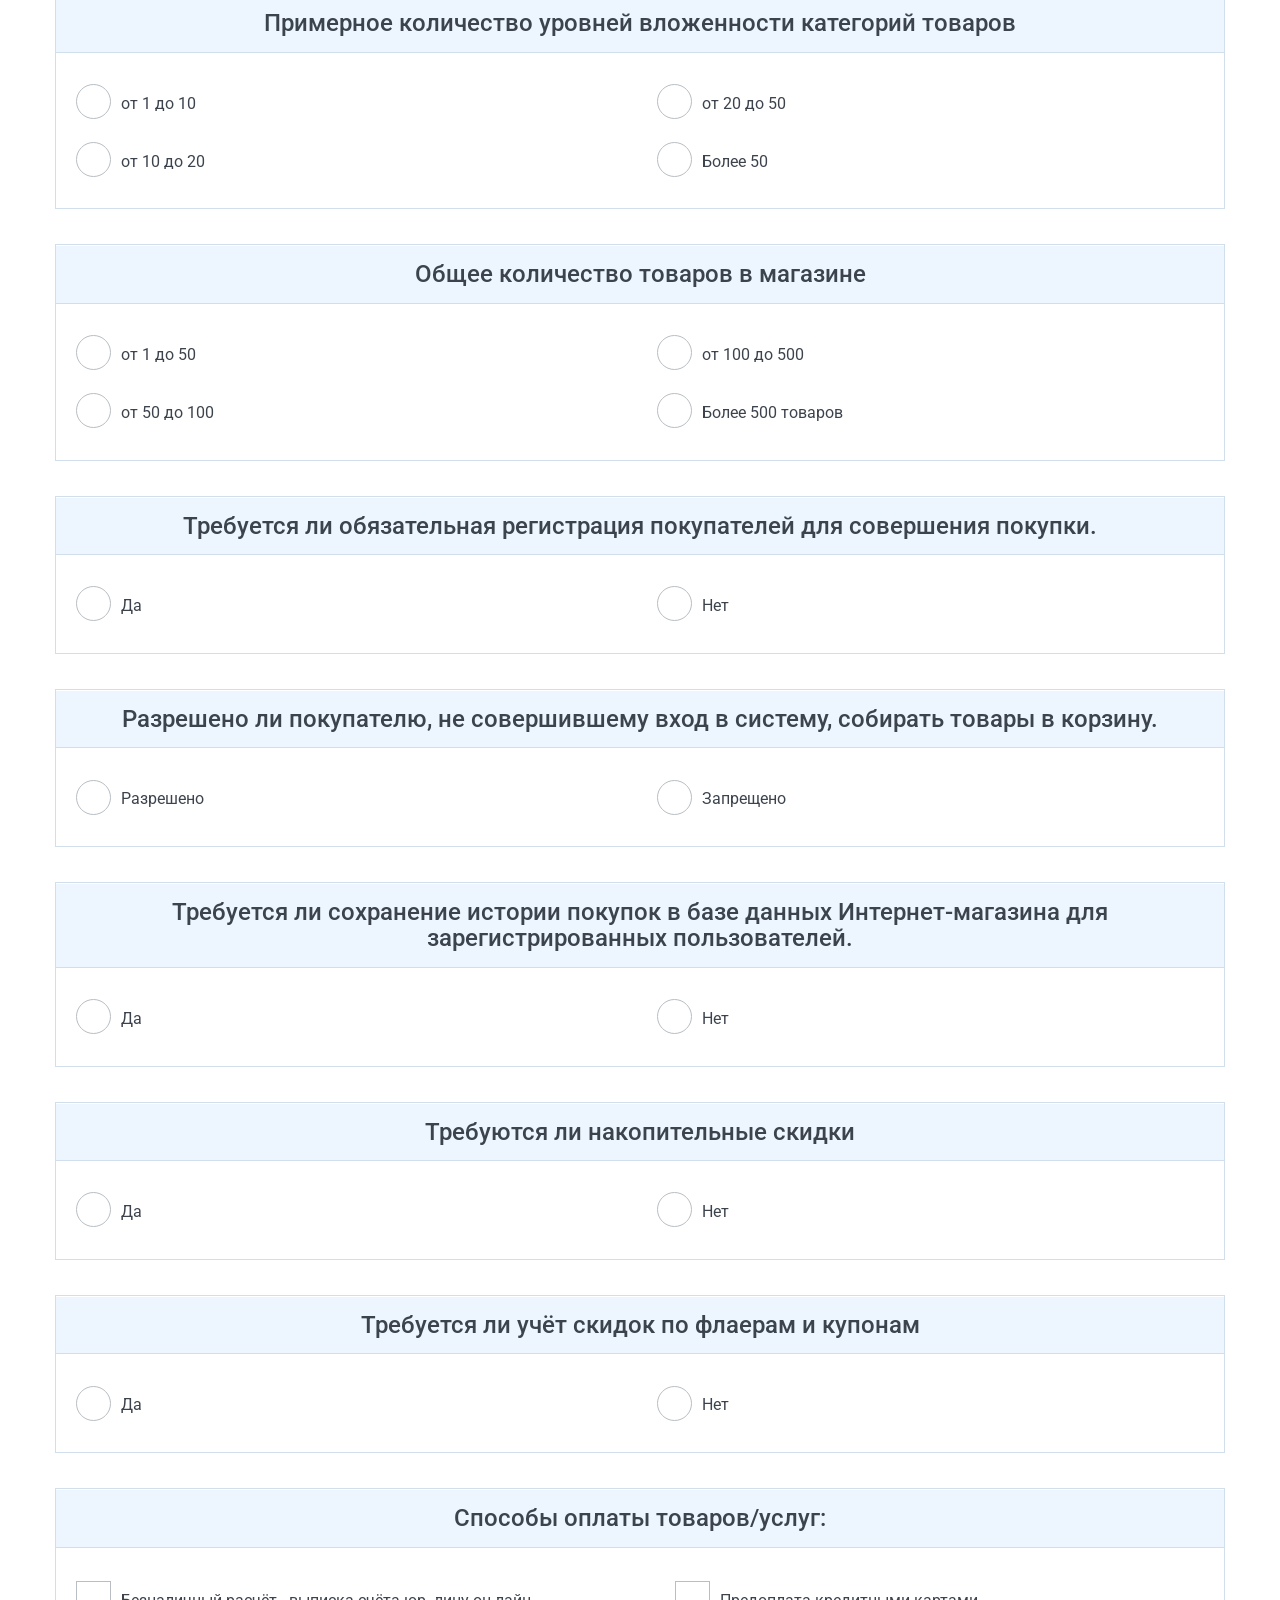
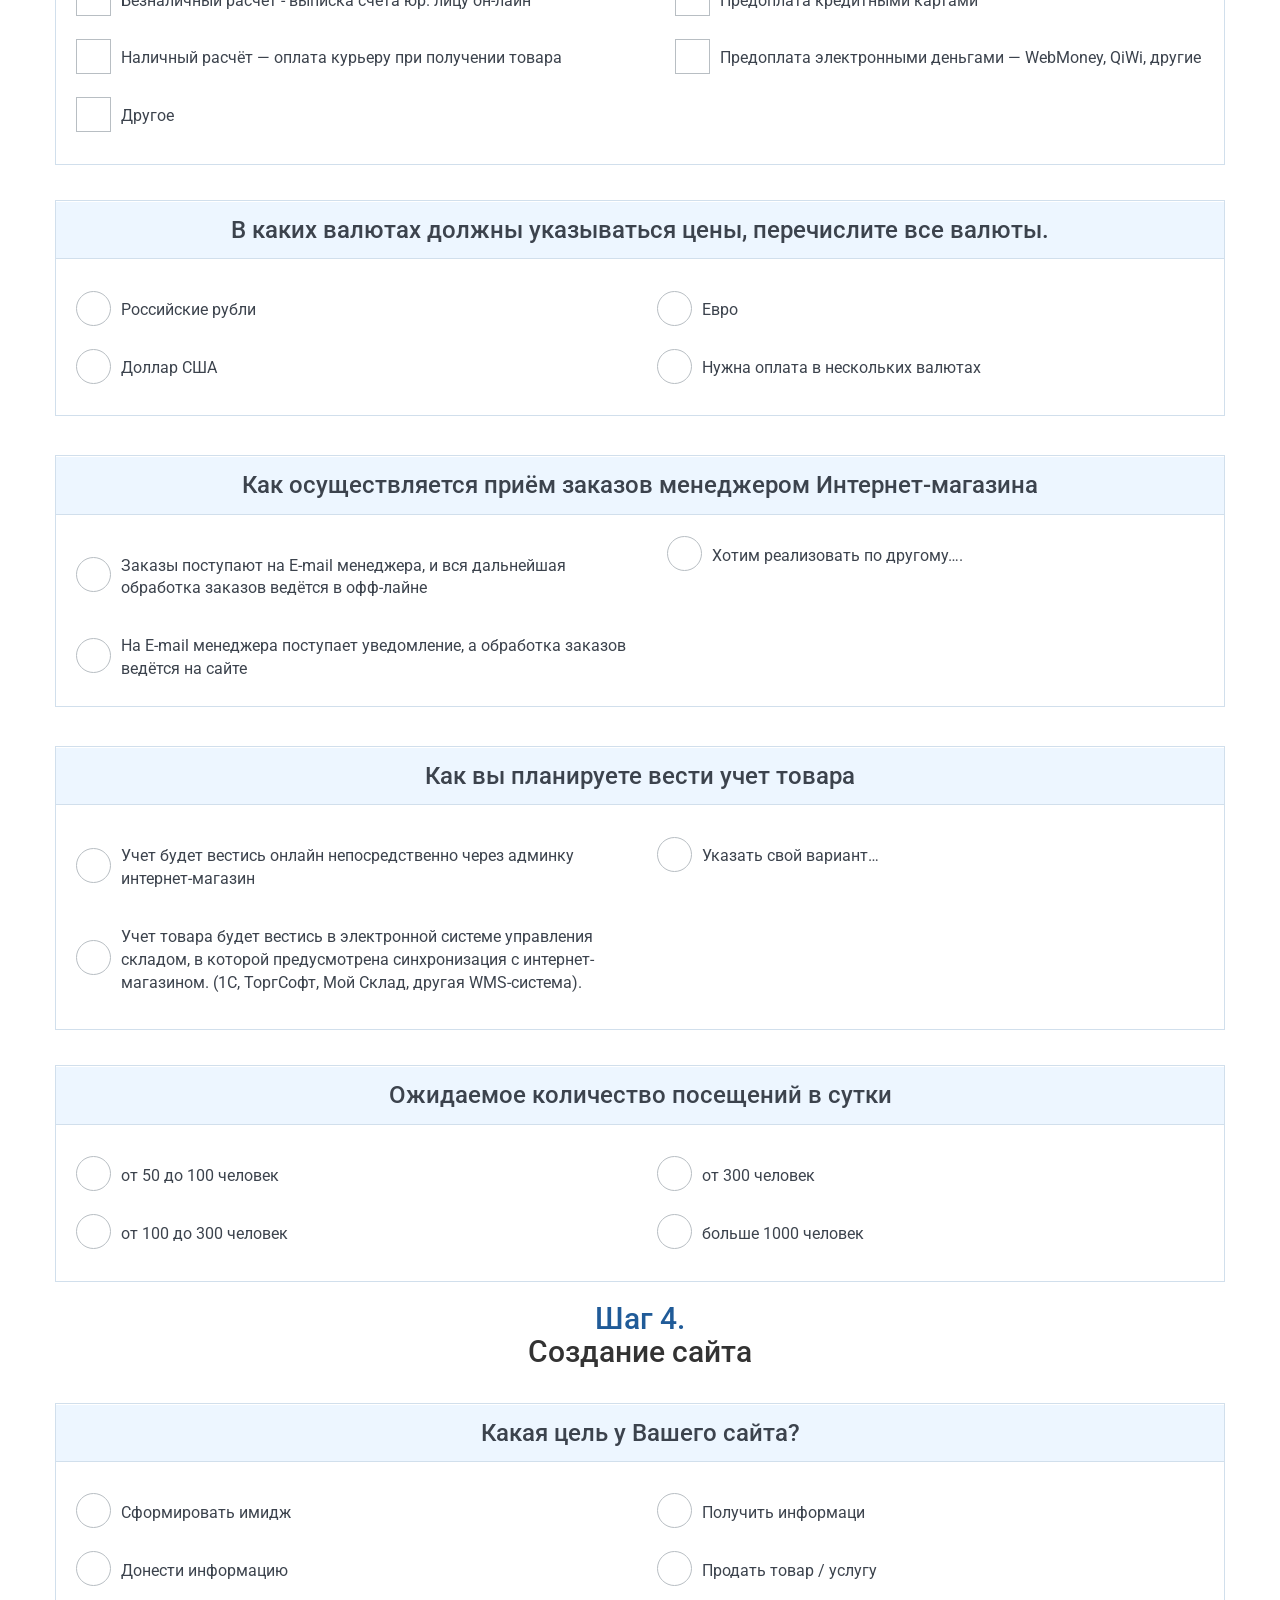
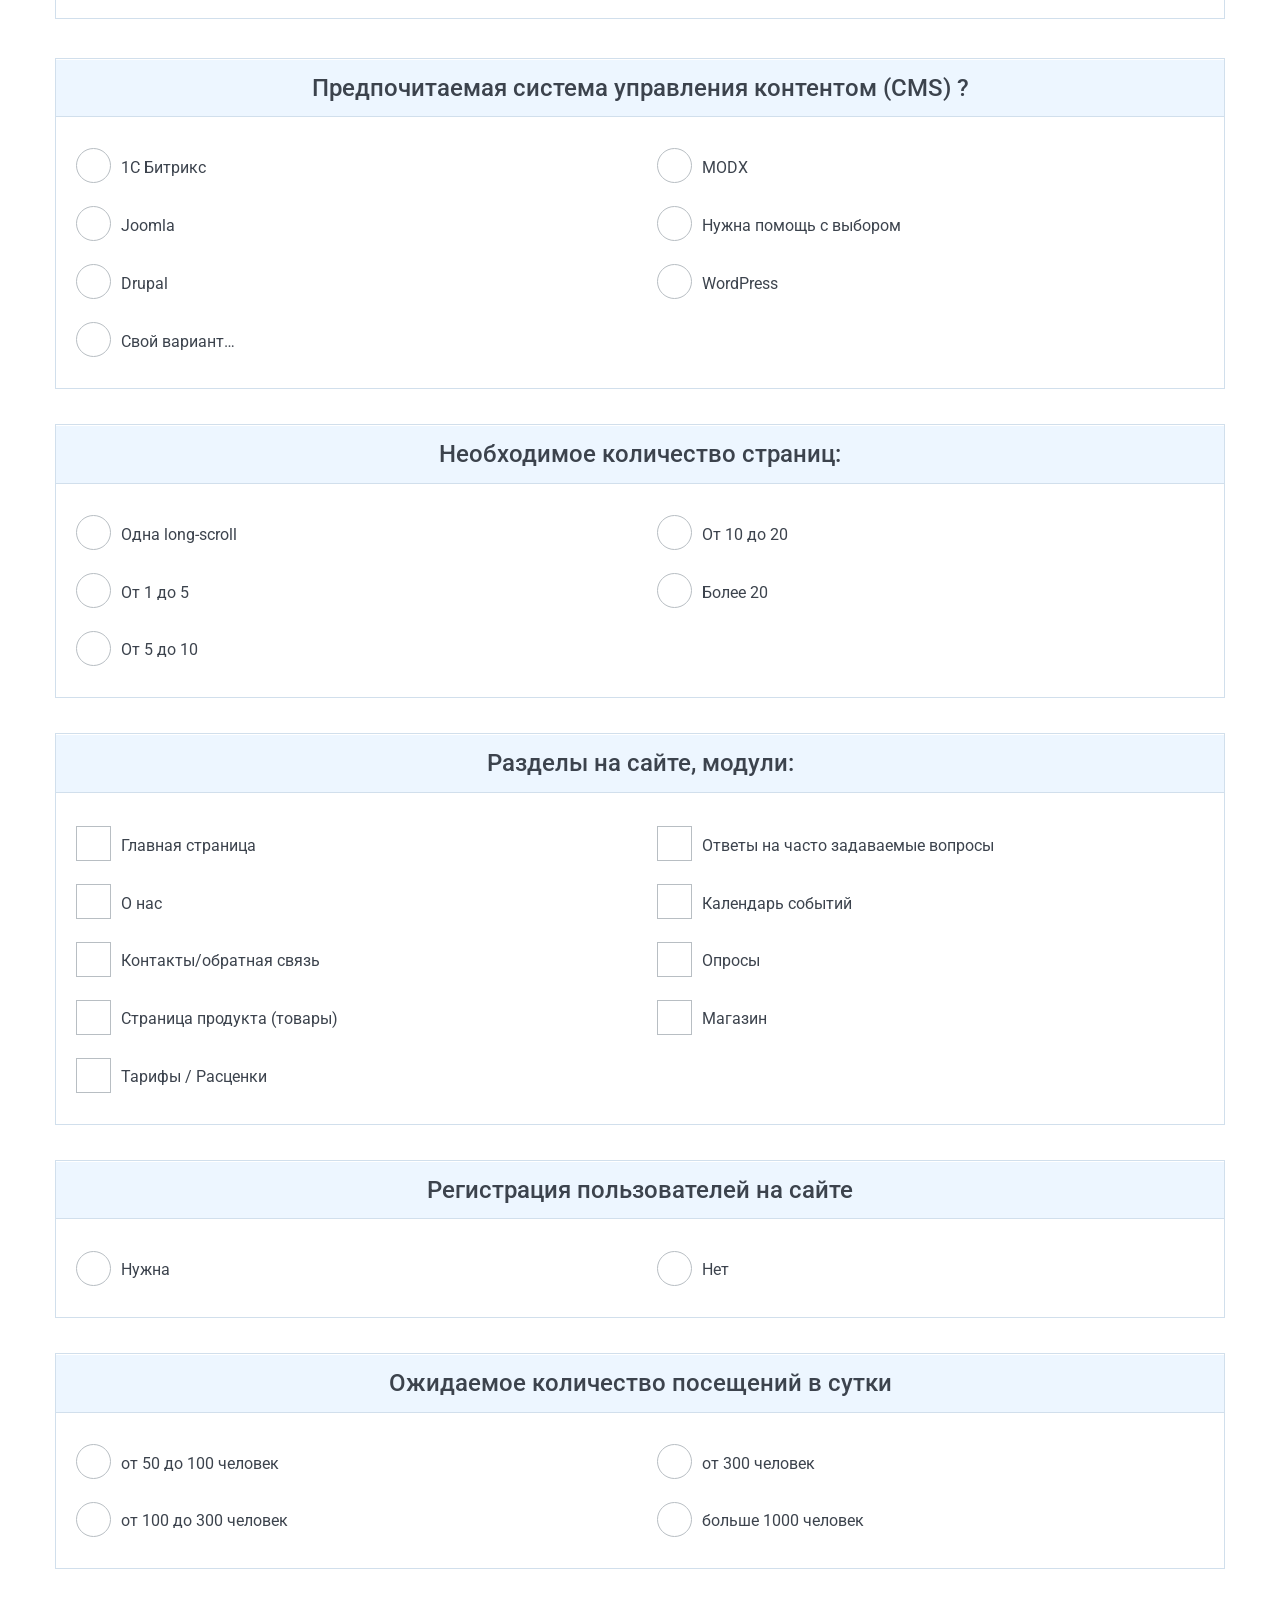
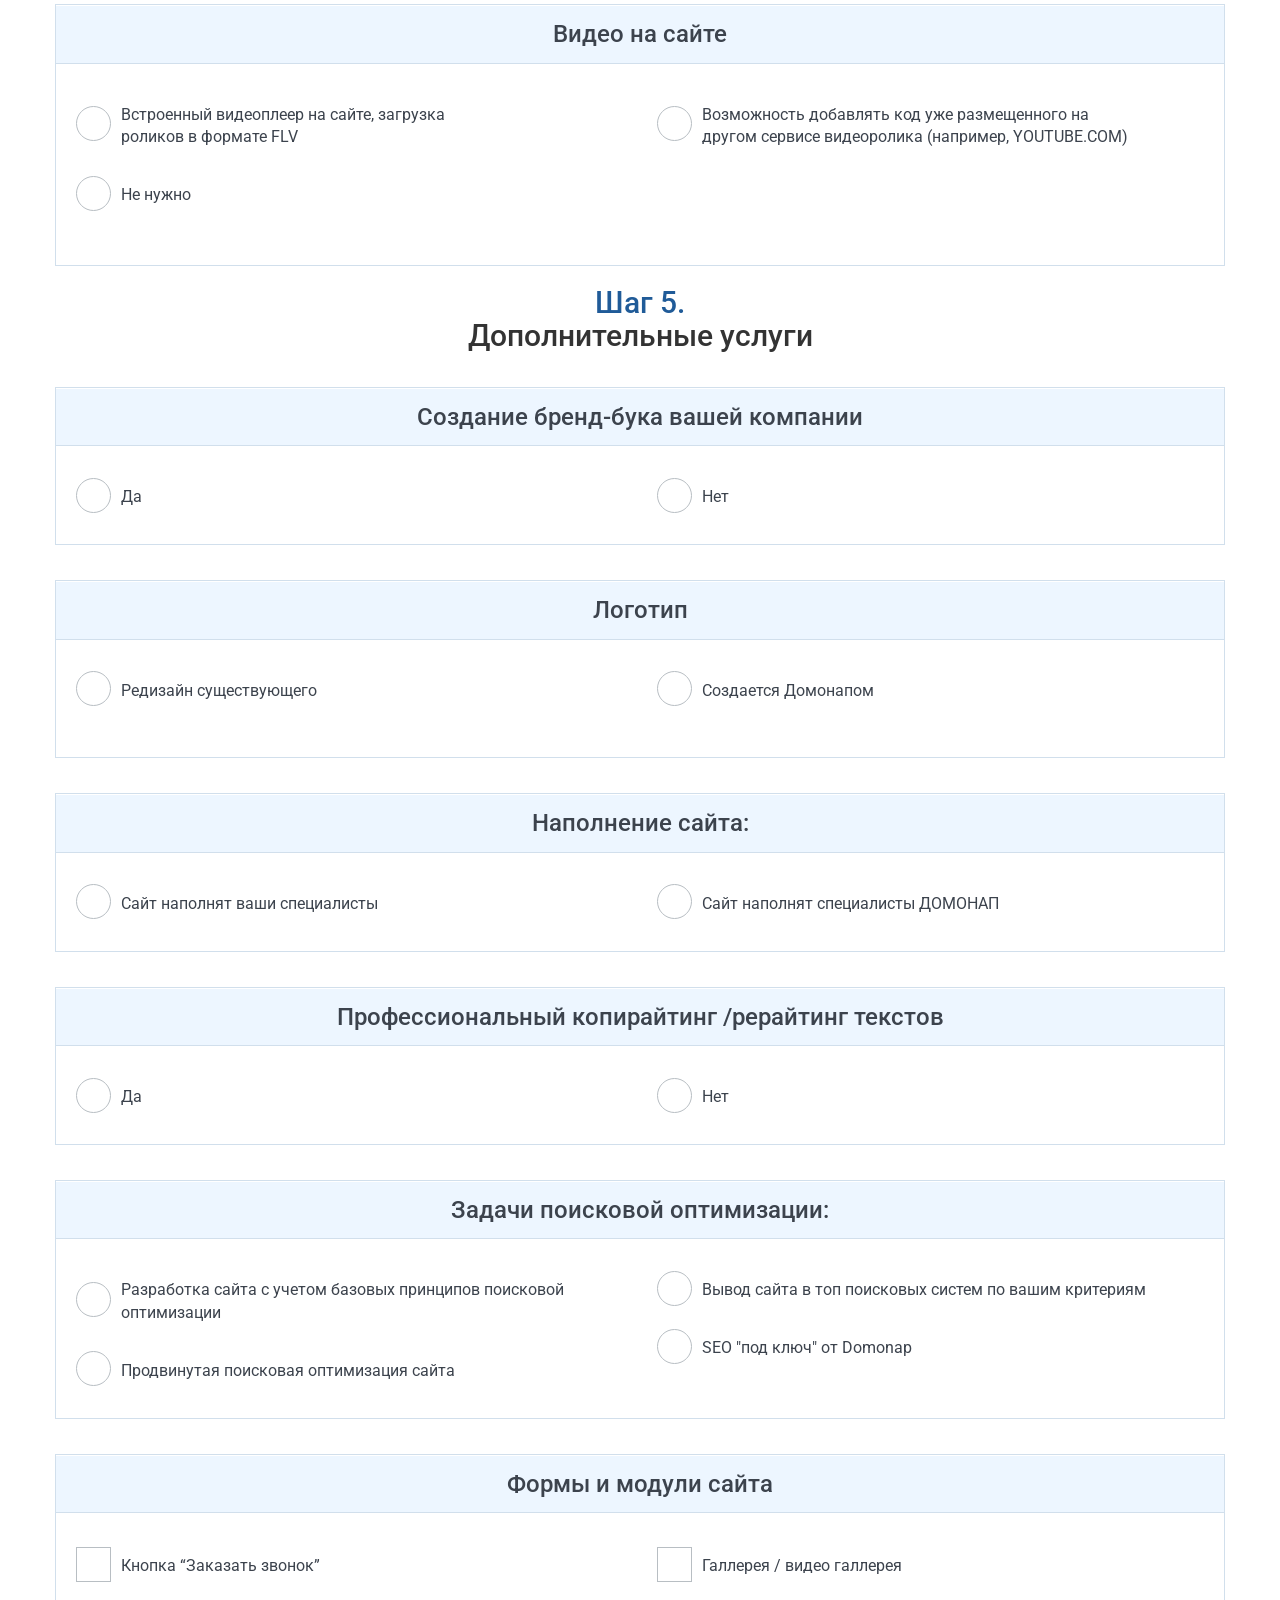
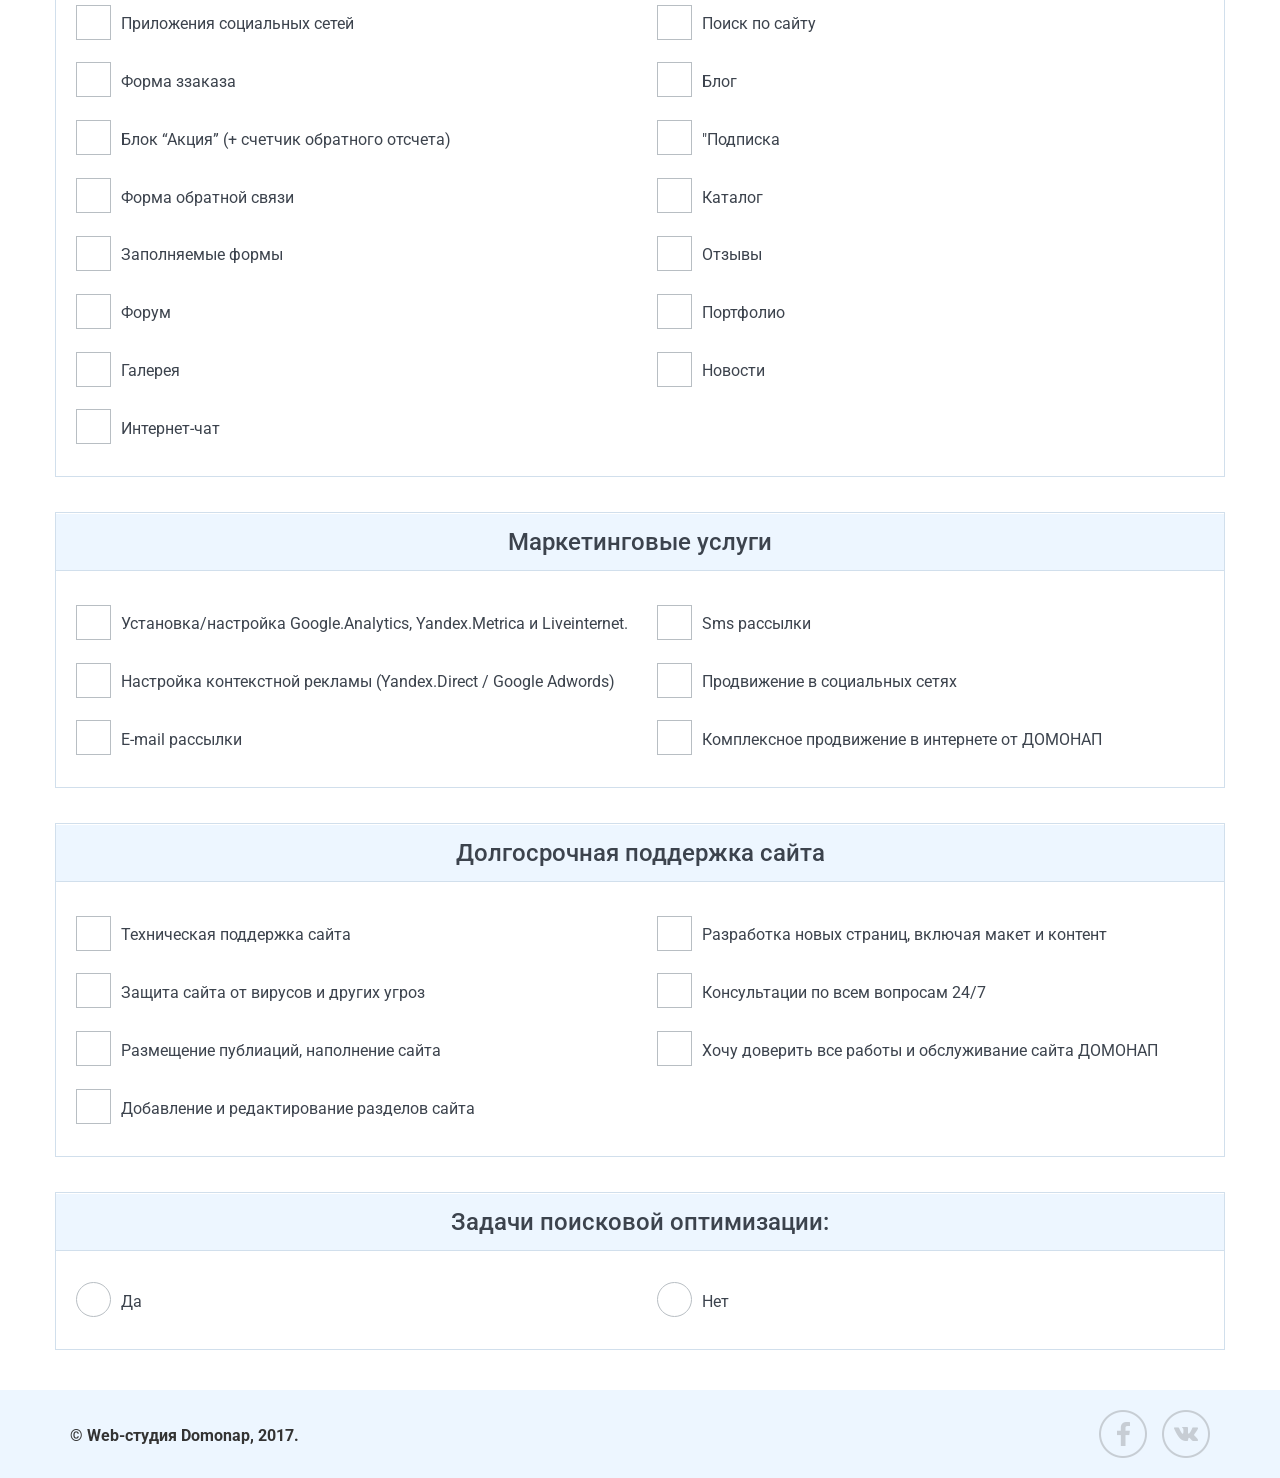
==== commit d02c4cbc: "top-navbar" ====
--- a/index.html
+++ b/index.html
@@ -41,16 +41,36 @@
         </div>
     </div>
 </header>
-<div class="switchers">
+<div class="switchers" id="top_nav">
     <div class="hr"></div>
-    <ol class="indicators">
-        <li><span>Шаг 1</span></li>
-        <li><span>Шаг 2</span></li>
-        <li><span>Шаг 3</span></li>
-        <li><span>Шаг 4</span></li>
-    </ol>
+    <div class="indicators">
+        <div class="field">
+            <input type="radio" name="radio1" id="radio-1" value="radio-1" checked="checked"/>
+            <label for="radio-1">Шаг 1</label>
+
+            <input type="radio" name="radio1" id="radio-2" value="radio-2" />
+            <label for="radio-2">Шаг 2</label>
+
+            <input type="radio" name="radio1" id="radio-3" value="radio-3"/>
+            <label for="radio-3">Шаг 3</label>
+
+            <input type="radio" name="radio1" id="radio-4" value="radio-4"/>
+            <label for="radio-4">Шаг 3</label>
+        </div>
+    </div>
     <a href="#" class="btn-red">Далее</a>
 </div>
+
+
+    <!--<section class="input-container">
+        <label>
+            <input type="text" placeholder="input–1" name="product_name">
+            <span>input–1</span>
+        </label>
+    </section>-->
+
+
+
 <section class="acquaintance">
     <div class="container">
         <div class="row">
@@ -100,172 +120,219 @@
                     </div>
                 </div>
             </div>
-                <div class="row point_3">
-                    <div class="col-md-2"></div>
-                    <div class="col-md-8 introduce_2">
-                        <h5>Род деятельности и специфика работы компании:</h5>
-                    </div>
-                    <div class="row">
-                        <div class="col-md-6">
-                            <div class="input work">
-                                <label for="work">Род деятельности:</label>
-                                <span class="glyphicon glyphicon-menu-down arrow-down" aria-hidden="true"></span>
-                                <input type="text" name="working" id="work" list="working">
-                                <datalist id="working">
-                                    <option value="Аварийные/справочные/экстренные службы"></option>
-                                    <option value="Автосервис/Автотовары"></option>
-                                    <option value="Город/Власть"></option>
-                                    <option value=""></option>
-                                    <option value="Досуг/Развлечения/Общественное питание"></option>
-                                    <option value="Интернет/Связь/Информационные технологии"></option>
-                                    <option value="Коммунальные/бытовые/ритуальные услуги"></option>
-                                    <option value="Компьютеры/Бытовая техника/Офисная техника"></option>
-                                    <option value="Культура/Искусство/Религия"></option>
-                                    <option value="Мебель/Материалы/Фурнитура"></option>
-                                    <option value="Медицина/Здоровье/Красота"></option>
-                                    <option value="Металлы/Топливо/Химия"></option>
-                                    <option value="Оборудование/Инструмент  "></option>
-                                    <option value="Образование/Работа/Карьера"></option>
-                                    <option value="Одежда/Обувь"></option>
-                                    <option value="Охрана/Безопасность"></option>
-                                    <option value="Продукты питания/Напитки"></option>
-                                    <option value="Реклама/Полиграфия/СМИ"></option>
-                                    <option value="Спорт/Отдых/Туризм"></option>
-                                    <option value="Строительные/отделочные материалы"></option>
-                                    <option value="Строительство/Недвижимость/Ремонт"></option>
-                                    <option value="Текстиль/Предметы интерьера"></option>
-                                    <option value="Товары для животных/Ветеринария"></option>
-                                    <option value="Торговые комплексы/Спецмагазины"></option>
-                                    <option value="Транспорт/Грузоперевозки"></option>
-                                    <option value="Хозтовары/Канцелярия/Упаковка"></option>
-                                    <option value="Другое"></option>
-                                </datalist>
-                                <span class="spin"></span>
-                            </div>
+            <div class="row point_3">
+                <div class="col-md-2"></div>
+                <div class="col-md-8 introduce_2">
+                    <h5>Род деятельности и специфика работы компании:</h5>
+                </div>
+                <div class="row">
+                    <div class="col-md-6">
+                        <div class="input work">
+                            <label for="work">Род деятельности:</label>
+                            <span class="glyphicon glyphicon-menu-down arrow-down" aria-hidden="true"></span>
+                            <input type="text" name="working" id="work" list="working">
+                            <datalist id="working">
+                                <option value="Аварийные/справочные/экстренные службы"></option>
+                                <option value="Автосервис/Автотовары"></option>
+                                <option value="Город/Власть"></option>
+                                <option value=""></option>
+                                <option value="Досуг/Развлечения/Общественное питание"></option>
+                                <option value="Интернет/Связь/Информационные технологии"></option>
+                                <option value="Коммунальные/бытовые/ритуальные услуги"></option>
+                                <option value="Компьютеры/Бытовая техника/Офисная техника"></option>
+                                <option value="Культура/Искусство/Религия"></option>
+                                <option value="Мебель/Материалы/Фурнитура"></option>
+                                <option value="Медицина/Здоровье/Красота"></option>
+                                <option value="Металлы/Топливо/Химия"></option>
+                                <option value="Оборудование/Инструмент  "></option>
+                                <option value="Образование/Работа/Карьера"></option>
+                                <option value="Одежда/Обувь"></option>
+                                <option value="Охрана/Безопасность"></option>
+                                <option value="Продукты питания/Напитки"></option>
+                                <option value="Реклама/Полиграфия/СМИ"></option>
+                                <option value="Спорт/Отдых/Туризм"></option>
+                                <option value="Строительные/отделочные материалы"></option>
+                                <option value="Строительство/Недвижимость/Ремонт"></option>
+                                <option value="Текстиль/Предметы интерьера"></option>
+                                <option value="Товары для животных/Ветеринария"></option>
+                                <option value="Торговые комплексы/Спецмагазины"></option>
+                                <option value="Транспорт/Грузоперевозки"></option>
+                                <option value="Хозтовары/Канцелярия/Упаковка"></option>
+                                <option value="Другое"></option>
+                            </datalist>
+                            <span class="spin"></span>
                         </div>
                     </div>
-                </div> <!--row point_2-->
-                <div class="row point_4">
-                    <div class="col-md-2"></div>
-                    <div class="col-md-8 introduce_2">
-                        <h5>Наша задача?</h5>
-                    </div>
-                    <div class="row select-our-task">
-                        <div class="col-md-12">
-                            <form class="ac-custom ac-radio ac-fill" autocomplete="off">
-                                <ul class="site_type">
-                                    <li><input id="r1" name="r1" type="radio"><label for="r1">Создать новый сайт</label></li>
-                                    <li><input id="r2" name="r1" type="radio"><label for="r2">Изменить или улучшить существующий</label></li>
-                                </ul>
-                            </form>
+                </div>
+            </div> <!--row point_2-->
+            <div class="row point_4">
+                <div class="col-md-2"></div>
+                <div class="col-md-8 introduce_2">
+                    <h5>Наша задача?</h5>
+                </div>
+                <div class="row select-our-task">
+                    <div class="col-md-12">
+                        <form class="ac-custom ac-radio ac-fill" autocomplete="off">
+                            <ul class="site_type">
+                                <li><input id="r1" name="r1" type="radio"><label for="r1">Создать новый сайт</label>
+                                </li>
+                                <li><input id="r2" name="r1" type="radio"><label for="r2">Изменить или улучшить
+                                    существующий</label></li>
+                            </ul>
+                        </form>
+                    </div>
+                </div>
+            </div>
+            <div class="row point_2">
+                <div class="col-md-2"></div>
+                <div class="col-md-8 introduce_2">
+                    <h5>Давайте выберем тип Вашего сайта:</h5>
+                </div>
+                <div class="row choose-the-type">
+                    <div class="col-md-12">
+                        <form class="ac-custom ac-radio ac-fill" autocomplete="off">
+                            <ul class="site_type">
+                                <li><input id="r3" name="r2" type="radio"><label for="r3">Целевая страница
+                                    (landing-page)</label></li>
+                                <li><input id="r4" name="r2" type="radio"><label for="r4">Корпоративный сайт</label>
+                                </li>
+                                <li><input id="r5" name="r2" type="radio"><label for="r5">Информационный портал</label>
+                                </li>
+                                <li><input id="r6" name="r2" type="radio"><label for="r6">Сайт визитная карточка</label>
+                                </li>
+                                <li><input id="r7" name="r2" type="radio"><label for="r7">Интернет магазин</label></li>
+                                <li><input id="r8" name="r2" type="radio"><label for="r8">Личный блог</label></li>
+                            </ul>
+                        </form>
+                    </div>
+                </div>
+            </div>
+            <div class="row point_5">
+                <div class="col-md-2"></div>
+                <div class="col-md-8 introduce_2">
+                    <h5>Желаемые сроки на реализацию проекта:</h5>
+                </div>
+                <div class="row select-time-for-the-project">
+                    <div class="col-md-12">
+                        <form class="ac-custom ac-radio ac-fill" autocomplete="off">
+                            <ul class="site_type">
+                                <li><input id="r9" name="r3" type="radio"><label for="r9">Срочно</label></li>
+                                <li><input id="r10" name="r3" type="radio"><label for="r10">1 -3 месяца</label></li>
+                                <li><input id="r11" name="r3" type="radio"><label for="r11">Более трех месяцев</label>
+                                </li>
+                                <li class="hidden-cmp"><input name="r3" type="radio"><label>Более трех месяцев</label>
+                                </li>
+                            </ul>
+                        </form>
+                    </div>
+                </div>
+            </div>
+            <div class="row point_5">
+                <div class="col-md-2"></div>
+                <div class="col-md-8 introduce_2">
+                    <h5>Планируемый бюджет проекта:</h5>
+                </div>
+                <div class="row select-project-budget">
+                    <div class="col-md-12">
+                        <form class="ac-custom ac-radio ac-fill" autocomplete="off">
+                            <ul class="site_type">
+                                <li><input id="r12" name="r4" type="radio"><label for="r12">До 50.000 рублей</label>
+                                </li>
+                                <li><input id="r13" name="r4" type="radio"><label for="r13">50.000 - 100.000
+                                    рублей</label></li>
+                                <li><input id="r14" name="r4" type="radio"><label for="r14">100.000 - 200.000
+                                    рублей</label></li>
+                                <li><input id="r15" name="r4" type="radio"><label for="r15">Более 200.000 рублей</label>
+                                </li>
+                            </ul>
+                        </form>
+                    </div>
+                </div>
+            </div>
+            <div class="row point_6">
+                <div class="col-md-2"></div>
+                <div class="col-md-8 introduce_2">
+                    <h5>Дальнейшая поддержка и обслуживание сайта:</h5>
+                </div>
+                <div class="row select-support-of-the-site">
+                    <div class="col-md-12">
+                        <form class="ac-custom ac-radio ac-fill" autocomplete="off">
+                            <ul class="site_type">
+                                <li><input id="r16" name="r5" type="radio"><label for="r16">Возьмут на себя ваши
+                                    специалисты</label></li>
+                                <li><input id="r17" name="r5" type="radio"><label for="r17">Возьмем на себя мы</label>
+                                </li>
+                            </ul>
+                        </form>
+                    </div>
+                </div>
+            </div>
+            <div class="row point_7 ">
+                <div class="col-md-2"></div>
+                <div class="col-md-8 introduce_2">
+                    <h5>Целевая аудитория (обобщенно):</h5>
+                </div>
+                <div class="row select-the-target-audience">
+
+                    <div class="col-md-6 col-md-push-6 target_2">
+                        <form class="ac-custom ac-checkbox ac-checkmark" autocomplete="off">
+                            <ul class="">
+                                <li><input id="cb6" name="cb6" type="checkbox"><label for="cb6">Индивидуальные
+                                    потребители</label>
+                                    <button type="button" class="btn btn-default hidden-xs" data-toggle="tooltip"
+                                            data-placement="right"
+                                            title="Самый большой вид целевой аудитории. Это практически все население страны. Они покупают товары и услуги для себя , членов их семей, для дома, сада, для детей, любимых питомцев, друзей и т.п."></button>
+                                    <button type="button" class="btn btn-default visible-xs" data-toggle="tooltip"
+                                            data-placement="left"
+                                            title="Самый большой вид целевой аудитории. Это практически все население страны. Они покупают товары и услуги для себя , членов их семей, для дома, сада, для детей, любимых питомцев, друзей и т.п."></button>
+                                </li>
+                                <li><input id="cb9" name="cb9" type="checkbox"><label for="cb9">Специалисты и
+                                    профессионалы <span>в определенных сферах деятельности</span></label>
+                                    <button type="button" class="btn btn-default hidden-xs specialists"
+                                            data-toggle="tooltip" data-placement="right"
+                                            title="Это  врачи, учителя, бухгалтера, юристы, аудиторы, нотариусы, преподаватели вузов, дизайнеры, фрилансеры, водители, рабочие разных специальностей и т.п."></button>
+                                    <button type="button" class="btn btn-default visible-xs specialists"
+                                            data-toggle="tooltip" data-placement="left"
+                                            title="Это  врачи, учителя, бухгалтера, юристы, аудиторы, нотариусы, преподаватели вузов, дизайнеры, фрилансеры, водители, рабочие разных специальностей и т.п."></button>
+                                </li>
+                            </ul>
+                        </form>
+                    </div>
+                    <div class="col-md-6 col-md-pull-6 target">
+                        <form class="ac-custom ac-checkbox ac-checkmark" autocomplete="off">
+                            <ul class="">
+                                <li><input id="cb8" name="cb8" type="checkbox"><label for="cb8">Торговые
+                                    организации</label>
+                                    <button type="button" class="btn btn-default hidden-xs commercial"
+                                            data-toggle="tooltip" data-placement="right"
+                                            title="Организации и индивидуальные предприниматели, занимающиеся торговлей."></button>
+                                    <button type="button" class="btn btn-default visible-xs commercial"
+                                            data-toggle="tooltip" data-placement="left"
+                                            title="Организации и индивидуальные предприниматели, занимающиеся торговлей."></button>
+                                </li>
+                                <li><input id="cb7" name="cb7" type="checkbox"><label for="cb7">Представители делового
+                                    <span>мира / компании</span></label>
+                                    <button type="button" class="btn btn-default hidden-xs" data-toggle="tooltip"
+                                            data-placement="right"
+                                            title="Директора коммерческих и некоммерческих организаций, индивидуальные предприниматели, фермеры и т.п."></button>
+                                    <button type="button" class="btn btn-default visible-xs" data-toggle="tooltip"
+                                            data-placement="left"
+                                            title="Директора коммерческих и некоммерческих организаций, индивидуальные предприниматели, фермеры и т.п."></button>
+                                </li>
+                                <li><input id="cb10" name="cb9" type="checkbox" class="other"><label for="cb10">Рассказать
+                                    подробнее...</label></li>
+                            </ul>
+                        </form>
+                        <div class="input" id="other-description-target">
+                            <label for="more_info">Опишите Вашу целевую аудиторию</label>
+                            <input type="text" name="name" id="more_info">
+                            <span class="spin"></span>
                         </div>
                     </div>
                 </div>
-                <div class="row point_2">
-                    <div class="col-md-2"></div>
-                    <div class="col-md-8 introduce_2">
-                        <h5>Давайте выберем тип Вашего сайта:</h5>
-                    </div>
-                    <div class="row choose-the-type">
-                        <div class="col-md-12">
-                            <form class="ac-custom ac-radio ac-fill" autocomplete="off">
-                                <ul class="site_type">
-                                    <li><input id="r3" name="r2" type="radio"><label for="r3">Целевая страница (landing-page)</label></li>
-                                    <li><input id="r4" name="r2" type="radio"><label for="r4">Корпоративный сайт</label></li>
-                                    <li><input id="r5" name="r2" type="radio"><label for="r5">Информационный портал</label></li>
-                                    <li><input id="r6" name="r2" type="radio"><label for="r6">Сайт визитная карточка</label></li>
-                                    <li><input id="r7" name="r2" type="radio"><label for="r7">Интернет магазин</label></li>
-                                    <li><input id="r8" name="r2" type="radio"><label for="r8">Личный блог</label></li>
-                                </ul>
-                            </form>
-                        </div>
-                    </div>
-                </div>
-                <div class="row point_5">
-                    <div class="col-md-2"></div>
-                    <div class="col-md-8 introduce_2">
-                        <h5>Желаемые сроки на реализацию проекта:</h5>
-                    </div>
-                    <div class="row select-time-for-the-project">
-                        <div class="col-md-12">
-                            <form class="ac-custom ac-radio ac-fill" autocomplete="off">
-                                <ul class="site_type">
-                                    <li><input id="r9" name="r3" type="radio"><label for="r9">Срочно</label></li>
-                                    <li><input id="r10" name="r3" type="radio"><label for="r10">1 -3 месяца</label></li>
-                                    <li><input id="r11" name="r3" type="radio"><label for="r11">Более трех месяцев</label></li>
-                                    <li class="hidden-cmp"><input name="r3" type="radio"><label >Более трех месяцев</label></li>
-                                </ul>
-                            </form>
-                        </div>
-                    </div>
-                </div>
-                <div class="row point_5">
-                    <div class="col-md-2"></div>
-                    <div class="col-md-8 introduce_2">
-                        <h5>Планируемый бюджет проекта:</h5>
-                    </div>
-                    <div class="row select-project-budget">
-                        <div class="col-md-12">
-                            <form class="ac-custom ac-radio ac-fill" autocomplete="off">
-                                <ul class="site_type">
-                                    <li><input id="r12" name="r4" type="radio"><label for="r12">До 50.000 рублей</label></li>
-                                    <li><input id="r13" name="r4" type="radio"><label for="r13">50.000 - 100.000 рублей</label></li>
-                                    <li><input id="r14" name="r4" type="radio"><label for="r14">100.000 - 200.000 рублей</label></li>
-                                    <li><input id="r15" name="r4" type="radio"><label for="r15">Более 200.000 рублей</label></li>
-                                </ul>
-                            </form>
-                        </div>
-                    </div>
-                </div>
-                <div class="row point_6">
-                    <div class="col-md-2"></div>
-                    <div class="col-md-8 introduce_2">
-                        <h5>Дальнейшая поддержка и обслуживание сайта:</h5>
-                    </div>
-                    <div class="row select-support-of-the-site">
-                        <div class="col-md-12">
-                            <form class="ac-custom ac-radio ac-fill" autocomplete="off">
-                                <ul class="site_type">
-                                    <li><input id="r16" name="r5" type="radio"><label for="r16">Возьмут на себя ваши специалисты</label></li>
-                                    <li><input id="r17" name="r5" type="radio"><label for="r17">Возьмем на себя мы</label></li>
-                                </ul>
-                            </form>
-                        </div>
-                    </div>
-                </div>
-                <div class="row point_7 ">
-                    <div class="col-md-2"></div>
-                    <div class="col-md-8 introduce_2">
-                        <h5>Целевая аудитория (обобщенно):</h5>
-                    </div>
-                    <div class="row select-the-target-audience">
-
-                        <div class="col-md-6 col-md-push-6 target_2">
-                            <form class="ac-custom ac-checkbox ac-checkmark" autocomplete="off">
-                                <ul class="">
-                                    <li><input id="cb6" name="cb6" type="checkbox"><label for="cb6">Индивидуальные потребители</label><button type="button" class="btn btn-default hidden-xs" data-toggle="tooltip" data-placement="right" title="Самый большой вид целевой аудитории. Это практически все население страны. Они покупают товары и услуги для себя , членов их семей, для дома, сада, для детей, любимых питомцев, друзей и т.п."></button><button type="button" class="btn btn-default visible-xs" data-toggle="tooltip" data-placement="left" title="Самый большой вид целевой аудитории. Это практически все население страны. Они покупают товары и услуги для себя , членов их семей, для дома, сада, для детей, любимых питомцев, друзей и т.п."></button></li>
-                                    <li><input id="cb9" name="cb9" type="checkbox"><label for="cb9">Специалисты и профессионалы <span>в определенных сферах деятельности</span></label><button type="button" class="btn btn-default hidden-xs specialists" data-toggle="tooltip" data-placement="right" title="Это  врачи, учителя, бухгалтера, юристы, аудиторы, нотариусы, преподаватели вузов, дизайнеры, фрилансеры, водители, рабочие разных специальностей и т.п."></button><button type="button" class="btn btn-default visible-xs specialists" data-toggle="tooltip" data-placement="left" title="Это  врачи, учителя, бухгалтера, юристы, аудиторы, нотариусы, преподаватели вузов, дизайнеры, фрилансеры, водители, рабочие разных специальностей и т.п."></button></li>
-                                </ul>
-                            </form>
-                        </div>
-                            <div class="col-md-6 col-md-pull-6 target">
-                                <form class="ac-custom ac-checkbox ac-checkmark" autocomplete="off">
-                                    <ul class="">
-                                        <li><input id="cb8" name="cb8" type="checkbox"><label  for="cb8">Торговые организации</label><button type="button" class="btn btn-default hidden-xs commercial" data-toggle="tooltip" data-placement="right" title="Организации и индивидуальные предприниматели, занимающиеся торговлей."></button><button type="button" class="btn btn-default visible-xs commercial" data-toggle="tooltip" data-placement="left" title="Организации и индивидуальные предприниматели, занимающиеся торговлей."></button></li>
-                                        <li><input id="cb7" name="cb7" type="checkbox"><label for="cb7">Представители делового <span>мира / компании</span></label><button type="button" class="btn btn-default hidden-xs" data-toggle="tooltip" data-placement="right" title="Директора коммерческих и некоммерческих организаций, индивидуальные предприниматели, фермеры и т.п."></button><button type="button" class="btn btn-default visible-xs" data-toggle="tooltip" data-placement="left" title="Директора коммерческих и некоммерческих организаций, индивидуальные предприниматели, фермеры и т.п."></button></li>
-                                        <li><input id="cb10" name="cb9" type="checkbox" class="other"><label for="cb10">Рассказать подробнее...</label></li>
-                                    </ul>
-                                </form>
-                                <div class="input" id="other-description-target">
-                                    <label for="more_info">Опишите Вашу целевую аудиторию</label>
-                                    <input type="text" name="name" id="more_info">
-                                    <span class="spin"></span>
-                                </div>
-                        </div>
-                    </div>
-                </div>
             </div>
         </div>
+    </div>
 </section>
 <section class="design">
     <div class="container">
@@ -286,9 +353,12 @@
                         <form class="ac-custom ac-radio ac-fill" autocomplete="off">
                             <ul class="site_type">
                                 <li><input id="r18" name="r3" type="radio"><label for="r18">Уже создан</label></li>
-                                <li><input id="r19" name="r3" type="radio"><label for="r19">Есть наработкa, нужно объеденить в единую концепцию</label></li>
-                                <li><input id="r20" name="r3" type="radio"><label for="r20">Нужно разработать с нуля</label></li>
-                                <li class="hidden-cmp"><input name="r3" type="radio"><label for="r20">Есть наработкa, нужно объеденить в единую концепцию</label></li>
+                                <li><input id="r19" name="r3" type="radio"><label for="r19">Есть наработкa, нужно
+                                    объеденить в единую концепцию</label></li>
+                                <li><input id="r20" name="r3" type="radio"><label for="r20">Нужно разработать с
+                                    нуля</label></li>
+                                <li class="hidden-cmp"><input name="r3" type="radio"><label for="r20">Есть наработкa,
+                                    нужно объеденить в единую концепцию</label></li>
                             </ul>
                         </form>
                     </div>
@@ -303,11 +373,16 @@
                     <div class="col-md-12 site_type">
                         <form class="ac-custom ac-radio ac-fill" autocomplete="off">
                             <ul>
-                                <li><input id="r23" name="r2" type="radio"><label for="r23">Минималистичный дизайн с уделением особого <span>внимания функциональности</span></label></li>
-                                <li><input id="r24" name="r2" type="radio"><label for="r24">Насыщенный фотографиями и иллюстрациями <span>мультемедийный сайт</span></label></li>
-                                <li><input id="r21" name="r2" type="radio"><label for="r21">Строгий корпоративный дизайн</label></li>
-                                <li><input id="r22" name="r2" type="radio"><label for="r22">Яркий,броский дизайн</label></li>
-                                <li><input class="other" id="r25" name="r2" type="radio"><label for="r25">Другое…</label></li>
+                                <li><input id="r23" name="r2" type="radio"><label for="r23">Минималистичный дизайн с
+                                    уделением особого <span>внимания функциональности</span></label></li>
+                                <li><input id="r24" name="r2" type="radio"><label for="r24">Насыщенный фотографиями и
+                                    иллюстрациями <span>мультемедийный сайт</span></label></li>
+                                <li><input id="r21" name="r2" type="radio"><label for="r21">Строгий корпоративный
+                                    дизайн</label></li>
+                                <li><input id="r22" name="r2" type="radio"><label for="r22">Яркий,броский дизайн</label>
+                                </li>
+                                <li><input class="other" id="r25" name="r2" type="radio"><label
+                                        for="r25">Другое…</label></li>
                             </ul>
                         </form>
                         <div class="input" id="other-description">
@@ -327,10 +402,14 @@
                     <div class="col-md-12">
                         <form class="ac-custom ac-radio ac-fill" autocomplete="off">
                             <ul class="site_type">
-                                <li><input id="r26" name="r3" type="radio"><label for="r26">У Вас есть четкое видение дизайна</label></li>
-                                <li><input id="r27" name="r3" type="radio"><label for="r27">У Вас нет четкого видения дизайна</label></li>
-                                <li><input id="r28" name="r3" type="radio"><label for="r28">Уже есть готовый макет</label></li>
-                                <li><input id="r29" name="r3" type="radio"><label for="r29">Domonap разрабатывает дизайн</label></li>
+                                <li><input id="r26" name="r3" type="radio"><label for="r26">У Вас есть четкое видение
+                                    дизайна</label></li>
+                                <li><input id="r27" name="r3" type="radio"><label for="r27">У Вас нет четкого видения
+                                    дизайна</label></li>
+                                <li><input id="r28" name="r3" type="radio"><label for="r28">Уже есть готовый
+                                    макет</label></li>
+                                <li><input id="r29" name="r3" type="radio"><label for="r29">Domonap разрабатывает
+                                    дизайн</label></li>
                             </ul>
                         </form>
                     </div>
@@ -345,12 +424,17 @@
                     <div class="col-md-12 task">
                         <form class="ac-custom ac-checkbox ac-checkmark" autocomplete="off">
                             <ul class="site_type">
-                                <li><input id="cb11" name="cb11" type="checkbox" ><label for="cb11">Доменное имя</label></li>
-                                <li><input id="cb12" name="cb11" type="checkbox"><label class="cb12" for="cb12">Бренд-бук компании</label></li>
-                                <li><input id="cb16" name="cb11" type="checkbox"><label for="cb16">Иллюстрации и медиаматериалы для <span>использования в дизайне</span></label></li>
+                                <li><input id="cb11" name="cb11" type="checkbox"><label for="cb11">Доменное имя</label>
+                                </li>
+                                <li><input id="cb12" name="cb11" type="checkbox"><label class="cb12" for="cb12">Бренд-бук
+                                    компании</label></li>
+                                <li><input id="cb16" name="cb11" type="checkbox"><label for="cb16">Иллюстрации и
+                                    медиаматериалы для <span>использования в дизайне</span></label></li>
                                 <li><input id="cb13" name="cb11" type="checkbox"><label for="cb13">Логотип</label></li>
-                                <li><input id="cb14" name="cb11" type="checkbox"><label for="cb14">Фотографии (работы, продукция и т.д.)</label></li>
-                                <li><input id="cb15" name="cb11" type="checkbox"><label  for="cb15">Информационные материалы (тексты о <span>компании, товарах, услугах и т.д.)</span></label></li>
+                                <li><input id="cb14" name="cb11" type="checkbox"><label for="cb14">Фотографии (работы,
+                                    продукция и т.д.)</label></li>
+                                <li><input id="cb15" name="cb11" type="checkbox"><label for="cb15">Информационные
+                                    материалы (тексты о <span>компании, товарах, услугах и т.д.)</span></label></li>
                             </ul>
                         </form>
                     </div>
@@ -365,8 +449,10 @@
                     <div class="col-md-12">
                         <form class="ac-custom ac-radio ac-fill" autocomplete="off">
                             <ul class="site_type">
-                                <li><input id="r30" name="r5" type="radio"><label for="r30">Блочная (не адаптивная) верстка</label></li>
-                                <li><input id="r31" name="r5" type="radio"><label for="r31">Адаптивная верстка</label></li>
+                                <li><input id="r30" name="r5" type="radio"><label for="r30">Блочная (не адаптивная)
+                                    верстка</label></li>
+                                <li><input id="r31" name="r5" type="radio"><label for="r31">Адаптивная верстка</label>
+                                </li>
                             </ul>
                         </form>
                     </div>
@@ -381,20 +467,28 @@
                     <div class="col-md-6">
                         <form class="ac-custom ac-checkbox ac-checkmark" autocomplete="off">
                             <ul>
-                                <li class=""><input id="cb21" name="cb12" type="checkbox"><label  for="cb21">На новинках продукции и услуг компании</label></li>
-                                <li class=""><input id="cb22" name="cb14" type="checkbox"><label for="cb22">На уникальности услуг и продукции компании</label></li>
-                                <li class=""><input id="cb23" name="cb12" type="checkbox"><label  for="cb23">На выгодной ценовой политике</label></li>
-                                <li><input id="cb20" name="cb20" type="checkbox"><label for="cb20">На координатах местоположения офиса компании</label></li>
+                                <li class=""><input id="cb21" name="cb12" type="checkbox"><label for="cb21">На новинках
+                                    продукции и услуг компании</label></li>
+                                <li class=""><input id="cb22" name="cb14" type="checkbox"><label for="cb22">На
+                                    уникальности услуг и продукции компании</label></li>
+                                <li class=""><input id="cb23" name="cb12" type="checkbox"><label for="cb23">На выгодной
+                                    ценовой политике</label></li>
+                                <li><input id="cb20" name="cb20" type="checkbox"><label for="cb20">На координатах
+                                    местоположения офиса компании</label></li>
                             </ul>
                         </form>
                     </div>
                     <div class="col-md-6">
                         <form class="ac-custom ac-checkbox ac-checkmark" autocomplete="off">
                             <ul>
-                                <li class="cb11"><input id="cb17" name="cb6" type="checkbox" ><label for="cb17">На слогане, лозунге компании</label></li>
-                                <li><input id="cb18" name="cb18" type="checkbox"><label class="cb12" for="cb18">На информации о компании</label></li>
-                                <li><input id="cb19" name="cb19" type="checkbox"><label for="cb19">На услугах компании</label></li>
-                                <li class=""><input id="cb24" name="cb14" type="checkbox" class="other"><label for="cb24">Свой вариант…</label></li>
+                                <li class="cb11"><input id="cb17" name="cb6" type="checkbox"><label for="cb17">На
+                                    слогане, лозунге компании</label></li>
+                                <li><input id="cb18" name="cb18" type="checkbox"><label class="cb12" for="cb18">На
+                                    информации о компании</label></li>
+                                <li><input id="cb19" name="cb19" type="checkbox"><label for="cb19">На услугах
+                                    компании</label></li>
+                                <li class=""><input id="cb24" name="cb14" type="checkbox" class="other"><label
+                                        for="cb24">Свой вариант…</label></li>
                             </ul>
                         </form>
                         <div class="input" id="other-description-visitors">
@@ -402,7 +496,7 @@
                             <input type="text" name="name" id="more_info_3">
                             <span class="spin"></span>
                         </div>
-                </div>
+                    </div>
                 </div>
             </div>
             <div class="row point_6">
@@ -414,10 +508,16 @@
                     <div class="col-md-12">
                         <form class="ac-custom ac-radio ac-fill" autocomplete="off">
                             <ul class="site_type get-pages-difference">
-                                <li><input id="r32" name="r5" type="radio"><label for="r32">Да, различны, поэтому необходимо изготовление <span>дизайн-макета как главной, так и внутренней <span>страниц</span></span></label></li>
-                                <li><input id="r34" name="r5" type="radio"><label for="r34">Нет, одинаковы, предполагается «сквозной» дизайн <span>всех страниц, поэтому необходимо создание дизайна только для главной</span></label></li>
-                                <li><input class="other" id="r33" name="r5" type="radio" ><label for="r33">Свой вариант...</label></li>
-                                <li class="hidden-cmp"><input id="" name="r5" type="radio"><label for="">Свой вариант...</label></li>
+                                <li><input id="r32" name="r5" type="radio"><label for="r32">Да, различны, поэтому
+                                    необходимо изготовление <span>дизайн-макета как главной, так и внутренней <span>страниц</span></span></label>
+                                </li>
+                                <li><input id="r34" name="r5" type="radio"><label for="r34">Нет, одинаковы,
+                                    предполагается «сквозной» дизайн <span>всех страниц, поэтому необходимо создание дизайна только для главной</span></label>
+                                </li>
+                                <li><input class="other" id="r33" name="r5" type="radio"><label for="r33">Свой
+                                    вариант...</label></li>
+                                <li class="hidden-cmp"><input id="" name="r5" type="radio"><label for="">Свой
+                                    вариант...</label></li>
                             </ul>
                         </form>
                         <div class="input" id="other-description-difference">
@@ -437,10 +537,11 @@
                     <div class="col-md-12 task">
                         <form class="ac-custom ac-checkbox ac-checkmark" autocomplete="off">
                             <ul class="site_type">
-                                <li><input id="cb25" name="cb6" type="checkbox" ><label for="cb25">Компьютер</label></li>
-                                <li><input id="cb26" name="cb18" type="checkbox"><label class="cb12" for="cb26">Планшет</label></li>
+                                <li><input id="cb25" name="cb6" type="checkbox"><label for="cb25">Компьютер</label></li>
+                                <li><input id="cb26" name="cb18" type="checkbox"><label class="cb12"
+                                                                                        for="cb26">Планшет</label></li>
                                 <li><input id="cb27" name="cb19" type="checkbox"><label for="cb27">Телефон</label></li>
-                                <li class="hidden-cmp"><input  name="cb19" type="checkbox"><label >Телефон</label></li>
+                                <li class="hidden-cmp"><input name="cb19" type="checkbox"><label>Телефон</label></li>
                             </ul>
                         </form>
                     </div>
@@ -455,10 +556,14 @@
                     <div class="col-md-12 task">
                         <form class="ac-custom ac-checkbox ac-checkmark" autocomplete="off">
                             <ul class="site_type">
-                                <li><input id="cb28" name="cb6" type="checkbox" ><label for="cb28">Используем конент из безплатных фотобанков</label></li>
-                                <li><input id="cb29" name="cb18" type="checkbox"><label class="cb29" for="cb29">Используем конент из платных фотобанков</label></li>
-                                <li><input id="cb30" name="cb19" type="checkbox"><label for="cb30">Проведение фотосессии</label></li>
-                                <li><input id="cb31" name="cb19" type="checkbox"><label for="cb31">Создание уникальных, дизайнерских материалов</label></li>
+                                <li><input id="cb28" name="cb6" type="checkbox"><label for="cb28">Используем конент из
+                                    безплатных фотобанков</label></li>
+                                <li><input id="cb29" name="cb18" type="checkbox"><label class="cb29" for="cb29">Используем
+                                    конент из платных фотобанков</label></li>
+                                <li><input id="cb30" name="cb19" type="checkbox"><label for="cb30">Проведение
+                                    фотосессии</label></li>
+                                <li><input id="cb31" name="cb19" type="checkbox"><label for="cb31">Создание уникальных,
+                                    дизайнерских материалов</label></li>
                             </ul>
                         </form>
                     </div>
@@ -484,7 +589,7 @@
                     <div class="col-md-12">
                         <form class="ac-custom ac-radio ac-fill" autocomplete="off">
                             <ul class="site_type">
-                                <li><input id="r35" name="r3" type="radio"><label for="r35">Реальные  товары</label></li>
+                                <li><input id="r35" name="r3" type="radio"><label for="r35">Реальные товары</label></li>
                                 <li><input id="r36" name="r3" type="radio"><label for="r36">Цифровые товары</label></li>
                                 <li><input id="r37" name="r3" type="radio"><label for="r37">Офлайн услуги</label></li>
                                 <li><input id="r38" name="r3" type="radio"><label for="r38">Онлайн услуги</label></li>
@@ -504,7 +609,7 @@
                             <ul class="site_type get-site-type">
                                 <li><input id="r39" name="r2" type="radio"><label for="r39">от 1 до 10</label></li>
                                 <li><input id="r40" name="r2" type="radio"><label for="r40">от 10 до 20</label></li>
-                                <li><input  id="r41" name="r2" type="radio"><label for="r41">от 20 до 50</label></li>
+                                <li><input id="r41" name="r2" type="radio"><label for="r41">от 20 до 50</label></li>
                                 <li><input id="r42" name="r2" type="radio"><label for="r42">Более 50</label></li>
                             </ul>
                         </form>
@@ -514,7 +619,7 @@
             <div class="row point_5">
                 <div class="col-md-2"></div>
                 <div class="col-md-8 introduce_2">
-                    <h5>Примерное количество уровней  вложенности категорий товаров</h5>
+                    <h5>Примерное количество уровней вложенности категорий товаров</h5>
                 </div>
                 <div class="row number-of-levels">
                     <div class="col-md-12">
@@ -541,7 +646,8 @@
                                 <li><input id="r47" name="r3" type="radio"><label for="r47">от 1 до 50</label></li>
                                 <li><input id="r48" name="r3" type="radio"><label for="r48">от 50 до 100</label></li>
                                 <li><input id="r49" name="r3" type="radio"><label for="r49">от 100 до 500</label></li>
-                                <li><input id="r50" name="r3" type="radio"><label for="r50">Более 500 товаров</label></li>
+                                <li><input id="r50" name="r3" type="radio"><label for="r50">Более 500 товаров</label>
+                                </li>
                             </ul>
                         </form>
                     </div>
@@ -582,7 +688,8 @@
             <div class="row point_5">
                 <div class="col-md-2"></div>
                 <div class="col-md-8 introduce_2">
-                    <h5>Требуется ли сохранение истории покупок в базе данных Интернет-магазина для зарегистрированных пользователей.</h5>
+                    <h5>Требуется ли сохранение истории покупок в базе данных Интернет-магазина для зарегистрированных
+                        пользователей.</h5>
                 </div>
                 <div class="row saving-purchase-history">
                     <div class="col-md-12">
@@ -636,17 +743,22 @@
                     <div class="col-md-6 col-md-push-6 target_5">
                         <form class="ac-custom ac-checkbox ac-checkmark" autocomplete="off">
                             <ul>
-                                <li><input id="cb34" name="cb19" type="checkbox"><label for="cb34">Предоплата кредитными картами</label></li>
-                                <li><input id="cb35" name="cb19" type="checkbox"><label for="cb35">Предоплата электронными деньгами — WebMoney, QiWi, другие</label></li>
+                                <li><input id="cb34" name="cb19" type="checkbox"><label for="cb34">Предоплата кредитными
+                                    картами</label></li>
+                                <li><input id="cb35" name="cb19" type="checkbox"><label for="cb35">Предоплата
+                                    электронными деньгами — WebMoney, QiWi, другие</label></li>
                             </ul>
                         </form>
                     </div>
                     <div class="col-md-6 col-md-pull-6">
                         <form class="ac-custom ac-checkbox ac-checkmark" autocomplete="off">
                             <ul>
-                                <li><input id="cb32" name="cb6" type="checkbox" ><label for="cb32">Безналичный расчёт - выписка счёта юр. лицу он-лайн</label></li>
-                                <li><input id="cb33" name="cb18" type="checkbox"><label class="cb33" for="cb33">Наличный расчёт — оплата курьеру при получении товара</label></li>
-                                <li><input id="cb36" name="cb19" type="checkbox" class="other"><label for="cb36">Другое</label></li>
+                                <li><input id="cb32" name="cb6" type="checkbox"><label for="cb32">Безналичный расчёт -
+                                    выписка счёта юр. лицу он-лайн</label></li>
+                                <li><input id="cb33" name="cb18" type="checkbox"><label class="cb33" for="cb33">Наличный
+                                    расчёт — оплата курьеру при получении товара</label></li>
+                                <li><input id="cb36" name="cb19" type="checkbox" class="other"><label
+                                        for="cb36">Другое</label></li>
                             </ul>
                         </form>
                     </div>
@@ -661,94 +773,107 @@
                     </div>
                 </div>
             </div>
-                <div class="row point_5">
-                    <div class="col-md-2"></div>
-                    <div class="col-md-8 introduce_2">
-                        <h5>В каких валютах должны указываться цены, перечислите все валюты.</h5>
-                    </div>
-                    <div class="row what-currencies">
-                        <div class="col-md-12">
-                            <form class="ac-custom ac-radio ac-fill" autocomplete="off">
-                                <ul class="site_type">
-                                    <li><input id="r61" name="r3" type="radio"><label for="r61">Российские рубли</label></li>
-                                    <li><input id="r62" name="r3" type="radio"><label for="r62">Доллар США</label></li>
-                                    <li><input id="r63" name="r3" type="radio"><label for="r63">Евро</label></li>
-                                    <li><input id="r64" name="r3" type="radio"><label for="r64">Нужна оплата в нескольких валютах</label></li>
-                                </ul>
-                            </form>
-                        </div>
-                    </div>
-                </div>
-                <div class="row point_6">
-                    <div class="col-md-2"></div>
-                    <div class="col-md-8 introduce_2">
-                        <h5>Как осуществляется приём заказов менеджером Интернет-магазина</h5>
-                    </div>
-                    <div class="row accepting-orders">
-                        <div class="col-md-12 site_type">
-                            <form class="ac-custom ac-radio ac-fill" autocomplete="off">
-                                <ul>
-                                    <li><input id="r65" name="r5" type="radio"><label for="r65">Заказы поступают на E-mail менеджера, и вся дальнейшая обработка заказов ведётся в офф-лайне</label></li>
-                                    <li><input id="r67" name="r5" type="radio"><label for="r67">На E-mail менеджера поступает уведомление, а обработка заказов ведётся на сайте</label></li>
-                                    <li><input class="other" id="r66" name="r5" type="radio" ><label for="r66">Хотим реализовать по другому….</label></li>
-                                    <li class="hidden-cmp"><input  name="r5" type="radio"><label for="">Свой вариант...</label></li>
-                                </ul>
-                            </form>
-                            <div class="row site_type">
-                                <div class="input" id="other-description-accepting-orders">
-                                    <label for="other">Опишите своей вариант</label>
-                                    <input type="text" name="name" id="other_6">
-                                    <span class="spin"></span>
-                                </div>
-                            </div>
-                        </div>
-                    </div>
-                </div>
-                <div class="row point_6">
-                    <div class="col-md-2"></div>
-                    <div class="col-md-8 introduce_2">
-                        <h5>Как вы планируете вести учет товара</h5>
-                    </div>
-                    <div class="row commodity-accounting">
-                        <div class="col-md-12">
-                            <form class="ac-custom ac-radio ac-fill" autocomplete="off">
-                                <ul class="site_type get-site-type_4">
-                                    <li><input id="r68" name="r5" type="radio"><label for="r68">Учет будет вестись онлайн непосредственно через админку интернет-магазин</label></li>
-                                    <li><input id="r70" name="r5" type="radio"><label for="r70">Учет товара будет вестись в электронной системе управления складом, в которой предусмотрена синхронизация с интернет-магазином. (1С, ТоргСофт, Мой Склад, другая WMS-система).</label></li>
-                                    <li><input class="other" id="r69" name="r5" type="radio" ><label for="r69">Указать свой вариант…</label></li>
-                                    <li class="hidden-cmp"><input  name="r5" type="radio"><label for="">Свой вариант...</label></li>
-                                </ul>
-                            </form>
-                            <div class="input" id="other-description-commodity-accounting">
+            <div class="row point_5">
+                <div class="col-md-2"></div>
+                <div class="col-md-8 introduce_2">
+                    <h5>В каких валютах должны указываться цены, перечислите все валюты.</h5>
+                </div>
+                <div class="row what-currencies">
+                    <div class="col-md-12">
+                        <form class="ac-custom ac-radio ac-fill" autocomplete="off">
+                            <ul class="site_type">
+                                <li><input id="r61" name="r3" type="radio"><label for="r61">Российские рубли</label>
+                                </li>
+                                <li><input id="r62" name="r3" type="radio"><label for="r62">Доллар США</label></li>
+                                <li><input id="r63" name="r3" type="radio"><label for="r63">Евро</label></li>
+                                <li><input id="r64" name="r3" type="radio"><label for="r64">Нужна оплата в нескольких
+                                    валютах</label></li>
+                            </ul>
+                        </form>
+                    </div>
+                </div>
+            </div>
+            <div class="row point_6">
+                <div class="col-md-2"></div>
+                <div class="col-md-8 introduce_2">
+                    <h5>Как осуществляется приём заказов менеджером Интернет-магазина</h5>
+                </div>
+                <div class="row accepting-orders">
+                    <div class="col-md-12 site_type">
+                        <form class="ac-custom ac-radio ac-fill" autocomplete="off">
+                            <ul>
+                                <li><input id="r65" name="r5" type="radio"><label for="r65">Заказы поступают на E-mail
+                                    менеджера, и вся дальнейшая обработка заказов ведётся в офф-лайне</label></li>
+                                <li><input id="r67" name="r5" type="radio"><label for="r67">На E-mail менеджера
+                                    поступает уведомление, а обработка заказов ведётся на сайте</label></li>
+                                <li><input class="other" id="r66" name="r5" type="radio"><label for="r66">Хотим
+                                    реализовать по другому….</label></li>
+                                <li class="hidden-cmp"><input name="r5" type="radio"><label for="">Свой
+                                    вариант...</label></li>
+                            </ul>
+                        </form>
+                        <div class="row site_type">
+                            <div class="input" id="other-description-accepting-orders">
                                 <label for="other">Опишите своей вариант</label>
-                                <input type="text" name="name" id="other_7">
+                                <input type="text" name="name" id="other_6">
                                 <span class="spin"></span>
                             </div>
                         </div>
                     </div>
                 </div>
-                <div class="row point_5">
-                    <div class="col-md-2"></div>
-                    <div class="col-md-8 introduce_2">
-                        <h5>Ожидаемое количество посещений  в сутки</h5>
-                    </div>
-                    <div class="row number-of-visits">
-                        <div class="col-md-12">
-                            <form class="ac-custom ac-radio ac-fill" autocomplete="off">
-                                <ul class="site_type">
-                                    <li><input id="r71" name="r3" type="radio"><label for="r71">от 50 до 100 человек</label></li>
-                                    <li><input id="r72" name="r3" type="radio"><label for="r72">от 100 до 300 человек</label></li>
-                                    <li><input id="r73" name="r3" type="radio"><label for="r73">от 300 человек</label></li>
-                                    <li><input id="r74" name="r3" type="radio"><label for="r74">больше 1000 человек</label></li>
-                                </ul>
-                            </form>
+            </div>
+            <div class="row point_6">
+                <div class="col-md-2"></div>
+                <div class="col-md-8 introduce_2">
+                    <h5>Как вы планируете вести учет товара</h5>
+                </div>
+                <div class="row commodity-accounting">
+                    <div class="col-md-12">
+                        <form class="ac-custom ac-radio ac-fill" autocomplete="off">
+                            <ul class="site_type get-site-type_4">
+                                <li><input id="r68" name="r5" type="radio"><label for="r68">Учет будет вестись онлайн
+                                    непосредственно через админку интернет-магазин</label></li>
+                                <li><input id="r70" name="r5" type="radio"><label for="r70">Учет товара будет вестись в
+                                    электронной системе управления складом, в которой предусмотрена синхронизация с
+                                    интернет-магазином. (1С, ТоргСофт, Мой Склад, другая WMS-система).</label></li>
+                                <li><input class="other" id="r69" name="r5" type="radio"><label for="r69">Указать свой
+                                    вариант…</label></li>
+                                <li class="hidden-cmp"><input name="r5" type="radio"><label for="">Свой
+                                    вариант...</label></li>
+                            </ul>
+                        </form>
+                        <div class="input" id="other-description-commodity-accounting">
+                            <label for="other">Опишите своей вариант</label>
+                            <input type="text" name="name" id="other_7">
+                            <span class="spin"></span>
                         </div>
                     </div>
                 </div>
             </div>
+            <div class="row point_5">
+                <div class="col-md-2"></div>
+                <div class="col-md-8 introduce_2">
+                    <h5>Ожидаемое количество посещений в сутки</h5>
+                </div>
+                <div class="row number-of-visits">
+                    <div class="col-md-12">
+                        <form class="ac-custom ac-radio ac-fill" autocomplete="off">
+                            <ul class="site_type">
+                                <li><input id="r71" name="r3" type="radio"><label for="r71">от 50 до 100 человек</label>
+                                </li>
+                                <li><input id="r72" name="r3" type="radio"><label for="r72">от 100 до 300
+                                    человек</label></li>
+                                <li><input id="r73" name="r3" type="radio"><label for="r73">от 300 человек</label></li>
+                                <li><input id="r74" name="r3" type="radio"><label for="r74">больше 1000 человек</label>
+                                </li>
+                            </ul>
+                        </form>
+                    </div>
+                </div>
+            </div>
         </div>
+    </div>
 </section>
-
 <section class="online_store">
     <div class="container">
         <div class="row">
@@ -766,10 +891,14 @@
                     <div class="col-md-12">
                         <form class="ac-custom ac-radio ac-fill" autocomplete="off">
                             <ul class="site_type">
-                                <li><input id="r75" name="r3" type="radio"><label for="r75">Сформировать имидж</label></li>
-                                <li><input id="r76" name="r3" type="radio"><label for="r76">Донести информацию</label></li>
-                                <li><input id="r77" name="r3" type="radio"><label for="r77">Получить информаци</label></li>
-                                <li><input id="r78" name="r3" type="radio"><label for="r78">Продать товар / услугу</label></li>
+                                <li><input id="r75" name="r3" type="radio"><label for="r75">Сформировать имидж</label>
+                                </li>
+                                <li><input id="r76" name="r3" type="radio"><label for="r76">Донести информацию</label>
+                                </li>
+                                <li><input id="r77" name="r3" type="radio"><label for="r77">Получить информаци</label>
+                                </li>
+                                <li><input id="r78" name="r3" type="radio"><label for="r78">Продать товар /
+                                    услугу</label></li>
                             </ul>
                         </form>
                     </div>
@@ -787,11 +916,14 @@
                                 <li><input id="r79" name="r5" type="radio"><label for="r79">1С Битрикс</label></li>
                                 <li><input id="r81" name="r5" type="radio"><label for="r81">Joomla</label></li>
                                 <li><input id="r82" name="r5" type="radio"><label for="r82">Drupal</label></li>
-                                <li><input class="other" id="r80" name="r5" type="radio" ><label for="r80">Свой вариант…</label></li>
+                                <li><input class="other" id="r80" name="r5" type="radio"><label for="r80">Свой
+                                    вариант…</label></li>
                                 <li><input id="r83" name="r5" type="radio"><label for="r83">MODX</label></li>
-                                <li><input id="r84" name="r5" type="radio"><label for="r84">Нужна помощь с выбором</label></li>
+                                <li><input id="r84" name="r5" type="radio"><label for="r84">Нужна помощь с
+                                    выбором</label></li>
                                 <li><input id="r85" name="r5" type="radio"><label for="r85">WordPress</label></li>
-                                <li class="hidden-cmp"> <input name="r5" type="radio"><label for="r85">WordPress</label></li>
+                                <li class="hidden-cmp"><input name="r5" type="radio"><label for="r85">WordPress</label>
+                                </li>
                             </ul>
                         </form>
                         <div class="input" id="other-description-control-system">
@@ -811,7 +943,8 @@
                     <div class="col-md-12">
                         <form class="ac-custom ac-radio ac-fill" autocomplete="off">
                             <ul class="site_type">
-                                <li><input id="r86" name="r3" type="radio"><label for="r86">Одна long-scroll</label></li>
+                                <li><input id="r86" name="r3" type="radio"><label for="r86">Одна long-scroll</label>
+                                </li>
                                 <li><input id="r87" name="r3" type="radio"><label for="r87">От 1 до 5</label></li>
                                 <li><input id="r88" name="r3" type="radio"><label for="r88">От 5 до 10</label></li>
                                 <li><input id="r89" name="r3" type="radio"><label for="r89">От 10 до 20</label></li>
@@ -831,16 +964,24 @@
                     <div class="col-md-12 task">
                         <form class="ac-custom ac-checkbox ac-checkmark" autocomplete="off">
                             <ul class="site_type">
-                                <li><input id="cb37" name="cb6" type="checkbox" ><label for="cb37">Главная страница</label></li>
-                                <li><input id="cb38" name="cb18" type="checkbox"><label class="cb38" for="cb38">О нас</label></li>
-                                <li><input id="cb39" name="cb19" type="checkbox"><label for="cb39">Контакты/обратная связь</label></li>
-                                <li><input id="cb40" name="cb19" type="checkbox"><label for="cb40">Страница продукта (товары)</label></li>
-                                <li><input id="cb41" name="cb19" type="checkbox"><label for="cb41">Тарифы / Расценки</label></li>
-                                <li><input id="cb42" name="cb19" type="checkbox"><label for="cb42">Ответы на часто задаваемые вопросы</label></li>
-                                <li><input id="cb43" name="cb19" type="checkbox"><label for="cb43">Календарь событий</label></li>
+                                <li><input id="cb37" name="cb6" type="checkbox"><label for="cb37">Главная
+                                    страница</label></li>
+                                <li><input id="cb38" name="cb18" type="checkbox"><label class="cb38" for="cb38">О
+                                    нас</label></li>
+                                <li><input id="cb39" name="cb19" type="checkbox"><label for="cb39">Контакты/обратная
+                                    связь</label></li>
+                                <li><input id="cb40" name="cb19" type="checkbox"><label for="cb40">Страница продукта
+                                    (товары)</label></li>
+                                <li><input id="cb41" name="cb19" type="checkbox"><label for="cb41">Тарифы /
+                                    Расценки</label></li>
+                                <li><input id="cb42" name="cb19" type="checkbox"><label for="cb42">Ответы на часто
+                                    задаваемые вопросы</label></li>
+                                <li><input id="cb43" name="cb19" type="checkbox"><label for="cb43">Календарь
+                                    событий</label></li>
                                 <li><input id="cb44" name="cb19" type="checkbox"><label for="cb44">Опросы</label></li>
                                 <li><input id="cb45" name="cb19" type="checkbox"><label for="cb45">Магазин</label></li>
-                                <li class="hidden-cmp"><input  name="cb19" type="checkbox"><label for="cb45">Магазин</label></li>
+                                <li class="hidden-cmp"><input name="cb19" type="checkbox"><label
+                                        for="cb45">Магазин</label></li>
                             </ul>
                         </form>
                     </div>
@@ -865,43 +1006,50 @@
             <div class="row point_5">
                 <div class="col-md-2"></div>
                 <div class="col-md-8 introduce_2">
-                    <h5>Ожидаемое количество посещений  в сутки</h5>
+                    <h5>Ожидаемое количество посещений в сутки</h5>
                 </div>
                 <div class="row number-of-visits-on-the-site">
                     <div class="col-md-12">
                         <form class="ac-custom ac-radio ac-fill" autocomplete="off">
                             <ul class="site_type">
-                                <li><input id="r93" name="r3" type="radio"><label for="r93">от 50 до 100 человек</label></li>
-                                <li><input id="r94" name="r3" type="radio"><label for="r94">от 100 до 300 человек</label></li>
+                                <li><input id="r93" name="r3" type="radio"><label for="r93">от 50 до 100 человек</label>
+                                </li>
+                                <li><input id="r94" name="r3" type="radio"><label for="r94">от 100 до 300
+                                    человек</label></li>
                                 <li><input id="r95" name="r3" type="radio"><label for="r95">от 300 человек</label></li>
-                                <li><input id="r96" name="r3" type="radio"><label for="r96">больше 1000 человек</label></li>
-                            </ul>
-                        </form>
-                    </div>
-                </div>
-            </div>
-                <div class="row point_5">
-                    <div class="col-md-2"></div>
-                    <div class="col-md-8 introduce_2">
-                        <h5>Видео на сайте</h5>
-                    </div>
-                    <div class="row video-on-the-site">
-                        <div class="col-md-12">
-                            <form class="ac-custom ac-radio ac-fill" autocomplete="off">
-                                <ul class="site_type">
-                                    <li><input id="r97" name="r3" type="radio"><label for="r97">Встроенный видеоплеер на сайте, загрузка <span>роликов в формате FLV</span></label></li>
-                                    <li><input id="r99" name="r3" type="radio"><label for="r99">Не нужно</label></li>
-                                    <li><input id="r98" name="r3" type="radio"><label for="r98">Возможность добавлять код уже размещенного на <span>другом сервисе видеоролика (например, YOUTUBE.COM)</span></label></li>
-                                    <li class="hidden-cmp"><input name="r3" type="radio"><label for="">Возможность добавлять код уже размещенного на другом сервисе видеоролика (например, YOUTUBE.COM)</label></li>
-                                </ul>
-                            </form>
-                        </div>
+                                <li><input id="r96" name="r3" type="radio"><label for="r96">больше 1000 человек</label>
+                                </li>
+                            </ul>
+                        </form>
+                    </div>
+                </div>
+            </div>
+            <div class="row point_5">
+                <div class="col-md-2"></div>
+                <div class="col-md-8 introduce_2">
+                    <h5>Видео на сайте</h5>
+                </div>
+                <div class="row video-on-the-site">
+                    <div class="col-md-12">
+                        <form class="ac-custom ac-radio ac-fill" autocomplete="off">
+                            <ul class="site_type">
+                                <li><input id="r97" name="r3" type="radio"><label for="r97">Встроенный видеоплеер на
+                                    сайте, загрузка <span>роликов в формате FLV</span></label></li>
+                                <li><input id="r99" name="r3" type="radio"><label for="r99">Не нужно</label></li>
+                                <li><input id="r98" name="r3" type="radio"><label for="r98">Возможность добавлять код
+                                    уже размещенного на <span>другом сервисе видеоролика (например, YOUTUBE.COM)</span></label>
+                                </li>
+                                <li class="hidden-cmp"><input name="r3" type="radio"><label for="">Возможность добавлять
+                                    код уже размещенного на другом сервисе видеоролика (например, YOUTUBE.COM)</label>
+                                </li>
+                            </ul>
+                        </form>
                     </div>
                 </div>
             </div>
         </div>
+    </div>
 </section>
-
 <section class="online_store">
     <div class="container">
         <div class="row">
@@ -935,8 +1083,10 @@
                     <div class="col-md-12">
                         <form class="ac-custom ac-radio ac-fill" autocomplete="off">
                             <ul class="site_type">
-                                <li><input id="r102" name="r102" type="radio"><label for="r102">Редизайн существующего</label></li>
-                                <li><input id="r103" name="r102" type="radio"><label for="r103">Создается Домонапом</label></li>
+                                <li><input id="r102" name="r102" type="radio"><label for="r102">Редизайн
+                                    существующего</label></li>
+                                <li><input id="r103" name="r102" type="radio"><label for="r103">Создается
+                                    Домонапом</label></li>
                             </ul>
                         </form>
                     </div>
@@ -951,8 +1101,10 @@
                     <div class="col-md-12">
                         <form class="ac-custom ac-radio ac-fill" autocomplete="off">
                             <ul class="site_type">
-                                <li><input id="r104" name="r104" type="radio"><label for="r104">Сайт наполнят ваши специалисты</label></li>
-                                <li><input id="r105" name="r104" type="radio"><label for="r105">Сайт наполнят специалисты ДОМОНАП</label></li>
+                                <li><input id="r104" name="r104" type="radio"><label for="r104">Сайт наполнят ваши
+                                    специалисты</label></li>
+                                <li><input id="r105" name="r104" type="radio"><label for="r105">Сайт наполнят
+                                    специалисты ДОМОНАП</label></li>
                             </ul>
                         </form>
                     </div>
@@ -983,10 +1135,14 @@
                     <div class="col-md-12">
                         <form class="ac-custom ac-radio ac-fill" autocomplete="off">
                             <ul class="site_type">
-                                <li><input id="r108" name="r104" type="radio"><label for="r108">Разработка сайта с учетом базовых принципов поисковой оптимизации</label></li>
-                                <li><input id="r109" name="r104" type="radio"><label for="r109">Продвинутая поисковая оптимизация сайта</label></li>
-                                <li><input id="r110" name="r104" type="radio"><label for="r110">Вывод сайта в топ поисковых систем по вашим критериям</label></li>
-                                <li><input id="r111" name="r104" type="radio"><label for="r111">SEO "под ключ" от Domonap</label></li>
+                                <li><input id="r108" name="r104" type="radio"><label for="r108">Разработка сайта с
+                                    учетом базовых принципов поисковой оптимизации</label></li>
+                                <li><input id="r109" name="r104" type="radio"><label for="r109">Продвинутая поисковая
+                                    оптимизация сайта</label></li>
+                                <li><input id="r110" name="r104" type="radio"><label for="r110">Вывод сайта в топ
+                                    поисковых систем по вашим критериям</label></li>
+                                <li><input id="r111" name="r104" type="radio"><label for="r111">SEO "под ключ" от
+                                    Domonap</label></li>
                             </ul>
                         </form>
                     </div>
@@ -1001,24 +1157,35 @@
                     <div class="col-md-12 task">
                         <form class="ac-custom ac-checkbox ac-checkmark" autocomplete="off">
                             <ul class="site_type">
-                                <li><input id="cb46" name="cb6" type="checkbox" ><label for="cb46">Кнопка “Заказать звонок”</label></li>
-                                <li><input id="cb47" name="cb18" type="checkbox"><label class="cb47" for="cb47">Приложения социальных сетей</label></li>
-                                <li><input id="cb48" name="cb19" type="checkbox"><label for="cb48">Форма ззаказа</label></li>
-                                <li><input id="cb49" name="cb19" type="checkbox"><label for="cb49">Блок “Акция” (+ счетчик обратного отсчета)</label></li>
-                                <li><input id="cb50" name="cb19" type="checkbox"><label for="cb50">Форма обратной связи</label></li>
-                                <li><input id="cb51" name="cb19" type="checkbox"><label for="cb51">Заполняемые формы</label></li>
+                                <li><input id="cb46" name="cb6" type="checkbox"><label for="cb46">Кнопка “Заказать
+                                    звонок”</label></li>
+                                <li><input id="cb47" name="cb18" type="checkbox"><label class="cb47" for="cb47">Приложения
+                                    социальных сетей</label></li>
+                                <li><input id="cb48" name="cb19" type="checkbox"><label for="cb48">Форма ззаказа</label>
+                                </li>
+                                <li><input id="cb49" name="cb19" type="checkbox"><label for="cb49">Блок “Акция” (+
+                                    счетчик обратного отсчета)</label></li>
+                                <li><input id="cb50" name="cb19" type="checkbox"><label for="cb50">Форма обратной
+                                    связи</label></li>
+                                <li><input id="cb51" name="cb19" type="checkbox"><label for="cb51">Заполняемые
+                                    формы</label></li>
                                 <li><input id="cb52" name="cb19" type="checkbox"><label for="cb52">Форум</label></li>
                                 <li><input id="cb53" name="cb19" type="checkbox"><label for="cb53">Галерея</label></li>
-                                <li><input id="cb54" name="cb19" type="checkbox"><label for="cb54">Интернет-чат</label></li>
-                                <li><input id="cb55" name="cb6" type="checkbox" ><label for="cb55">Галлерея / видео галлерея</label></li>
-                                <li><input id="cb56" name="cb18" type="checkbox"><label for="cb56">Поиск по сайту</label></li>
+                                <li><input id="cb54" name="cb19" type="checkbox"><label for="cb54">Интернет-чат</label>
+                                </li>
+                                <li><input id="cb55" name="cb6" type="checkbox"><label for="cb55">Галлерея / видео
+                                    галлерея</label></li>
+                                <li><input id="cb56" name="cb18" type="checkbox"><label for="cb56">Поиск по
+                                    сайту</label></li>
                                 <li><input id="cb57" name="cb19" type="checkbox"><label for="cb57">Блог</label></li>
-                                <li><input id="cb58" name="cb19" type="checkbox"><label for="cb58">"Подписка</label></li>
+                                <li><input id="cb58" name="cb19" type="checkbox"><label for="cb58">"Подписка</label>
+                                </li>
                                 <li><input id="cb59" name="cb19" type="checkbox"><label for="cb59">Каталог</label></li>
                                 <li><input id="cb60" name="cb19" type="checkbox"><label for="cb60">Отзывы</label></li>
-                                <li><input id="cb61" name="cb19" type="checkbox"><label for="cb61">Портфолио</label></li>
+                                <li><input id="cb61" name="cb19" type="checkbox"><label for="cb61">Портфолио</label>
+                                </li>
                                 <li><input id="cb62" name="cb19" type="checkbox"><label for="cb62">Новости</label></li>
-                                <li class="hidden-cmp"><input  name="cb19" type="checkbox"><label >Опросы</label></li>
+                                <li class="hidden-cmp"><input name="cb19" type="checkbox"><label>Опросы</label></li>
                             </ul>
                         </form>
                     </div>
@@ -1033,12 +1200,18 @@
                     <div class="col-md-12 task">
                         <form class="ac-custom ac-checkbox ac-checkmark" autocomplete="off">
                             <ul class="site_type">
-                                <li><input id="cb63" name="cb6" type="checkbox" ><label for="cb63">Установка/настройка Google.Analytics, Yandex.Metrica и Liveinternet.</label></li>
-                                <li><input id="cb64" name="cb18" type="checkbox"><label for="cb64">Настройка контекстной рекламы (Yandex.Direct / Google Adwords)</label></li>
-                                <li><input id="cb65" name="cb19" type="checkbox"><label for="cb65">E-mail рассылки</label></li>
-                                <li><input id="cb66" name="cb19" type="checkbox"><label for="cb66">Sms рассылки</label></li>
-                                <li><input id="cb67" name="cb19" type="checkbox"><label for="cb67">Продвижение в социальных сетях</label></li>
-                                <li><input id="cb68" name="cb19" type="checkbox"><label for="cb68">Комплексное продвижение в интернете от ДОМОНАП</label></li>
+                                <li><input id="cb63" name="cb6" type="checkbox"><label for="cb63">Установка/настройка
+                                    Google.Analytics, Yandex.Metrica и Liveinternet.</label></li>
+                                <li><input id="cb64" name="cb18" type="checkbox"><label for="cb64">Настройка контекстной
+                                    рекламы (Yandex.Direct / Google Adwords)</label></li>
+                                <li><input id="cb65" name="cb19" type="checkbox"><label for="cb65">E-mail
+                                    рассылки</label></li>
+                                <li><input id="cb66" name="cb19" type="checkbox"><label for="cb66">Sms рассылки</label>
+                                </li>
+                                <li><input id="cb67" name="cb19" type="checkbox"><label for="cb67">Продвижение в
+                                    социальных сетях</label></li>
+                                <li><input id="cb68" name="cb19" type="checkbox"><label for="cb68">Комплексное
+                                    продвижение в интернете от ДОМОНАП</label></li>
                             </ul>
                         </form>
                     </div>
@@ -1053,14 +1226,22 @@
                     <div class="col-md-12 task">
                         <form class="ac-custom ac-checkbox ac-checkmark" autocomplete="off">
                             <ul class="site_type">
-                                <li><input id="cb69" name="cb6" type="checkbox" ><label for="cb69">Техническая поддержка сайта</label></li>
-                                <li><input id="cb70" name="cb18" type="checkbox"><label for="cb70">Защита сайта от  вирусов и других угроз</label></li>
-                                <li><input id="cb71" name="cb19" type="checkbox"><label for="cb71">Размещение публиаций, наполнение сайта</label></li>
-                                <li><input id="cb72" name="cb19" type="checkbox"><label for="cb72">Добавление и редактирование разделов сайта</label></li>
-                                <li><input id="cb73" name="cb19" type="checkbox"><label for="cb73">Разработка новых страниц, включая макет и контент</label></li>
-                                <li><input id="cb74" name="cb19" type="checkbox"><label for="cb74">Консультации по всем вопросам 24/7</label></li>
-                                <li><input id="cb75" name="cb19" type="checkbox"><label for="cb75">Хочу доверить все работы и обслуживание сайта ДОМОНАП</label></li>
-                                <li class="hidden-cmp"><input name="cb19" type="checkbox"><label for="cb75">Хочу доверить все работы и обслуживание сайта ДОМОНАП</label></li>
+                                <li><input id="cb69" name="cb6" type="checkbox"><label for="cb69">Техническая поддержка
+                                    сайта</label></li>
+                                <li><input id="cb70" name="cb18" type="checkbox"><label for="cb70">Защита сайта от
+                                    вирусов и других угроз</label></li>
+                                <li><input id="cb71" name="cb19" type="checkbox"><label for="cb71">Размещение публиаций,
+                                    наполнение сайта</label></li>
+                                <li><input id="cb72" name="cb19" type="checkbox"><label for="cb72">Добавление и
+                                    редактирование разделов сайта</label></li>
+                                <li><input id="cb73" name="cb19" type="checkbox"><label for="cb73">Разработка новых
+                                    страниц, включая макет и контент</label></li>
+                                <li><input id="cb74" name="cb19" type="checkbox"><label for="cb74">Консультации по всем
+                                    вопросам 24/7</label></li>
+                                <li><input id="cb75" name="cb19" type="checkbox"><label for="cb75">Хочу доверить все
+                                    работы и обслуживание сайта ДОМОНАП</label></li>
+                                <li class="hidden-cmp"><input name="cb19" type="checkbox"><label for="cb75">Хочу
+                                    доверить все работы и обслуживание сайта ДОМОНАП</label></li>
                             </ul>
                         </form>
                     </div>
@@ -1085,7 +1266,6 @@
         </div>
     </div>
 </section>
-
 <footer>
     <div class="container">
         <div class="row">
@@ -1095,7 +1275,8 @@
             <div class="col-md-3 col-xs-4">
                 <div class="footer_soc">
 
-                    <a href="https://www.facebook.com/ООО-Домонап-1641789025884617/" target="_blank" class="soc facebook"></a>&nbsp;&nbsp;&nbsp;&nbsp;
+                    <a href="https://www.facebook.com/ООО-Домонап-1641789025884617/" target="_blank"
+                       class="soc facebook"></a>&nbsp;&nbsp;&nbsp;&nbsp;
                     <a href="https://vk.com/domonap" target="_blank" class="soc vk"></a>
 
                 </div>
--- a/css/style.css
+++ b/css/style.css
@@ -3,6 +3,7 @@
 
 html, body {
     font-family: 'Roboto', sans-serif !important;
+    height: 100%;
 }
 
 /*body{
@@ -100,16 +101,522 @@
 
 .switchers {
     background: #205b98;
-    height: 100px;
-    line-height: 57px;
-    margin-right: -15px;
+    /*height: 100px;*/
+   /* line-height: 57px;*/
+   /* margin-right: -15px;
     margin-top: -100px;
+    position: relative;*/
+
+}
+
+/*====================================================================================================*/
+/*------------∞
+|  reset.css  |
+∞------------*/
+/* ∞∞ postcss ∞∞ */
+
+/* ∞∞ font ∞∞ */
+/*@import url(https://fonts.googleapis.com/css?family=Lato:300,900);
+body {
+    font-family: 'Lato', sans-serif;
+}*/
+/* ∞∞ global ∞∞ */
+* {
     position: relative;
-
+    margin: 0;
+    padding: 0;
+    box-sizing: border-box;
+    border-color: inherit;
+}
+
+/*body {
+    width: 100vw;
+    height: 100vh;
+    overflow-x: hidden;
+    overflow-y: scroll;
+    font-size: 100%;
+    font-style: normal;
+    font-weight: 300;
+    line-height: 1;
+    margin: 0;
+    padding: 0;
+}*/
+
+/* ∞∞ text styling ∞∞ */
+/*
+h1, h2, h3, h4, h5, h6, p, em, a, b, strong {
+    font-style: normal;
+    font-weight: 300;
+}
+*/
+
+/*strong {
+    font-size: 1.15em;
+}*/
+
+/*small {
+    font-size: .85em;
+}*/
+
+/*ul,
+ol,
+menu {
+    list-style: none;
+}*/
+
+/*sub,
+sup {
+    font-size: .75em;
+    line-height: 0;
+    position: relative;
+    vertical-align: baseline;
+}
+
+sup {
+    top: -0.5em;
+}
+
+sub {
+    bottom: -0.25em;
+}
+
+code,
+kbd,
+pre,
+samp {
+    font-family: monospace, monospace;
+    font-size: 1em;
+}
+
+abbr[title] {
+    border-bottom: 1px dotted;
+}
+
+dfn {
+    font-style: italic;
+}*/
+
+/* ∞∞ form elements ∞∞ */
+button,
+input,
+optgroup,
+select,
+textarea {
+    color: inherit;
+    font: inherit;
+    margin: 0;
+    background: transparent;
+    outline: none;
+    border: none;
+    border-radius: 0;
+    -webkit-appearance: none;
+    -moz-appearance: none;
+    appearance: none;
+}
+
+/*
+button,
+select {
+    text-transform: none;
+    cursor: pointer;
+}
+
+button[disabled],
+html input[disabled] {
+    cursor: default;
+}
+
+fieldset {
+    border: none;
+    margin: 0;
+    padding: 0;
+    min-width: 0;
+}
+
+textarea {
+    resize: none;
+}
+*/
+
+/* ∞∞ link styling ∞∞ */
+/*
+a {
+    display: inline;
+    text-decoration: none;
+    color: inherit;
+    cursor: pointer;
+}
+
+a:active,
+a:hover {
+    outline: 0;
+}
+*/
+
+/* a::before {
+    width: 100%;
+    height: .2rem;
+    position: absolute;
+    bottom: 0;
+    left: 0;
+    background-color: #7ac;
+}
+
+a:hover::before {
+    background-color: #49e;
+    height: .35rem;
+} */
+
+/* ∞∞ hr using box ∞∞ */
+hr {
+    border: none;
+    box-sizing: border-box;
+    height: .075rem;
+}
+
+/* ∞∞ hidden ∞∞ */
+/*
+[hidden],
+template {
+    display: none;
+}
+
+!* ∞∞ media specific ∞∞ *!
+audio:not([controls]) {
+    display: none;
+    height: 0;
+}
+
+!* ∞∞ tables ∞∞ *!
+table {
+    border-collapse: collapse;
+    border-spacing: 0;
+    border: none;
+}
+
+td,
+th {
+    margin: 0;
+    padding: 0;
+    font-weight: inherit;
+    text-align: inherit;
+}
+*/
+
+
+/*====================================================== ∞∞ browser specific ∞∞ */
+
+/* ∞∞ IE ∞∞ */
+/*article,
+aside,
+details,
+figcaption,
+figure,
+footer,
+header,
+main,
+menu,
+nav,
+section,
+summary {
+    display: block;
+}*/
+
+/*
+audio,
+canvas,
+progress,
+video {
+    display: inline-block;
+    vertical-align: baseline;
+}
+*/
+
+/*a {
+    background-color: transparent;
+}
+
+.field button {
+    overflow: visible;
+}*/
+
+/*html {
+    -ms-text-size-adjust: 100%;
+}*/
+
+/*img {
+    border: none;
+}*/
+
+
+/*.field input[type="radio"] {
+    box-sizing: border-box;
+    padding: 0;
+}
+
+.field legend {
+    border: none;
+    padding: 0;
+}*/
+
+/*mark {
+    background: #ff0;
+    color: #000;
+}*/
+
+.field svg:not(:root) {
+    overflow: hidden;
+}
+
+/*.field textarea {
+    overflow: auto;
+}*/
+
+/* ∞∞ moz ∞∞ */
+/*
+body {
+    -moz-osx-font-smoothing: grayscale;
+}
+*/
+
+/*.field button::-moz-focus-inner,
+.field input::-moz-focus-inner {
+    border: none;
+    padding: 0;
+}
+
+.field input {
+    line-height: normal;
+}*/
+
+/* ∞∞ webkit ∞∞ */
+/** {
+    -webkit-margin-before: 0;
+    -webkit-margin-after: 0;
+}*/
+/*
+
+html {
+    -webkit-text-size-adjust: 100%;
+}
+
+body {
+    -webkit-font-smoothing: antialiased !important;
+}
+*/
+
+/*blockquote {
+    -webkit-margin-before: 0;
+    -webkit-margin-after: 0;
+    -webkit-margin-start: 0;
+    -webkit-margin-end: 0;
+}*/
+/*fieldset {
+    -webkit-margin-start: 0;
+    -webkit-margin-end: 0;
+    -webkit-padding-before: 0;
+    -webkit-padding-start: 0;
+    -webkit-padding-end: 0;
+    -webkit-padding-after: 0;
+}*/
+
+/*input[type=number]::-webkit-inner-spin-button,
+input[type=number]::-webkit-outer-spin-button {
+    -webkit-appearance: none;
+    margin: 0;
+    height: auto;
+}
+
+input[type="search"] {
+    -webkit-appearance: textfield;
+}
+
+input[type="search"]::-webkit-search-cancel-button,
+input[type="search"]::-webkit-search-decoration,
+progress {
+    -webkit-appearance: none;
+}*/
+/*body {
+    background-color: #FFC650;
+    text-align: center;
+}*/
+
+.field {
+   /* background-color: #FFC650;*/
+    position: absolute;
+    top: 50%;
+    left: 50%;
+    -webkit-transform: translate(-50%,-50%);
+    transform: translate(-50%,-50%);
+    width: 100%;
+    height: 270px;
+    display: -webkit-box;
+    display: -ms-flexbox;
+    display: flex;
+    -webkit-box-pack: center;
+    -ms-flex-pack: center;
+    justify-content: space-around;
+    -webkit-box-align: center;
+    -ms-flex-align: center;
+    align-items: center;
+    -ms-flex-wrap: wrap;
+    flex-wrap: wrap;
+}
+
+/* radio */
+/*fieldset {
+    width: 100%;
+    text-align: center;
+}*/
+
+.field input[type="radio"] {
+    display: none;
+}
+
+.field input[type="radio"] +label {
+    color: white;
+    font-weight: 300;
+    font-size: 14px;
+    cursor: pointer;
+    -webkit-user-select: none;
+    -moz-user-select: none;
+    -ms-user-select: none;
+    user-select: none;
+    line-height: 16px;
+}
+
+.field input[type="radio"] +label::before {
+    -webkit-transition: all 250ms cubic-bezier(.4,.25,.3,1);
+    transition: all 250ms cubic-bezier(.4,.25,.3,1);
+    content: "";
+    width: 20px;
+    height: 20px;
+    border-radius: 50%;
+    background-color: white;
+    border: 0px solid #fbd302;
+    font-size: 0;
+    position: absolute;
+    bottom: 275%;
+    left: 50%;
+    -webkit-transform: translate(-50%, 50%);
+    transform: translate(-50%, 50%);
+}
+
+.field input[type="radio"] +label::after {
+    -webkit-transition: all 250ms cubic-bezier(.4,.25,.3,1);
+    transition: all 250ms cubic-bezier(.4,.25,.3,1);
+    content: "";
+    width: 0;
+    height: 0;
+    border-radius: 50%;
+    background-color: #fbd302;
+    position: absolute;
+    bottom: 275%;
+    left: 50%;
+    -webkit-transform: translate(-50%, 50%);
+    transform: translate(-50%, 50%);
+}
+
+.field input[type="radio"]:checked + label::before {
+    background-color: transparent;
+    width: 40px;
+    height: 40px;
+    border-width: 2px;
+}
+
+.field input[type="radio"]:checked + label::after {
+    width: 30px;
+    height: 30px;
+}
+
+
+/* input */
+/*
+section.input-container label {
+    position: relative;
+    display: block;
+}
+section.input-container label input {
+    display: block;
+    padding: 20px;
+    width: 300px;
+    margin-bottom: 10px;
+    outline: none;
+    -webkit-transition: all 0.2s ease-in-out;
+    transition: all 0.2s ease-in-out;
+    background-color: white;
+    font-weight: bold;
+    color: #FF7975;
+}
+section.input-container label input::-webkit-input-placeholder {
+    -webkit-transition: all 0.2s ease-in-out;
+    transition: all 0.2s ease-in-out;
+    color: #D3D3D3;
+    font-weight: bold;
+}
+section.input-container label input::-moz-placeholder {
+    -webkit-transition: all 0.2s ease-in-out;
+    transition: all 0.2s ease-in-out;
+    color: #D3D3D3;
+    font-weight: bold;
+}
+section.input-container label input:-ms-input-placeholder {
+    -webkit-transition: all 0.2s ease-in-out;
+    transition: all 0.2s ease-in-out;
+    color: #D3D3D3;
+    font-weight: bold;
+}
+section.input-container label input::placeholder {
+    -webkit-transition: all 0.2s ease-in-out;
+    transition: all 0.2s ease-in-out;
+    color: #D3D3D3;
+    font-weight: bold;
+}
+section.input-container label input:focus, section.input-container label input.populated {
+    padding-top: 28px;
+    padding-bottom: 12px;
+}
+section.input-container label input:focus::-webkit-input-placeholder, section.input-container label input.populated::-webkit-input-placeholder {
+    color: transparent;
+}
+section.input-container label input:focus::-moz-placeholder, section.input-container label input.populated::-moz-placeholder {
+    color: transparent;
+}
+section.input-container label input:focus:-ms-input-placeholder, section.input-container label input.populated:-ms-input-placeholder {
+    color: transparent;
+}
+section.input-container label input:focus::placeholder, section.input-container label input.populated::placeholder {
+    color: transparent;
+}
+section.input-container label input:focus + span, section.input-container label input.populated + span {
+    opacity: 1;
+    top: 10px;
+}
+section.input-container label span {
+    font-size: .8rem;
+    color: #A9A9A9;
+    position: absolute;
+    top: 0px;
+    left: 20px;
+    opacity: 0;
+    -webkit-transition: all 0.2s ease-in-out;
+    transition: all 0.2s ease-in-out;
+}
+*/
+
+
+/*====================================================================================================*/
+
+#top_nav {
+    bottom:0;
+    position: fixed;
+    z-index: 1000;
+    width:100%;
+    height:100px;
 }
 
 .indicators {
-    bottom: 50px;
+    bottom: 19px;
     display: flex;
     left: 17%;
     list-style: none;
@@ -140,7 +647,7 @@
 .hr {
     border-bottom: 2px solid #fff;
     margin-left: 17%;
-    padding-bottom: 34px;
+    padding-bottom: 42px;
     width: 49%;
 }
 
@@ -163,8 +670,8 @@
     color: #333333;
     float: right;
     font-size: 18px;
-    margin: -1% 13% 0 0;
-    padding: 0px 78px 0px 78px;
+    margin: -28px 120px 0 0;
+    padding: 15px 78px 15px 78px;
     text-decoration: none;
 }
 
@@ -480,7 +987,7 @@
     height: 88px;
     padding-top: 20px;
     background: #edf6ff;
-    margin-top: 40px;
+    margin: 40px 0 100px 0;
 }
 
 footer .footer_soc {
@@ -582,7 +1089,7 @@
 
     .switchers .btn-red {
         font-size: 16px;
-        margin: -2% 6% 0 0;
+        margin: -3% 6% 0 0;
         padding: 0 34px 0 35px;
 
     }
@@ -590,7 +1097,10 @@
     .switchers {
         line-height: 52px;
 
-    }
+
+    }
+
+
 
     .indicators {
         left: 3%;
@@ -600,7 +1110,7 @@
     .hr {
         margin-left: 4%;
         width: 71%;
-        padding-bottom: 44px;
+        padding-bottom: 42px;
     }
 
     .step_1 h4 {
@@ -730,6 +1240,10 @@
         float: right!important;
         margin-right: -15px;
     }
+
+    #top_nav {
+        top: 547px;
+    }
 }
 
 @media only screen and (max-width: 767px) {
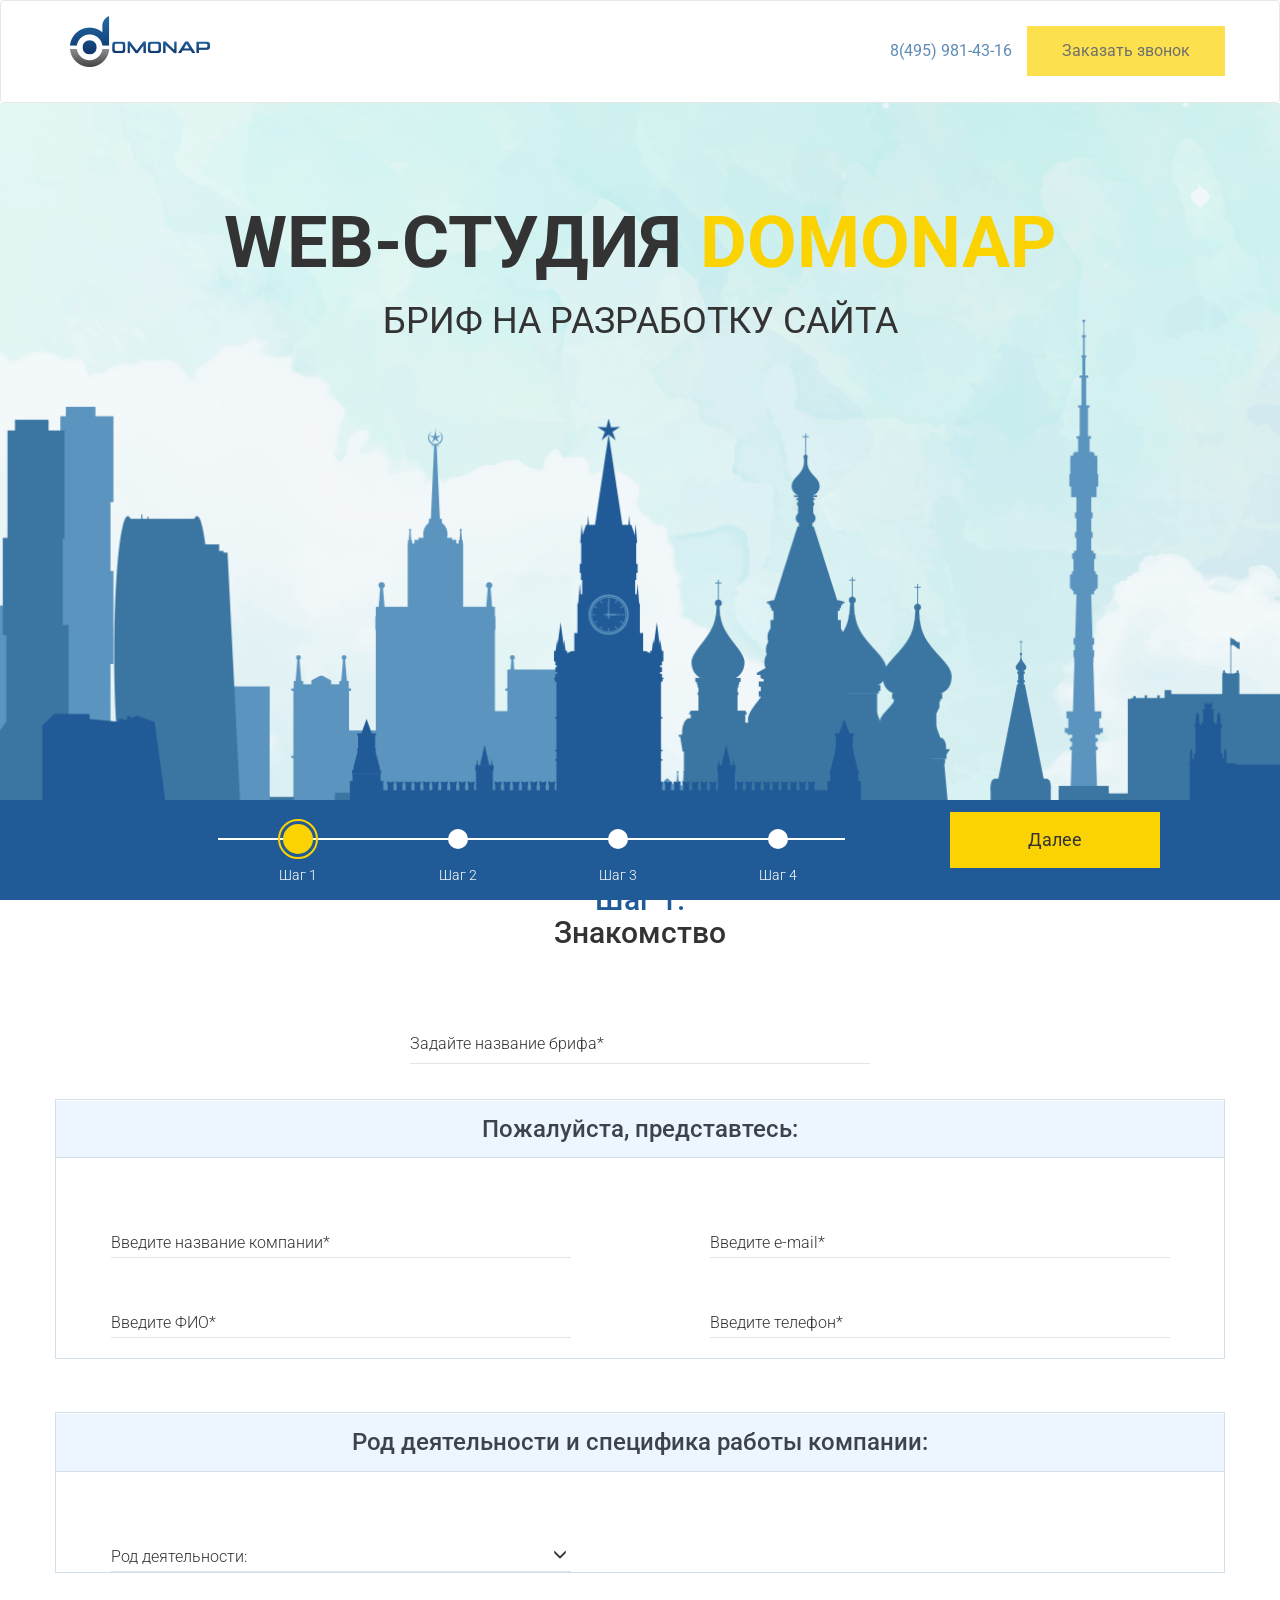
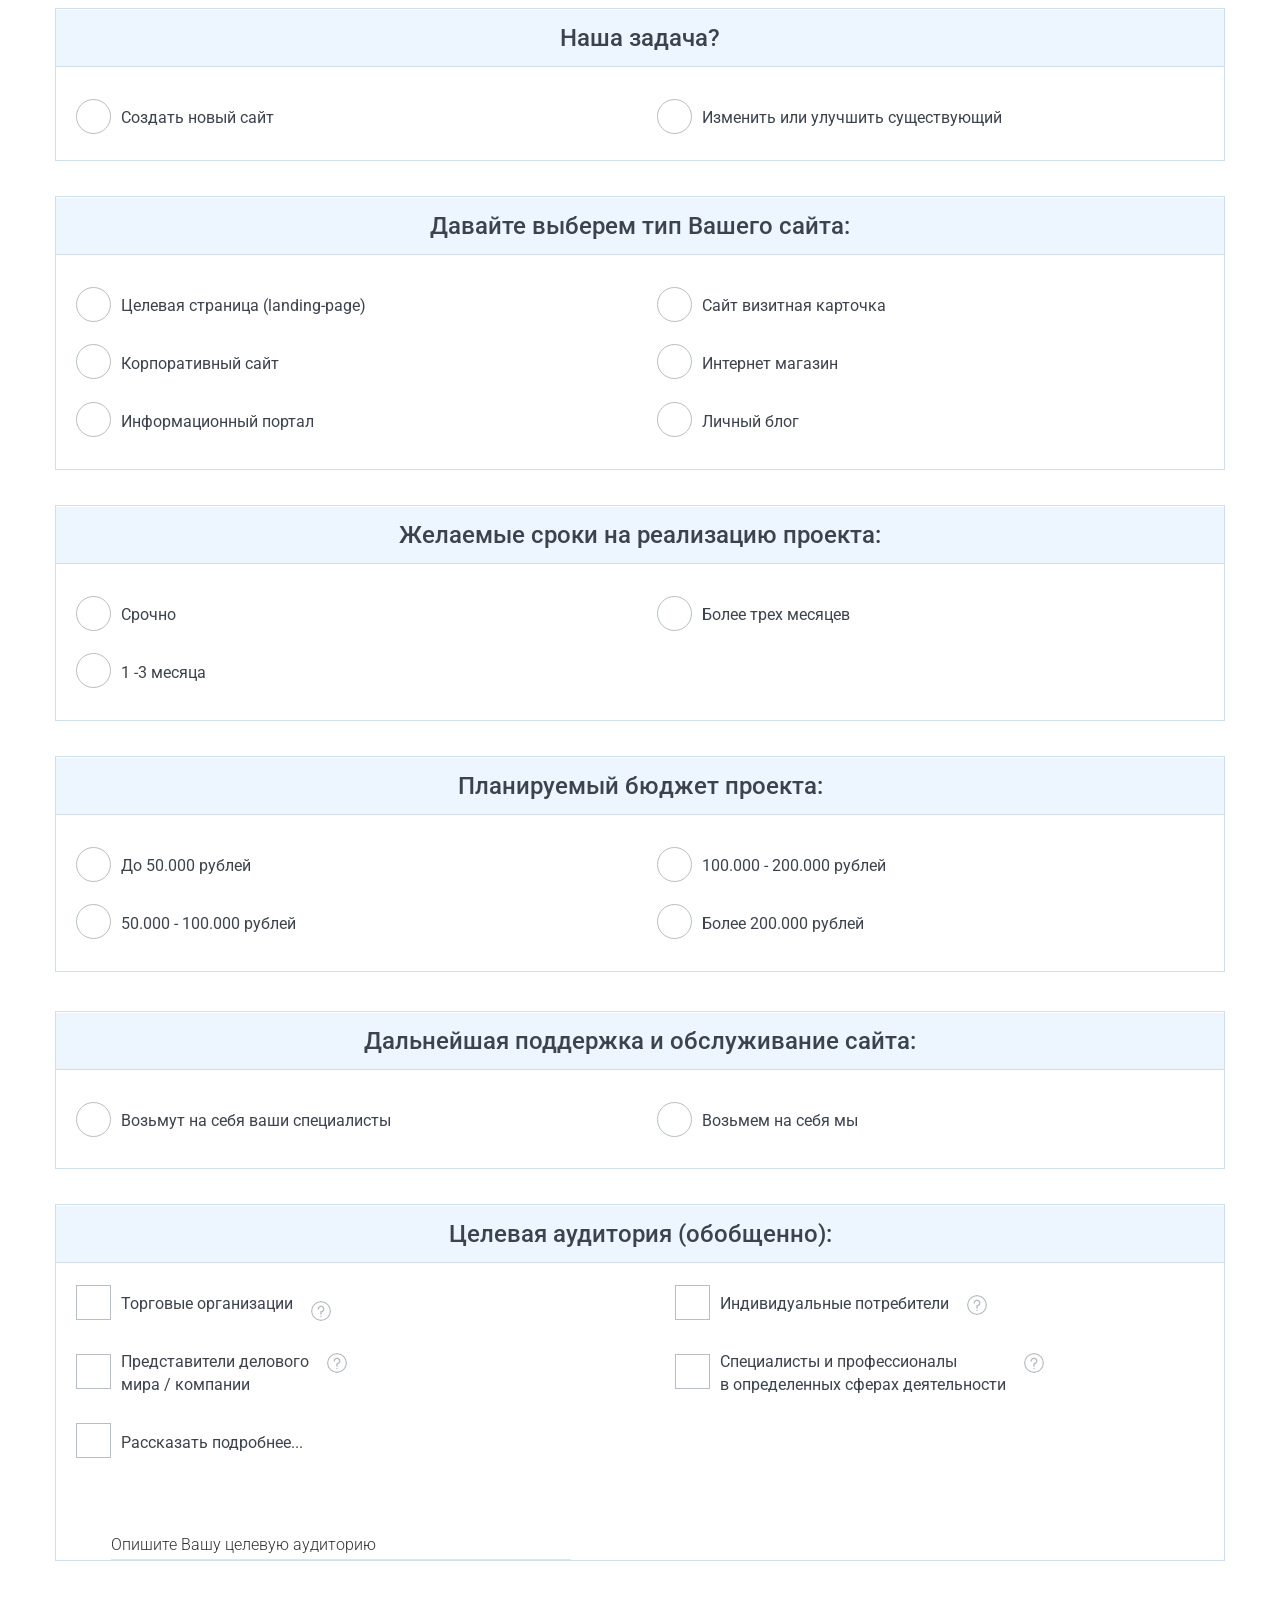
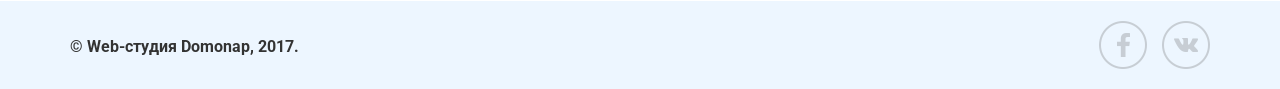
==== commit 8399b87c: "switchers" ====
--- a/index.html
+++ b/index.html
@@ -45,31 +45,23 @@
     <div class="hr"></div>
     <div class="indicators">
         <div class="field">
-            <input type="radio" name="radio1" id="radio-1" value="radio-1" checked="checked"/>
-            <label for="radio-1">Шаг 1</label>
+            <ul>
+            <li><input type="radio" name="radio1" id="step1" value="radio-1" checked="checked"/>
+            <label for="step1">Шаг 1</label></li>
 
-            <input type="radio" name="radio1" id="radio-2" value="radio-2" />
-            <label for="radio-2">Шаг 2</label>
+            <li><input type="radio" name="radio1" id="step2" value="radio-2" />
+            <label for="step2">Шаг 2</label></li>
 
-            <input type="radio" name="radio1" id="radio-3" value="radio-3"/>
-            <label for="radio-3">Шаг 3</label>
+            <li><input type="radio" name="radio1" id="step3" value="radio-3"/>
+            <label for="step3">Шаг 3</label></li>
 
-            <input type="radio" name="radio1" id="radio-4" value="radio-4"/>
-            <label for="radio-4">Шаг 3</label>
+            <li><input type="radio" name="radio1" id="step4" value="radio-4"/>
+            <label for="step4">Шаг 4</label></li>
+            </ul>
         </div>
     </div>
-    <a href="#" class="btn-red">Далее</a>
+    <div  class="btn-red" id="next">Далее</div>
 </div>
-
-
-    <!--<section class="input-container">
-        <label>
-            <input type="text" placeholder="input–1" name="product_name">
-            <span>input–1</span>
-        </label>
-    </section>-->
-
-
 
 <section class="acquaintance">
     <div class="container">
@@ -572,7 +564,7 @@
         </div>
     </div>
 </section>
-<section class="online_store">
+<section class="online-store">
     <div class="container">
         <div class="row">
             <div class="col-md">
@@ -874,7 +866,7 @@
         </div>
     </div>
 </section>
-<section class="online_store">
+<section class="site-creation">
     <div class="container">
         <div class="row">
             <div class="col-md">
@@ -1050,7 +1042,7 @@
         </div>
     </div>
 </section>
-<section class="online_store">
+<section class="additional-services">
     <div class="container">
         <div class="row">
             <div class="col-md">
@@ -1266,6 +1258,7 @@
         </div>
     </div>
 </section>
+
 <footer>
     <div class="container">
         <div class="row">
--- a/css/style.css
+++ b/css/style.css
@@ -101,26 +101,23 @@
 
 .switchers {
     background: #205b98;
-    /*height: 100px;*/
-   /* line-height: 57px;*/
-   /* margin-right: -15px;
-    margin-top: -100px;
-    position: relative;*/
-
+}
+.field ul {
+    display: flex;
+    justify-content: space-around;
+    width: 100%;
+}
+/*.acquaintance,*/
+.design,
+.online-store,
+.site-creation,
+.additional-services
+{
+    display: none;
 }
 
 /*====================================================================================================*/
-/*------------∞
-|  reset.css  |
-∞------------*/
-/* ∞∞ postcss ∞∞ */
-
-/* ∞∞ font ∞∞ */
-/*@import url(https://fonts.googleapis.com/css?family=Lato:300,900);
-body {
-    font-family: 'Lato', sans-serif;
-}*/
-/* ∞∞ global ∞∞ */
+
 * {
     position: relative;
     margin: 0;
@@ -129,317 +126,8 @@
     border-color: inherit;
 }
 
-/*body {
-    width: 100vw;
-    height: 100vh;
-    overflow-x: hidden;
-    overflow-y: scroll;
-    font-size: 100%;
-    font-style: normal;
-    font-weight: 300;
-    line-height: 1;
-    margin: 0;
-    padding: 0;
-}*/
-
-/* ∞∞ text styling ∞∞ */
-/*
-h1, h2, h3, h4, h5, h6, p, em, a, b, strong {
-    font-style: normal;
-    font-weight: 300;
-}
-*/
-
-/*strong {
-    font-size: 1.15em;
-}*/
-
-/*small {
-    font-size: .85em;
-}*/
-
-/*ul,
-ol,
-menu {
-    list-style: none;
-}*/
-
-/*sub,
-sup {
-    font-size: .75em;
-    line-height: 0;
-    position: relative;
-    vertical-align: baseline;
-}
-
-sup {
-    top: -0.5em;
-}
-
-sub {
-    bottom: -0.25em;
-}
-
-code,
-kbd,
-pre,
-samp {
-    font-family: monospace, monospace;
-    font-size: 1em;
-}
-
-abbr[title] {
-    border-bottom: 1px dotted;
-}
-
-dfn {
-    font-style: italic;
-}*/
-
-/* ∞∞ form elements ∞∞ */
-button,
-input,
-optgroup,
-select,
-textarea {
-    color: inherit;
-    font: inherit;
-    margin: 0;
-    background: transparent;
-    outline: none;
-    border: none;
-    border-radius: 0;
-    -webkit-appearance: none;
-    -moz-appearance: none;
-    appearance: none;
-}
-
-/*
-button,
-select {
-    text-transform: none;
-    cursor: pointer;
-}
-
-button[disabled],
-html input[disabled] {
-    cursor: default;
-}
-
-fieldset {
-    border: none;
-    margin: 0;
-    padding: 0;
-    min-width: 0;
-}
-
-textarea {
-    resize: none;
-}
-*/
-
-/* ∞∞ link styling ∞∞ */
-/*
-a {
-    display: inline;
-    text-decoration: none;
-    color: inherit;
-    cursor: pointer;
-}
-
-a:active,
-a:hover {
-    outline: 0;
-}
-*/
-
-/* a::before {
-    width: 100%;
-    height: .2rem;
-    position: absolute;
-    bottom: 0;
-    left: 0;
-    background-color: #7ac;
-}
-
-a:hover::before {
-    background-color: #49e;
-    height: .35rem;
-} */
-
-/* ∞∞ hr using box ∞∞ */
-hr {
-    border: none;
-    box-sizing: border-box;
-    height: .075rem;
-}
-
-/* ∞∞ hidden ∞∞ */
-/*
-[hidden],
-template {
-    display: none;
-}
-
-!* ∞∞ media specific ∞∞ *!
-audio:not([controls]) {
-    display: none;
-    height: 0;
-}
-
-!* ∞∞ tables ∞∞ *!
-table {
-    border-collapse: collapse;
-    border-spacing: 0;
-    border: none;
-}
-
-td,
-th {
-    margin: 0;
-    padding: 0;
-    font-weight: inherit;
-    text-align: inherit;
-}
-*/
-
-
-/*====================================================== ∞∞ browser specific ∞∞ */
-
-/* ∞∞ IE ∞∞ */
-/*article,
-aside,
-details,
-figcaption,
-figure,
-footer,
-header,
-main,
-menu,
-nav,
-section,
-summary {
-    display: block;
-}*/
-
-/*
-audio,
-canvas,
-progress,
-video {
-    display: inline-block;
-    vertical-align: baseline;
-}
-*/
-
-/*a {
-    background-color: transparent;
-}
-
-.field button {
-    overflow: visible;
-}*/
-
-/*html {
-    -ms-text-size-adjust: 100%;
-}*/
-
-/*img {
-    border: none;
-}*/
-
-
-/*.field input[type="radio"] {
-    box-sizing: border-box;
-    padding: 0;
-}
-
-.field legend {
-    border: none;
-    padding: 0;
-}*/
-
-/*mark {
-    background: #ff0;
-    color: #000;
-}*/
-
-.field svg:not(:root) {
-    overflow: hidden;
-}
-
-/*.field textarea {
-    overflow: auto;
-}*/
-
-/* ∞∞ moz ∞∞ */
-/*
-body {
-    -moz-osx-font-smoothing: grayscale;
-}
-*/
-
-/*.field button::-moz-focus-inner,
-.field input::-moz-focus-inner {
-    border: none;
-    padding: 0;
-}
-
-.field input {
-    line-height: normal;
-}*/
-
-/* ∞∞ webkit ∞∞ */
-/** {
-    -webkit-margin-before: 0;
-    -webkit-margin-after: 0;
-}*/
-/*
-
-html {
-    -webkit-text-size-adjust: 100%;
-}
-
-body {
-    -webkit-font-smoothing: antialiased !important;
-}
-*/
-
-/*blockquote {
-    -webkit-margin-before: 0;
-    -webkit-margin-after: 0;
-    -webkit-margin-start: 0;
-    -webkit-margin-end: 0;
-}*/
-/*fieldset {
-    -webkit-margin-start: 0;
-    -webkit-margin-end: 0;
-    -webkit-padding-before: 0;
-    -webkit-padding-start: 0;
-    -webkit-padding-end: 0;
-    -webkit-padding-after: 0;
-}*/
-
-/*input[type=number]::-webkit-inner-spin-button,
-input[type=number]::-webkit-outer-spin-button {
-    -webkit-appearance: none;
-    margin: 0;
-    height: auto;
-}
-
-input[type="search"] {
-    -webkit-appearance: textfield;
-}
-
-input[type="search"]::-webkit-search-cancel-button,
-input[type="search"]::-webkit-search-decoration,
-progress {
-    -webkit-appearance: none;
-}*/
-/*body {
-    background-color: #FFC650;
-    text-align: center;
-}*/
+
+
 
 .field {
    /* background-color: #FFC650;*/
@@ -463,11 +151,6 @@
     flex-wrap: wrap;
 }
 
-/* radio */
-/*fieldset {
-    width: 100%;
-    text-align: center;
-}*/
 
 .field input[type="radio"] {
     display: none;
@@ -502,6 +185,8 @@
     transform: translate(-50%, 50%);
 }
 
+
+
 .field input[type="radio"] +label::after {
     -webkit-transition: all 250ms cubic-bezier(.4,.25,.3,1);
     transition: all 250ms cubic-bezier(.4,.25,.3,1);
@@ -530,80 +215,6 @@
 }
 
 
-/* input */
-/*
-section.input-container label {
-    position: relative;
-    display: block;
-}
-section.input-container label input {
-    display: block;
-    padding: 20px;
-    width: 300px;
-    margin-bottom: 10px;
-    outline: none;
-    -webkit-transition: all 0.2s ease-in-out;
-    transition: all 0.2s ease-in-out;
-    background-color: white;
-    font-weight: bold;
-    color: #FF7975;
-}
-section.input-container label input::-webkit-input-placeholder {
-    -webkit-transition: all 0.2s ease-in-out;
-    transition: all 0.2s ease-in-out;
-    color: #D3D3D3;
-    font-weight: bold;
-}
-section.input-container label input::-moz-placeholder {
-    -webkit-transition: all 0.2s ease-in-out;
-    transition: all 0.2s ease-in-out;
-    color: #D3D3D3;
-    font-weight: bold;
-}
-section.input-container label input:-ms-input-placeholder {
-    -webkit-transition: all 0.2s ease-in-out;
-    transition: all 0.2s ease-in-out;
-    color: #D3D3D3;
-    font-weight: bold;
-}
-section.input-container label input::placeholder {
-    -webkit-transition: all 0.2s ease-in-out;
-    transition: all 0.2s ease-in-out;
-    color: #D3D3D3;
-    font-weight: bold;
-}
-section.input-container label input:focus, section.input-container label input.populated {
-    padding-top: 28px;
-    padding-bottom: 12px;
-}
-section.input-container label input:focus::-webkit-input-placeholder, section.input-container label input.populated::-webkit-input-placeholder {
-    color: transparent;
-}
-section.input-container label input:focus::-moz-placeholder, section.input-container label input.populated::-moz-placeholder {
-    color: transparent;
-}
-section.input-container label input:focus:-ms-input-placeholder, section.input-container label input.populated:-ms-input-placeholder {
-    color: transparent;
-}
-section.input-container label input:focus::placeholder, section.input-container label input.populated::placeholder {
-    color: transparent;
-}
-section.input-container label input:focus + span, section.input-container label input.populated + span {
-    opacity: 1;
-    top: 10px;
-}
-section.input-container label span {
-    font-size: .8rem;
-    color: #A9A9A9;
-    position: absolute;
-    top: 0px;
-    left: 20px;
-    opacity: 0;
-    -webkit-transition: all 0.2s ease-in-out;
-    transition: all 0.2s ease-in-out;
-}
-*/
-
 
 /*====================================================================================================*/
 
@@ -625,7 +236,7 @@
     width: 50%;
 }
 
-.indicators li {
+/*.indicators li {
     display: inline-block;
     border-radius: 10px;
     border: 1px solid #fff;
@@ -635,7 +246,7 @@
     text-indent: -17px;
     text-transform: none;
     width: 10px;
-}
+}*/
 
 .indicators li span {
     font-size: 14px;
@@ -647,9 +258,10 @@
 .hr {
     border-bottom: 2px solid #fff;
     margin-left: 17%;
-    padding-bottom: 42px;
+    padding-bottom: 38px;
     width: 49%;
 }
+
 
 
 h4 {
@@ -658,6 +270,7 @@
     text-align: center;
     padding-top: 10px;
 }
+
 
 h4 span {
     color: #333333;
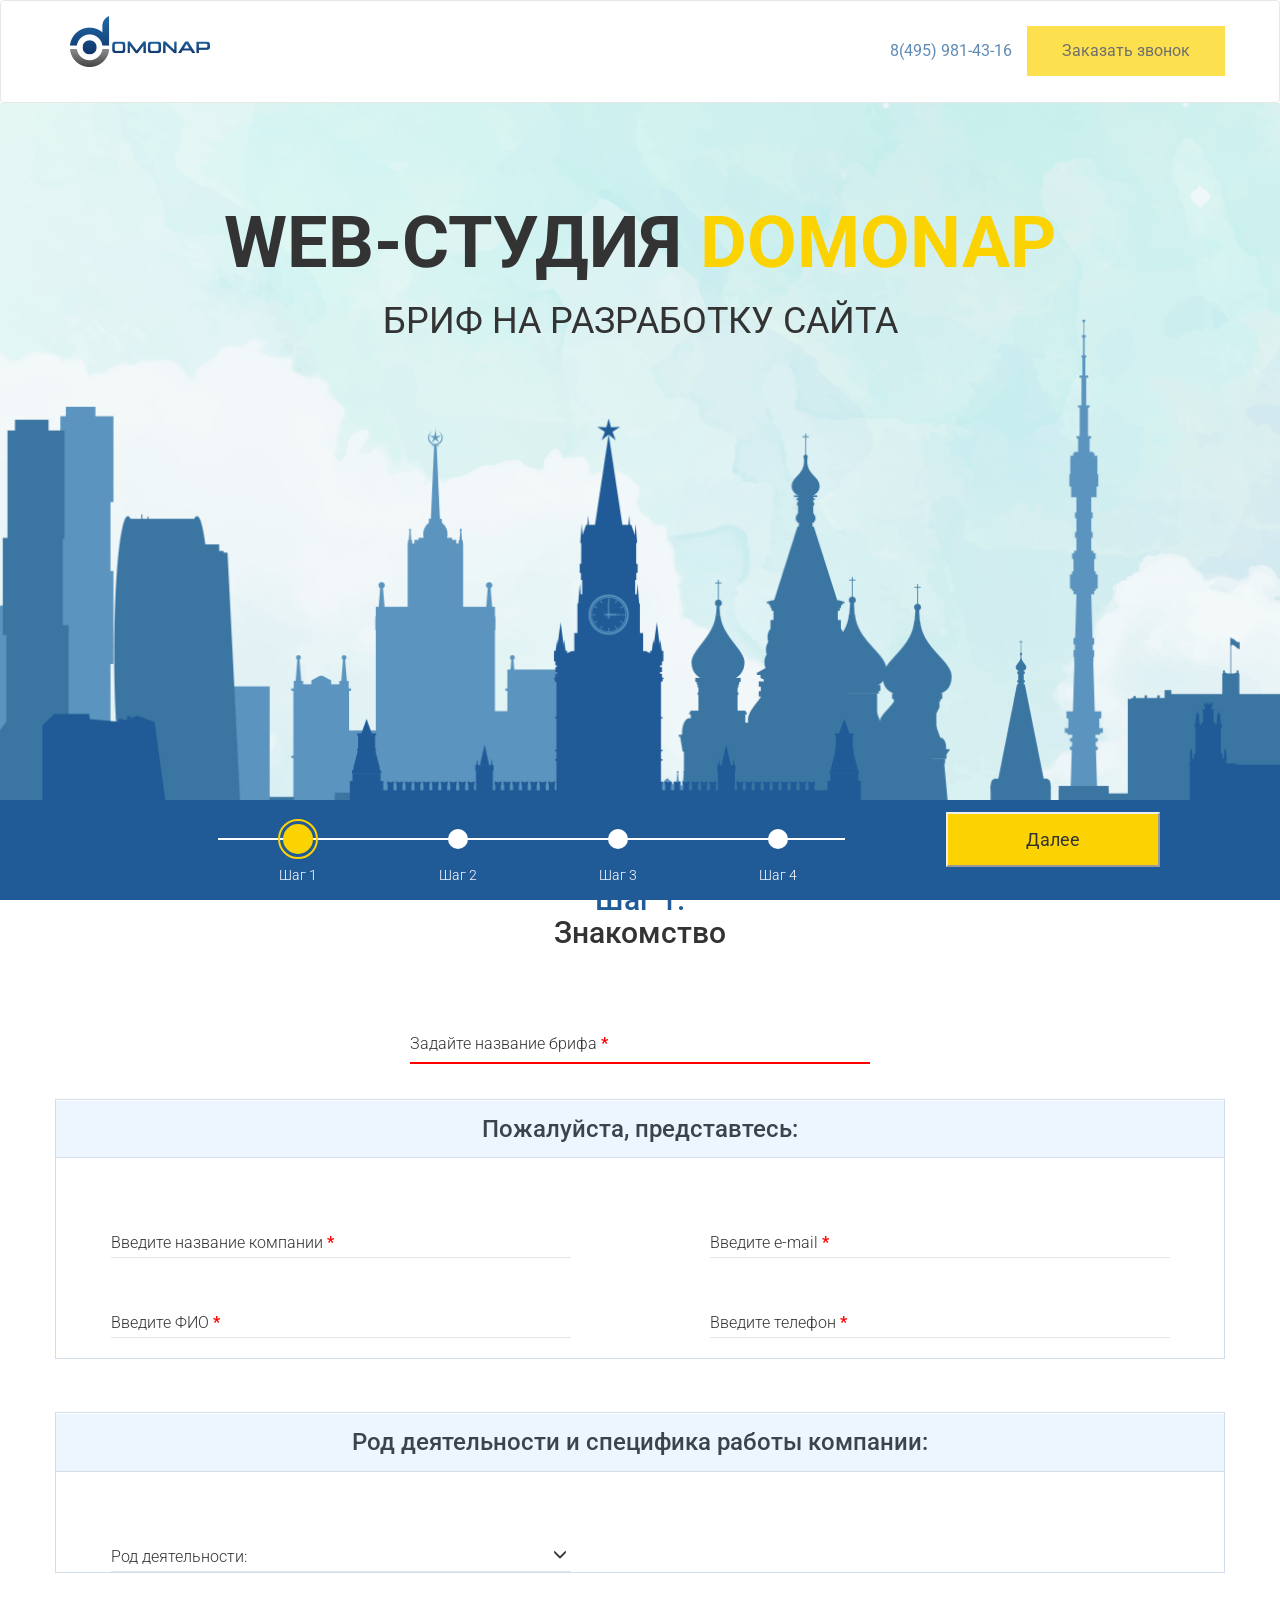
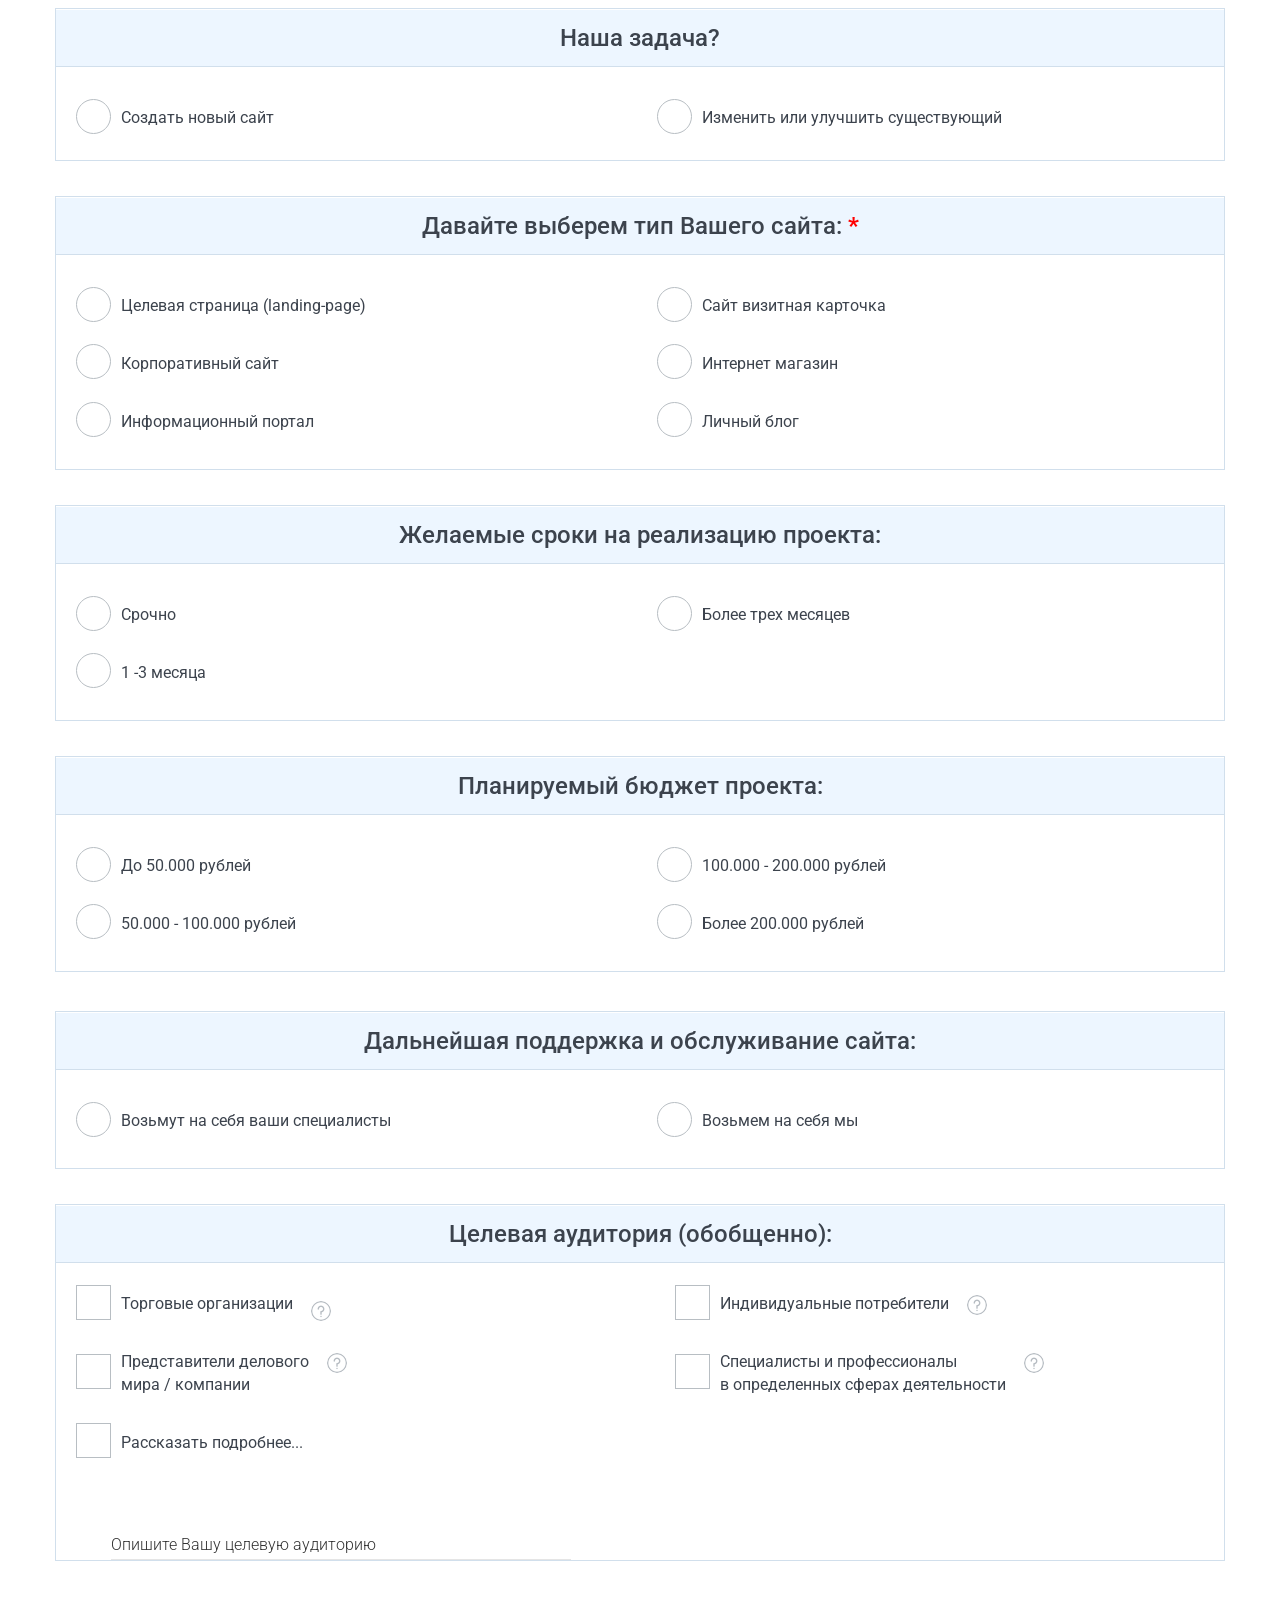
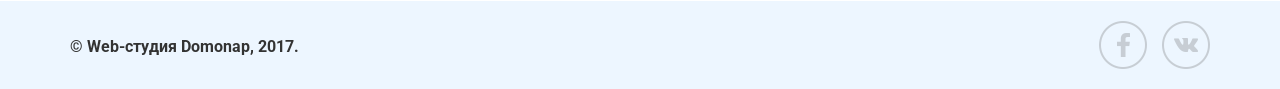
==== commit 9cfddf79: "button next" ====
--- a/index.html
+++ b/index.html
@@ -60,7 +60,8 @@
             </ul>
         </div>
     </div>
-    <div  class="btn-red" id="next">Далее</div>
+    <input href="#"  type="button" class="btn-red" id="next" value="Далее">
+
 </div>
 
 <section class="acquaintance">
@@ -74,8 +75,8 @@
             <div class="row">
                 <div class="col-md brif">
                     <div class="input">
-                        <label for="name">Задайте название брифа*</label>
-                        <input type="text" name="name" id="name">
+                        <label for="name_of_the_brief">Задайте название брифа<span class="required">&nbsp;*</span></label>
+                        <input type="text" name="name" id="name_of_the_brief">
                         <span class="spin"></span>
                     </div>
                 </div>
@@ -88,24 +89,24 @@
                 <div class="row">
                     <div class="col-md-6">
                         <div class="input">
-                            <label for="name_company">Введите название компании*</label>
+                            <label for="name_company">Введите название компании<span class="required">&nbsp;*</span></label>
                             <input type="text" name="name" id="name_company">
                             <span class="spin"></span>
                         </div>
                         <div class="input">
-                            <label for="surname">Введите ФИО*</label>
+                            <label for="surname">Введите ФИО<span class="required">&nbsp;*</span></label>
                             <input type="text" name="name" id="surname">
                             <span class="spin"></span>
                         </div>
                     </div>
                     <div class="col-md-6">
                         <div class="input">
-                            <label for="email">Введите e-mail*</label>
+                            <label for="email">Введите e-mail<span class="required">&nbsp;*</span></label>
                             <input type="text" name="name" id="email">
                             <span class="spin"></span>
                         </div>
                         <div class="input">
-                            <label for="phone">Введите телефон*</label>
+                            <label for="phone">Введите телефон<span class="required">&nbsp;*</span></label>
                             <input type="text" name="name" id="phone">
                             <span class="spin"></span>
                         </div>
@@ -178,7 +179,7 @@
             <div class="row point_2">
                 <div class="col-md-2"></div>
                 <div class="col-md-8 introduce_2">
-                    <h5>Давайте выберем тип Вашего сайта:</h5>
+                    <h5>Давайте выберем тип Вашего сайта:<span class="required">&nbsp;*</span></h5>
                 </div>
                 <div class="row choose-the-type">
                     <div class="col-md-12">
@@ -871,7 +872,7 @@
         <div class="row">
             <div class="col-md">
                 <div class="step_2">
-                    <h4>Шаг 4. <span> Создание сайта</span></h4>
+                    <h4>Шаг 3. <span> Создание сайта</span></h4>
                 </div>
             </div>
             <div class="row point_5">
@@ -1047,7 +1048,7 @@
         <div class="row">
             <div class="col-md">
                 <div class="step_2">
-                    <h4>Шаг 5. <span>Дополнительные услуги</span></h4>
+                    <h4>Шаг 4. <span>Дополнительные услуги</span></h4>
                 </div>
             </div>
             <div class="row point_5">
--- a/css/style.css
+++ b/css/style.css
@@ -30,6 +30,11 @@
 
 .btn-red:hover {
     background: #ec4835;
+}
+
+.required {
+    color: red;
+    font-weight: bold;
 }
 
 /*=============================header=========================================*/
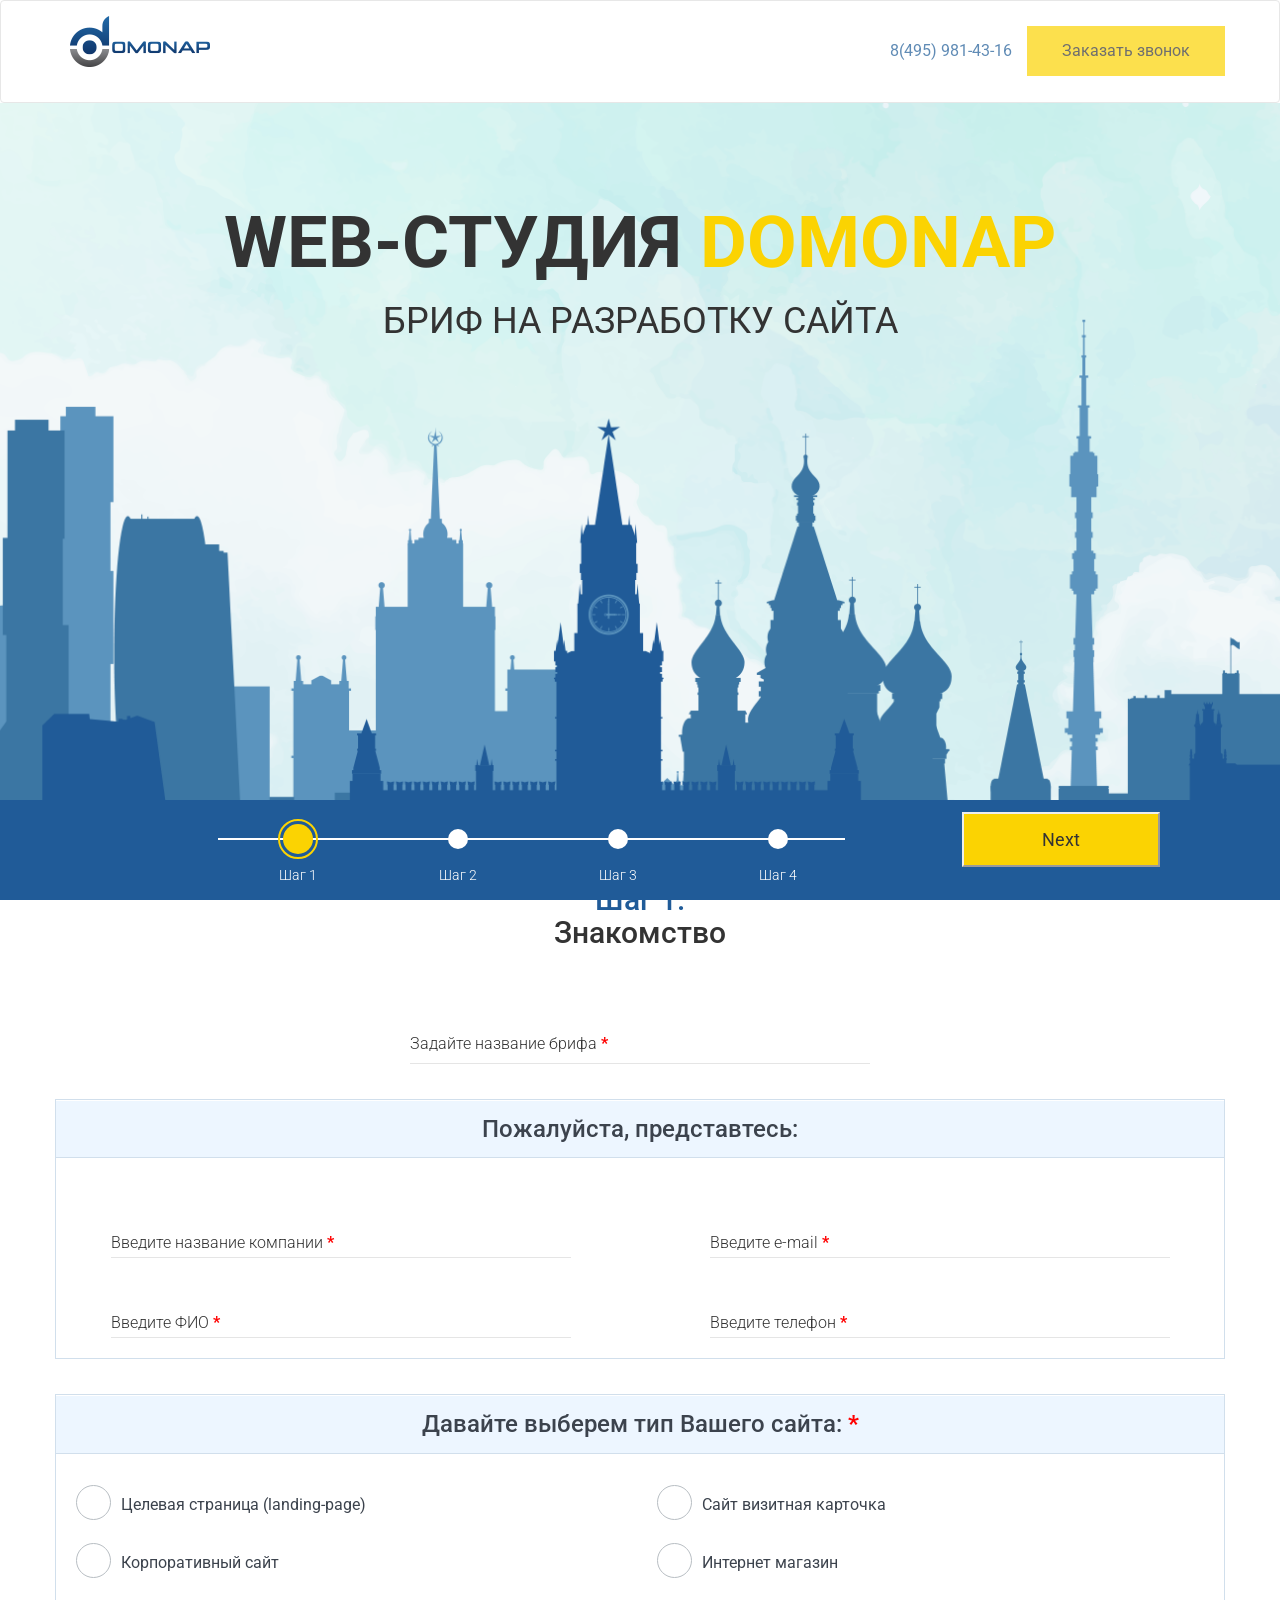
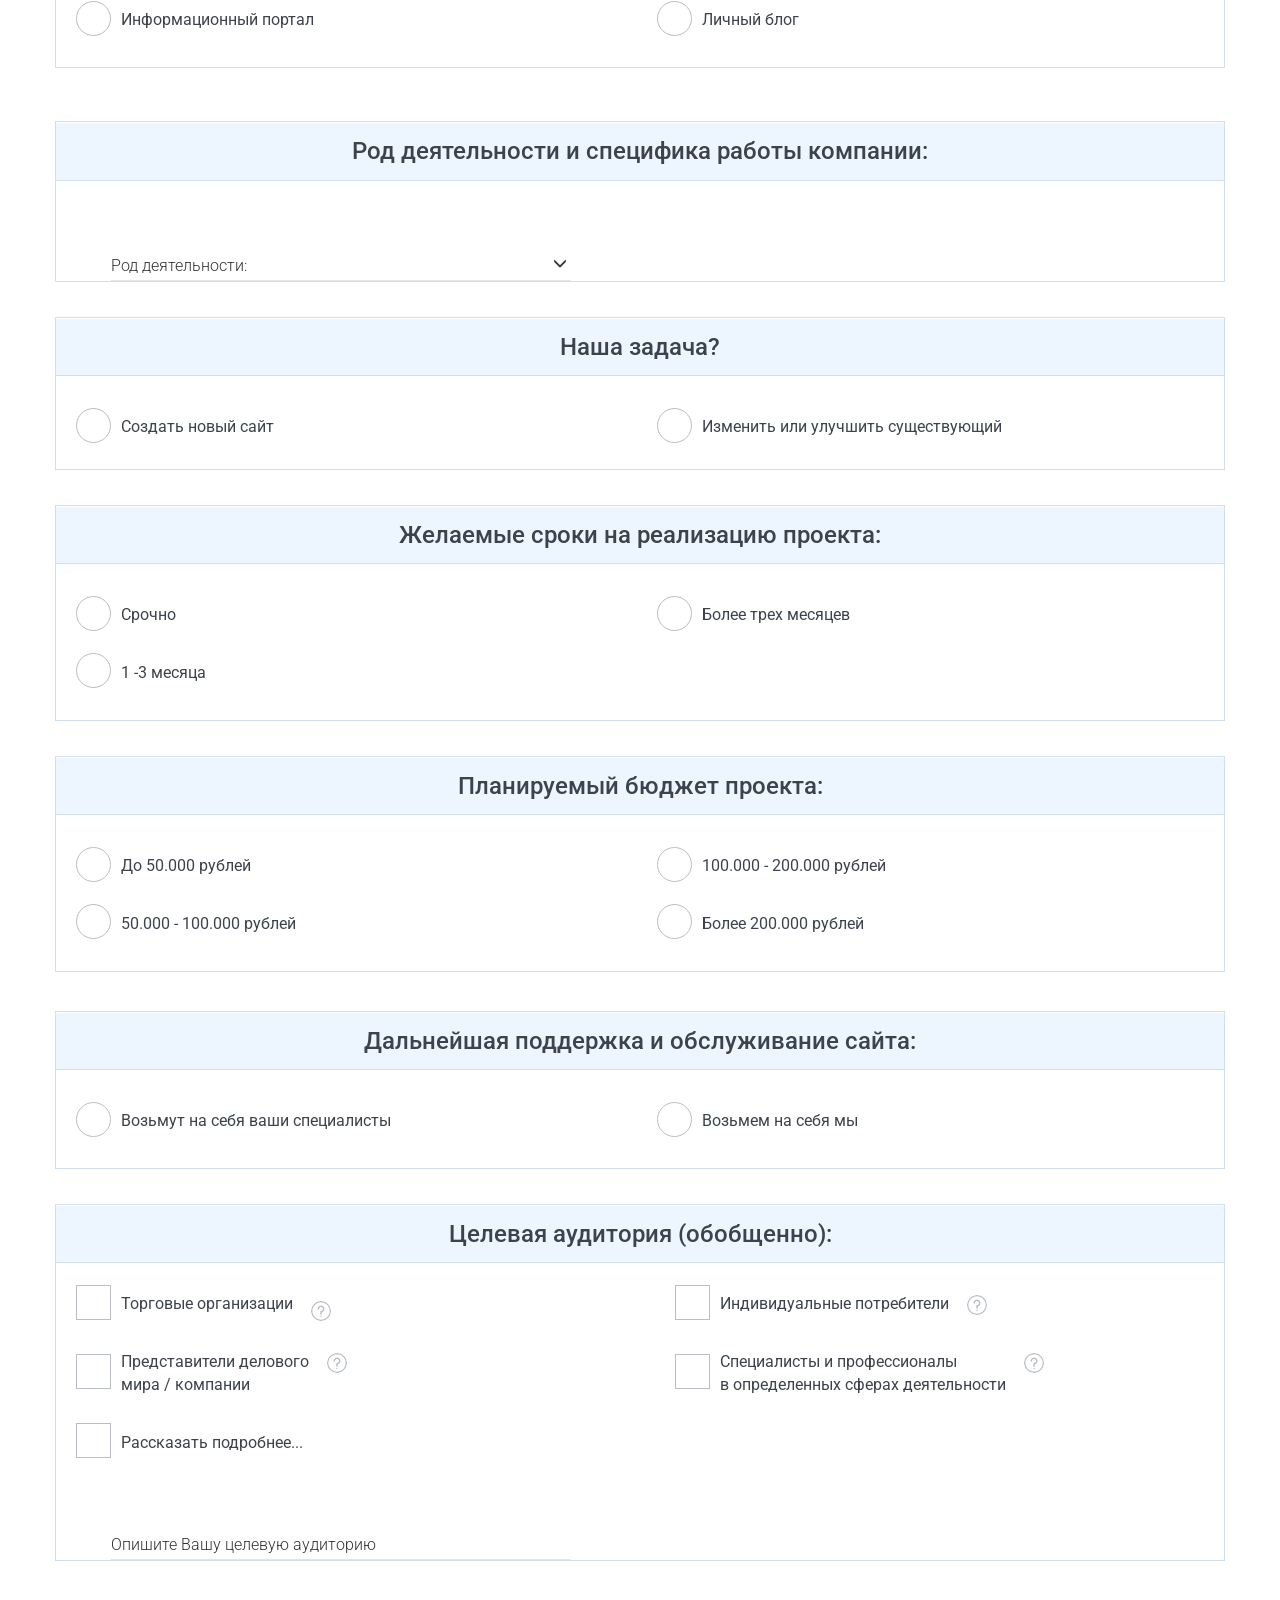
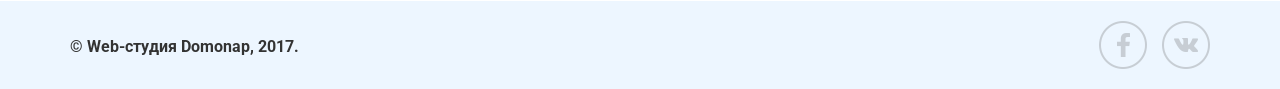
==== commit 0451e8d1: "ajax" ====
--- a/index.html
+++ b/index.html
@@ -50,17 +50,17 @@
             <label for="step1">Шаг 1</label></li>
 
             <li><input type="radio" name="radio1" id="step2" value="radio-2" />
-            <label for="step2">Шаг 2</label></li>
+            <label for="step2" class="step2">Шаг 2</label></li>
 
             <li><input type="radio" name="radio1" id="step3" value="radio-3"/>
-            <label for="step3">Шаг 3</label></li>
+            <label for="step3" class="step3">Шаг 3</label></li>
 
             <li><input type="radio" name="radio1" id="step4" value="radio-4"/>
-            <label for="step4">Шаг 4</label></li>
+            <label for="step4" class="step4">Шаг 4</label></li>
             </ul>
         </div>
     </div>
-    <input href="#"  type="button" class="btn-red" id="next" value="Далее">
+    <input href="#"  type="button" class="btn-red" id="next" value="Next">
 
 </div>
 
@@ -76,7 +76,7 @@
                 <div class="col-md brif">
                     <div class="input">
                         <label for="name_of_the_brief">Задайте название брифа<span class="required">&nbsp;*</span></label>
-                        <input type="text" name="name" id="name_of_the_brief">
+                        <input type="text" name="name_of_the_brief" id="name_of_the_brief">
                         <span class="spin"></span>
                     </div>
                 </div>
@@ -90,26 +90,50 @@
                     <div class="col-md-6">
                         <div class="input">
                             <label for="name_company">Введите название компании<span class="required">&nbsp;*</span></label>
-                            <input type="text" name="name" id="name_company">
+                            <input type="text" name="company" id="name_company">
                             <span class="spin"></span>
                         </div>
                         <div class="input">
                             <label for="surname">Введите ФИО<span class="required">&nbsp;*</span></label>
-                            <input type="text" name="name" id="surname">
+                            <input type="text" name="fullname" id="surname">
                             <span class="spin"></span>
                         </div>
                     </div>
                     <div class="col-md-6">
                         <div class="input">
                             <label for="email">Введите e-mail<span class="required">&nbsp;*</span></label>
-                            <input type="text" name="name" id="email">
+                            <input type="text" name="email" id="email">
                             <span class="spin"></span>
                         </div>
                         <div class="input">
                             <label for="phone">Введите телефон<span class="required">&nbsp;*</span></label>
-                            <input type="text" name="name" id="phone">
+                            <input type="text" name="phone" id="phone">
                             <span class="spin"></span>
                         </div>
+                    </div>
+                </div>
+            </div>
+            <div class="row point_2">
+                <div class="col-md-2"></div>
+                <div class="col-md-8 introduce_2">
+                    <h5 id="site_title">Давайте выберем тип Вашего сайта:<span class="required">&nbsp;*</span></h5>
+                </div>
+                <div class="row choose-the-type">
+                    <div class="col-md-12">
+                        <form class="ac-custom ac-radio ac-fill" autocomplete="off">
+                            <ul class="site_type">
+                                <li><input id="r3" name="site_type" type="radio"><label for="r3">Целевая страница
+                                    (landing-page)</label></li>
+                                <li><input id="r4" name="site_type" type="radio"><label for="r4">Корпоративный сайт</label>
+                                </li>
+                                <li><input id="r5" name="site_type" type="radio"><label for="r5">Информационный портал</label>
+                                </li>
+                                <li><input id="r6" name="site_type" type="radio"><label for="r6">Сайт визитная карточка</label>
+                                </li>
+                                <li><input id="r7" name="site_type" type="radio"><label for="r7">Интернет магазин</label></li>
+                                <li><input id="r8" name="site_type" type="radio"><label for="r8">Личный блог</label></li>
+                            </ul>
+                        </form>
                     </div>
                 </div>
             </div>
@@ -123,7 +147,7 @@
                         <div class="input work">
                             <label for="work">Род деятельности:</label>
                             <span class="glyphicon glyphicon-menu-down arrow-down" aria-hidden="true"></span>
-                            <input type="text" name="working" id="work" list="working">
+                            <input type="text" name="work_activities" id="work" list="working">
                             <datalist id="working">
                                 <option value="Аварийные/справочные/экстренные службы"></option>
                                 <option value="Автосервис/Автотовары"></option>
@@ -176,30 +200,6 @@
                     </div>
                 </div>
             </div>
-            <div class="row point_2">
-                <div class="col-md-2"></div>
-                <div class="col-md-8 introduce_2">
-                    <h5>Давайте выберем тип Вашего сайта:<span class="required">&nbsp;*</span></h5>
-                </div>
-                <div class="row choose-the-type">
-                    <div class="col-md-12">
-                        <form class="ac-custom ac-radio ac-fill" autocomplete="off">
-                            <ul class="site_type">
-                                <li><input id="r3" name="r2" type="radio"><label for="r3">Целевая страница
-                                    (landing-page)</label></li>
-                                <li><input id="r4" name="r2" type="radio"><label for="r4">Корпоративный сайт</label>
-                                </li>
-                                <li><input id="r5" name="r2" type="radio"><label for="r5">Информационный портал</label>
-                                </li>
-                                <li><input id="r6" name="r2" type="radio"><label for="r6">Сайт визитная карточка</label>
-                                </li>
-                                <li><input id="r7" name="r2" type="radio"><label for="r7">Интернет магазин</label></li>
-                                <li><input id="r8" name="r2" type="radio"><label for="r8">Личный блог</label></li>
-                            </ul>
-                        </form>
-                    </div>
-                </div>
-            </div>
             <div class="row point_5">
                 <div class="col-md-2"></div>
                 <div class="col-md-8 introduce_2">
--- a/css/style.css
+++ b/css/style.css
@@ -111,6 +111,10 @@
     display: flex;
     justify-content: space-around;
     width: 100%;
+}
+
+.step2, .step3, .step4 {
+    pointer-events: none;
 }
 /*.acquaintance,*/
 .design,
